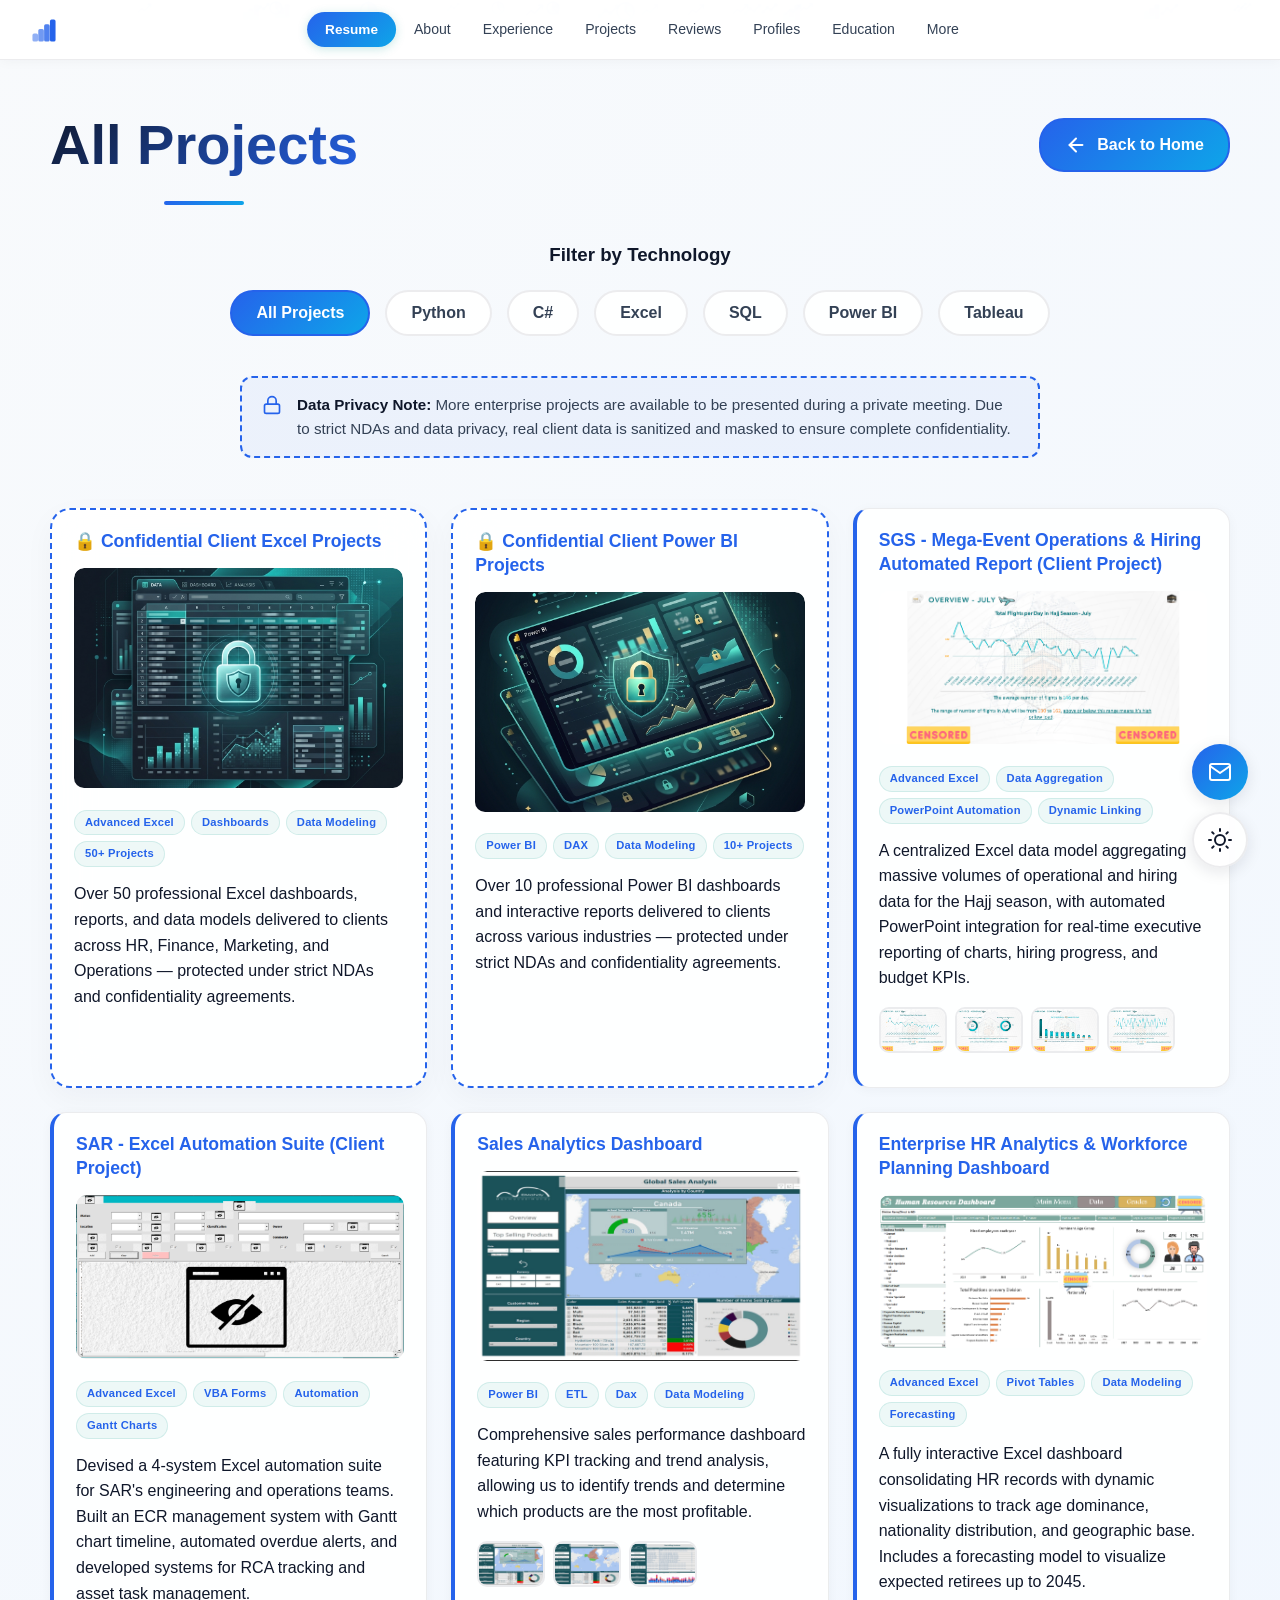
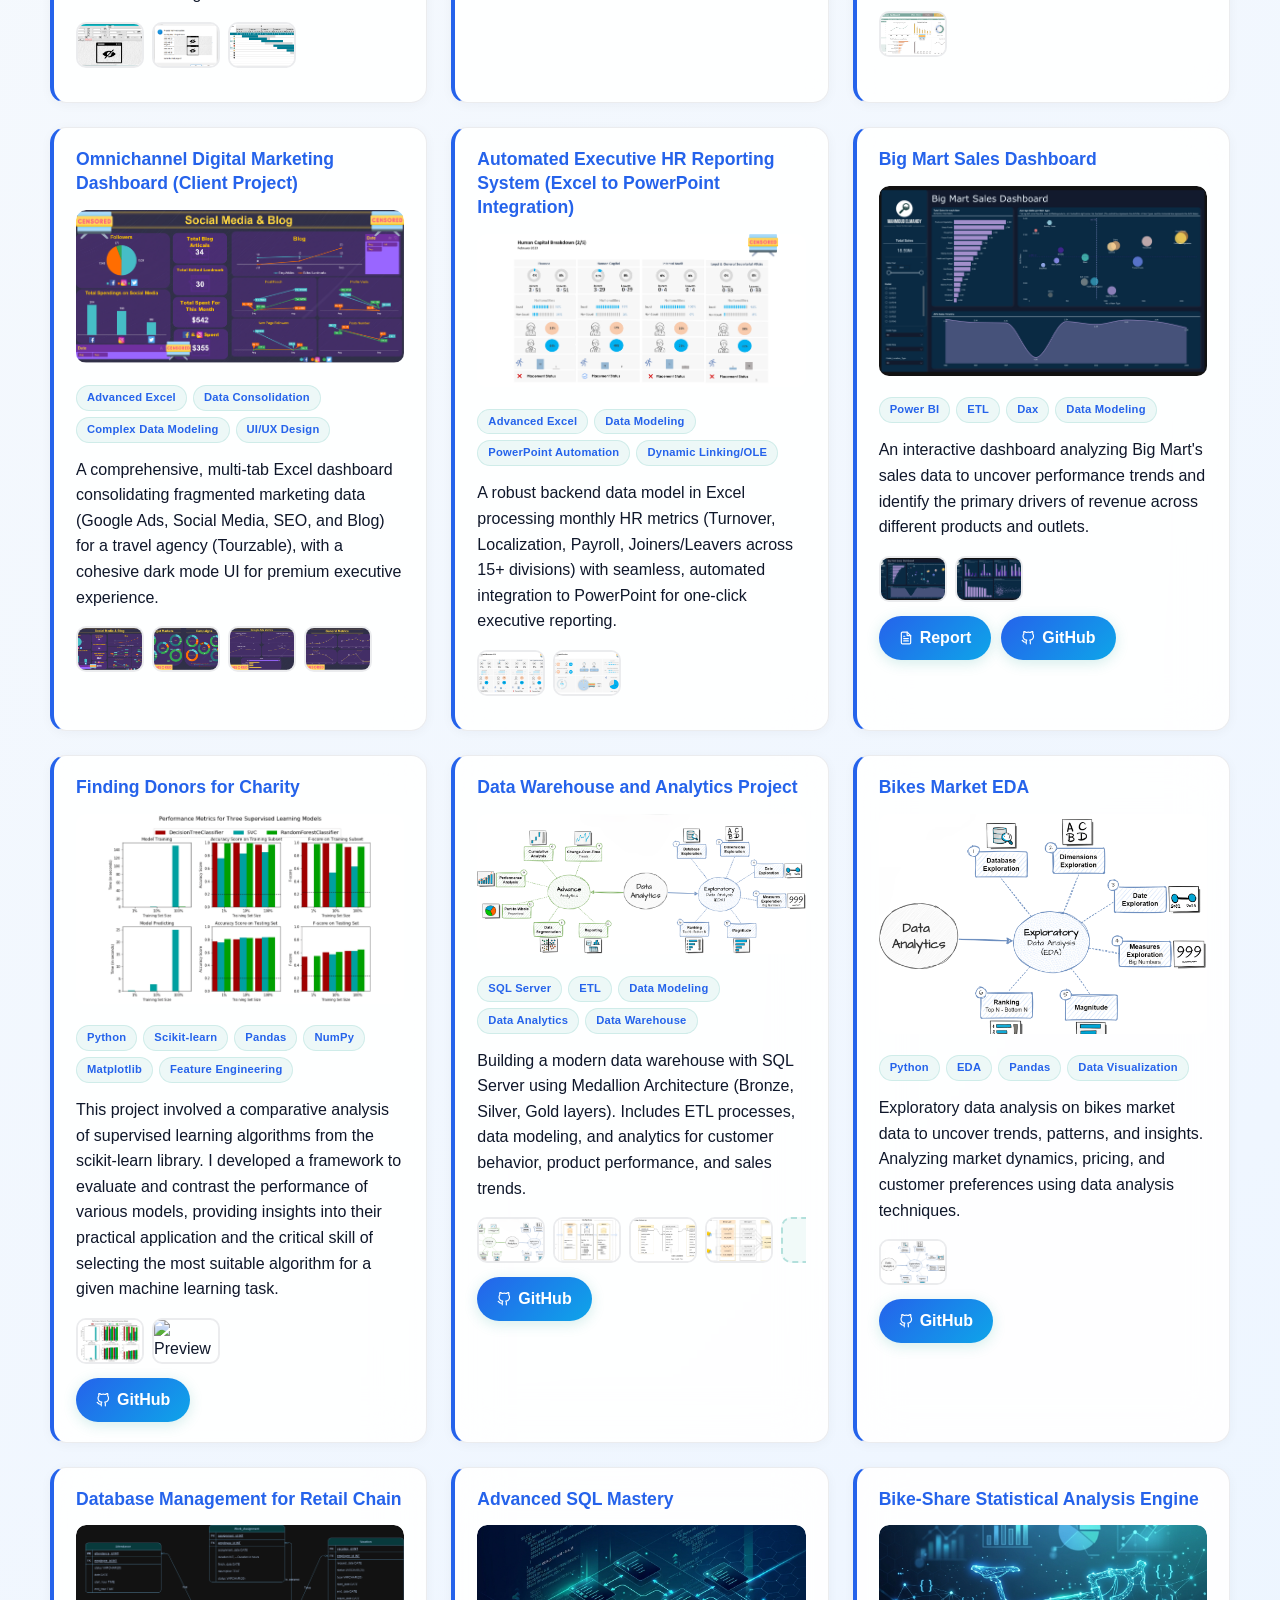
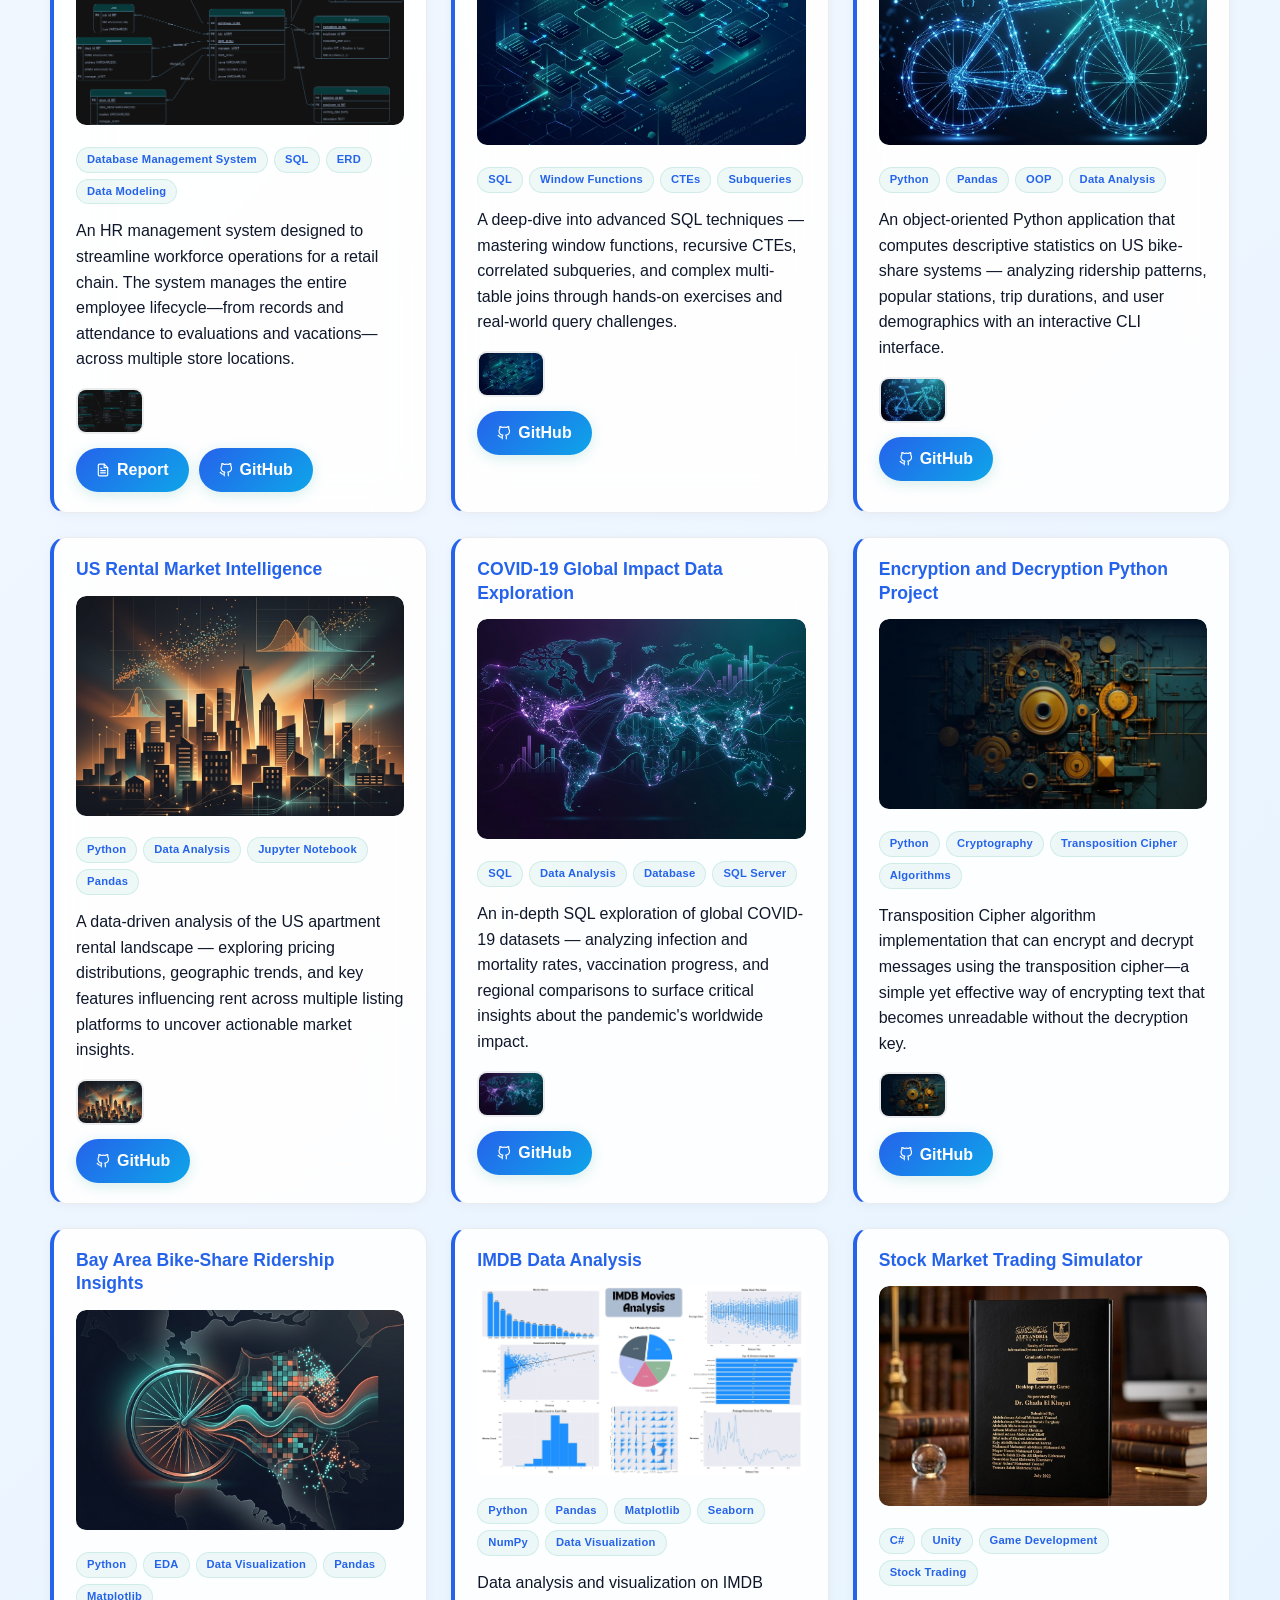
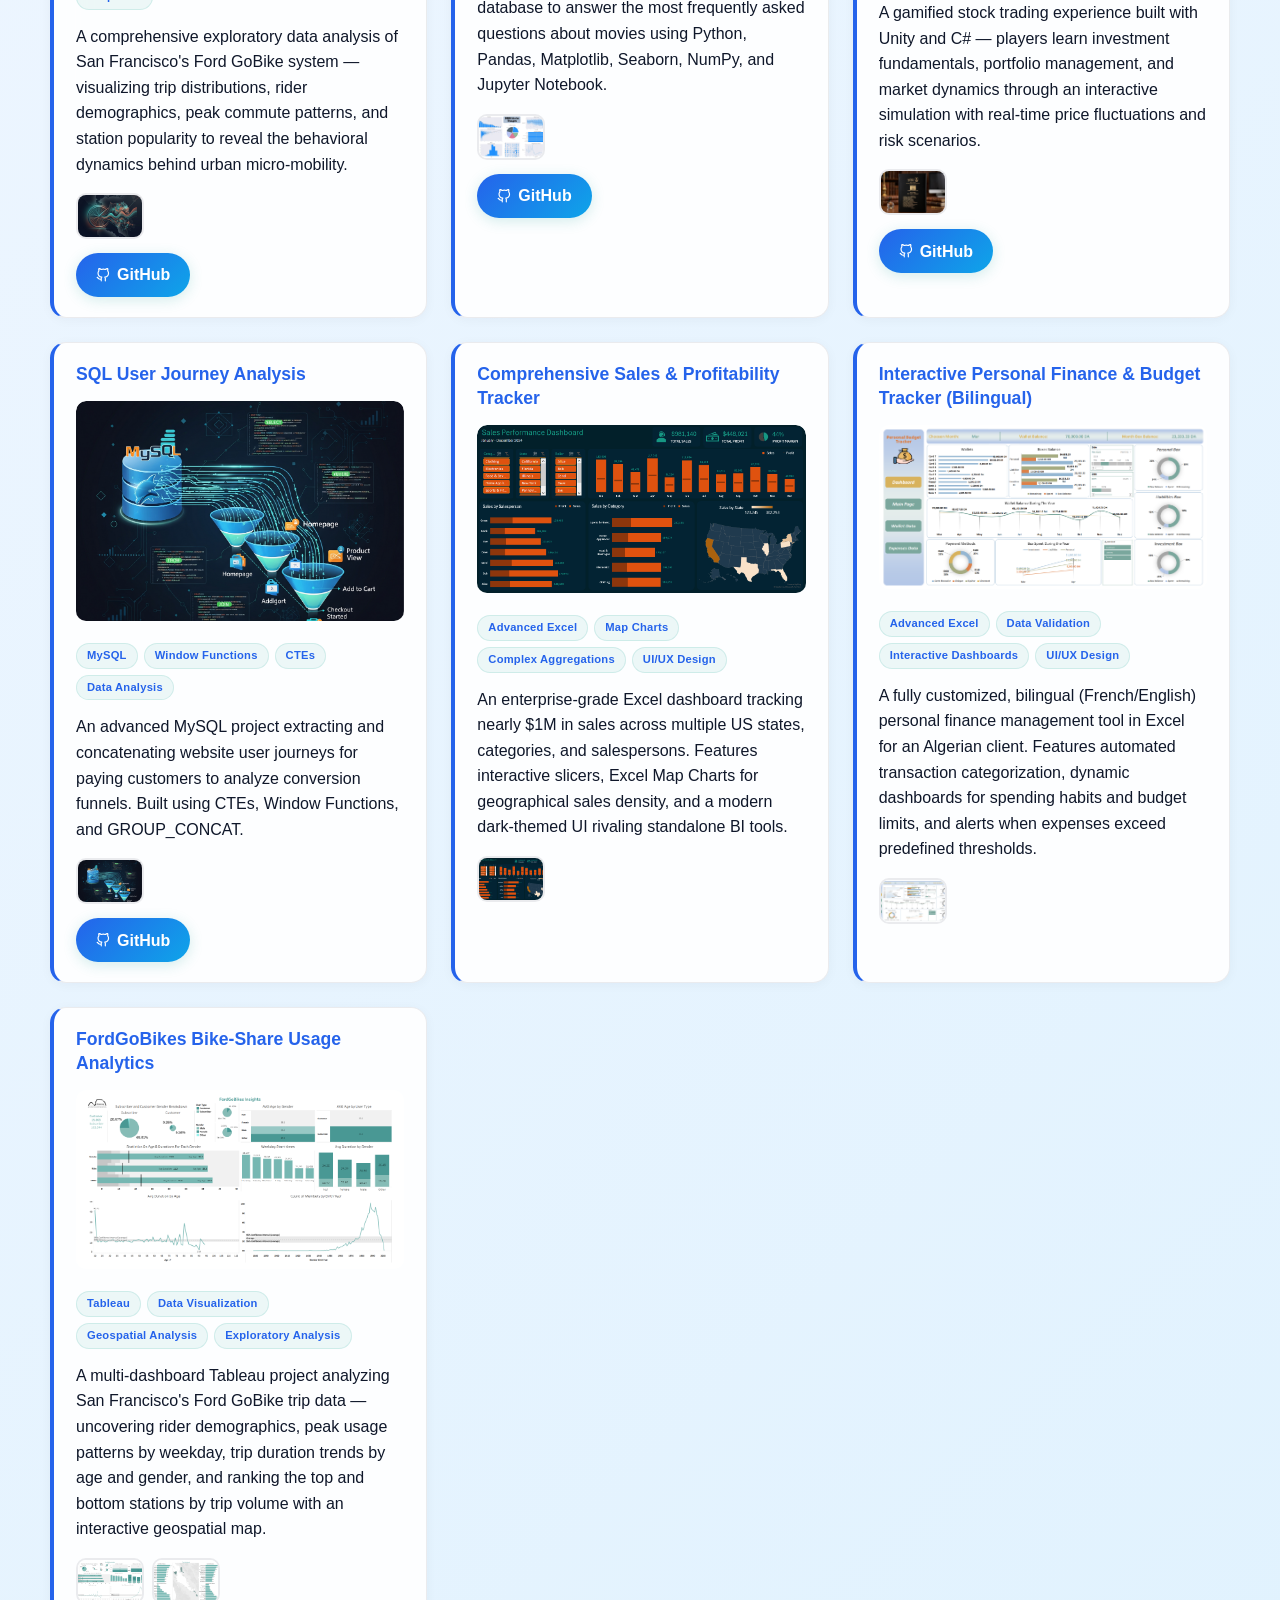
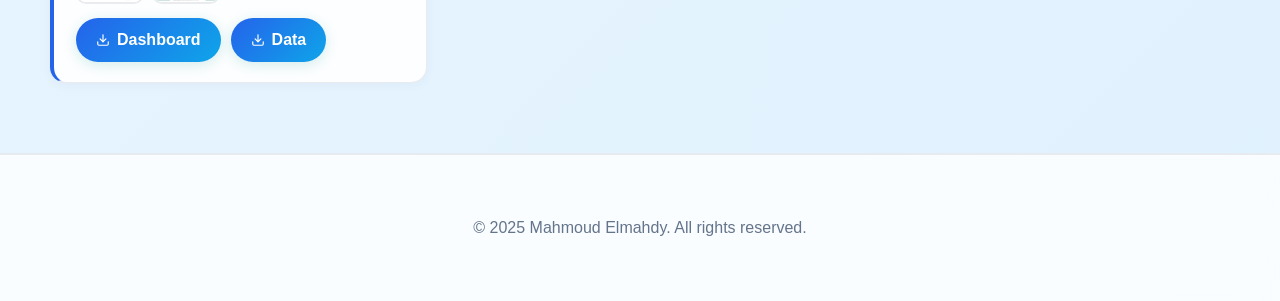
==== projects.html @ 6d510c14 "feat: implement floating analytics icons in background with updated styles and animations" ====
<!DOCTYPE html>
<html lang="en">
<head>
    <meta charset="UTF-8">
    <meta name="viewport" content="width=device-width, initial-scale=1.0">
    <link rel="icon" type="image/png" href="Assets/Images/Logo/tap-icon.png">
    <title>All Projects - Mahmoud Elmahdy</title>
    
    <!-- Open Graph / Social Media Meta Tags -->
    <meta property="og:title" content="All Projects - Mahmoud Elmahdy">
    <meta property="og:description" content="Explore the portfolio projects of Mahmoud Elmahdy, Data Analyst & BI Developer.">
    <meta property="og:image" content="https://raw.githubusercontent.com/MahmoudElMahdi/Mahmoud-Elmahdy/main/Assets/Images/Logo/1.png">
    <meta property="og:url" content="https://mahmoudelmahdi.github.io/Mahmoud-Elmahdy/projects.html">
    <meta property="og:type" content="website">
    
    <!-- Twitter Card Meta Tags -->
    <meta name="twitter:card" content="summary_large_image">
    <meta name="twitter:title" content="All Projects - Mahmoud Elmahdy">
    <meta name="twitter:description" content="Explore the portfolio projects of Mahmoud Elmahdy, Data Analyst & BI Developer.">
    <meta name="twitter:image" content="https://raw.githubusercontent.com/MahmoudElMahdi/Mahmoud-Elmahdy/main/Assets/Images/Logo/1.png">
    
    <!-- Google Analytics 4 -->
    <script async src="https://www.googletagmanager.com/gtag/js?id=G-3Q9YGJ4HZL"></script>
    <script>
        window.dataLayer = window.dataLayer || [];
        function gtag(){dataLayer.push(arguments);}
        gtag('js', new Date());
        gtag('config', 'G-3Q9YGJ4HZL', {
            'anonymize_ip': true, // Privacy-friendly: anonymizes IP addresses
            'cookie_flags': 'SameSite=None;Secure'
        });
        
        // Custom event tracking function
        function trackEvent(eventName, eventCategory, eventLabel, eventValue) {
            if (typeof gtag !== 'undefined') {
                gtag('event', eventName, {
                    'event_category': eventCategory,
                    'event_label': eventLabel,
                    'value': eventValue
                });
            }
        }
        
        // Track page views
        window.addEventListener('load', function() {
            trackEvent('page_view', 'engagement', window.location.pathname);
        });
    </script>
    <!-- All styles are copied from the main page to ensure consistency -->
    <style>
        :root {
            --bg-primary: #f8fafc;
            --bg-secondary: rgba(255, 255, 255, 0.95);
            --bg-tertiary: rgba(255, 255, 255, 0.8);
            --text-primary: #0f172a;
            --text-secondary: #334155;
            --text-muted: #64748b;
            --accent-primary: #2563eb;
            --accent-secondary: #0ea5e9;
            --accent-hover: #1d4ed8;
            --border-color: rgba(15, 23, 42, 0.08);
            --shadow-light: rgba(15, 23, 42, 0.04);
            --shadow-medium: rgba(15, 23, 42, 0.1);
            --bg-gradient: linear-gradient(135deg, #f8fafc 0%, #eff6ff 50%, #e0f2fe 100%);
            --card-bg: rgba(255, 255, 255, 0.9);
        }

        [data-theme="dark"] {
            --bg-primary: #0d1117;
            --bg-secondary: rgba(13, 17, 23, 0.95);
            --bg-tertiary: rgba(21, 32, 43, 0.9);
            --text-primary: #f0f6fc;
            --text-secondary: #c9d1d9;
            --text-muted: #8b949e;
            --accent-primary: #26a69a;
            --accent-secondary: #4dd0e1;
            --accent-hover: #80cbc4;
            --border-color: rgba(38, 166, 154, 0.2);
            --shadow-light: rgba(0, 0, 0, 0.3);
            --shadow-medium: rgba(38, 166, 154, 0.2);
            --bg-gradient: linear-gradient(135deg, #0d1117, #161b22, #21262d);
            --card-bg: rgba(21, 32, 43, 0.8);
        }

        * {
            margin: 0;
            padding: 0;
            box-sizing: border-box;
        }

        body {
            font-family: 'Inter', -apple-system, BlinkMacSystemFont, sans-serif;
            background: var(--bg-gradient);
            color: var(--text-primary);
            line-height: 1.6;
            overflow-x: hidden;
            transition: all 0.4s cubic-bezier(0.4, 0, 0.2, 1);
        }

        .bg-animation {
            position: fixed;
            top: 0;
            left: 0;
            width: 100%;
            height: 100%;
            z-index: -1;
            background: var(--bg-gradient);
            background-size: 400% 400%;
            animation: gradientShift 20s ease infinite;
            transition: all 0.3s ease;
        }

        @keyframes gradientShift {
            0%, 100% { background-position: 0% 50%; }
            25% { background-position: 100% 50%; }
            50% { background-position: 100% 100%; }
            75% { background-position: 0% 100%; }
        }

        /* Floating analytics icons */
        .particle {
            position: fixed;
            width: 18px;
            height: 18px;
            color: var(--accent-primary);
            background: none;
            animation: float 20s infinite linear;
            z-index: -1;
            opacity: 0.35;
            will-change: transform;
            pointer-events: none;
            display: flex;
            align-items: center;
            justify-content: center;
        }

        .particle svg {
            width: 100%;
            height: 100%;
            display: block;
        }

        @keyframes float {
            0% { transform: translateY(100vh); opacity: 0; }
            10% { opacity: 0.6; }
            90% { opacity: 0.6; }
            100% { transform: translateY(-100vh); opacity: 0; }
        }

        nav {
            position: fixed;
            top: 0;
            left: 0;
            width: 100vw;
            background: var(--bg-secondary);
            backdrop-filter: blur(20px);
            -webkit-backdrop-filter: blur(20px);
            z-index: 1000;
            box-shadow: 0 1px 12px var(--shadow-light);
            border-bottom: 1px solid var(--border-color);
            height: 60px;
        }

        .nav-container {
            display: flex;
            align-items: center;
            width: 100%;
            max-width: 1400px;
            margin: 0 auto;
            height: 100%;
            padding: 0 28px;
            box-sizing: border-box;
            position: relative;
        }

        /* Analytical logo */
        .nav-logo {
            display: flex;
            align-items: center;
            justify-content: center;
            flex-shrink: 0;
            text-decoration: none;
            transition: transform 0.3s ease;
            color: var(--accent-primary);
            width: 32px;
            height: 32px;
        }

        .nav-logo svg {
            width: 28px !important;
            height: 28px !important;
            max-width: 28px !important;
            max-height: 28px !important;
        }

        .nav-logo:hover {
            transform: scale(1.15);
        }

        /* Desktop nav links — absolutely centered on screen */
        .nav-links {
            position: absolute;
            left: 50%;
            transform: translateX(-50%);
            display: flex;
            flex-direction: row;
            align-items: center;
            gap: 4px;
            list-style: none;
            margin: 0;
            padding: 0;
        }

        .nav-links li {
            display: inline;
            list-style: none;
        }

        .nav-links a {
            display: inline-block;
            padding: 8px 14px;
            color: var(--text-secondary);
            text-decoration: none;
            font-size: 0.88rem;
            font-weight: 500;
            border-radius: 8px;
            transition: all 0.25s ease;
            white-space: nowrap;
        }

        .nav-links a:hover,
        .nav-links a.active {
            color: var(--accent-primary);
            background: rgba(38, 166, 154, 0.08);
        }

        .nav-resume-link {
            background: linear-gradient(135deg, var(--accent-primary), var(--accent-secondary)) !important;
            color: #fff !important;
            border-radius: 20px !important;
            padding: 7px 18px !important;
            font-weight: 600 !important;
            font-size: 0.85rem !important;
            box-shadow: 0 2px 10px rgba(38, 166, 154, 0.25);
            transition: all 0.3s cubic-bezier(.4,1.5,.5,1) !important;
        }

        .nav-resume-link:hover {
            transform: translateY(-2px) scale(1.05);
            box-shadow: 0 6px 20px rgba(38, 166, 154, 0.35) !important;
            background: linear-gradient(135deg, var(--accent-secondary), var(--accent-primary)) !important;
            color: #fff !important;
        }
            width: 16px !important;
            height: 16px !important;
            max-width: 16px !important;
            flex-shrink: 0;
        }

        .nav-theme-btn {
            background: var(--card-bg);
            border: 1px solid var(--border-color);
            border-radius: 50%;
            width: 36px;
            height: 36px;
            min-width: 36px;
            min-height: 36px;
            display: flex;
            align-items: center;
            justify-content: center;
            cursor: pointer;
            transition: all 0.3s ease;
            color: var(--text-secondary);
            flex-shrink: 0;
        }

        .nav-theme-btn:hover {
            background: var(--accent-primary);
            color: #fff;
            border-color: var(--accent-primary);
            transform: scale(1.1);
        }

        .nav-theme-btn svg {
            width: 18px !important;
            height: 18px !important;
            max-width: 18px !important;
        }

        /* Hamburger icon — hidden on desktop */
        .menu-icon {
            display: none;
            align-items: center;
            justify-content: center;
            font-size: 24px;
            cursor: pointer;
            z-index: 1101;
            color: var(--text-primary);
            padding: 6px;
            border-radius: 8px;
            transition: background 0.2s ease;
            flex-shrink: 0;
        }

        .menu-icon:hover {
            background: var(--accent-primary)10;
        }

        .nav-overlay {
            display: none;
            position: fixed;
            top: 0;
            left: 0;
            width: 100vw;
            height: 100vh;
            background: rgba(0,0,0,0.3);
            z-index: 1099;
            transition: opacity 0.3s;
        }

        .nav-overlay.active {
            display: block;
        }

        /* Mobile nav */
        @media (max-width: 900px) {
            .nav-container {
                padding: 0 16px;
                gap: 10px;
            }

            .menu-icon {
                display: flex;
                margin-left: auto;
            }

            .nav-links {
                position: fixed;
                top: 0;
                right: -100vw;
                width: 280px;
                height: 100dvh;
                background: var(--bg-secondary);
                backdrop-filter: blur(20px);
                -webkit-backdrop-filter: blur(20px);
                box-shadow: -4px 0 24px var(--shadow-medium);
                flex-direction: column;
                align-items: flex-start;
                padding: 80px 0 0 0;
                gap: 0;
                margin: 0;
                transform: none;
                left: auto;
                transition: right 0.35s cubic-bezier(0.77,0.2,0.05,1.0);
                z-index: 1100;
                overflow-y: auto;
                border-left: 1px solid var(--border-color);
            }

            .nav-links.active {
                right: 0;
            }

            .nav-links li {
                width: 100%;
            }

            .nav-links a {
                display: block;
                width: 100%;
                padding: 16px 28px;
                font-size: 1.05rem;
                font-weight: 600;
                border-radius: 0;
                border-bottom: 1px solid var(--border-color);
                color: var(--text-primary);
            }

            .nav-links a:hover {
                background: var(--accent-primary)10;
            }
        }
        .floating-theme-toggle {
            position: fixed;
            bottom: 32px;
            right: 32px;
            z-index: 1200;
            background: var(--card-bg);
            border: 2px solid var(--border-color);
            border-radius: 50%;
            width: 56px;
            height: 56px;
            display: flex;
            align-items: center;
            justify-content: center;
            font-size: 2rem;
            box-shadow: 0 4px 16px var(--shadow-medium);
            cursor: pointer;
            transition: background 0.2s, box-shadow 0.2s;
        }
        .floating-action-buttons {
            position: fixed;
            bottom: 32px;
            right: 32px;
            z-index: 1200;
            display: flex;
            flex-direction: column;
            gap: 12px;
        }

        .floating-btn {
            background: var(--card-bg);
            border: 2px solid var(--border-color);
            border-radius: 50%;
            width: 56px;
            height: 56px;
            display: flex;
            align-items: center;
            justify-content: center;
            font-size: 1.5rem;
            color: var(--text-primary);
            box-shadow: 0 4px 16px var(--shadow-medium);
            cursor: pointer;
            transition: all 0.3s ease;
        }

        .floating-btn:hover {
            background: var(--accent-primary);
            color: #fff;
            box-shadow: 0 8px 32px var(--shadow-medium);
            transform: translateY(-4px);
        }

        #scrollTopBtn {
            display: none; /* Hidden by default */
        }
        /* tech-tag styles defined in main card CSS below */
        /* Mobile responsive overrides handled in main card CSS below */
        .section {
            padding: 70px 50px;
            max-width: 1450px;
            margin: 0 auto;
            padding-top: 100px; /* Add padding to push content below fixed nav */
        }

        .section-title {
            font-size: 3.5rem;
            font-weight: 800;
            text-align: center;
            margin-bottom: 50px;
            background: linear-gradient(135deg, var(--text-primary), var(--accent-primary));
            -webkit-background-clip: text;
            -webkit-text-fill-color: transparent;
            background-clip: text;
            position: relative;
        }

        .section-title::after {
            content: '';
            position: absolute;
            bottom: -15px;
            left: 50%;
            transform: translateX(-50%);
            width: 80px;
            height: 4px;
            background: linear-gradient(135deg, var(--accent-primary), var(--accent-secondary));
            border-radius: 2px;
        }

        .projects-header {
            display: flex;
            flex-direction: row;
            align-items: center;
            justify-content: space-between;
            margin-bottom: 50px;
            flex-wrap: nowrap;
            gap: 12px;
        }

        .projects-btn {
            display: flex;
            align-items: center;
            justify-content: center;
            margin-left: 16px;
            padding: 12px 24px;
            background: linear-gradient(135deg, var(--accent-primary), var(--accent-secondary));
            color: #ffffff;
            text-decoration: none;
            border-radius: 25px;
            font-size: 1rem;
            font-weight: 600;
            transition: all 0.3s ease;
            box-shadow: 0 5px 15px var(--accent-primary)30;
            border: 2px solid var(--accent-primary);
        }
        .projects-btn:hover {
            transform: scale(1.08) translateY(-2px);
            box-shadow: 0 10px 25px var(--accent-primary)50;
        }
        .projects-btn svg {
            display: inline-block;
            vertical-align: middle;
            margin-right: 10px;
        }
        @media (max-width: 768px) {
            .projects-header {
                flex-direction: column;
                align-items: center;
                justify-content: center;
                gap: 35px;
                text-align: center;
            }
            .section-title {
                margin-bottom: 25px;
                font-size: 2rem;
            }
            .projects-btn {
                margin-left: 0;
                width: auto;
                max-width: 250px;
                padding: 10px 20px;
                font-size: 0.9rem;
            }
        }
        
        /* Project Filters */
        .project-filters {
            margin: 40px 0;
            text-align: center;
        }

        .filter-buttons {
            display: flex;
            justify-content: center;
            flex-wrap: wrap;
            gap: 15px;
            margin-top: 20px;
        }

        .filter-btn {
            padding: 12px 24px;
            background: var(--card-bg);
            border: 2px solid var(--border-color);
            border-radius: 25px;
            color: var(--text-secondary);
            font-size: 1rem;
            font-weight: 600;
            cursor: pointer;
            transition: all 0.4s cubic-bezier(0.4, 0, 0.2, 1);
            outline: none;
        }

        @media (max-width: 768px) {
            .filter-buttons {
                gap: 10px;
            }
            .filter-btn {
                padding: 8px 16px;
                font-size: 0.85rem;
                border-radius: 20px;
            }
        }

        .filter-btn:hover {
            border-color: var(--accent-primary);
            color: var(--accent-primary);
            transform: translateY(-2px);
            box-shadow: 0 5px 15px var(--accent-primary)20;
        }

        .filter-btn.active {
            background: linear-gradient(135deg, var(--accent-primary), var(--accent-secondary));
            border-color: var(--accent-primary);
            color: white;
            box-shadow: 0 5px 15px var(--accent-primary)40;
        }

        .project-card.hidden {
            display: none;
        }
        
        .projects-grid {
            display: grid;
            grid-template-columns: repeat(3, 1fr);
            gap: 24px;
            margin-top: 50px;
        }

        @media (max-width: 1100px) {
            .projects-grid {
                grid-template-columns: repeat(2, 1fr);
                gap: 20px;
            }
        }

        /* ═══════════════════════════════════════════════════════════
           DESKTOP PROJECT CARDS — Matching Mobile Expanded Style
           ═══════════════════════════════════════════════════════════ */
        .project-card {
            background: var(--card-bg);
            border-radius: 16px;
            overflow: hidden;
            transition: all 0.35s ease;
            border: 1px solid var(--border-color);
            border-left: 4px solid var(--accent-primary);
            backdrop-filter: blur(24px);
            position: relative;
            box-shadow: 0 2px 12px var(--shadow-light);
            display: flex;
            flex-direction: column;
            cursor: pointer;
            padding: 20px 22px;
        }

        .project-card::before {
            display: none;
        }

        .project-card:hover {
            transform: translateY(-4px);
            border-left-color: var(--accent-secondary);
            box-shadow: 0 8px 30px var(--shadow-medium);
        }

        body[data-theme="dark"] .project-card:hover {
            box-shadow:
                0 8px 30px rgba(0, 0, 0, 0.3),
                0 0 20px rgba(38, 166, 154, 0.06);
        }

        /* Title */
        .project-card > h3 {
            font-size: 1.1rem;
            font-weight: 700;
            margin: 0 0 14px 0;
            padding: 0;
            color: var(--accent-primary);
            line-height: 1.35;
        }

        /* Hide the arrow on desktop */
        .project-arrow-mobile {
            display: none;
        }

        .project-details-mobile {
            display: contents;
        }

        /* Image */
        .project-card .project-image {
            display: block;
            width: 100%;
            height: auto;
            overflow: hidden;
            border-radius: 10px;
            margin-bottom: 14px;
        }

        .project-card .project-image img {
            width: 100%;
            height: auto;
            max-height: 220px;
            object-fit: cover;
            border-radius: 10px;
            transition: transform 0.4s ease;
        }

        .project-card:hover .project-image img {
            transform: scale(1.03);
        }

        .project-card .project-image::after {
            display: none;
        }

        /* Content */
        .project-content {
            padding: 0;
            display: flex;
            flex-direction: column;
            flex-grow: 1;
        }

        .project-content h3 {
            font-size: 1.1rem;
            font-weight: 700;
            margin-bottom: 8px;
            color: var(--accent-primary);
            line-height: 1.35;
        }

        .project-tech {
            display: flex;
            flex-wrap: wrap;
            gap: 6px;
            margin-bottom: 14px;
        }

        .tech-tag {
            padding: 3px 10px;
            background: rgba(38, 166, 154, 0.08);
            border: 1px solid rgba(38, 166, 154, 0.15);
            border-radius: 20px;
            font-size: 0.7rem;
            color: var(--accent-primary);
            font-weight: 600;
            transition: all 0.3s ease;
            letter-spacing: 0.02em;
        }

        .tech-tag:hover {
            background: var(--accent-primary);
            color: white;
            border-color: var(--accent-primary);
            transform: translateY(-1px);
            box-shadow: 0 4px 12px rgba(38, 166, 154, 0.25);
        }

        .project-content p {
            color: var(--text-secondary);
            margin-bottom: 0;
            line-height: 1.65;
            font-size: 0.85rem;
            flex-grow: 1;
        }

        /* Card Bottom — thumbnails + buttons pinned to bottom */
        .card-bottom {
            margin-top: auto;
            padding-top: 16px;
        }

        /* Thumbnail Gallery */
        .project-thumbnails {
            display: flex;
            gap: 8px;
            margin-bottom: 14px;
            flex-wrap: nowrap;
            overflow: hidden;
        }

        .project-thumb {
            width: 68px;
            height: 46px;
            border-radius: 10px;
            object-fit: cover;
            border: 2px solid var(--border-color);
            transition: all 0.3s ease;
            flex-shrink: 0;
            cursor: pointer;
        }

        .project-thumb:hover {
            border-color: var(--accent-primary);
            transform: scale(1.1);
            box-shadow: 0 6px 16px var(--shadow-medium);
        }

        .thumb-more {
            width: 68px;
            height: 46px;
            border-radius: 10px;
            background: rgba(38, 166, 154, 0.06);
            border: 2px dashed rgba(38, 166, 154, 0.3);
            display: flex;
            align-items: center;
            justify-content: center;
            font-size: 0.8rem;
            font-weight: 700;
            color: var(--accent-primary);
            flex-shrink: 0;
            cursor: pointer;
            transition: all 0.3s ease;
        }

        .thumb-more:hover {
            background: rgba(38, 166, 154, 0.15);
            border-color: var(--accent-primary);
            transform: scale(1.05);
        }

        /* Action Buttons */
        .project-links {
            display: flex;
            gap: 10px;
            justify-content: flex-start;
            flex-wrap: wrap;
        }

        .project-links:empty {
            display: none;
        }

        .project-link {
            padding: 9px 20px;
            background: linear-gradient(135deg, var(--accent-primary), var(--accent-secondary));
            color: #ffffff;
            text-decoration: none;
            border-radius: 25px;
            font-size: 0.82rem;
            font-weight: 600;
            transition: all 0.3s cubic-bezier(.4,1.5,.5,1);
            box-shadow: 0 3px 14px rgba(38, 166, 154, 0.2);
            border: none;
            display: inline-flex;
            align-items: center;
            justify-content: center;
            gap: 7px;
        }

        .project-link:hover {
            background: linear-gradient(135deg, var(--accent-secondary), var(--accent-primary));
            color: #fff;
            box-shadow: 0 8px 24px rgba(38, 166, 154, 0.3);
            transform: translateY(-3px) scale(1.03);
        }

        .project-link svg {
            width: 14px !important;
            height: 14px !important;
            display: inline-block;
            vertical-align: middle;
            flex-shrink: 0 !important;
        }

        @media (max-width: 768px) {
            .project-card .project-image {
                display: block;
                height: auto;
                max-height: 200px;
            }
            .project-content {
                padding: 0;
            }
            .project-content h3 {
                font-size: 1.1rem;
            }
            .project-content p {
                font-size: 0.84rem;
            }
            .project-thumb {
                width: 56px;
                height: 38px;
                flex-shrink: 1;
                min-width: 0;
            }
            .thumb-more {
                width: 56px;
                height: 38px;
                font-size: 0.75rem;
                flex-shrink: 1;
                min-width: 0;
            }
        }
        
        footer {
            text-align: center;
            padding: 60px;
            border-top: 2px solid var(--border-color);
            color: var(--text-muted);
            background: var(--bg-tertiary);
            backdrop-filter: blur(20px);
        }

        /* Image Gallery Modal Styles */
        .modal {
            display: none;
            position: fixed;
            z-index: 2000;
            left: 0;
            top: 0;
            width: 100%;
            height: 100%;
            background-color: rgba(0, 0, 0, 0.8);
            backdrop-filter: blur(8px);
            justify-content: center;
            align-items: center;
        }

        .modal-content {
            position: relative;
            margin: auto;
            padding: 30px;
            width: 90%;
            max-width: 900px;
            background-color: rgba(30, 30, 30, 0.7);
            border-radius: 20px;
            display: flex;
            flex-direction: column;
            justify-content: center;
            align-items: center;
            box-shadow: 0 25px 50px rgba(0, 0, 0, 0.3);
            border: 1px solid rgba(255, 255, 255, 0.1);
            z-index: 2002;
        }

        .modal-image {
            max-width: 100%;
            max-height: 70vh;
            object-fit: contain;
            border-radius: 10px;
            box-shadow: 0 10px 30px rgba(0, 0, 0, 0.3);
            margin: 0 auto;
            display: block;
        }

        .nav-btn {
            position: absolute;
            top: 50%;
            transform: translateY(-50%);
            background: rgba(255, 255, 255, 0.2);
            color: white;
            border: none;
            width: 50px;
            height: 50px;
            font-size: 24px;
            cursor: pointer;
            border-radius: 50%;
            transition: all 0.3s ease;
            z-index: 2001;
            display: flex;
            align-items: center;
            justify-content: center;
            backdrop-filter: blur(5px);
            border: 1px solid rgba(255, 255, 255, 0.1);
        }

        .nav-btn:hover {
            background: var(--accent-primary);
            transform: translateY(-50%) scale(1.1);
        }

        .prev { left: -70px; }
        .next { right: -70px; }

        .close {
            position: absolute;
            top: -20px;
            right: -20px;
            background: rgba(255, 255, 255, 0.2);
            color: white;
            border: none;
            width: 40px;
            height: 40px;
            font-size: 24px;
            cursor: pointer;
            border-radius: 50%;
            transition: all 0.3s ease;
            display: flex;
            align-items: center;
            justify-content: center;
            z-index: 2002;
        }

        .close:hover {
            background: var(--accent-primary);
            transform: scale(1.1);
        }

        .thumbnails-container {
            margin-top: 20px;
            width: 100%;
            overflow-x: auto;
            padding: 10px 0;
        }

        .thumbnails {
            display: flex;
            gap: 10px;
            justify-content: center;
            flex-wrap: wrap;
            max-width: 100%;
        }

        .thumbnail {
            width: 60px;
            height: 60px;
            object-fit: cover;
            border-radius: 8px;
            cursor: pointer;
            opacity: 0.6;
            transition: all 0.3s ease;
            border: 2px solid transparent;
        }

        .thumbnail:hover,
        .thumbnail.active {
            opacity: 1;
            border-color: var(--accent-primary);
            transform: scale(1.1);
        }

        .image-counter {
            position: absolute;
            bottom: -40px;
            left: 50%;
            transform: translateX(-50%);
            background: rgba(0, 0, 0, 0.5);
            color: white;
            padding: 5px 15px;
            border-radius: 20px;
            font-size: 14px;
        }

        .project-link, .projects-btn, .filter-btn {
            min-height: 44px;
            min-width: 44px;
            font-size: 1rem;
        }

        [data-theme="dark"] .floating-theme-toggle svg {
            stroke: #fff !important;
            fill: none !important;
            stroke-width: 2 !important;
            stroke-linecap: round !important;
            stroke-linejoin: round !important;
        }

        .nav-overlay {
            display: none;
            position: fixed;
            top: 0;
            left: 0;
            width: 100vw;
            height: 100vh;
            background: rgba(0,0,0,0.25);
            z-index: 1099;
            transition: opacity 0.3s;
        }

        .nav-links.active ~ .nav-overlay,
        .nav-overlay.active {
            display: block;
        }

        /* Confidential Projects Card */
        .confidential-card {
            background: var(--card-bg);
            border-radius: 20px;
            overflow: hidden;
            transition: all 0.5s cubic-bezier(0.2, 0.8, 0.2, 1);
            border: 2px dashed var(--accent-primary);
            backdrop-filter: blur(20px);
            position: relative;
            box-shadow: 0 10px 30px var(--shadow-light);
            display: flex;
            flex-direction: column;
            height: 100%;
            cursor: default;
        }

        .confidential-card:hover {
            transform: translateY(-12px);
            box-shadow: 0 30px 60px rgba(0, 188, 212, 0.15), 0 15px 25px var(--shadow-medium);
            border-color: var(--accent-primary);
        }

        .confidential-image {
            width: 100%;
            height: 280px;
            background: linear-gradient(135deg, #1a1a2e, #16213e, #0f3460);
            display: flex;
            flex-direction: column;
            align-items: center;
            justify-content: center;
            position: relative;
            overflow: hidden;
        }

        [data-theme="dark"] .confidential-image {
            background: linear-gradient(135deg, #0a0f1a, #0d1b2a, #1b2838);
        }

        .confidential-image::before {
            content: '';
            position: absolute;
            top: -50%;
            left: -50%;
            width: 200%;
            height: 200%;
            background: repeating-linear-gradient(
                45deg,
                transparent,
                transparent 20px,
                rgba(255,255,255,0.02) 20px,
                rgba(255,255,255,0.02) 40px
            );
            animation: patternShift 20s linear infinite;
        }

        @keyframes patternShift {
            0% { transform: translateX(0) translateY(0); }
            100% { transform: translateX(40px) translateY(40px); }
        }

        .confidential-lock {
            position: relative;
            z-index: 2;
            display: flex;
            flex-direction: column;
            align-items: center;
            gap: 16px;
        }

        .lock-icon-wrapper {
            width: 80px;
            height: 80px;
            border-radius: 50%;
            background: rgba(255, 255, 255, 0.08);
            border: 2px solid rgba(255, 255, 255, 0.15);
            display: flex;
            align-items: center;
            justify-content: center;
            backdrop-filter: blur(10px);
            animation: lockPulse 3s ease-in-out infinite;
        }

        @keyframes lockPulse {
            0%, 100% { box-shadow: 0 0 20px rgba(38, 166, 154, 0.2); }
            50% { box-shadow: 0 0 40px rgba(38, 166, 154, 0.4); }
        }

        .lock-icon-wrapper svg {
            width: 36px;
            height: 36px;
            color: rgba(255, 255, 255, 0.85);
            stroke: rgba(255, 255, 255, 0.85);
        }

        .confidential-counter {
            font-size: 2.8rem;
            font-weight: 900;
            background: linear-gradient(135deg, var(--accent-primary), var(--accent-secondary));
            -webkit-background-clip: text;
            -webkit-text-fill-color: transparent;
            background-clip: text;
            line-height: 1;
        }

        .confidential-label {
            font-size: 0.85rem;
            color: rgba(255, 255, 255, 0.5);
            text-transform: uppercase;
            letter-spacing: 3px;
            font-weight: 600;
        }

        .confidential-content {
            padding: 25px 30px;
            display: flex;
            flex-direction: column;
            flex-grow: 1;
        }

        .confidential-content h3 {
            font-size: 1.5rem;
            font-weight: 700;
            margin-bottom: 14px;
            color: var(--accent-primary);
        }

        .confidential-content p {
            color: var(--text-secondary);
            margin-bottom: 20px;
            line-height: 1.7;
            font-size: 1.05rem;
        }

        .confidential-badge {
            display: inline-flex;
            align-items: center;
            gap: 8px;
            padding: 8px 18px;
            background: var(--accent-primary)12;
            border: 1px solid var(--accent-primary)30;
            border-radius: 25px;
            color: var(--accent-primary);
            font-size: 0.85rem;
            font-weight: 600;
            margin-top: auto;
            width: fit-content;
        }

        .confidential-badge svg {
            width: 16px;
            height: 16px;
        }

        @media (max-width: 768px) {
            .confidential-image {
                height: 180px !important;
            }
            .lock-icon-wrapper {
                width: 60px;
                height: 60px;
            }
            .lock-icon-wrapper svg {
                width: 28px;
                height: 28px;
            }
            .confidential-counter {
                font-size: 2rem;
            }
        }

        @media (max-width: 768px) {
            .projects-grid {
                grid-template-columns: 1fr !important;
                gap: 0;
                width: 100%;
            }
            .project-card.hidden {
                display: none !important;
            }

            /* ═══════════════════════════════════════════
               MOBILE — Premium Accordion Project Cards  
               ═══════════════════════════════════════════ */
            .project-card {
                display: grid !important;
                grid-template-columns: 1fr auto !important;
                padding: 16px 18px !important;
                gap: 0 !important;
                cursor: pointer !important;
                background: var(--card-bg) !important;
                border-radius: 16px !important;
                margin-bottom: 8px !important;
                align-items: center !important;
                border-left: 4px solid var(--accent-primary) !important;
                box-shadow: 0 2px 12px var(--shadow-light) !important;
                transition: all 0.35s ease !important;
                min-width: 0;
                width: 100%;
                box-sizing: border-box;
            }

            .project-card::before {
                display: none !important;
            }

            .project-card.is-expanded {
                border-left-color: var(--accent-secondary) !important;
                box-shadow: 0 6px 24px var(--shadow-medium) !important;
                background: var(--bg-secondary) !important;
            }
            
            /* Specific fix for confidential cards on mobile */
            .project-card.confidential-card {
                border-style: dashed !important;
                padding: 16px 18px !important;
            }

            .project-card h3 {
                grid-column: 1 / 2 !important;
                font-size: 1rem !important;
                font-weight: 700 !important;
                margin: 0 !important;
                padding: 0 !important;
                color: var(--text-primary) !important;
                line-height: 1.4 !important;
                white-space: normal;
                overflow: visible;
                text-overflow: clip;
                padding-right: 15px !important;
            }

            .project-card.is-expanded h3 {
                color: var(--accent-primary) !important;
            }

            .project-content {
                display: none !important;
            }

            .project-card.is-expanded .project-content {
                display: block !important;
                grid-column: 1 / span 2;
                margin-top: 0px;
                padding: 0 !important;
            }

            .project-arrow-mobile {
                display: flex !important;
                grid-column: 2 / 3 !important;
                color: var(--accent-primary);
                transition: all 0.4s cubic-bezier(0.4, 0, 0.2, 1);
                background: rgba(38, 166, 154, 0.08);
                padding: 7px;
                border-radius: 50%;
                margin-left: auto;
            }

            .project-card.is-expanded .project-arrow-mobile {
                transform: rotate(180deg);
                background: var(--accent-primary);
                color: white;
                box-shadow: 0 2px 8px rgba(38, 166, 154, 0.35);
            }

            .project-details-mobile {
                grid-column: 1 / 3 !important;
                display: none !important;
            }

            .project-card.is-expanded .project-details-mobile {
                display: block !important;
                padding-top: 16px;
                border-top: 1px solid var(--border-color);
                margin-top: 14px;
            }

            .project-details-inner {
                min-height: 0;
            }

            .project-card .project-image {
                display: block !important;
                margin-bottom: 14px !important;
                border-radius: 12px !important;
                overflow: hidden !important;
                height: auto !important;
            }

            .project-card .project-image img {
                border-radius: 12px !important;
                width: 100% !important;
                height: auto !important;
                max-height: 200px !important;
                object-fit: cover !important;
            }

            .project-card .project-image::after {
                display: none !important;
            }

            .project-card .project-content p {
                font-size: 0.88rem !important;
                line-height: 1.6 !important;
                margin-bottom: 12px !important;
                color: var(--text-secondary) !important;
            }

            /* Elements inside the expanded drawer */
            .project-details-inner p,
            .project-details-inner .project-tech,
            .project-details-inner .card-bottom {
                display: flex !important;
                flex-direction: column;
            }
            
            .project-details-inner p {
                display: block !important;
                margin-bottom: 12px;
                color: var(--text-secondary) !important;
            }

            .project-details-inner .project-tech {
                flex-direction: row;
                margin-bottom: 14px;
                gap: 6px;
                display: flex !important;
            }

            .project-details-inner .project-links {
                display: flex !important;
                flex-direction: row !important;
                flex-wrap: wrap;
                gap: 8px !important;
                justify-content: flex-start !important;
                margin-top: 14px;
            }

            .project-details-inner .project-link {
                padding: 8px 18px !important;
                font-size: 0.78rem !important;
                min-height: auto !important;
                border-radius: 20px !important;
            }

            .section {
                padding: 80px 12px 30px;
            }
            .section-title {
                font-size: 2rem;
                margin-bottom: 40px;
            }
            .modal-content {
                padding: 10px;
                max-width: 98vw;
            }
            .modal-image {
                max-height: 45vh;
            }
            .nav-btn {
                width: 36px;
                height: 36px;
                font-size: 18px;
                top: 60%;
            }
            .close {
                width: 32px;
                height: 32px;
                font-size: 18px;
                top: -10px;
                right: -10px;
            }
        }

        .privacy-notice {
            max-width: 800px;
            margin: 20px auto 40px;
            padding: 15px 20px;
            background: rgba(37, 99, 235, 0.05);
            border: 2px dashed var(--accent-primary);
            border-radius: 12px;
            display: flex;
            align-items: flex-start;
            gap: 15px;
            color: var(--text-secondary);
            font-size: 0.95rem;
            line-height: 1.6;
            transition: all 0.3s ease;
        }

        body[data-theme="dark"] .privacy-notice {
            background: rgba(38, 166, 154, 0.1);
        }

        .privacy-notice svg {
            color: var(--accent-primary);
            flex-shrink: 0;
            margin-top: 2px;
        }
        
        .privacy-notice strong {
            color: var(--text-primary);
        }
    </style>
</head>
<body>
    <div class="bg-animation"></div>
    <script>
        // Floating analytics icons (bar, line, pie, trend)
        const analyticsIcons = [
            '<svg viewBox="0 0 24 24" fill="none" stroke="currentColor" stroke-width="1.8" stroke-linecap="round" stroke-linejoin="round"><rect x="3" y="14" width="4" height="7" rx="0.5" fill="currentColor" opacity="0.5"/><rect x="9" y="10" width="4" height="11" rx="0.5" fill="currentColor" opacity="0.65"/><rect x="15" y="6" width="4" height="15" rx="0.5" fill="currentColor" opacity="0.8"/></svg>',
            '<svg viewBox="0 0 24 24" fill="none" stroke="currentColor" stroke-width="1.8" stroke-linecap="round" stroke-linejoin="round"><polyline points="3 17 9 11 14 14 21 7"/><circle cx="3" cy="17" r="1.5" fill="currentColor"/><circle cx="9" cy="11" r="1.5" fill="currentColor"/><circle cx="14" cy="14" r="1.5" fill="currentColor"/><circle cx="21" cy="7" r="1.5" fill="currentColor"/></svg>',
            '<svg viewBox="0 0 24 24" fill="none" stroke="currentColor" stroke-width="1.8"><circle cx="12" cy="12" r="9"/><path d="M12 3v9l6.5 6.5" stroke="currentColor" stroke-linecap="round"/><path d="M12 3a9 9 0 0 1 9 9H12V3z" fill="currentColor" opacity="0.55"/></svg>',
            '<svg viewBox="0 0 24 24" fill="none" stroke="currentColor" stroke-width="1.8" stroke-linecap="round" stroke-linejoin="round"><path d="M3 17l5-5 4 3 9-9"/><path d="M17 6h4v4" stroke="currentColor"/></svg>'
        ];
        for (let i = 0; i < 25; i++) {
            const particle = document.createElement('div');
            particle.className = 'particle';
            particle.innerHTML = analyticsIcons[Math.floor(Math.random() * analyticsIcons.length)];
            const size = 14 + Math.floor(Math.random() * 10);
            particle.style.width = size + 'px';
            particle.style.height = size + 'px';
            particle.style.left = Math.random() * 100 + 'vw';
            particle.style.animationDelay = Math.random() * 20 + 's';
            particle.style.animationDuration = (18 + Math.random() * 8) + 's';
            particle.style.opacity = (0.22 + Math.random() * 0.2).toString();
            document.body.appendChild(particle);
        }
    </script>

    <nav id="navbar">
        <div class="nav-container">
            <a href="index.html#home" class="nav-logo" title="Home">
                <svg viewBox="0 0 24 24" fill="none" stroke="currentColor" stroke-width="1.8" stroke-linecap="round" stroke-linejoin="round">
                    <rect x="3" y="16" width="3" height="5" rx="0.5" fill="currentColor" opacity="0.5"/>
                    <rect x="8" y="12" width="3" height="9" rx="0.5" fill="currentColor" opacity="0.65"/>
                    <rect x="13" y="8" width="3" height="13" rx="0.5" fill="currentColor" opacity="0.8"/>
                    <rect x="18" y="4" width="3" height="17" rx="0.5" fill="currentColor" opacity="1"/>
                </svg>
            </a>
            <ul class="nav-links" id="navLinks">
                <li><a href="resume.html" class="nav-resume-link">Resume</a></li>
                <li><a href="index.html#about">About</a></li>
                <li><a href="index.html#experience">Experience</a></li>
                <li><a href="index.html#projects">Projects</a></li>
                <li><a href="index.html#reviews">Reviews</a></li>
                <li><a href="index.html#profiles">Profiles</a></li>
                <li><a href="index.html#education">Education</a></li>
                <li><a href="index.html#books-languages">More</a></li>
            </ul>
            <!-- Removed nav-actions -->
            <div class="menu-icon" id="menuIcon">&#9776;</div>
            <div id="navOverlay" class="nav-overlay"></div>
        </div>
    </nav>
    <div class="floating-action-buttons">
        <a href="index.html#contact" class="floating-btn" style="background: linear-gradient(135deg, var(--accent-primary), var(--accent-secondary)); color: #fff; border: none;" title="Contact Me">
            <svg width="24" height="24" viewBox="0 0 24 24" fill="none" stroke="currentColor" stroke-width="2" stroke-linecap="round" stroke-linejoin="round"><path d="M4 4h16c1.1 0 2 .9 2 2v12c0 1.1-.9 2-2 2H4c-1.1 0-2-.9-2-2V6c0-1.1.9-2 2-2z"/><polyline points="22,6 12,13 2,6"/></svg>
        </a>
        <button class="floating-btn" onclick="toggleTheme()" title="Toggle Theme">
            <svg id="theme-svg" width="24" height="24" viewBox="0 0 24 24" fill="none" stroke="currentColor" stroke-width="2" stroke-linecap="round" stroke-linejoin="round"><circle cx="12" cy="12" r="5"/><path d="M12 1v2M12 21v2M4.22 4.22l1.42 1.42M18.36 18.36l1.42 1.42M1 12h2M21 12h2M4.22 19.78l1.42-1.42M18.36 5.64l1.42-1.42"/></svg>
        </button>
        <button class="floating-btn" id="scrollTopBtn" title="Go to top">
            <svg width="24" height="24" viewBox="0 0 24 24" fill="none" stroke="currentColor" stroke-width="2" stroke-linecap="round" stroke-linejoin="round"><path d="M12 19V5M5 12l7-7 7 7"/></svg>
        </button>
    </div>

    <section id="all-projects" class="section">
        <div class="projects-header">
            <h2 class="section-title" style="margin-bottom: 0;">All Projects</h2>
            <a href="index.html" class="projects-btn">
                <svg width="22" height="22" viewBox="0 0 24 24" fill="none" stroke="currentColor" stroke-width="2.2" stroke-linecap="round" stroke-linejoin="round" style="margin-right:10px;"><path d="M19 12H5"></path><path d="M12 19l-7-7 7-7"></path></svg>
                Back to Home
            </a>
        </div>
        
        <!-- Project Filters -->
        <div class="project-filters">
            <h3 style="text-align: center; margin-bottom: 20px; color: var(--text-primary);">Filter by Technology</h3>
            <div class="filter-buttons">
                <button class="filter-btn active" data-filter="all">All Projects</button>
                <button class="filter-btn" data-filter="python">Python</button>
                <button class="filter-btn" data-filter="csharp">C#</button>
                <button class="filter-btn" data-filter="excel">Excel</button>
                <button class="filter-btn" data-filter="sql">SQL</button>
                <button class="filter-btn" data-filter="power bi">Power BI</button>
                <button class="filter-btn" data-filter="tableau">Tableau</button>
            </div>
        </div>
        
        <div class="privacy-notice fade-in">
            <svg width="20" height="20" viewBox="0 0 24 24" fill="none" stroke="currentColor" stroke-width="2" stroke-linecap="round" stroke-linejoin="round"><rect x="3" y="11" width="18" height="11" rx="2" ry="2"></rect><path d="M7 11V7a5 5 0 0 1 10 0v4"></path></svg>
            <span><strong>Data Privacy Note:</strong> More enterprise projects are available to be presented during a private meeting. Due to strict NDAs and data privacy, real client data is sanitized and masked to ensure complete confidentiality.</span>
        </div>

        <div class="projects-grid">
            <!-- Confidential Excel Client Projects -->
            <div class="project-card confidential-card fade-in" data-tech="excel" style="cursor: default;" onclick="">
                <div class="project-image"><img src="Assets/Images/Projects/confidential-excel.png" alt="Confidential Excel Projects"></div>
                <div class="project-content">
                    <h3>🔒 Confidential Client Excel Projects</h3>
                    <div class="project-tech">
                        <span class="tech-tag">Advanced Excel</span>
                        <span class="tech-tag">Dashboards</span>
                        <span class="tech-tag">Data Modeling</span>
                        <span class="tech-tag">50+ Projects</span>
                    </div>
                    <p>Over 50 professional Excel dashboards, reports, and data models delivered to clients across HR, Finance, Marketing, and Operations — protected under strict NDAs and confidentiality agreements.</p>
                    <div class="project-links">
                    </div>
                </div>
            </div>

            <!-- Confidential Power BI Client Projects -->
            <div class="project-card confidential-card" data-tech="power bi" style="cursor: default;" onclick="">
                <div class="project-image"><img src="Assets/Images/Projects/confidential-powerbi.png" alt="Confidential Power BI Projects"></div>
                <div class="project-content">
                    <h3>🔒 Confidential Client Power BI Projects</h3>
                    <div class="project-tech">
                        <span class="tech-tag">Power BI</span>
                        <span class="tech-tag">DAX</span>
                        <span class="tech-tag">Data Modeling</span>
                        <span class="tech-tag">10+ Projects</span>
                    </div>
                    <p>Over 10 professional Power BI dashboards and interactive reports delivered to clients across various industries — protected under strict NDAs and confidentiality agreements.</p>
                    <div class="project-links">
                    </div>
                </div>
            </div>

            <!-- Mega-Event Operations & Hiring Automated Report (Hajj Season) -->
            <div class="project-card fade-in" onclick="openGallery('project_hajj')" data-project="project_hajj" data-images="Assets/Images/Projects/Mega-Event Operations & Hiring Automated Report (Hajj Season)/1.png,Assets/Images/Projects/Mega-Event Operations & Hiring Automated Report (Hajj Season)/2.png,Assets/Images/Projects/Mega-Event Operations & Hiring Automated Report (Hajj Season)/3.png,Assets/Images/Projects/Mega-Event Operations & Hiring Automated Report (Hajj Season)/4.png" data-tech="excel">
                <div class="project-image">
                    <img src="Assets/Images/Projects/Mega-Event Operations & Hiring Automated Report (Hajj Season)/1.png" alt="Mega-Event Operations & Hiring Automated Report" onerror="this.onerror=null;this.src='https://placehold.co/400x280/00bcd4/FFFFFF?text=Hajj+Operations+Report';">
                </div>
                <div class="project-content">
                    <h3>SGS - Mega-Event Operations & Hiring Automated Report (Client Project)</h3>
                    <p>A centralized Excel data model aggregating massive volumes of operational and hiring data for the Hajj season, with automated PowerPoint integration for real-time executive reporting of charts, hiring progress, and budget KPIs.</p>
                    <div class="project-tech">
                        <span class="tech-tag">Advanced Excel</span>
                        <span class="tech-tag">Data Aggregation</span>
                        <span class="tech-tag">PowerPoint Automation</span>
                        <span class="tech-tag">Dynamic Linking</span>
                    </div>
                    <div class="project-links">
                    </div>
                </div>
            </div>

            <!-- Project 4 - SAR -->
            <div class="project-card fade-in" onclick="openGallery('project_sar')" data-project="project_sar" data-images="Assets/Images/Projects/SAR - Excel Automation Suite/SAR-Entry-Form-Censored.png,Assets/Images/Projects/SAR - Excel Automation Suite/SAR-Alert-Censored.png,Assets/Images/Projects/SAR - Excel Automation Suite/SAR-Gantt-Chart.png" data-tech="excel">
                <div class="project-image">
                    <img src="Assets/Images/Projects/SAR - Excel Automation Suite/SAR-Entry-Form-Censored.png" alt="SAR Excel Automation Suite">
                </div>
                <div class="project-content">
                    <h3>SAR - Excel Automation Suite (Client Project)</h3>
                    <p>Devised a 4-system Excel automation suite for SAR's engineering and operations teams. Built an ECR management system with Gantt chart timeline, automated overdue alerts, and developed systems for RCA tracking and asset task management.</p>
                    <div class="project-tech">
                        <span class="tech-tag">Advanced Excel</span>
                        <span class="tech-tag">VBA Forms</span>
                        <span class="tech-tag">Automation</span>
                        <span class="tech-tag">Gantt Charts</span>
                    </div>
                    <div class="project-links">
                    </div>
                </div>
            </div>

            <!-- Project 1 -->
            <div class="project-card fade-in" onclick="openGallery('project1')" data-project="project1" data-images="Assets/Images/Projects/Sales Analytics Dashboard/1.jpg,Assets/Images/Projects/Sales Analytics Dashboard/2.png,Assets/Images/Projects/Sales Analytics Dashboard/3.png" data-tech="power bi">
                <div class="project-image">
                    <img src="Assets/Images/Projects/Sales Analytics Dashboard/1.jpg" alt="Sales Analytics Dashboard" onerror="this.onerror=null;this.src='https://placehold.co/400x280/00bcd4/FFFFFF?text=Project+1';">
                </div>
                <div class="project-content">
                    <h3>Sales Analytics Dashboard</h3>
                    <p>Comprehensive sales performance dashboard featuring KPI tracking and trend analysis, allowing us to identify trends and determine which products are the most profitable.</p>
                    <div class="project-tech">
                        <span class="tech-tag">Power BI</span>
                        <span class="tech-tag">ETL</span>
                        <span class="tech-tag">Dax</span>
                        <span class="tech-tag">Data Modeling</span>
                    </div>
                    <div class="project-links">
                    </div>
                </div>
            </div>

            <!-- Enterprise HR Analytics & Workforce Planning Dashboard -->
            <div class="project-card fade-in" onclick="openGallery('project_hr_analytics')" data-project="project_hr_analytics" data-images="Assets/Images/Projects/Enterprise HR Analytics & Workforce Planning Dashboard/1.png" data-tech="excel">
                <div class="project-image">
                    <img src="Assets/Images/Projects/Enterprise HR Analytics & Workforce Planning Dashboard/1.png" alt="Enterprise HR Analytics & Workforce Planning Dashboard" onerror="this.onerror=null;this.src='https://placehold.co/400x280/00bcd4/FFFFFF?text=HR+Analytics+Dashboard';">
                </div>
                <div class="project-content">
                    <h3>Enterprise HR Analytics & Workforce Planning Dashboard</h3>
                    <p>A fully interactive Excel dashboard consolidating HR records with dynamic visualizations to track age dominance, nationality distribution, and geographic base. Includes a forecasting model to visualize expected retirees up to 2045.</p>
                    <div class="project-tech">
                        <span class="tech-tag">Advanced Excel</span>
                        <span class="tech-tag">Pivot Tables</span>
                        <span class="tech-tag">Data Modeling</span>
                        <span class="tech-tag">Forecasting</span>
                    </div>
                    <div class="project-links">
                    </div>
                </div>
            </div>

            <!-- Omnichannel Digital Marketing & Paid Ads Dashboard -->
            <div class="project-card fade-in" onclick="openGallery('project_omnichannel')" data-project="project_omnichannel" data-images="Assets/Images/Projects/Omnichannel Digital Marketing & Paid Ads Dashboard (Travel & Tourism)/1.png,Assets/Images/Projects/Omnichannel Digital Marketing & Paid Ads Dashboard (Travel & Tourism)/2.png,Assets/Images/Projects/Omnichannel Digital Marketing & Paid Ads Dashboard (Travel & Tourism)/3.png,Assets/Images/Projects/Omnichannel Digital Marketing & Paid Ads Dashboard (Travel & Tourism)/4.png" data-tech="excel">
                <div class="project-image">
                    <img src="Assets/Images/Projects/Omnichannel Digital Marketing & Paid Ads Dashboard (Travel & Tourism)/1.png" alt="Omnichannel Digital Marketing & Paid Ads Dashboard" onerror="this.onerror=null;this.src='https://placehold.co/400x280/00bcd4/FFFFFF?text=Marketing+Dashboard';">
                </div>
                <div class="project-content">
                    <h3>Omnichannel Digital Marketing Dashboard (Client Project)</h3>
                    <p>A comprehensive, multi-tab Excel dashboard consolidating fragmented marketing data (Google Ads, Social Media, SEO, and Blog) for a travel agency (Tourzable), with a cohesive dark mode UI for premium executive experience.</p>
                    <div class="project-tech">
                        <span class="tech-tag">Advanced Excel</span>
                        <span class="tech-tag">Data Consolidation</span>
                        <span class="tech-tag">Complex Data Modeling</span>
                        <span class="tech-tag">UI/UX Design</span>
                    </div>
                    <div class="project-links">
                    </div>
                </div>
            </div>

            <!-- Automated Executive HR Reporting System -->
            <div class="project-card fade-in" onclick="openGallery('project_hr_reporting')" data-project="project_hr_reporting" data-images="Assets/Images/Projects/Automated Executive HR Reporting System (Excel to PowerPoint Integration)/1.png,Assets/Images/Projects/Automated Executive HR Reporting System (Excel to PowerPoint Integration)/2.png" data-tech="excel">
                <div class="project-image">
                    <img src="Assets/Images/Projects/Automated Executive HR Reporting System (Excel to PowerPoint Integration)/1.png" alt="Automated Executive HR Reporting System" onerror="this.onerror=null;this.src='https://placehold.co/400x280/00bcd4/FFFFFF?text=HR+Reporting+System';">
                </div>
                <div class="project-content">
                    <h3>Automated Executive HR Reporting System (Excel to PowerPoint Integration)</h3>
                    <p>A robust backend data model in Excel processing monthly HR metrics (Turnover, Localization, Payroll, Joiners/Leavers across 15+ divisions) with seamless, automated integration to PowerPoint for one-click executive reporting.</p>
                    <div class="project-tech">
                        <span class="tech-tag">Advanced Excel</span>
                        <span class="tech-tag">Data Modeling</span>
                        <span class="tech-tag">PowerPoint Automation</span>
                        <span class="tech-tag">Dynamic Linking/OLE</span>
                    </div>
                    <div class="project-links">
                    </div>
                </div>
            </div>

            <!-- Project 2 -->
            <div class="project-card fade-in" onclick="openGallery('project2')" data-project="project2" data-images="Assets\Images\Projects\Big Mart Sales Dashboard\1.jpeg,Assets\Images\Projects\Big Mart Sales Dashboard\2.jpeg" data-tech="power bi">
                <div class="project-image">
                    <img src="Assets\Images\Projects\Big Mart Sales Dashboard\1.jpeg" alt="Customer Segmentation ML" onerror="this.onerror=null;this.src='https://placehold.co/400x280/00bcd4/FFFFFF?text=Project+2';">
                </div>
                <div class="project-content">
                    <h3>Big Mart Sales Dashboard</h3>
                    <p>An interactive dashboard analyzing Big Mart's sales data to uncover performance trends and identify the primary drivers of revenue across different products and outlets.</p>
                    <div class="project-tech">
                        <span class="tech-tag">Power BI</span>
                        <span class="tech-tag">ETL</span>
                        <span class="tech-tag">Dax</span>
                        <span class="tech-tag">Data Modeling</span>
                    </div>
                    <div class="project-links">
                        <a href="https://mavenanalytics.io/project/23470" class="project-link" onclick="event.stopPropagation()">
                            <svg width="24" height="24" viewBox="0 0 24 24" fill="none" stroke="currentColor" stroke-width="2" stroke-linecap="round" stroke-linejoin="round"><path d="M14 2H6a2 2 0 0 0-2 2v16a2 2 0 0 0 2 2h12a2 2 0 0 0 2-2V8z"></path><polyline points="14 2 14 8 20 8"></polyline><line x1="16" y1="13" x2="8" y2="13"></line><line x1="16" y1="17" x2="8" y2="17"></line><polyline points="10 9 9 9 8 9"></polyline></svg>
                            Report
                        </a>
                        <a href="https://github.com/MahmoudElMahdi/CognoRise-InfoTech-Internship-Projects/tree/main/Project%203%20-%20BIGMART%20SALES%20DATA" class="project-link" onclick="event.stopPropagation()">
                            <svg width="24" height="24" viewBox="0 0 24 24" fill="none" stroke="currentColor" stroke-width="2" stroke-linecap="round" stroke-linejoin="round"><path d="M9 19c-5 1.5-5-2.5-7-3m14 6v-3.87a3.37 3.37 0 0 0-.94-2.61c3.14-.35 6.44-1.54 6.44-7A5.44 5.44 0 0 0 20 4.77 5.07 5.07 0 0 0 19.91 1S18.73.65 16 2.48a13.38 13.38 0 0 0-7 0C6.27.65 5.09 1 5.09 1A5.07 5.07 0 0 0 5 4.77a5.44 5.44 0 0 0-1.5 3.78c0 5.42 3.3 6.61 6.44 7A3.37 3.37 0 0 0 9 18.13V22"></path></svg>
                            GitHub
                        </a>
                    </div>
                </div>
            </div>

            <!-- Project 3 -->
            <div class="project-card fade-in" onclick="openGallery('project3')" data-project="project3" data-images="Assets\Images\Projects\Finding Donors for Charity\1.png,Assets\Images\Projects\Finding Donors for Charity\2.PNG" data-tech="python">
                <div class="project-image">
                    <img src="Assets\Images\Projects\Finding Donors for Charity\1.png" alt="Financial Report Automation" onerror="this.onerror=null;this.src='https://placehold.co/400x280/00bcd4/FFFFFF?text=Project+3';">
                </div>
                <div class="project-content">
                    <h3>Finding Donors for Charity</h3>
                    <p>This project involved a comparative analysis of supervised learning algorithms from the scikit-learn library. I developed a framework to evaluate and contrast the performance of various models, providing insights into their practical application and the critical skill of selecting the most suitable algorithm for a given machine learning task.</p>
                    <div class="project-tech">
                        <span class="tech-tag">Python</span>
                        <span class="tech-tag">Scikit-learn</span>
                        <span class="tech-tag">Pandas</span>
                        <span class="tech-tag">NumPy</span>
                        <span class="tech-tag">Matplotlib</span>
                        <span class="tech-tag">Feature Engineering</span>
                    </div>
                    <div class="project-links">
                        <a href="https://github.com/MahmoudElMahdi/Finding-Donors-for-CharityML/tree/main" class="project-link" onclick="event.stopPropagation()">
                            <svg width="24" height="24" viewBox="0 0 24 24" fill="none" stroke="currentColor" stroke-width="2" stroke-linecap="round" stroke-linejoin="round"><path d="M9 19c-5 1.5-5-2.5-7-3m14 6v-3.87a3.37 3.37 0 0 0-.94-2.61c3.14-.35 6.44-1.54 6.44-7A5.44 5.44 0 0 0 20 4.77 5.07 5.07 0 0 0 19.91 1S18.73.65 16 2.48a13.38 13.38 0 0 0-7 0C6.27.65 5.09 1 5.09 1A5.07 5.07 0 0 0 5 4.77a5.44 5.44 0 0 0-1.5 3.78c0 5.42 3.3 6.61 6.44 7A3.37 3.37 0 0 0 9 18.13V22"></path></svg>
                            GitHub
                        </a>
                    </div>
                </div>
            </div>
            
            <!-- Project 4 -->
            <div class="project-card fade-in" onclick="openGallery('project4')" data-project="project4" data-images="Assets\Images\Projects\Data Warehouse\analytics_roadmap.png,Assets\Images\Projects\Data Warehouse\High Level Architecture.png,Assets\Images\Projects\Data Warehouse\data_model.drawio.png,Assets\Images\Projects\Data Warehouse\data_flow.drawio.png,Assets\Images\Projects\Data Warehouse\data_integration.drawio.png" data-tech="sql">
                <div class="project-image">
                    <img src="Assets\Images\Projects\Data Warehouse\analytics_roadmap.png" alt="SQL Data Warehouse Project" onerror="this.onerror=null;this.src='https://placehold.co/400x280/00bcd4/FFFFFF?text=Data+Warehouse+Project';">
                </div>
                <div class="project-content">
                    <h3>Data Warehouse and Analytics Project</h3>
                    <p>Building a modern data warehouse with SQL Server using Medallion Architecture (Bronze, Silver, Gold layers). Includes ETL processes, data modeling, and analytics for customer behavior, product performance, and sales trends.</p>
                    <div class="project-tech">
                        <span class="tech-tag">SQL Server</span>
                        <span class="tech-tag">ETL</span>
                        <span class="tech-tag">Data Modeling</span>
                        <span class="tech-tag">Data Analytics</span>
                        <span class="tech-tag">Data Warehouse</span>
                    </div>
                    <div class="project-links">
                        <a href="https://github.com/MahmoudElMahdi/sql-data-warehouse-project" class="project-link" onclick="event.stopPropagation()">
                            <svg width="24" height="24" viewBox="0 0 24 24" fill="none" stroke="currentColor" stroke-width="2" stroke-linecap="round" stroke-linejoin="round"><path d="M9 19c-5 1.5-5-2.5-7-3m14 6v-3.87a3.37 3.37 0 0 0-.94-2.61c3.14-.35 6.44-1.54 6.44-7A5.44 5.44 0 0 0 20 4.77 5.07 5.07 0 0 0 19.91 1S18.73.65 16 2.48a13.38 13.38 0 0 0-7 0C6.27.65 5.09 1 5.09 1A5.07 5.07 0 0 0 5 4.77a5.44 5.44 0 0 0-1.5 3.78c0 5.42 3.3 6.61 6.44 7A3.37 3.37 0 0 0 9 18.13V22"></path></svg>
                            GitHub
                        </a>
                    </div>
                </div>
            </div>            
            <!-- Project 5 -->
            <div class="project-card fade-in" onclick="openGallery('project5')" data-project="project5" data-images="Assets/Images/Projects/Bikes Market EDA/1.png" data-tech="python">
                <div class="project-image">
                    <img src="Assets/Images/Projects/Bikes Market EDA/1.png" alt="Bikes Market EDA">
                </div>
                <div class="project-content">
                    <h3>Bikes Market EDA</h3>
                    <p>Exploratory data analysis on bikes market data to uncover trends, patterns, and insights. Analyzing market dynamics, pricing, and customer preferences using data analysis techniques.</p>
                    <div class="project-tech">
                        <span class="tech-tag">Python</span>
                        <span class="tech-tag">EDA</span>
                        <span class="tech-tag">Pandas</span>
                        <span class="tech-tag">Data Visualization</span>
                    </div>
                    <div class="project-links">
                        <a href="#" class="project-link" onclick="event.stopPropagation()">
                            <svg width="24" height="24" viewBox="0 0 24 24" fill="none" stroke="currentColor" stroke-width="2" stroke-linecap="round" stroke-linejoin="round"><path d="M9 19c-5 1.5-5-2.5-7-3m14 6v-3.87a3.37 3.37 0 0 0-.94-2.61c3.14-.35 6.44-1.54 6.44-7A5.44 5.44 0 0 0 20 4.77 5.07 5.07 0 0 0 19.91 1S18.73.65 16 2.48a13.38 13.38 0 0 0-7 0C6.27.65 5.09 1 5.09 1A5.07 5.07 0 0 0 5 4.77a5.44 5.44 0 0 0-1.5 3.78c0 5.42 3.3 6.61 6.44 7A3.37 3.37 0 0 0 9 18.13V22"></path></svg>
                            GitHub
                        </a>
                    </div>
                </div>
            </div>

            <!-- Project 6 -->
            <div class="project-card" onclick="openGallery('project6')" data-project="project6" data-images="Assets\Images\Projects\Database Management for Retail Chain\1.png" data-tech="sql">
                <div class="project-image">
                    <img src="Assets\Images\Projects\Database Management for Retail Chain\1.png" alt="Database Management for Retail Chain">
                </div>
                <div class="project-content">
                    <h3>Database Management for Retail Chain</h3>
                    <p>An HR management system designed to streamline workforce operations for a retail chain. The system manages the entire employee lifecycle—from records and attendance to evaluations and vacations—across multiple store locations.</p>
                    <div class="project-tech">
                        <span class="tech-tag">Database Management System</span>
                        <span class="tech-tag">SQL</span>
                        <span class="tech-tag">ERD</span>
                        <span class="tech-tag">Data Modeling</span>
                    </div>
                    <div class="project-links">
                        <a href="https://drive.google.com/file/d/1US4g05ezFYxUl_E78qC-cIEd4PPSp1rn/view?usp=sharing" class="project-link" onclick="event.stopPropagation()">
                            <svg width="24" height="24" viewBox="0 0 24 24" fill="none" stroke="currentColor" stroke-width="2" stroke-linecap="round" stroke-linejoin="round"><path d="M14 2H6a2 2 0 0 0-2 2v16a2 2 0 0 0 2 2h12a2 2 0 0 0 2-2V8z"></path><polyline points="14 2 14 8 20 8"></polyline><line x1="16" y1="13" x2="8" y2="13"></line><line x1="16" y1="17" x2="8" y2="17"></line><polyline points="10 9 9 9 8 9"></polyline></svg>
                            Report
                        </a>
                        <a href="https://github.com/MahmoudElMahdi/HR-Database-by-SQL" class="project-link" onclick="event.stopPropagation()">
                            <svg width="24" height="24" viewBox="0 0 24 24" fill="none" stroke="currentColor" stroke-width="2" stroke-linecap="round" stroke-linejoin="round"><path d="M9 19c-5 1.5-5-2.5-7-3m14 6v-3.87a3.37 3.37 0 0 0-.94-2.61c3.14-.35 6.44-1.54 6.44-7A5.44 5.44 0 0 0 20 4.77 5.07 5.07 0 0 0 19.91 1S18.73.65 16 2.48a13.38 13.38 0 0 0-7 0C6.27.65 5.09 1 5.09 1A5.07 5.07 0 0 0 5 4.77a5.44 5.44 0 0 0-1.5 3.78c0 5.42 3.3 6.61 6.44 7A3.37 3.37 0 0 0 9 18.13V22"></path></svg>
                            GitHub
                        </a>
                    </div>
                </div>
            </div>

            <!-- Project 7 -->
            <div class="project-card" onclick="openGallery('project7')" data-project="project7" data-images="Assets/Images/Projects/Advanced SQL Practice/cover.png" data-tech="sql">
                <div class="project-image">
                    <img src="Assets/Images/Projects/Advanced SQL Practice/cover.png" alt="Advanced SQL Mastery" onerror="this.onerror=null;this.src='https://placehold.co/400x280/336791/FFFFFF?text=SQL+Mastery';">
                </div>
                <div class="project-content">
                    <h3>Advanced SQL Mastery</h3>
                    <p>A deep-dive into advanced SQL techniques — mastering window functions, recursive CTEs, correlated subqueries, and complex multi-table joins through hands-on exercises and real-world query challenges.</p>
                    <div class="project-tech">
                        <span class="tech-tag">SQL</span>
                        <span class="tech-tag">Window Functions</span>
                        <span class="tech-tag">CTEs</span>
                        <span class="tech-tag">Subqueries</span>
                    </div>
                    <div class="project-links">
                        <a href="https://github.com/MahmoudElMahdi/Advanced-SQL-practice" class="project-link" onclick="event.stopPropagation()">
                            <svg width="24" height="24" viewBox="0 0 24 24" fill="none" stroke="currentColor" stroke-width="2" stroke-linecap="round" stroke-linejoin="round"><path d="M9 19c-5 1.5-5-2.5-7-3m14 6v-3.87a3.37 3.37 0 0 0-.94-2.61c3.14-.35 6.44-1.54 6.44-7A5.44 5.44 0 0 0 20 4.77 5.07 5.07 0 0 0 19.91 1S18.73.65 16 2.48a13.38 13.38 0 0 0-7 0C6.27.65 5.09 1 5.09 1A5.07 5.07 0 0 0 5 4.77a5.44 5.44 0 0 0-1.5 3.78c0 5.42 3.3 6.61 6.44 7A3.37 3.37 0 0 0 9 18.13V22"></path></svg>
                            GitHub
                        </a>
                    </div>
                </div>
            </div>

            <!-- Project 8 -->
            <div class="project-card" onclick="openGallery('project8')" data-project="project8" data-images="Assets/Images/Projects/Bike Share Python Project/cover.png" data-tech="python">
                <div class="project-image">
                    <img src="Assets/Images/Projects/Bike Share Python Project/cover.png" alt="Bike-Share Statistical Analysis Engine" onerror="this.onerror=null;this.src='https://placehold.co/400x280/1565C0/FFFFFF?text=Bike-Share+Analytics';">
                </div>
                <div class="project-content">
                    <h3>Bike-Share Statistical Analysis Engine</h3>
                    <p>An object-oriented Python application that computes descriptive statistics on US bike-share systems — analyzing ridership patterns, popular stations, trip durations, and user demographics with an interactive CLI interface.</p>
                    <div class="project-tech">
                        <span class="tech-tag">Python</span>
                        <span class="tech-tag">Pandas</span>
                        <span class="tech-tag">OOP</span>
                        <span class="tech-tag">Data Analysis</span>
                    </div>
                    <div class="project-links">
                        <a href="https://github.com/MahmoudElMahdi/Bike-Share-Python-Project-OOP-" class="project-link" onclick="event.stopPropagation()">
                            <svg width="24" height="24" viewBox="0 0 24 24" fill="none" stroke="currentColor" stroke-width="2" stroke-linecap="round" stroke-linejoin="round"><path d="M9 19c-5 1.5-5-2.5-7-3m14 6v-3.87a3.37 3.37 0 0 0-.94-2.61c3.14-.35 6.44-1.54 6.44-7A5.44 5.44 0 0 0 20 4.77 5.07 5.07 0 0 0 19.91 1S18.73.65 16 2.48a13.38 13.38 0 0 0-7 0C6.27.65 5.09 1 5.09 1A5.07 5.07 0 0 0 5 4.77a5.44 5.44 0 0 0-1.5 3.78c0 5.42 3.3 6.61 6.44 7A3.37 3.37 0 0 0 9 18.13V22"></path></svg>
                            GitHub
                        </a>
                    </div>
                </div>
            </div>

            <!-- Project 9 -->
            <div class="project-card" onclick="openGallery('project9')" data-project="project9" data-images="Assets/Images/Projects/Apartment for Rent Analysis/cover.png" data-tech="python">
                <div class="project-image">
                    <img src="Assets/Images/Projects/Apartment for Rent Analysis/cover.png" alt="US Rental Market Intelligence" onerror="this.onerror=null;this.src='https://placehold.co/400x280/E65100/FFFFFF?text=Rental+Market';">
                </div>
                <div class="project-content">
                    <h3>US Rental Market Intelligence</h3>
                    <p>A data-driven analysis of the US apartment rental landscape — exploring pricing distributions, geographic trends, and key features influencing rent across multiple listing platforms to uncover actionable market insights.</p>
                    <div class="project-tech">
                        <span class="tech-tag">Python</span>
                        <span class="tech-tag">Data Analysis</span>
                        <span class="tech-tag">Jupyter Notebook</span>
                        <span class="tech-tag">Pandas</span>
                    </div>
                    <div class="project-links">
                        <a href="https://github.com/MahmoudElMahdi/Apartment-for-Rent" class="project-link" onclick="event.stopPropagation()">
                            <svg width="24" height="24" viewBox="0 0 24 24" fill="none" stroke="currentColor" stroke-width="2" stroke-linecap="round" stroke-linejoin="round"><path d="M9 19c-5 1.5-5-2.5-7-3m14 6v-3.87a3.37 3.37 0 0 0-.94-2.61c3.14-.35 6.44-1.54 6.44-7A5.44 5.44 0 0 0 20 4.77 5.07 5.07 0 0 0 19.91 1S18.73.65 16 2.48a13.38 13.38 0 0 0-7 0C6.27.65 5.09 1 5.09 1A5.07 5.07 0 0 0 5 4.77a5.44 5.44 0 0 0-1.5 3.78c0 5.42 3.3 6.61 6.44 7A3.37 3.37 0 0 0 9 18.13V22"></path></svg>
                            GitHub
                        </a>
                    </div>
                </div>
            </div>

            <!-- Project 10 -->
            <div class="project-card" onclick="openGallery('project10')" data-project="project10" data-images="Assets/Images/Projects/Covid-19 SQL Project/cover.png" data-tech="sql">
                <div class="project-image">
                    <img src="Assets/Images/Projects/Covid-19 SQL Project/cover.png" alt="COVID-19 Global Impact Data Exploration" onerror="this.onerror=null;this.src='https://placehold.co/400x280/4A148C/FFFFFF?text=COVID-19+Analysis';">
                </div>
                <div class="project-content">
                    <h3>COVID-19 Global Impact Data Exploration</h3>
                    <p>An in-depth SQL exploration of global COVID-19 datasets — analyzing infection and mortality rates, vaccination progress, and regional comparisons to surface critical insights about the pandemic's worldwide impact.</p>
                    <div class="project-tech">
                        <span class="tech-tag">SQL</span>
                        <span class="tech-tag">Data Analysis</span>
                        <span class="tech-tag">Database</span>
                        <span class="tech-tag">SQL Server</span>
                    </div>
                    <div class="project-links">
                        <a href="https://github.com/MahmoudElMahdi/Covid-19-SQL-Project" class="project-link" onclick="event.stopPropagation()">
                            <svg width="24" height="24" viewBox="0 0 24 24" fill="none" stroke="currentColor" stroke-width="2" stroke-linecap="round" stroke-linejoin="round"><path d="M9 19c-5 1.5-5-2.5-7-3m14 6v-3.87a3.37 3.37 0 0 0-.94-2.61c3.14-.35 6.44-1.54 6.44-7A5.44 5.44 0 0 0 20 4.77 5.07 5.07 0 0 0 19.91 1S18.73.65 16 2.48a13.38 13.38 0 0 0-7 0C6.27.65 5.09 1 5.09 1A5.07 5.07 0 0 0 5 4.77a5.44 5.44 0 0 0-1.5 3.78c0 5.42 3.3 6.61 6.44 7A3.37 3.37 0 0 0 9 18.13V22"></path></svg>
                            GitHub
                        </a>
                    </div>
                </div>
            </div>

            <!-- Project 11 -->
            <div class="project-card" onclick="openGallery('project11')" data-project="project11" data-images="Assets\Images\Projects\Encryption and Decryption Project\1.jpg" data-tech="python">
                <div class="project-image">
                    <img src="Assets\Images\Projects\Encryption and Decryption Project\1.jpg" alt="Encryption and Decryption Project">
                </div>
                <div class="project-content">
                    <h3>Encryption and Decryption Python Project</h3>
                    <p>Transposition Cipher algorithm implementation that can encrypt and decrypt messages using the transposition cipher—a simple yet effective way of encrypting text that becomes unreadable without the decryption key.</p>
                    <div class="project-tech">
                        <span class="tech-tag">Python</span>
                        <span class="tech-tag">Cryptography</span>
                        <span class="tech-tag">Transposition Cipher</span>
                        <span class="tech-tag">Algorithms</span>
                    </div>
                    <div class="project-links">
                        <a href="https://github.com/MahmoudElMahdi/Encryption-and-Decryption-Python-Project" class="project-link" onclick="event.stopPropagation()">
                            <svg width="24" height="24" viewBox="0 0 24 24" fill="none" stroke="currentColor" stroke-width="2" stroke-linecap="round" stroke-linejoin="round"><path d="M9 19c-5 1.5-5-2.5-7-3m14 6v-3.87a3.37 3.37 0 0 0-.94-2.61c3.14-.35 6.44-1.54 6.44-7A5.44 5.44 0 0 0 20 4.77 5.07 5.07 0 0 0 19.91 1S18.73.65 16 2.48a13.38 13.38 0 0 0-7 0C6.27.65 5.09 1 5.09 1A5.07 5.07 0 0 0 5 4.77a5.44 5.44 0 0 0-1.5 3.78c0 5.42 3.3 6.61 6.44 7A3.37 3.37 0 0 0 9 18.13V22"></path></svg>
                            GitHub
                        </a>
                    </div>
                </div>
            </div>

            <!-- Project 12 -->
            <div class="project-card" onclick="openGallery('project12')" data-project="project12" data-images="Assets/Images/Projects/Ford GoBike EDA/cover.png" data-tech="python">
                <div class="project-image">
                    <img src="Assets/Images/Projects/Ford GoBike EDA/cover.png" alt="Bay Area Bike-Share Ridership Insights" onerror="this.onerror=null;this.src='https://placehold.co/400x280/0D47A1/FFFFFF?text=Bike-Share+EDA';">
                </div>
                <div class="project-content">
                    <h3>Bay Area Bike-Share Ridership Insights</h3>
                    <p>A comprehensive exploratory data analysis of San Francisco's Ford GoBike system — visualizing trip distributions, rider demographics, peak commute patterns, and station popularity to reveal the behavioral dynamics behind urban micro-mobility.</p>
                    <div class="project-tech">
                        <span class="tech-tag">Python</span>
                        <span class="tech-tag">EDA</span>
                        <span class="tech-tag">Data Visualization</span>
                        <span class="tech-tag">Pandas</span>
                        <span class="tech-tag">Matplotlib</span>
                    </div>
                    <div class="project-links">
                        <a href="https://github.com/MahmoudElMahdi/Ford-GoBike-Exploratory-Data-Analysis" class="project-link" onclick="event.stopPropagation()">
                            <svg width="24" height="24" viewBox="0 0 24 24" fill="none" stroke="currentColor" stroke-width="2" stroke-linecap="round" stroke-linejoin="round"><path d="M9 19c-5 1.5-5-2.5-7-3m14 6v-3.87a3.37 3.37 0 0 0-.94-2.61c3.14-.35 6.44-1.54 6.44-7A5.44 5.44 0 0 0 20 4.77 5.07 5.07 0 0 0 19.91 1S18.73.65 16 2.48a13.38 13.38 0 0 0-7 0C6.27.65 5.09 1 5.09 1A5.07 5.07 0 0 0 5 4.77a5.44 5.44 0 0 0-1.5 3.78c0 5.42 3.3 6.61 6.44 7A3.37 3.37 0 0 0 9 18.13V22"></path></svg>
                            GitHub
                        </a>
                    </div>
                </div>
            </div>

            <!-- Project 13 -->
            <div class="project-card" onclick="openGallery('project13')" data-project="project13" data-images="Assets\Images\Projects\IMDB Data Analysis\12.jpg" data-tech="python">
                <div class="project-image">
                    <img src="Assets\Images\Projects\IMDB Data Analysis\12.jpg" alt="IMDB Data Analysis">
                </div>
                <div class="project-content">
                    <h3>IMDB Data Analysis</h3>
                    <p>Data analysis and visualization on IMDB database to answer the most frequently asked questions about movies using Python, Pandas, Matplotlib, Seaborn, NumPy, and Jupyter Notebook.</p>
                    <div class="project-tech">
                        <span class="tech-tag">Python</span>
                        <span class="tech-tag">Pandas</span>
                        <span class="tech-tag">Matplotlib</span>
                        <span class="tech-tag">Seaborn</span>
                        <span class="tech-tag">NumPy</span>
                        <span class="tech-tag">Data Visualization</span>
                    </div>
                    <div class="project-links">
                        <a href="https://github.com/MahmoudElMahdi/IMDB-DA" class="project-link" onclick="event.stopPropagation()">
                            <svg width="24" height="24" viewBox="0 0 24 24" fill="none" stroke="currentColor" stroke-width="2" stroke-linecap="round" stroke-linejoin="round"><path d="M9 19c-5 1.5-5-2.5-7-3m14 6v-3.87a3.37 3.37 0 0 0-.94-2.61c3.14-.35 6.44-1.54 6.44-7A5.44 5.44 0 0 0 20 4.77 5.07 5.07 0 0 0 19.91 1S18.73.65 16 2.48a13.38 13.38 0 0 0-7 0C6.27.65 5.09 1 5.09 1A5.07 5.07 0 0 0 5 4.77a5.44 5.44 0 0 0-1.5 3.78c0 5.42 3.3 6.61 6.44 7A3.37 3.37 0 0 0 9 18.13V22"></path></svg>
                            GitHub
                        </a>
                    </div>
                </div>
            </div>

            <!-- Project 14 -->
            <div class="project-card" onclick="openGallery('project14')" data-project="project14" data-images="Assets/Images/Projects/Stock Exchange Game/1776704578434.jpg" data-tech="csharp unity">
                <div class="project-image">
                    <img src="Assets/Images/Projects/Stock Exchange Game/1776704578434.jpg" alt="Stock Market Trading Simulator" onerror="this.onerror=null;this.src='https://placehold.co/400x280/1B5E20/FFFFFF?text=Stock+Simulator';">
                </div>
                <div class="project-content">
                    <h3>Stock Market Trading Simulator</h3>
                    <p>A gamified stock trading experience built with Unity and C# — players learn investment fundamentals, portfolio management, and market dynamics through an interactive simulation with real-time price fluctuations and risk scenarios.</p>
                    <div class="project-tech">
                        <span class="tech-tag">C#</span>
                        <span class="tech-tag">Unity</span>
                        <span class="tech-tag">Game Development</span>
                        <span class="tech-tag">Stock Trading</span>
                    </div>
                    <div class="project-links">
                        <a href="https://github.com/MahmoudElMahdi/StockExchange-Game" class="project-link" onclick="event.stopPropagation()">
                            <svg width="24" height="24" viewBox="0 0 24 24" fill="none" stroke="currentColor" stroke-width="2" stroke-linecap="round" stroke-linejoin="round"><path d="M9 19c-5 1.5-5-2.5-7-3m14 6v-3.87a3.37 3.37 0 0 0-.94-2.61c3.14-.35 6.44-1.54 6.44-7A5.44 5.44 0 0 0 20 4.77 5.07 5.07 0 0 0 19.91 1S18.73.65 16 2.48a13.38 13.38 0 0 0-7 0C6.27.65 5.09 1 5.09 1A5.07 5.07 0 0 0 5 4.77a5.44 5.44 0 0 0-1.5 3.78c0 5.42 3.3 6.61 6.44 7A3.37 3.37 0 0 0 9 18.13V22"></path></svg>
                            GitHub
                        </a>
                    </div>
                </div>
            </div>

            <!-- Project 15 -->
            <div class="project-card" onclick="openGallery('project15')" data-project="project15" data-images="Assets/Images/Projects/SQL-User-Journey-Analysis/SQL-User-Journey-Analysis.png" data-tech="sql">
                <div class="project-image">
                    <img src="Assets/Images/Projects/SQL-User-Journey-Analysis/SQL-User-Journey-Analysis.png" alt="SQL User Journey Analysis">
                </div>
                <div class="project-content">
                    <h3>SQL User Journey Analysis</h3>
                    <p>An advanced MySQL project extracting and concatenating website user journeys for paying customers to analyze conversion funnels. Built using CTEs, Window Functions, and GROUP_CONCAT.</p>
                    <div class="project-tech">
                        <span class="tech-tag">MySQL</span>
                        <span class="tech-tag">Window Functions</span>
                        <span class="tech-tag">CTEs</span>
                        <span class="tech-tag">Data Analysis</span>
                    </div>
                    <div class="project-links">
                        <a href="https://github.com/MahmoudElMahdi/SQL-User-Journey-Analysis" class="project-link" onclick="event.stopPropagation()">
                            <svg width="24" height="24" viewBox="0 0 24 24" fill="none" stroke="currentColor" stroke-width="2" stroke-linecap="round" stroke-linejoin="round"><path d="M9 19c-5 1.5-5-2.5-7-3m14 6v-3.87a3.37 3.37 0 0 0-.94-2.61c3.14-.35 6.44-1.54 6.44-7A5.44 5.44 0 0 0 20 4.77 5.07 5.07 0 0 0 19.91 1S18.73.65 16 2.48a13.38 13.38 0 0 0-7 0C6.27.65 5.09 1 5.09 1A5.07 5.07 0 0 0 5 4.77a5.44 5.44 0 0 0-1.5 3.78c0 5.42 3.3 6.61 6.44 7A3.37 3.37 0 0 0 9 18.13V22"></path></svg>
                            GitHub
                        </a>
                    </div>
                </div>
            </div>

            <!-- Comprehensive Sales & Profitability Tracker -->
            <div class="project-card" onclick="openGallery('project_sales_tracker')" data-project="project_sales_tracker" data-images="Assets/Images/Projects/Comprehensive Sales & Profitability Tracker/1.PNG" data-tech="excel">
                <div class="project-image">
                    <img src="Assets/Images/Projects/Comprehensive Sales & Profitability Tracker/1.PNG" alt="Comprehensive Sales & Profitability Tracker" onerror="this.onerror=null;this.src='https://placehold.co/400x280/00bcd4/FFFFFF?text=Sales+Tracker';">
                </div>
                <div class="project-content">
                    <h3>Comprehensive Sales & Profitability Tracker</h3>
                    <p>An enterprise-grade Excel dashboard tracking nearly $1M in sales across multiple US states, categories, and salespersons. Features interactive slicers, Excel Map Charts for geographical sales density, and a modern dark-themed UI rivaling standalone BI tools.</p>
                    <div class="project-tech">
                        <span class="tech-tag">Advanced Excel</span>
                        <span class="tech-tag">Map Charts</span>
                        <span class="tech-tag">Complex Aggregations</span>
                        <span class="tech-tag">UI/UX Design</span>
                    </div>
                    <div class="project-links">
                    </div>
                </div>
            </div>

            <!-- Interactive Personal Finance & Budget Tracker (Bilingual) -->
            <div class="project-card" onclick="openGallery('project_finance_tracker')" data-project="project_finance_tracker" data-images="Assets/Images/Projects/Interactive Personal Finance & Budget Tracker (Bilingual)/1.png" data-tech="excel">
                <div class="project-image">
                    <img src="Assets/Images/Projects/Interactive Personal Finance & Budget Tracker (Bilingual)/1.png" alt="Interactive Personal Finance & Budget Tracker" onerror="this.onerror=null;this.src='https://placehold.co/400x280/00bcd4/FFFFFF?text=Finance+Tracker';">
                </div>
                <div class="project-content">
                    <h3>Interactive Personal Finance & Budget Tracker (Bilingual)</h3>
                    <p>A fully customized, bilingual (French/English) personal finance management tool in Excel for an Algerian client. Features automated transaction categorization, dynamic dashboards for spending habits and budget limits, and alerts when expenses exceed predefined thresholds.</p>
                    <div class="project-tech">
                        <span class="tech-tag">Advanced Excel</span>
                        <span class="tech-tag">Data Validation</span>
                        <span class="tech-tag">Interactive Dashboards</span>
                        <span class="tech-tag">UI/UX Design</span>
                    </div>
                    <div class="project-links">
                    </div>
                </div>
            </div>

            <!-- FordGoBikes Bike-Share Usage Analytics (Tableau) -->
            <div class="project-card" onclick="openGallery('project_fordgobikes_tableau')" data-project="project_fordgobikes_tableau" data-images="Assets/Images/Projects/FordGoBikes Tableau Project/dashboard-1.png,Assets/Images/Projects/FordGoBikes Tableau Project/dashboard-2.png" data-tech="tableau">
                <div class="project-image">
                    <img src="Assets/Images/Projects/FordGoBikes Tableau Project/dashboard-1.png" alt="FordGoBikes Bike-Share Usage Analytics Dashboard" onerror="this.onerror=null;this.src='https://placehold.co/400x280/00bcd4/FFFFFF?text=FordGoBikes+Tableau';">
                </div>
                <div class="project-content">
                    <h3>FordGoBikes Bike-Share Usage Analytics</h3>
                    <p>A multi-dashboard Tableau project analyzing San Francisco's Ford GoBike trip data — uncovering rider demographics, peak usage patterns by weekday, trip duration trends by age and gender, and ranking the top and bottom stations by trip volume with an interactive geospatial map.</p>
                    <div class="project-tech">
                        <span class="tech-tag">Tableau</span>
                        <span class="tech-tag">Data Visualization</span>
                        <span class="tech-tag">Geospatial Analysis</span>
                        <span class="tech-tag">Exploratory Analysis</span>
                    </div>
                    <div class="project-links">
                        <a href="https://github.com/MahmoudElMahdi/Ford-GoBike-Exploratory-Data-Analysis/tree/main/Tableau_Version" class="project-link" onclick="event.stopPropagation()">
                            <svg width="24" height="24" viewBox="0 0 24 24" fill="none" stroke="currentColor" stroke-width="2" stroke-linecap="round" stroke-linejoin="round"><path d="M21 15v4a2 2 0 0 1-2 2H5a2 2 0 0 1-2-2v-4"/><polyline points="7 10 12 15 17 10"/><line x1="12" y1="15" x2="12" y2="3"/></svg>
                            Dashboard
                        </a>
                        <a href="https://github.com/MahmoudElMahdi/Ford-GoBike-Exploratory-Data-Analysis/blob/main/201902-fordgobike-tripdata.rar" class="project-link" onclick="event.stopPropagation()">
                            <svg width="24" height="24" viewBox="0 0 24 24" fill="none" stroke="currentColor" stroke-width="2" stroke-linecap="round" stroke-linejoin="round"><path d="M21 15v4a2 2 0 0 1-2 2H5a2 2 0 0 1-2-2v-4"/><polyline points="7 10 12 15 17 10"/><line x1="12" y1="15" x2="12" y2="3"/></svg>
                            Data
                        </a>
                    </div>
                </div>
            </div>

        </div>
    </section>

    <footer>
        <p>&copy; 2025 Mahmoud Elmahdy. All rights reserved.</p>
    </footer>

    <!-- Image Gallery Modal -->
    <div id="imageModal" class="modal">
        <div class="modal-content">
            <span class="close" onclick="closeGallery()">&times;</span>
            <img id="modalImage" class="modal-image" alt="Gallery Image">
            <div class="image-counter" id="imageCounter">1 / 1</div>
            <div class="thumbnails-container">
                <div id="thumbnails" class="thumbnails"></div>
            </div>
            <button class="nav-btn prev" onclick="prevImage()">&#10094;</button>
            <button class="nav-btn next" onclick="nextImage()">&#10095;</button>
        </div>
    </div>

    <script>
        // Dark mode functionality
        function toggleTheme() {
            const body = document.body;
            const themeIcon = document.getElementById('theme-icon');
            const themeSvg = document.getElementById('theme-svg');
            const currentTheme = body.getAttribute('data-theme');
            if (currentTheme === 'dark') {
                body.removeAttribute('data-theme');
                // Sun icon
                themeSvg.innerHTML = '<circle cx="12" cy="12" r="5"/><path d="M12 1v2M12 21v2M4.22 4.22l1.42 1.42M18.36 18.36l1.42 1.42M1 12h2M21 12h2M4.22 19.78l1.42-1.42M18.36 5.64l1.42-1.42"/>';
                localStorage.setItem('theme', 'light');
            } else {
                body.setAttribute('data-theme', 'dark');
                // Moon icon
                themeSvg.innerHTML = '<path d="M21 12.79A9 9 0 1 1 11.21 3a7 7 0 0 0 9.79 9.79z"/>';
                localStorage.setItem('theme', 'dark');
            }
        }

        // Set correct icon on load
        document.addEventListener('DOMContentLoaded', function() {
            const savedTheme = localStorage.getItem('theme');
            const themeSvg = document.getElementById('theme-svg');
            if (savedTheme === 'dark') {
                document.body.setAttribute('data-theme', 'dark');
                themeSvg.innerHTML = '<path d="M21 12.79A9 9 0 1 1 11.21 3a7 7 0 0 0 9.79 9.79z"/>';
            } else {
                themeSvg.innerHTML = '<circle cx="12" cy="12" r="5"/><path d="M12 1v2M12 21v2M4.22 4.22l1.42 1.42M18.36 18.36l1.42 1.42M1 12h2M21 12h2M4.22 19.78l1.42-1.42M18.36 5.64l1.42-1.42"/>';
            }
        });

        // Scroll to top button functionality
        const scrollTopBtn = document.getElementById('scrollTopBtn');

        window.onscroll = function() {
            if (document.body.scrollTop > 100 || document.documentElement.scrollTop > 100) {
                scrollTopBtn.style.display = "flex";
            } else {
                scrollTopBtn.style.display = "none";
            }
        };

        scrollTopBtn.addEventListener('click', () => {
            window.scrollTo({top: 0, behavior: 'smooth'});
        });

        // Nav open/close logic for all screens
        function handleProjectClick(card, event, projectId) {
            // Only handle as accordion on mobile (screen width <= 768px)
            if (window.innerWidth <= 768) {
                // Check if the click was on an image or link
                if (event.target.closest('.project-thumb') || 
                    event.target.closest('.thumb-more') || 
                    event.target.closest('.project-link')) {
                    return; // Let the original event handle it
                }
                
                event.preventDefault();
                event.stopPropagation();
                
                const isExpanded = card.classList.contains('is-expanded');
                
                // Close other cards
                document.querySelectorAll('.project-card.is-expanded').forEach(otherCard => {
                    if (otherCard !== card) {
                        otherCard.classList.remove('is-expanded');
                    }
                });
                
                // Toggle current card
                card.classList.toggle('is-expanded');
            } else {
                // On desktop, clicking the card opens the gallery
                openGallery(projectId);
            }
        }

        const menuIcon = document.getElementById('menuIcon');
        const navLinks = document.getElementById('navLinks');
        const navOverlay = document.getElementById('navOverlay');
        menuIcon.addEventListener('click', () => {
            navLinks.classList.toggle('active');
            if (navLinks.classList.contains('active')) {
                navOverlay.classList.add('active');
            } else {
                navOverlay.classList.remove('active');
            }
        });
        // Close nav when clicking a link
        document.querySelectorAll('.nav-links a').forEach(link => {
            link.addEventListener('click', () => {
                navLinks.classList.remove('active');
                navOverlay.classList.remove('active');
            });
        });
        // Close nav on resize if desktop
        window.addEventListener('resize', () => {
            if (window.innerWidth > 1024) {
                navLinks.classList.remove('active');
                navOverlay.classList.remove('active');
            }
        });
        // Close nav when clicking outside nav (on overlay)
        navOverlay.addEventListener('click', (e) => {
            if (!navLinks.contains(e.target)) {
                navLinks.classList.remove('active');
                navOverlay.classList.remove('active');
            }
        });
        // Enhanced smooth scrolling
        document.querySelectorAll('a[href^="#"]').forEach(anchor => {
            anchor.addEventListener('click', function (e) {
                e.preventDefault();
                const target = document.querySelector(this.getAttribute('href'));
                if (target) {
                    target.scrollIntoView({
                        behavior: 'smooth',
                        block: 'start'
                    });
                }
            });
        });
        // Enhanced navigation background on scroll
        window.addEventListener('scroll', () => {
            const navbar = document.getElementById('navbar');
            if (window.scrollY > 100) {
                navbar.classList.add('scrolled');
            } else {
                navbar.classList.remove('scrolled');
            }
        });

        // Image Gallery Modal Functions
        let currentImageIndex = 0;
        let currentImages = [];

        function openGallery(projectId) {
            const projectCard = document.querySelector(`[data-project="${projectId}"]`);
            if (!projectCard) return;
            const imagesData = projectCard.getAttribute('data-images');
            currentImages = imagesData.split(',');
            currentImageIndex = 0;
            
            const modal = document.getElementById('imageModal');
            const modalImage = document.getElementById('modalImage');
            
            modalImage.src = currentImages[currentImageIndex];
            updateCounter();
            updateThumbnails();
            modal.style.display = 'flex';
            document.body.style.overflow = 'hidden';
        }

        function closeGallery() {
            const modal = document.getElementById('imageModal');
            modal.style.display = 'none';
            document.body.style.overflow = 'auto';
        }

        function nextImage() {
            currentImageIndex = (currentImageIndex + 1) % currentImages.length;
            document.getElementById('modalImage').src = currentImages[currentImageIndex];
            updateCounter();
            updateThumbnails();
        }

        function prevImage() {
            currentImageIndex = (currentImageIndex - 1 + currentImages.length) % currentImages.length;
            document.getElementById('modalImage').src = currentImages[currentImageIndex];
            updateCounter();
            updateThumbnails();
        }

        function goToImage(index) {
            currentImageIndex = index;
            document.getElementById('modalImage').src = currentImages[currentImageIndex];
            updateCounter();
            updateThumbnails();
        }

        function updateCounter() {
            const counter = document.getElementById('imageCounter');
            counter.textContent = `${currentImageIndex + 1} / ${currentImages.length}`;
        }

        function updateThumbnails() {
            const thumbnailsContainer = document.getElementById('thumbnails');
            thumbnailsContainer.innerHTML = '';
            
            currentImages.forEach((image, index) => {
                const thumbnail = document.createElement('img');
                thumbnail.src = image;
                thumbnail.className = `thumbnail ${index === currentImageIndex ? 'active' : ''}`;
                thumbnail.onclick = () => goToImage(index);
                thumbnailsContainer.appendChild(thumbnail);
            });
        }

        // Keyboard navigation
        document.addEventListener('keydown', function(e) {
            const modal = document.getElementById('imageModal');
            if (modal.style.display === 'flex') {
                if (e.key === 'ArrowRight') nextImage();
                if (e.key === 'ArrowLeft') prevImage();
                if (e.key === 'Escape') closeGallery();
            }
        });

        // Project Filtering Functionality
        document.addEventListener('DOMContentLoaded', function() {
            const filterButtons = document.querySelectorAll('.filter-btn');
            const allCards = document.querySelectorAll('.project-card');
            const projectCards = document.querySelectorAll('.project-card:not(.confidential-card)');
            const confidentialCards = document.querySelectorAll('.confidential-card');
            const allProjectsButton = document.querySelector('.filter-btn[data-filter="all"]');

            // ===== Card Setup: Thumbnails, Reorder, Button Handling =====
            allCards.forEach(card => {
                const content = card.querySelector('.project-content');
                if (!content) return;

                const h3 = content.querySelector('h3');
                const techDiv = content.querySelector('.project-tech');
                const p = content.querySelector('p');
                const linksDiv = content.querySelector('.project-links');

                // For confidential cards, h3 might be different structure
                if (card.classList.contains('confidential-card')) {
                    // Handle confidential card specific reordering if needed
                }

                // Build thumbnail gallery (only for normal cards)
                let cardBottom = card.querySelector('.card-bottom');
                if (!cardBottom && !card.classList.contains('confidential-card')) {
                    cardBottom = document.createElement('div');
                    cardBottom.className = 'card-bottom';
                    
                    const imagesData = card.getAttribute('data-images');
                    if (imagesData) {
                        const images = imagesData.split(',').filter(s => s.trim());
                        if (images.length > 0) {
                            const thumbContainer = document.createElement('div');
                            thumbContainer.className = 'project-thumbnails';
                            const maxShow = 4;
                            const showImages = images.slice(0, maxShow);
                            
                            showImages.forEach((imgSrc, idx) => {
                                const thumb = document.createElement('img');
                                thumb.className = 'project-thumb';
                                thumb.src = imgSrc.trim();
                                thumb.alt = `Preview ${idx + 1}`;
                                thumb.onclick = (e) => {
                                    e.stopPropagation();
                                    openGallery(card.getAttribute('data-project'));
                                    goToImage(idx);
                                };
                                thumbContainer.appendChild(thumb);
                            });

                            if (images.length > maxShow) {
                                const moreBtn = document.createElement('div');
                                moreBtn.className = 'thumb-more';
                                moreBtn.textContent = `+${images.length - maxShow}`;
                                moreBtn.onclick = (e) => {
                                    e.stopPropagation();
                                    openGallery(card.getAttribute('data-project'));
                                };
                                thumbContainer.appendChild(moreBtn);
                            }
                            cardBottom.appendChild(thumbContainer);
                        }
                    }
                }

                if (linksDiv && cardBottom) {
                    const links = linksDiv.querySelectorAll('a');
                    if (links.length === 0) {
                        linksDiv.style.display = 'none';
                    }
                    cardBottom.appendChild(linksDiv);
                }

                // Create mobile arrow
                const arrowMobile = document.createElement('div');
                arrowMobile.className = 'project-arrow-mobile';
                arrowMobile.innerHTML = '<svg width="18" height="18" viewBox="0 0 24 24" fill="none" stroke="currentColor" stroke-width="2.5" stroke-linecap="round" stroke-linejoin="round"><polyline points="6 9 12 15 18 9"></polyline></svg>';
                card.appendChild(arrowMobile);

                // Create mobile details wrapper
                const detailsMobile = document.createElement('div');
                detailsMobile.className = 'project-details-mobile';
                const detailsInner = document.createElement('div');
                detailsInner.className = 'project-details-inner';
                detailsMobile.appendChild(detailsInner);
                
                // Move elements into drawer
                const img = card.querySelector('.project-image') || card.querySelector('.confidential-image');
                if (img) detailsInner.appendChild(img);
                if (techDiv) detailsInner.appendChild(techDiv);
                if (p) detailsInner.appendChild(p);
                if (cardBottom) detailsInner.appendChild(cardBottom);
                
                // Move h3 to be a direct child of project-card for grid layout
                if (h3) card.insertBefore(h3, arrowMobile);
                
                // Append drawer directly to card (sibling of h3 and arrow)
                card.appendChild(detailsMobile);

                // Hide original content container as it's now mostly empty/redundant
                if (content) content.style.display = 'none';

                // Remove inline onclick and add unified handler
                card.removeAttribute('onclick');
                card.addEventListener('click', (e) => handleProjectClick(card, e, card.getAttribute('data-project')));
            });

            // ===== Filtering =====
            function filterProjects(filterValue) {
                projectCards.forEach(card => {
                    const cardTech = card.getAttribute('data-tech') || '';
                    if (filterValue === 'all' || cardTech.toLowerCase().includes(filterValue.toLowerCase())) {
                        card.style.display = 'flex';
                        card.classList.remove('hidden');
                    } else {
                        card.style.display = 'none';
                        card.classList.add('hidden');
                    }
                });

                // Filter confidential cards — only show in "All Projects" and their specific tech
                confidentialCards.forEach(card => {
                    const cardTech = card.getAttribute('data-tech') || '';
                    if (filterValue === 'all' || cardTech.toLowerCase() === filterValue.toLowerCase()) {
                        card.style.display = 'flex';
                        card.classList.remove('hidden');
                    } else {
                        card.style.display = 'none';
                        card.classList.add('hidden');
                    }
                });

                // Update active button
                filterButtons.forEach(btn => {
                    if (btn.getAttribute('data-filter').toLowerCase() === filterValue.toLowerCase()) {
                        btn.classList.add('active');
                    } else {
                        btn.classList.remove('active');
                    }
                });
            }

            filterButtons.forEach(button => {
                button.addEventListener('click', function() {
                    const filterValue = this.getAttribute('data-filter');
                    filterProjects(filterValue);
                });
            });

            allProjectsButton.addEventListener('click', function() {
                filterProjects('all');
            });

            // Filter based on URL parameter
            const urlParams = new URLSearchParams(window.location.search);
            const skill = urlParams.get('skill');
            if (skill) {
                filterProjects(skill.toLowerCase());
            } else {
                // Show all projects by default if no skill is specified
                filterProjects('all');
            }

            // Add click event to modal background to close when clicking outside content
            const modal = document.getElementById('imageModal');
            if (modal) {
                modal.addEventListener('click', (e) => {
                    if (e.target === modal) {
                        closeGallery();
                    }
                });
            }

            // Intersection Observer for fade-in animations
            const fadeObserver = new IntersectionObserver((entries) => {
                entries.forEach(entry => {
                    if (entry.isIntersecting) {
                        entry.target.classList.add('visible');
                        fadeObserver.unobserve(entry.target);
                    }
                });
            }, { threshold: 0.1 });

            document.querySelectorAll('.fade-in').forEach(el => {
                fadeObserver.observe(el);
            });
        });
    </script>

</body>
</html>
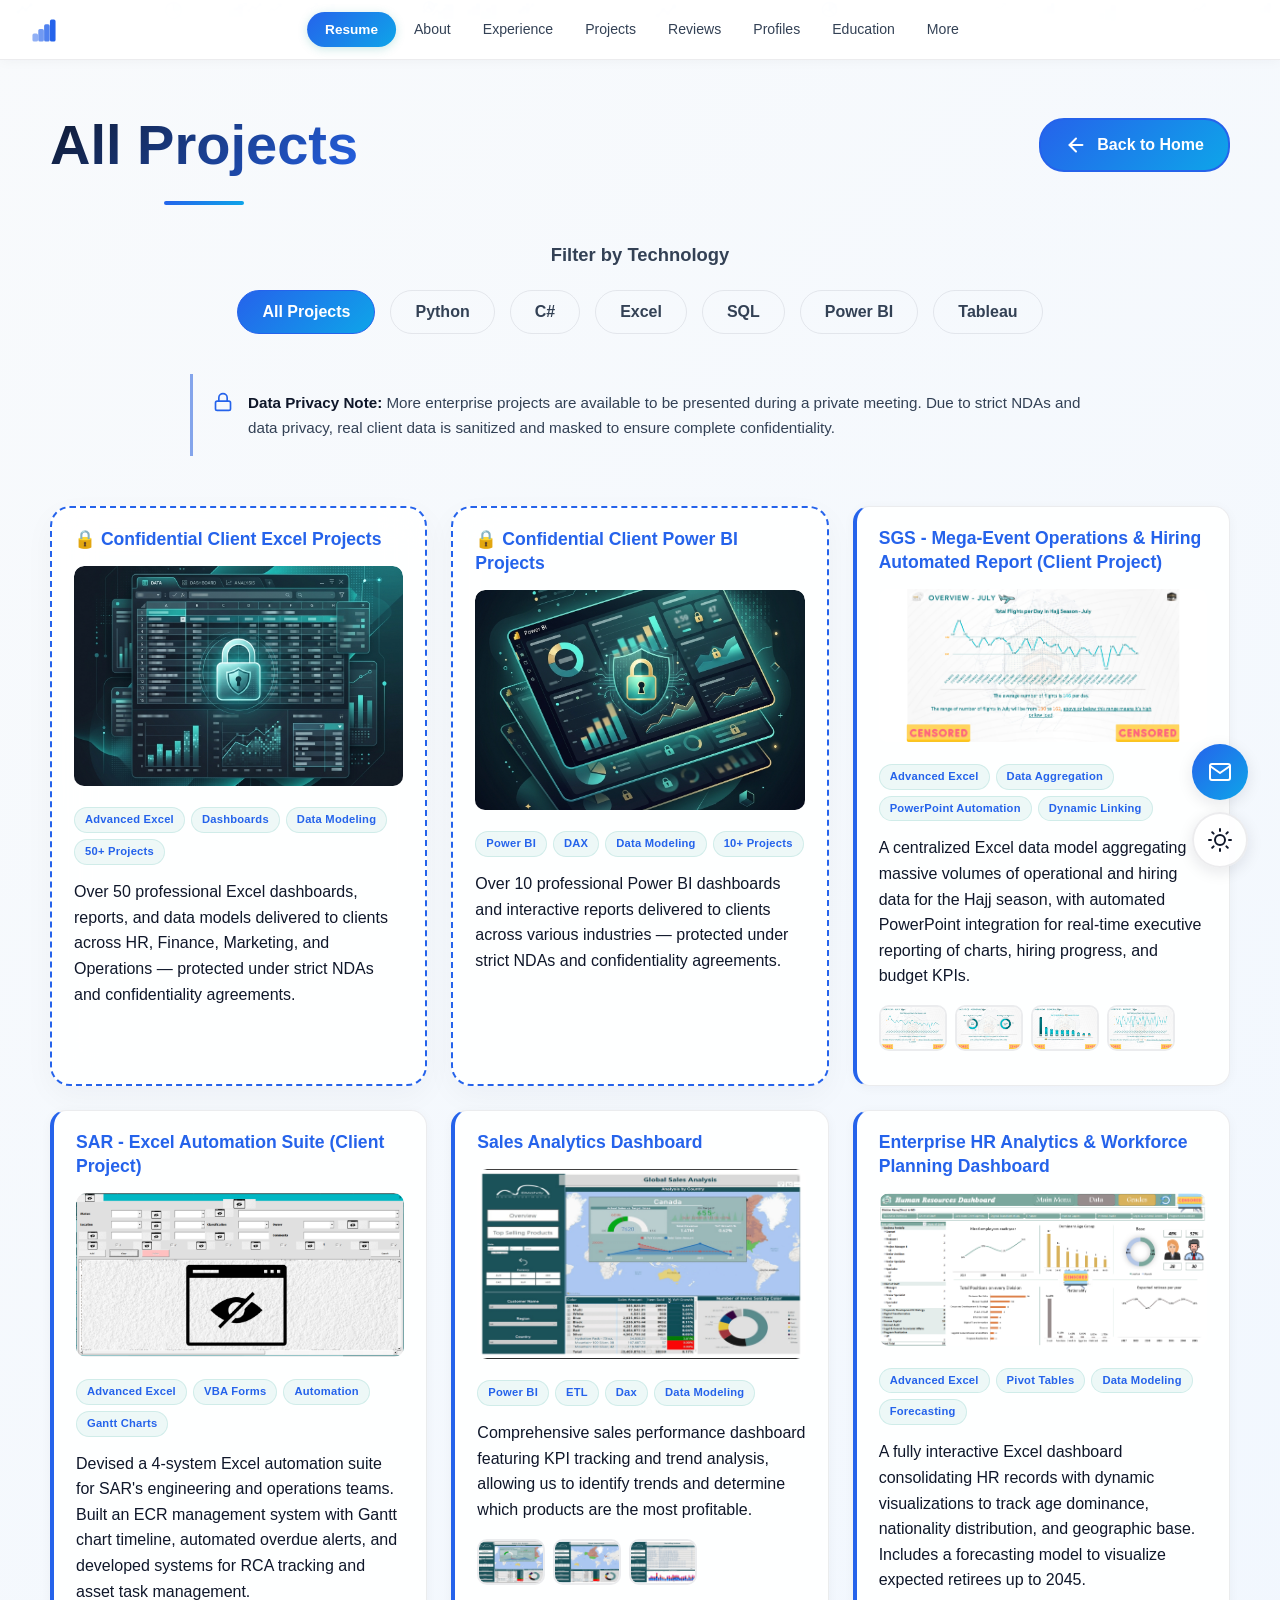
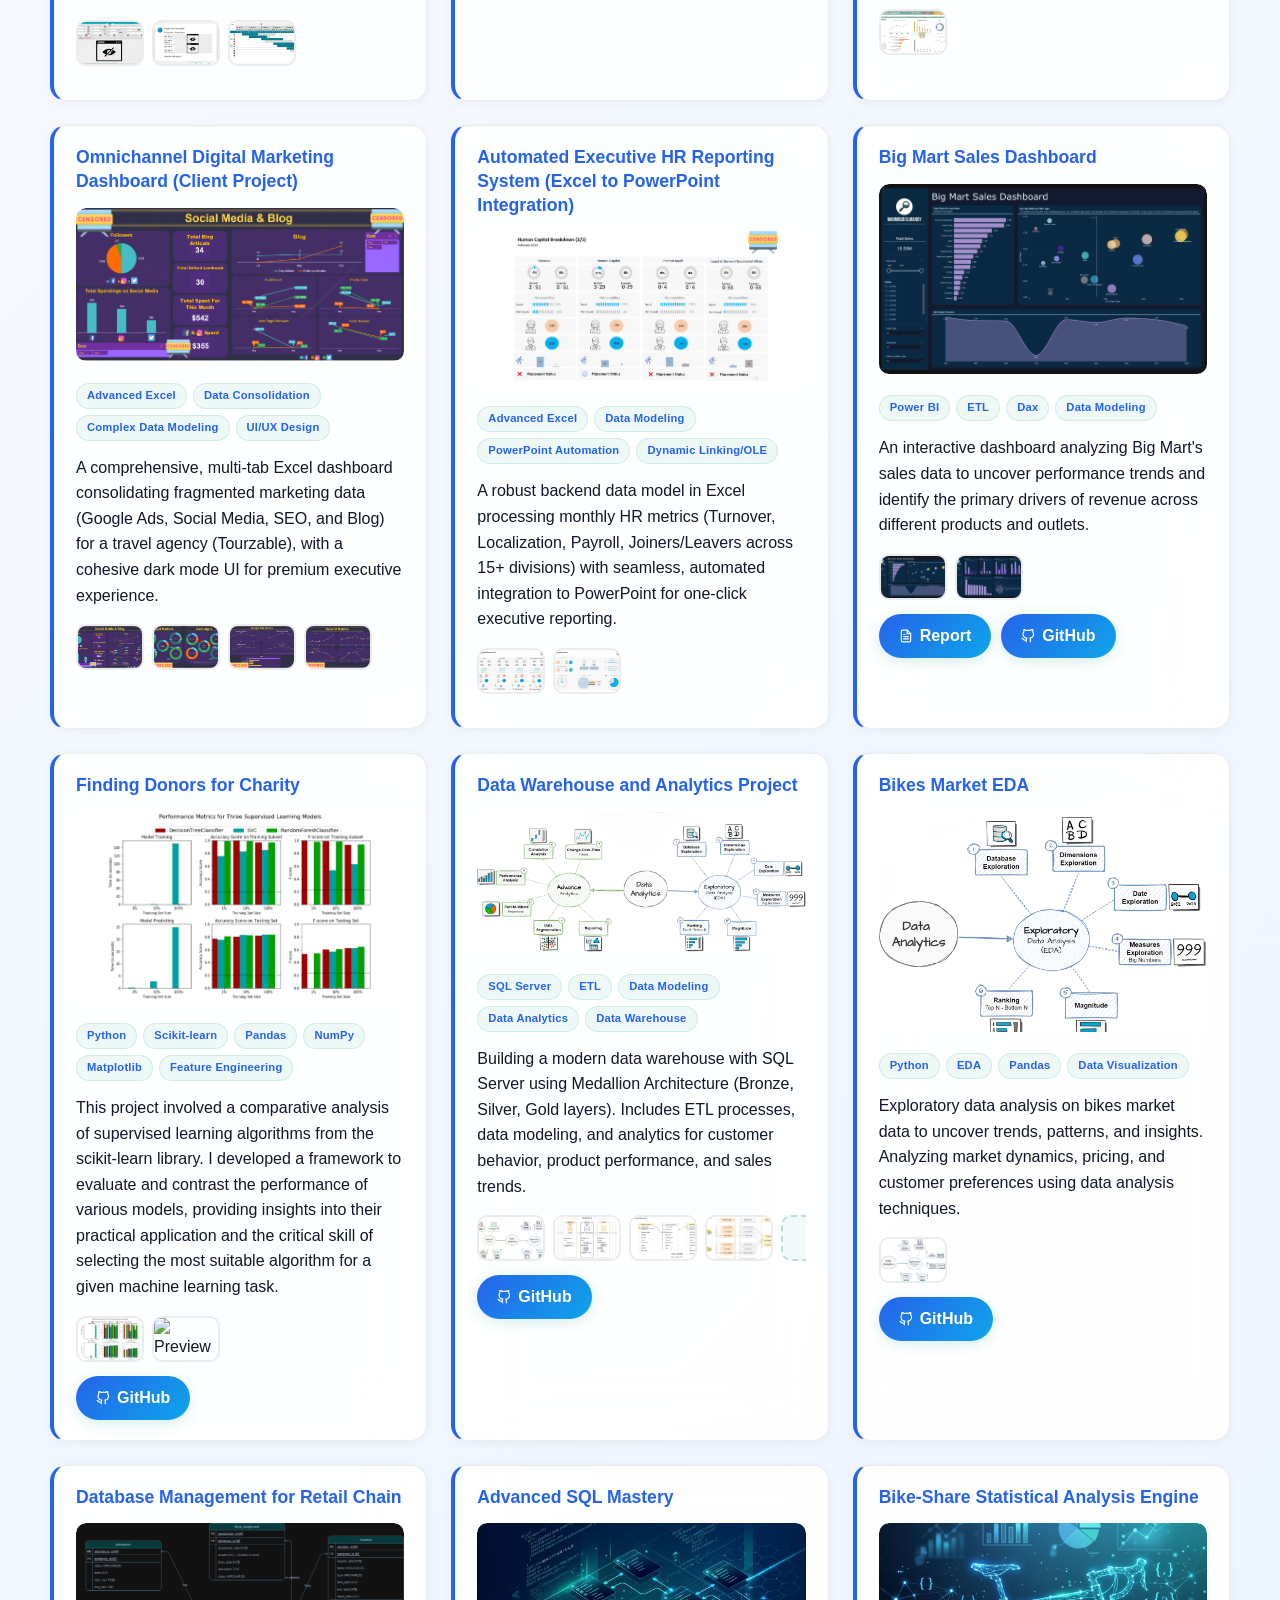
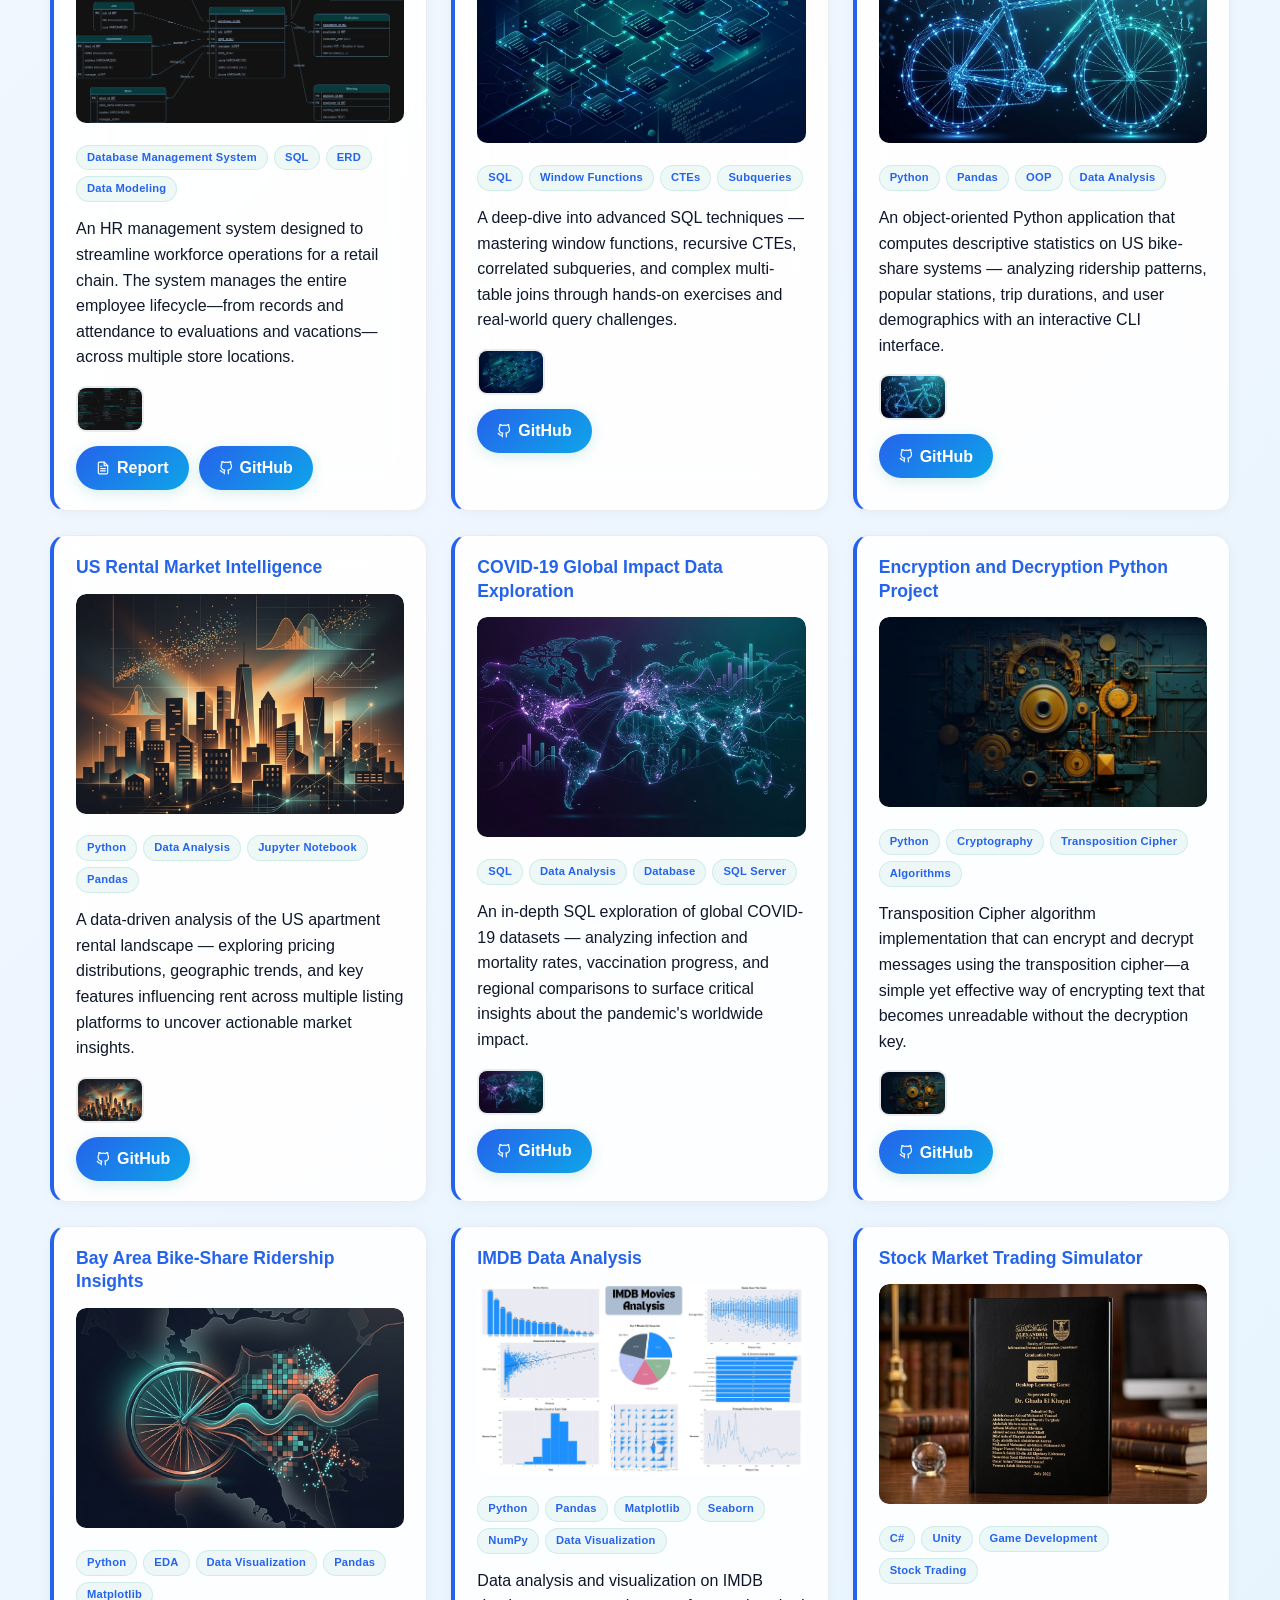
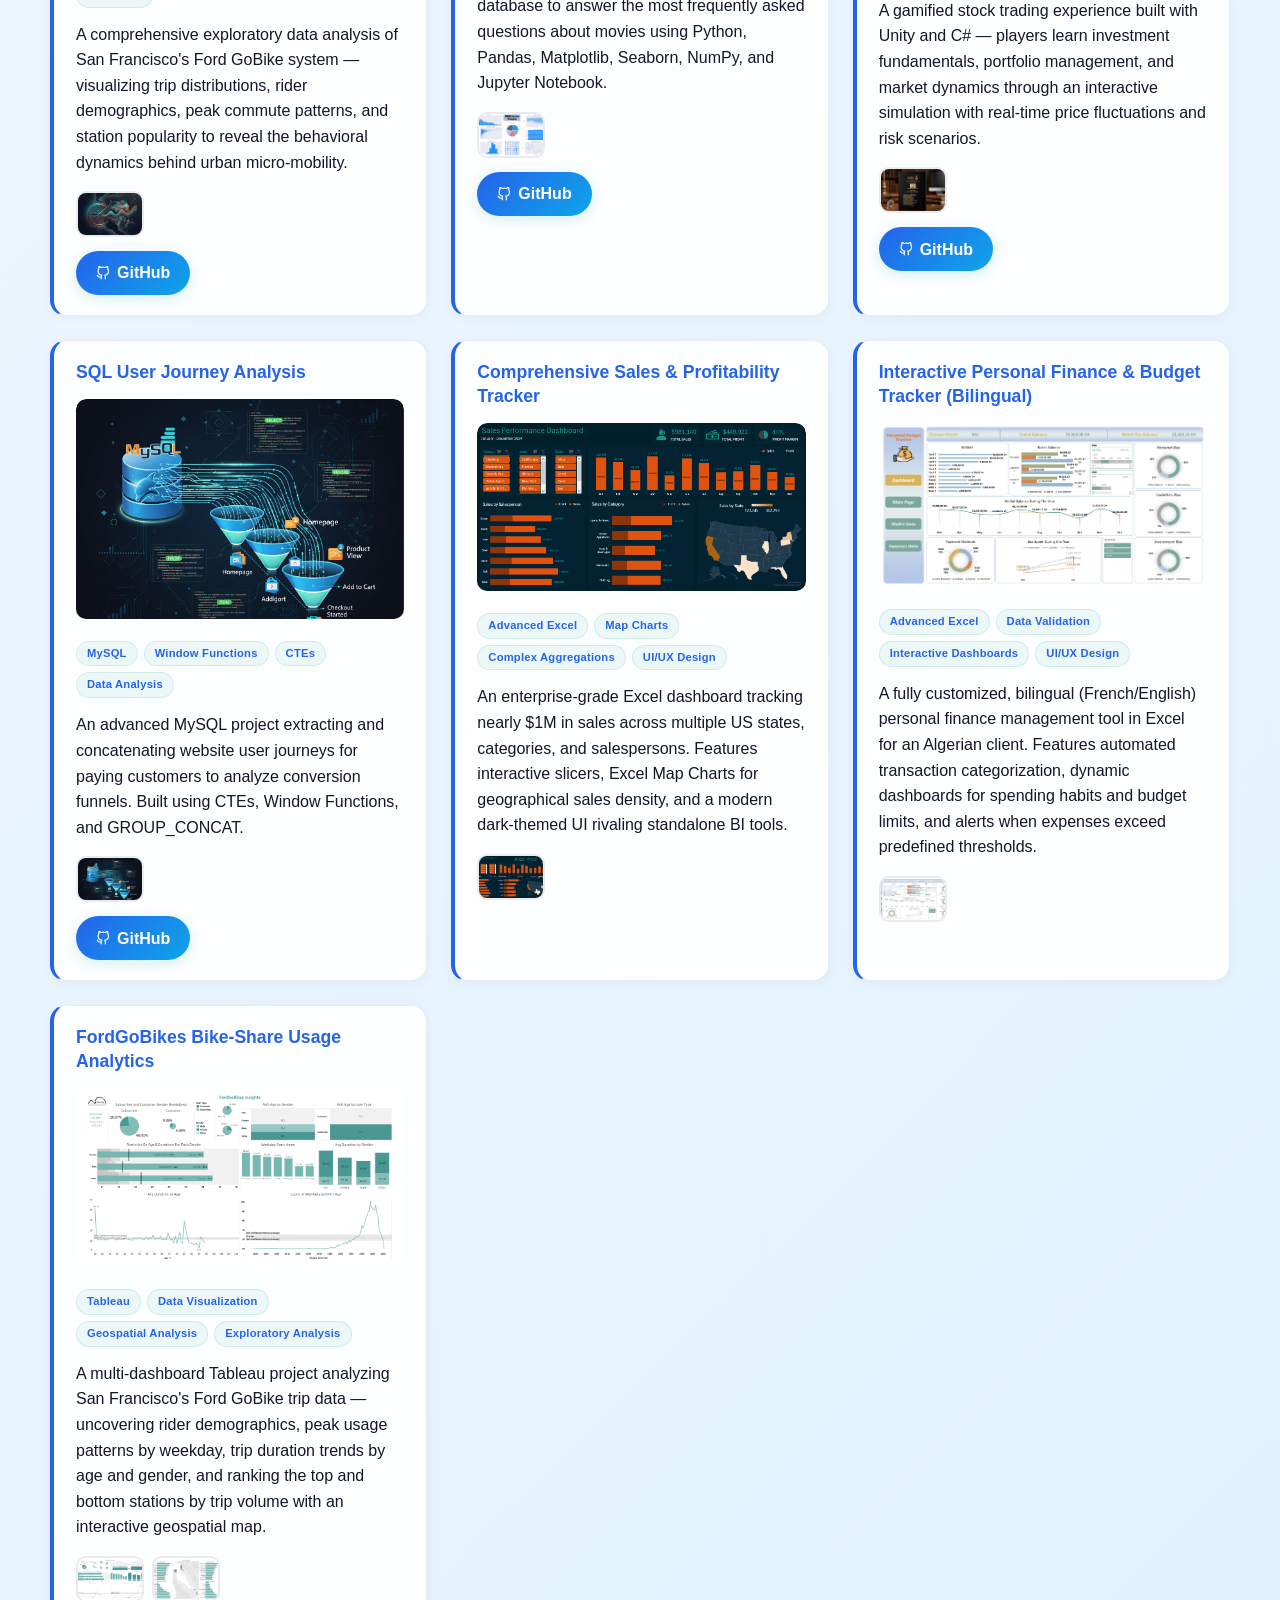
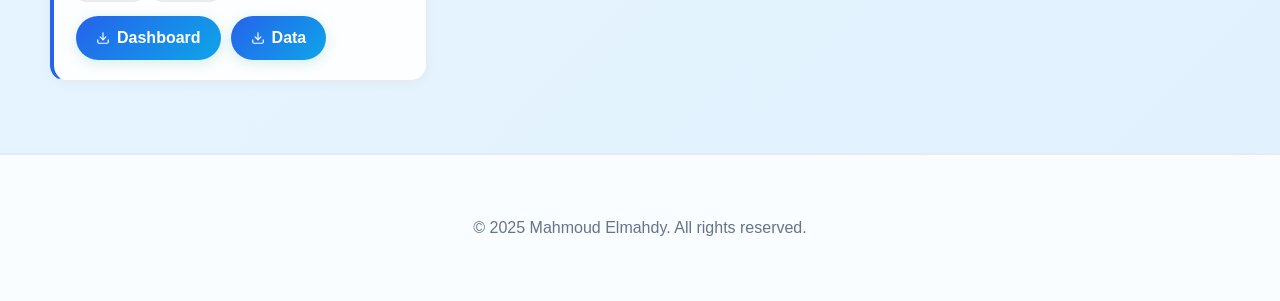
==== commit 79ed74b7: "style: enhance animations and layout adjustments across index and projects pages for improved visual" ====
--- a/projects.html
+++ b/projects.html
@@ -124,7 +124,7 @@
             height: 18px;
             color: var(--accent-primary);
             background: none;
-            animation: float 20s infinite linear;
+            animation: float 50s infinite linear;
             z-index: -1;
             opacity: 0.35;
             will-change: transform;
@@ -437,10 +437,28 @@
         /* tech-tag styles defined in main card CSS below */
         /* Mobile responsive overrides handled in main card CSS below */
         .section {
-            padding: 70px 50px;
+            padding: 72px 50px;
             max-width: 1450px;
             margin: 0 auto;
-            padding-top: 100px; /* Add padding to push content below fixed nav */
+            padding-top: 100px;
+        }
+
+        .section-flow {
+            background: transparent;
+            border: none;
+            box-shadow: none;
+            backdrop-filter: none;
+            padding: 0;
+            margin: 0;
+        }
+
+        .section-intro {
+            text-align: center;
+            color: var(--text-secondary);
+            font-size: 1.15rem;
+            margin: 0 auto 28px;
+            max-width: 720px;
+            line-height: 1.65;
         }
 
         .section-title {
@@ -525,8 +543,15 @@
         
         /* Project Filters */
         .project-filters {
-            margin: 40px 0;
+            margin: 48px 0 40px;
             text-align: center;
+        }
+
+        .project-filters h3 {
+            font-size: 1.15rem;
+            font-weight: 600;
+            color: var(--text-secondary);
+            margin-bottom: 20px;
         }
 
         .filter-buttons {
@@ -539,14 +564,14 @@
 
         .filter-btn {
             padding: 12px 24px;
-            background: var(--card-bg);
-            border: 2px solid var(--border-color);
+            background: transparent;
+            border: 1px solid var(--border-color);
             border-radius: 25px;
             color: var(--text-secondary);
             font-size: 1rem;
             font-weight: 600;
             cursor: pointer;
-            transition: all 0.4s cubic-bezier(0.4, 0, 0.2, 1);
+            transition: all 0.3s ease;
             outline: none;
         }
 
@@ -562,10 +587,11 @@
         }
 
         .filter-btn:hover {
-            border-color: var(--accent-primary);
+            border-color: color-mix(in srgb, var(--accent-primary) 40%, var(--border-color));
             color: var(--accent-primary);
-            transform: translateY(-2px);
-            box-shadow: 0 5px 15px var(--accent-primary)20;
+            background: color-mix(in srgb, var(--accent-primary) 8%, transparent);
+            transform: none;
+            box-shadow: none;
         }
 
         .filter-btn.active {
@@ -1379,7 +1405,7 @@
             }
 
             .section {
-                padding: 80px 12px 30px;
+                padding: 88px 20px 48px;
             }
             .section-title {
                 font-size: 2rem;
@@ -1408,23 +1434,28 @@
         }
 
         .privacy-notice {
-            max-width: 800px;
-            margin: 20px auto 40px;
-            padding: 15px 20px;
-            background: rgba(37, 99, 235, 0.05);
-            border: 2px dashed var(--accent-primary);
-            border-radius: 12px;
+            max-width: 900px;
+            margin: 0 auto 40px;
+            padding: 16px 0 16px 20px;
+            background: transparent;
+            border: none;
+            border-left: 3px solid color-mix(in srgb, var(--accent-primary) 50%, var(--border-color));
+            border-radius: 0;
             display: flex;
             align-items: flex-start;
             gap: 15px;
             color: var(--text-secondary);
             font-size: 0.95rem;
-            line-height: 1.6;
-            transition: all 0.3s ease;
+            line-height: 1.65;
+            transition: border-color 0.3s ease;
+        }
+
+        .privacy-notice:hover {
+            border-left-color: var(--accent-primary);
         }
 
         body[data-theme="dark"] .privacy-notice {
-            background: rgba(38, 166, 154, 0.1);
+            background: transparent;
         }
 
         .privacy-notice svg {
@@ -1456,8 +1487,8 @@
             particle.style.width = size + 'px';
             particle.style.height = size + 'px';
             particle.style.left = Math.random() * 100 + 'vw';
-            particle.style.animationDelay = Math.random() * 20 + 's';
-            particle.style.animationDuration = (18 + Math.random() * 8) + 's';
+            particle.style.animationDelay = Math.random() * 50 + 's';
+            particle.style.animationDuration = (42 + Math.random() * 28) + 's';
             particle.style.opacity = (0.22 + Math.random() * 0.2).toString();
             document.body.appendChild(particle);
         }
@@ -1500,7 +1531,7 @@
         </button>
     </div>
 
-    <section id="all-projects" class="section">
+    <section id="all-projects" class="section fade-in">
         <div class="projects-header">
             <h2 class="section-title" style="margin-bottom: 0;">All Projects</h2>
             <a href="index.html" class="projects-btn">
@@ -1511,7 +1542,7 @@
         
         <!-- Project Filters -->
         <div class="project-filters">
-            <h3 style="text-align: center; margin-bottom: 20px; color: var(--text-primary);">Filter by Technology</h3>
+            <h3 class="section-intro" style="margin-bottom: 20px;">Filter by Technology</h3>
             <div class="filter-buttons">
                 <button class="filter-btn active" data-filter="all">All Projects</button>
                 <button class="filter-btn" data-filter="python">Python</button>
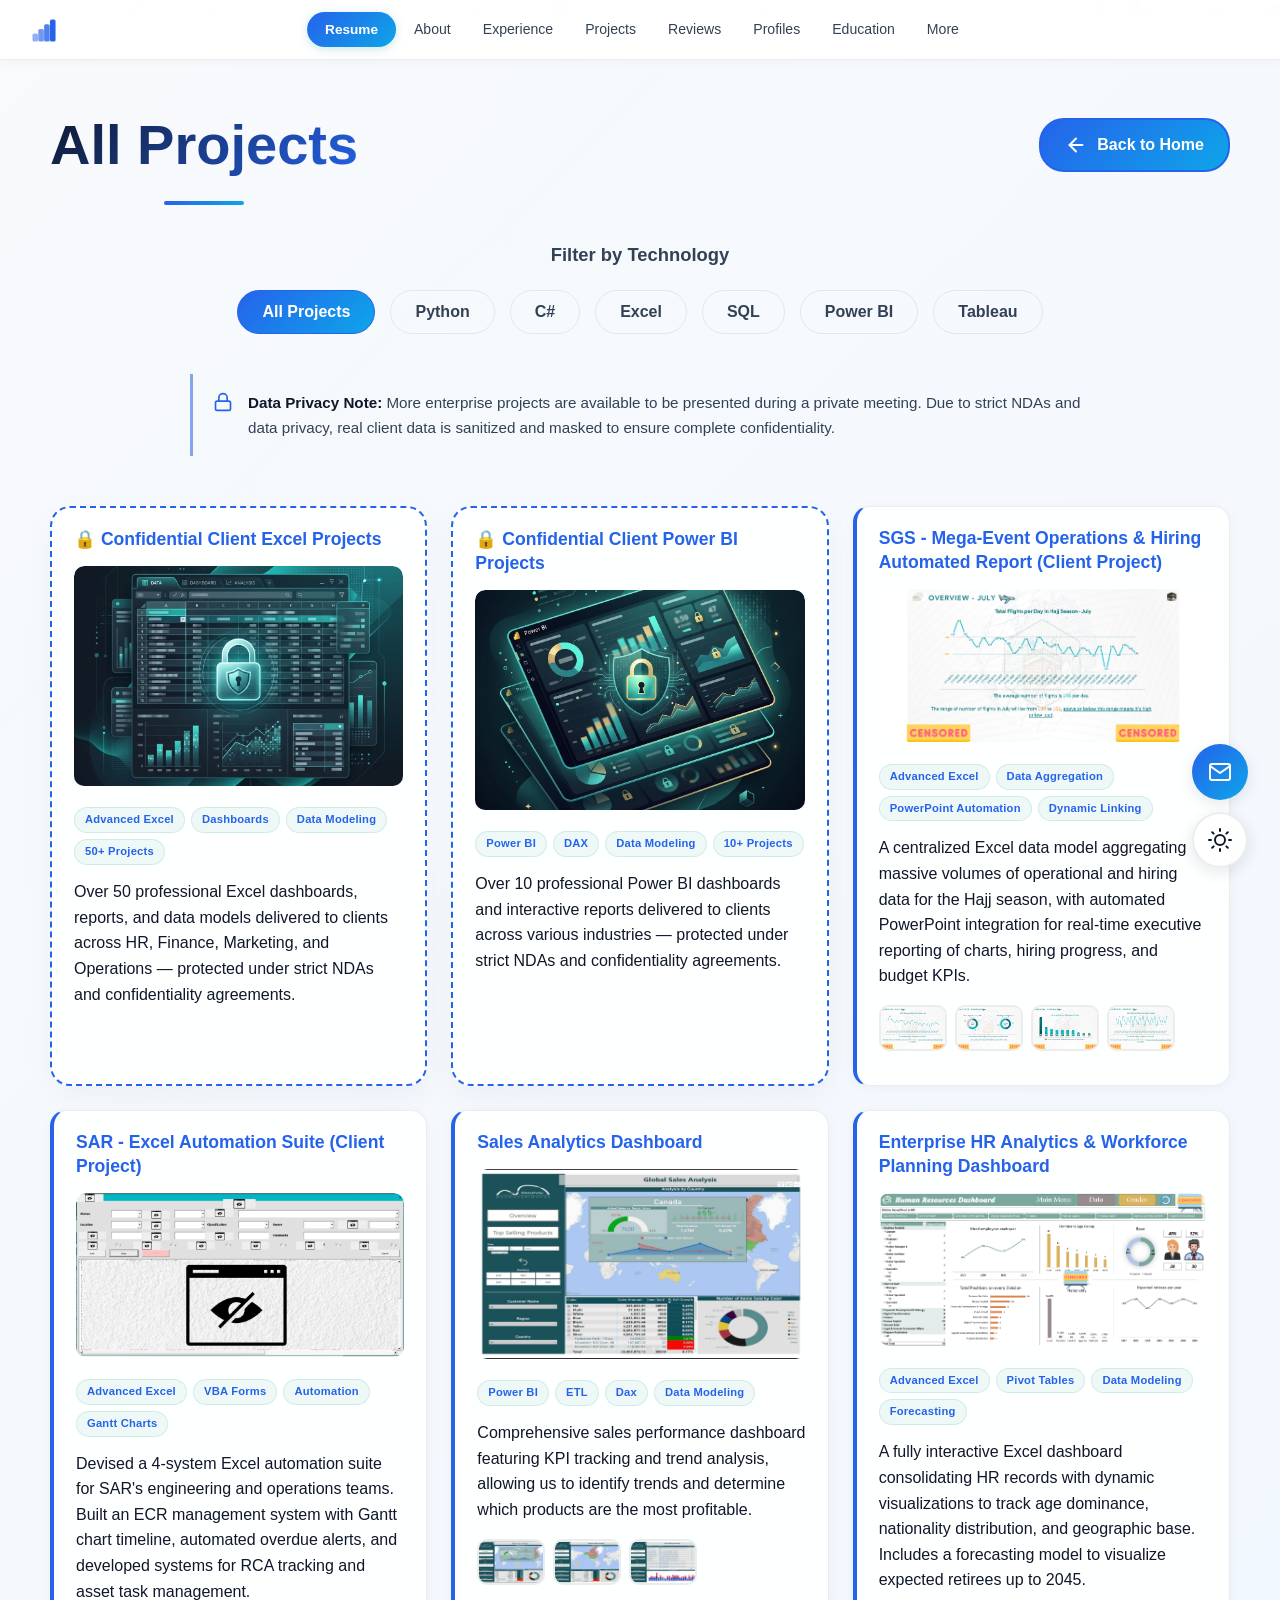
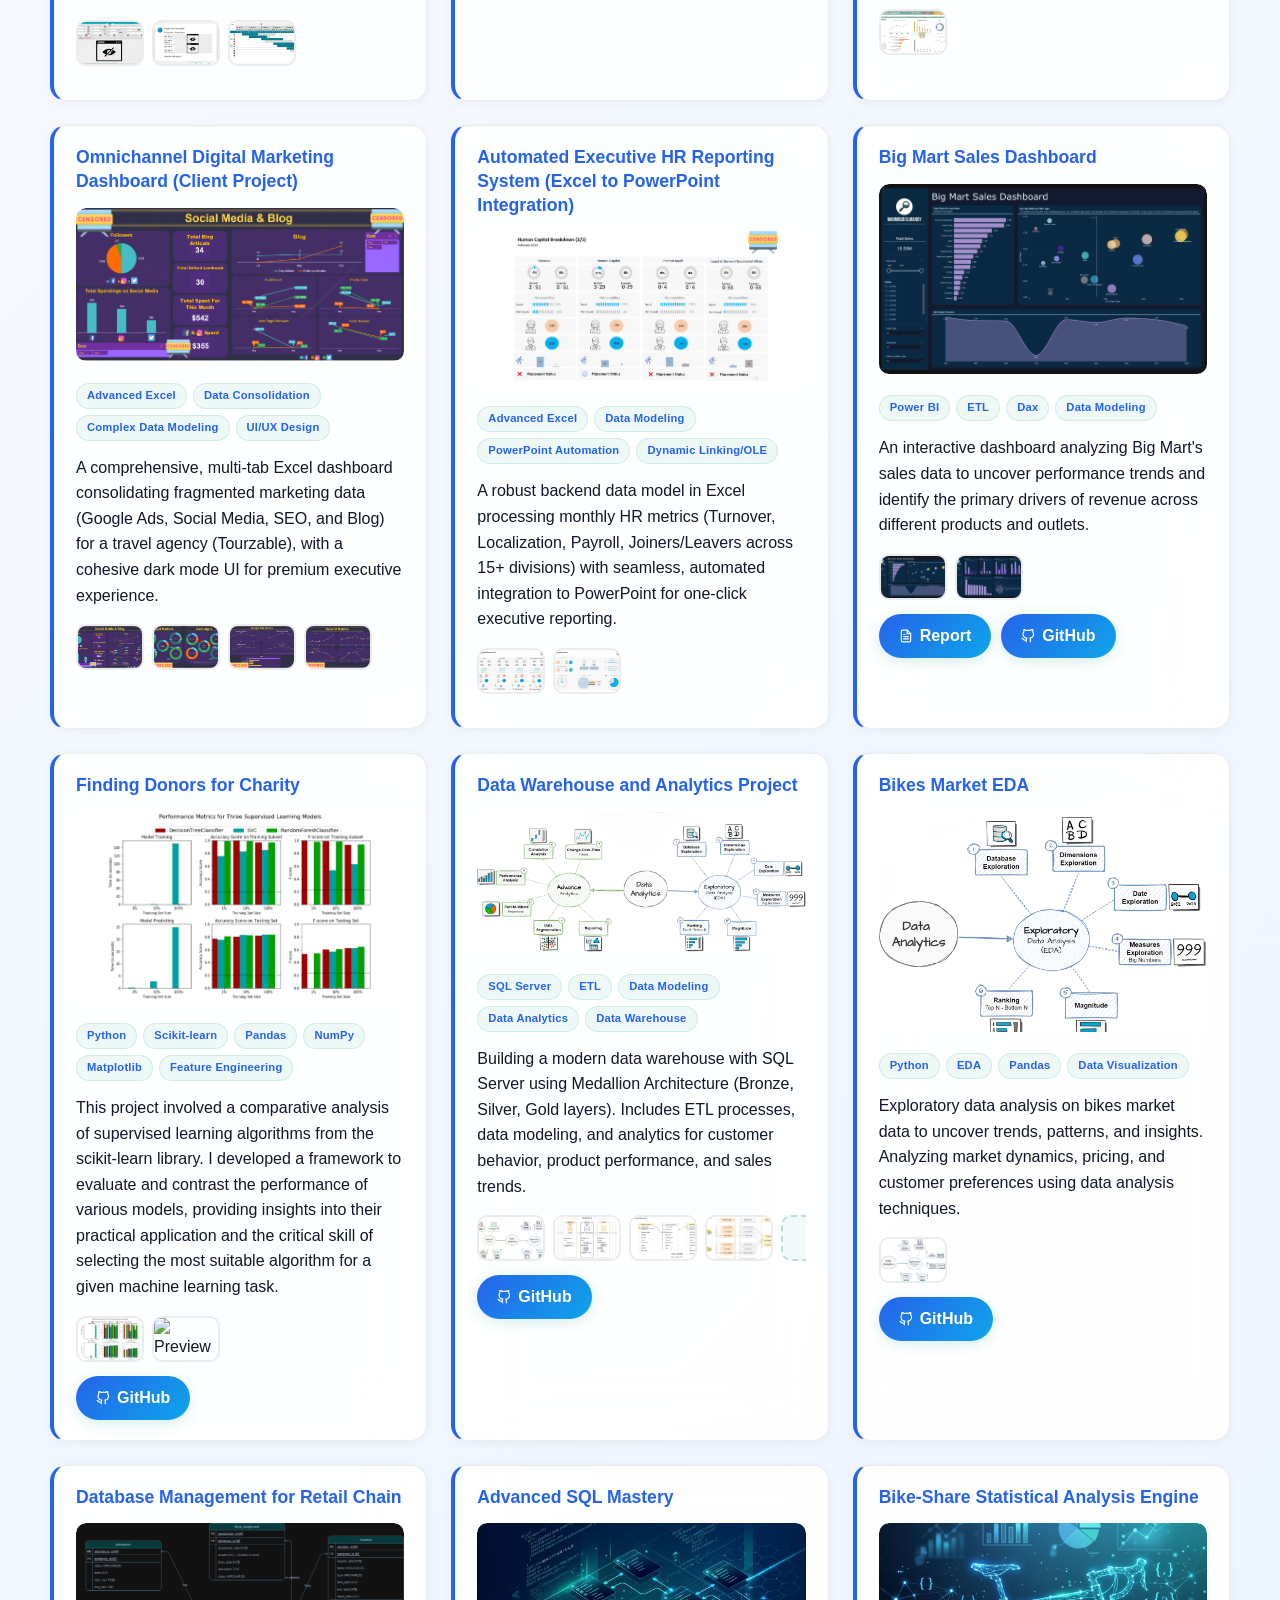
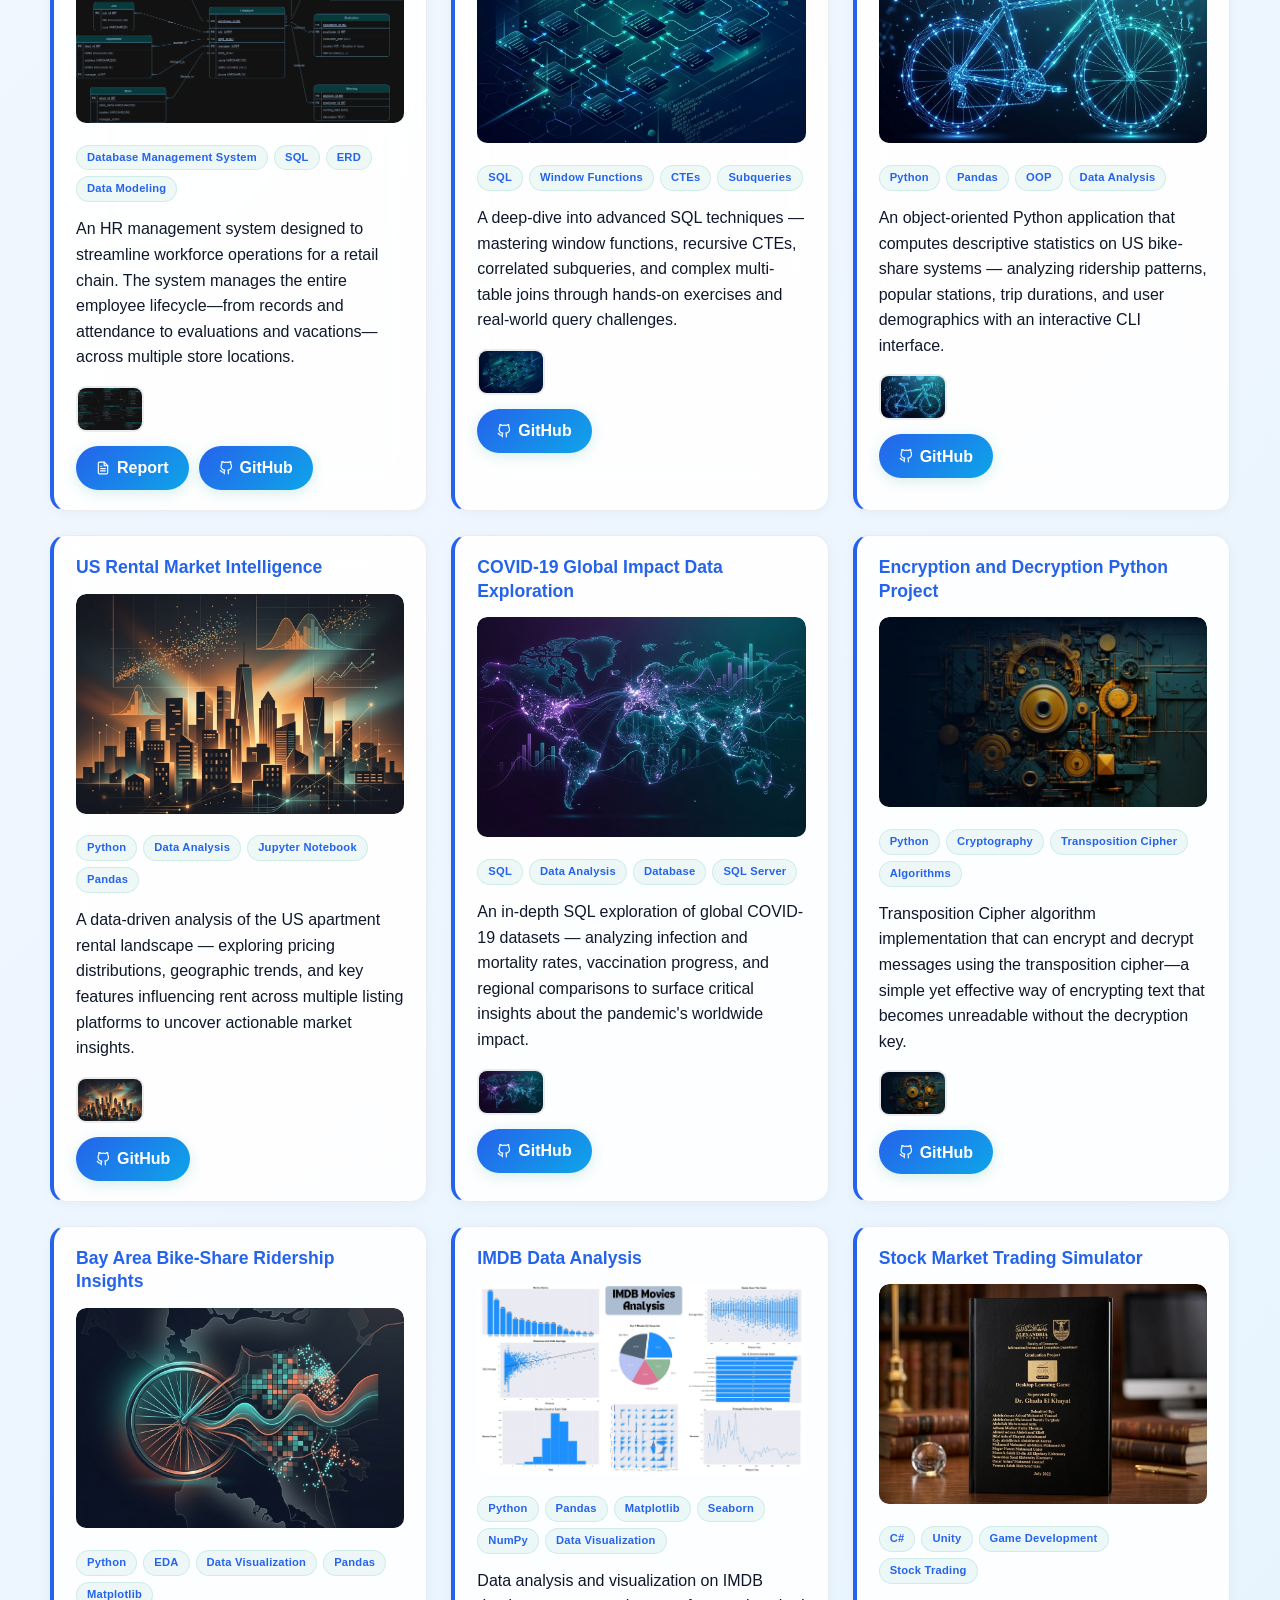
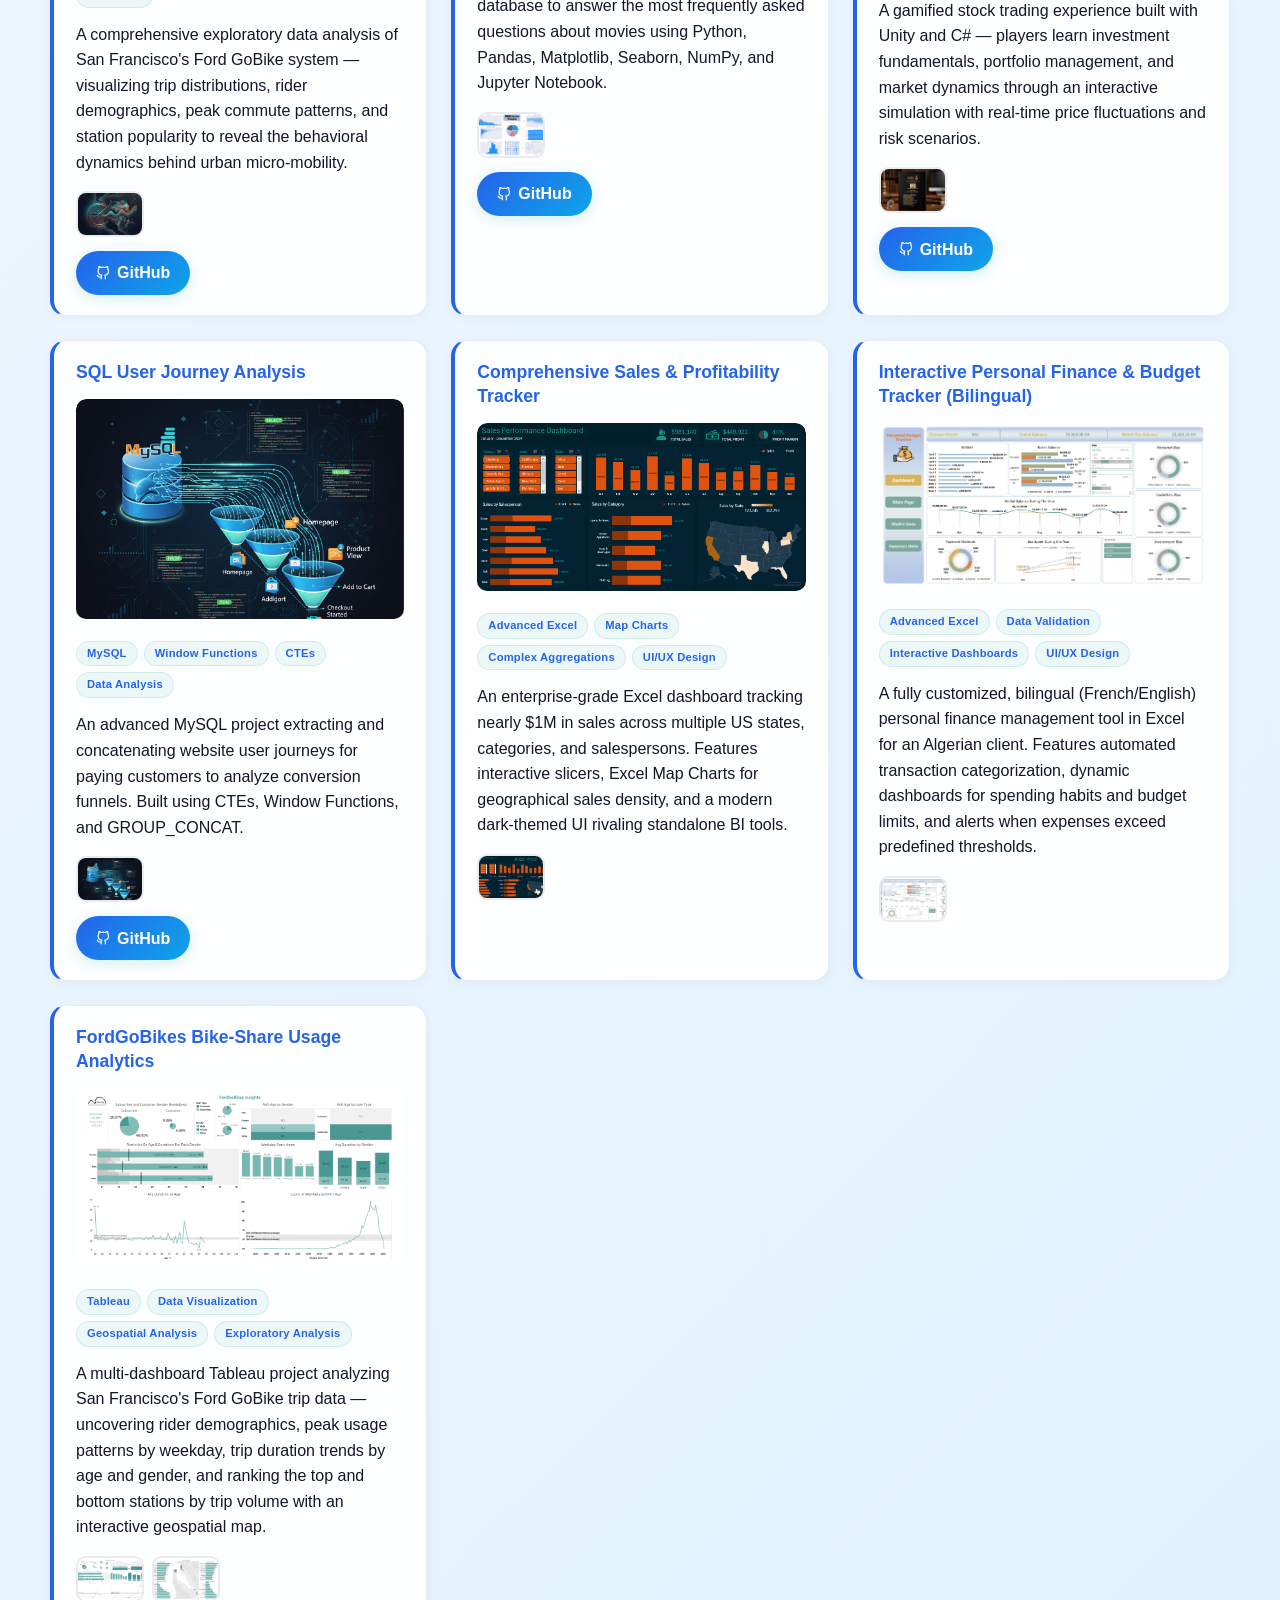
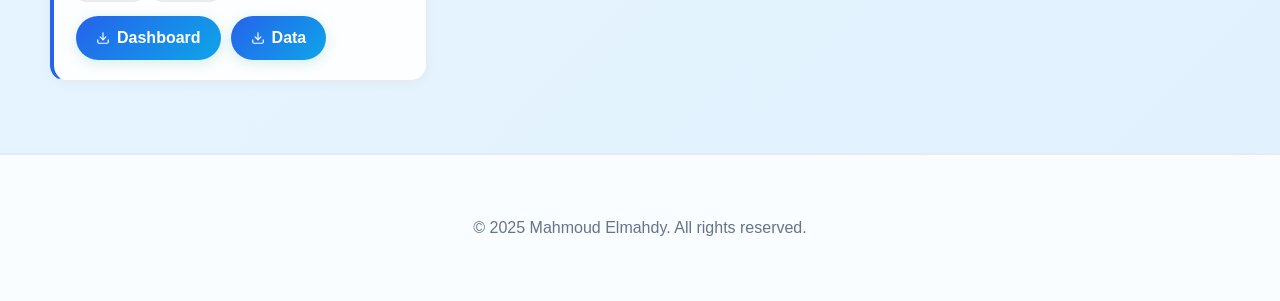
==== commit 4ef11e69: "style: remove unnecessary width and height properties from icon styles for cleaner layout" ====
--- a/projects.html
+++ b/projects.html
@@ -251,11 +251,6 @@
             background: linear-gradient(135deg, var(--accent-secondary), var(--accent-primary)) !important;
             color: #fff !important;
         }
-            width: 16px !important;
-            height: 16px !important;
-            max-width: 16px !important;
-            flex-shrink: 0;
-        }
 
         .nav-theme-btn {
             background: var(--card-bg);
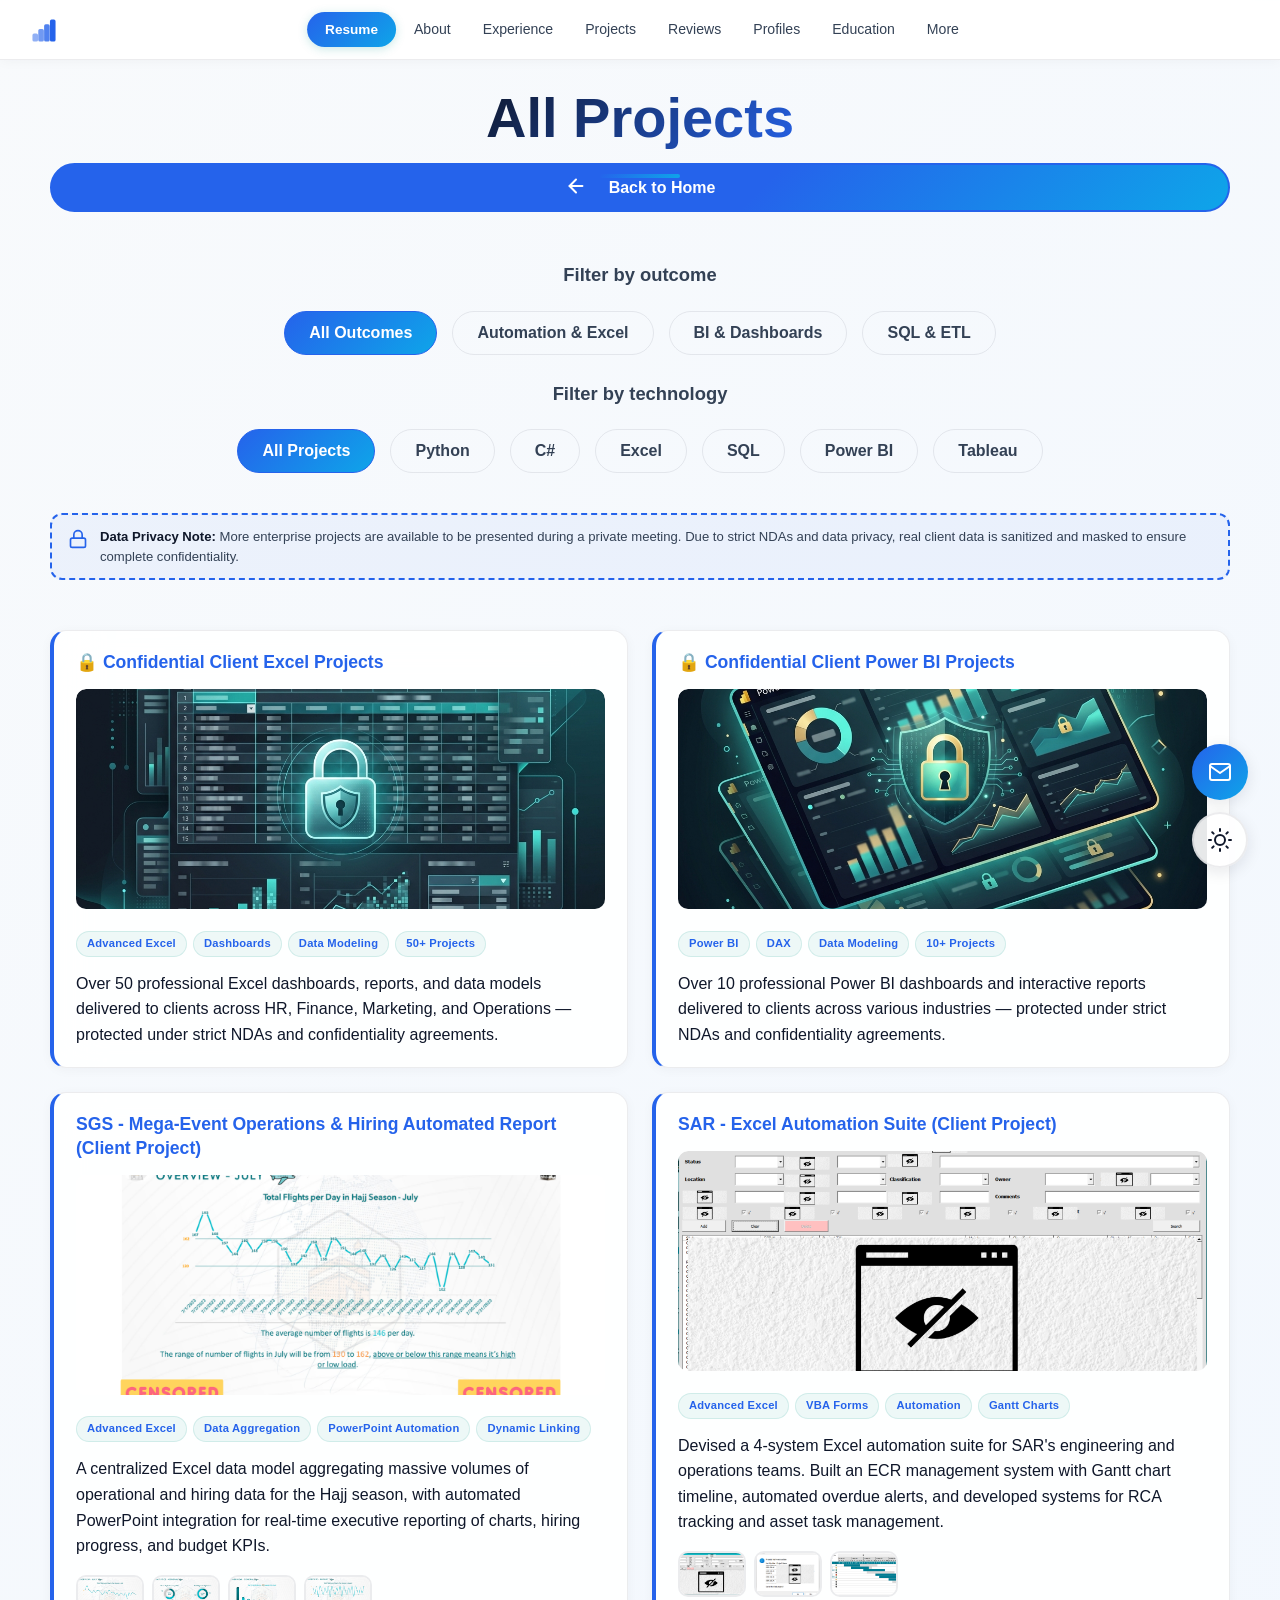
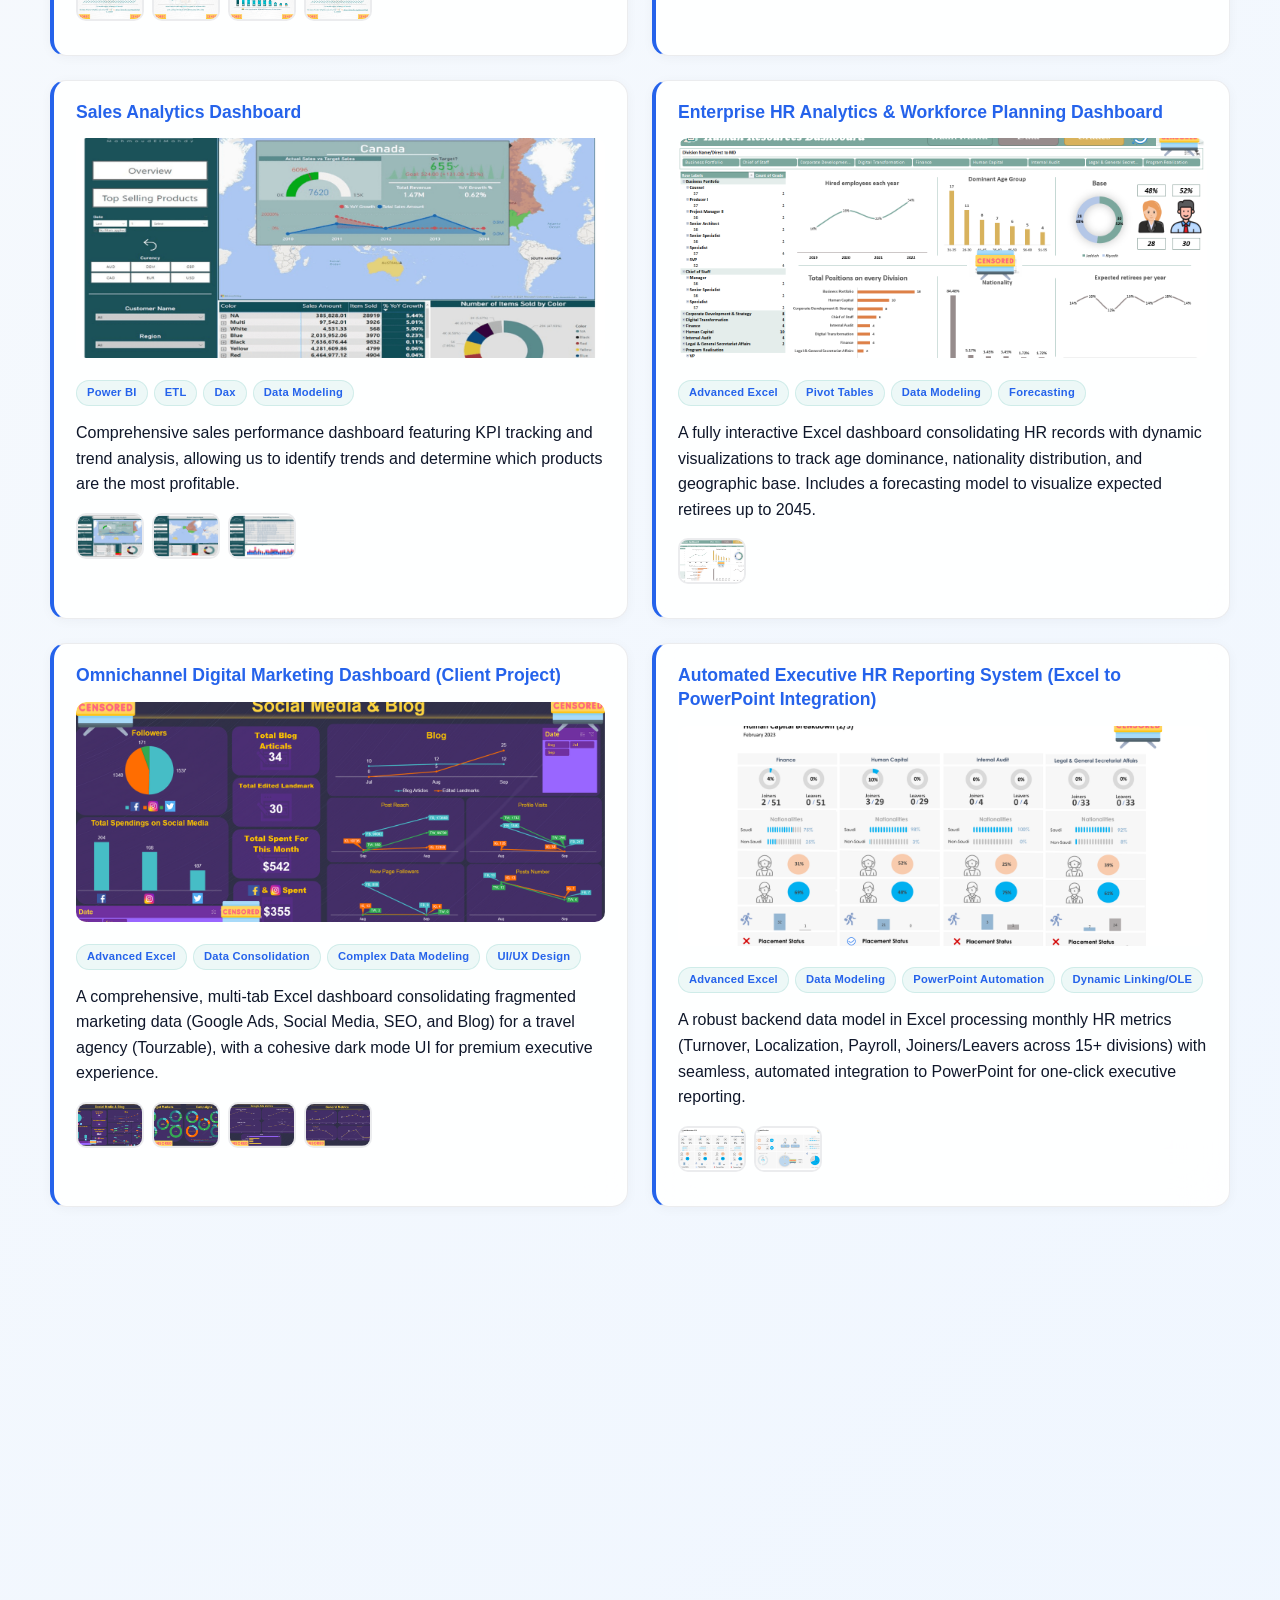
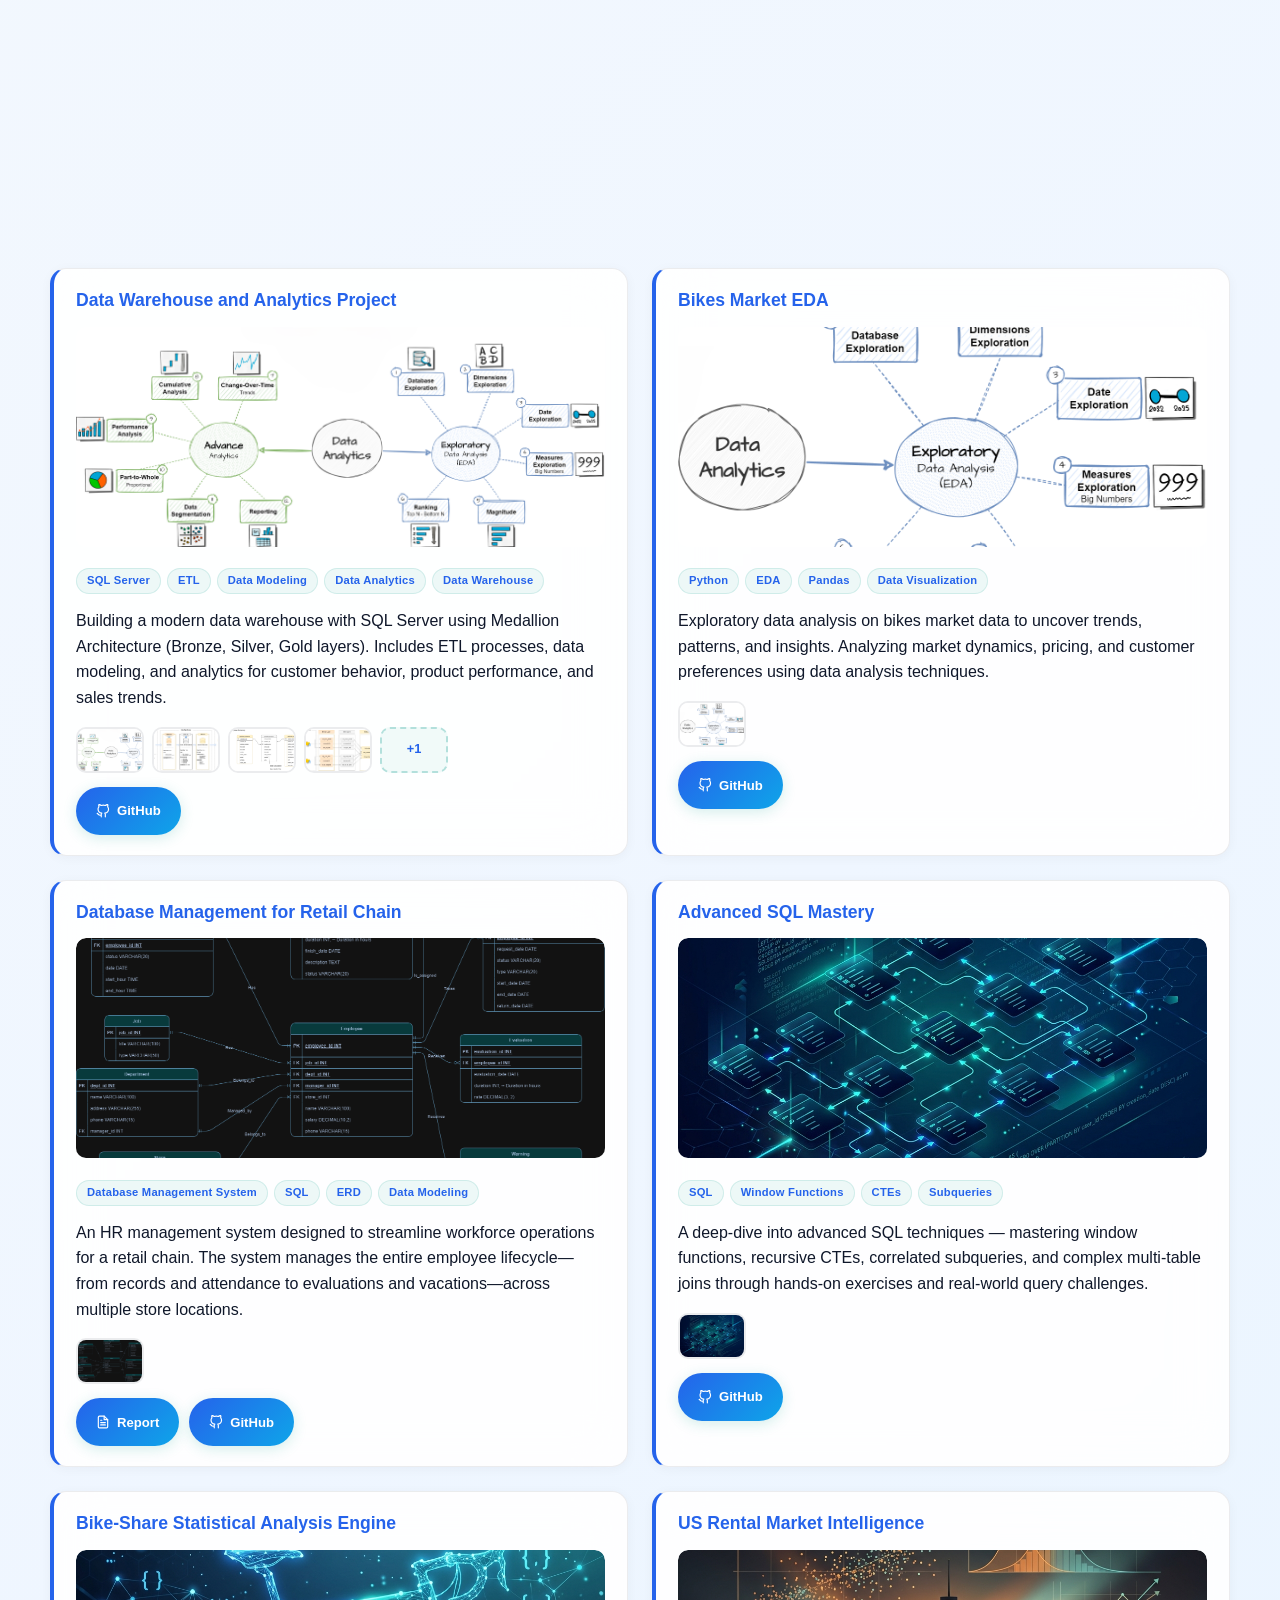
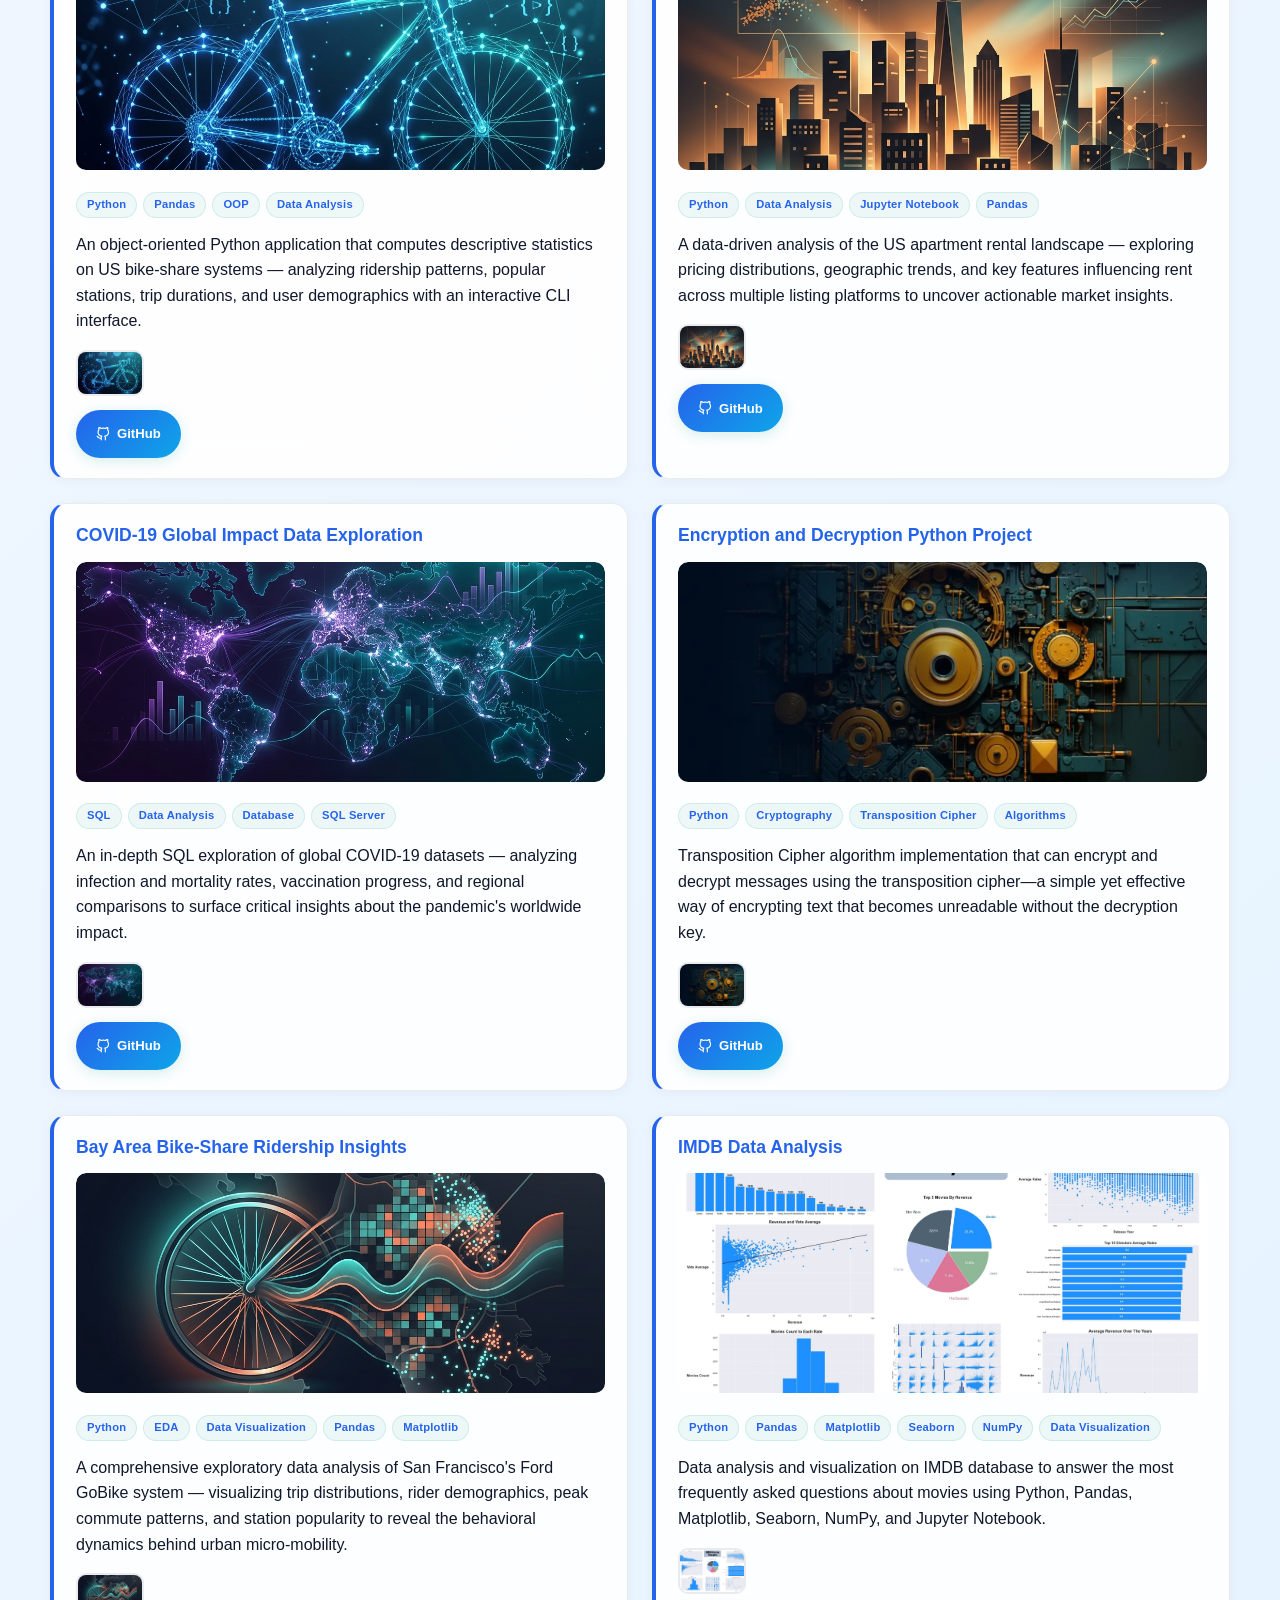
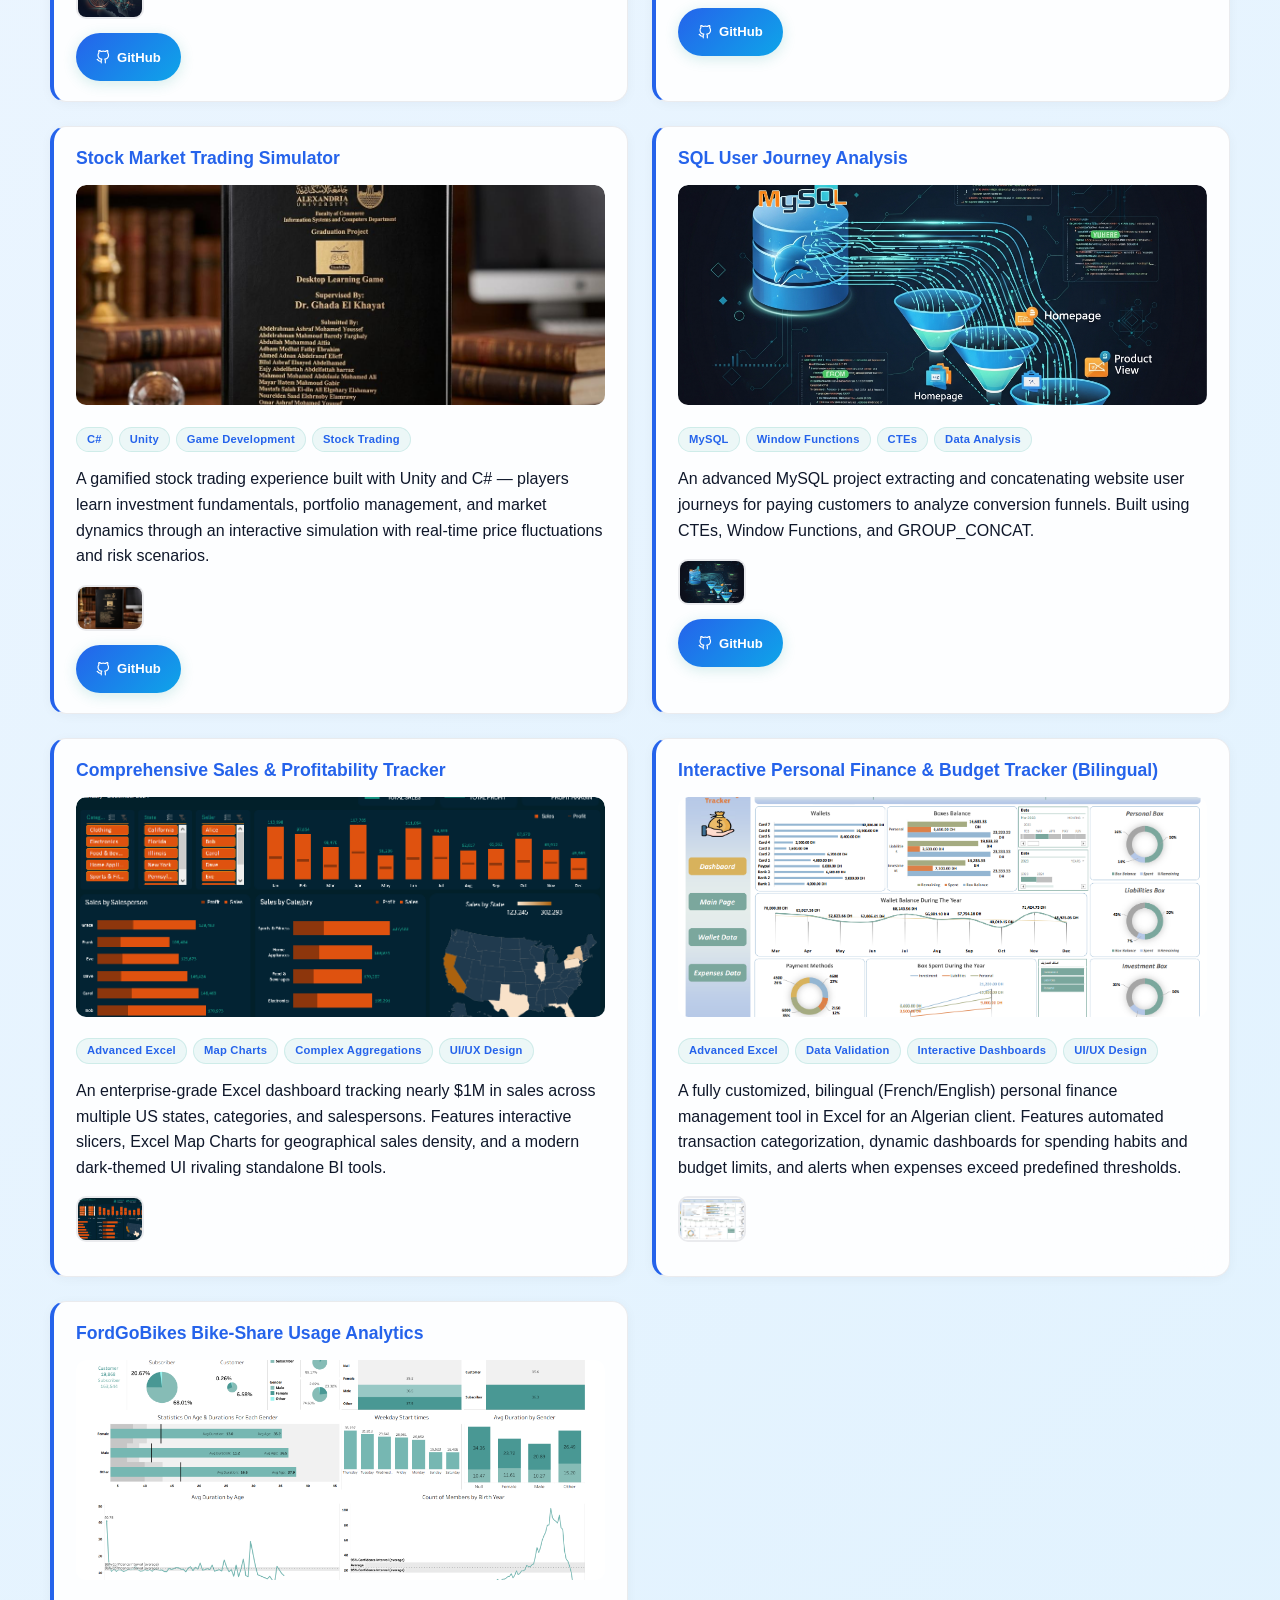
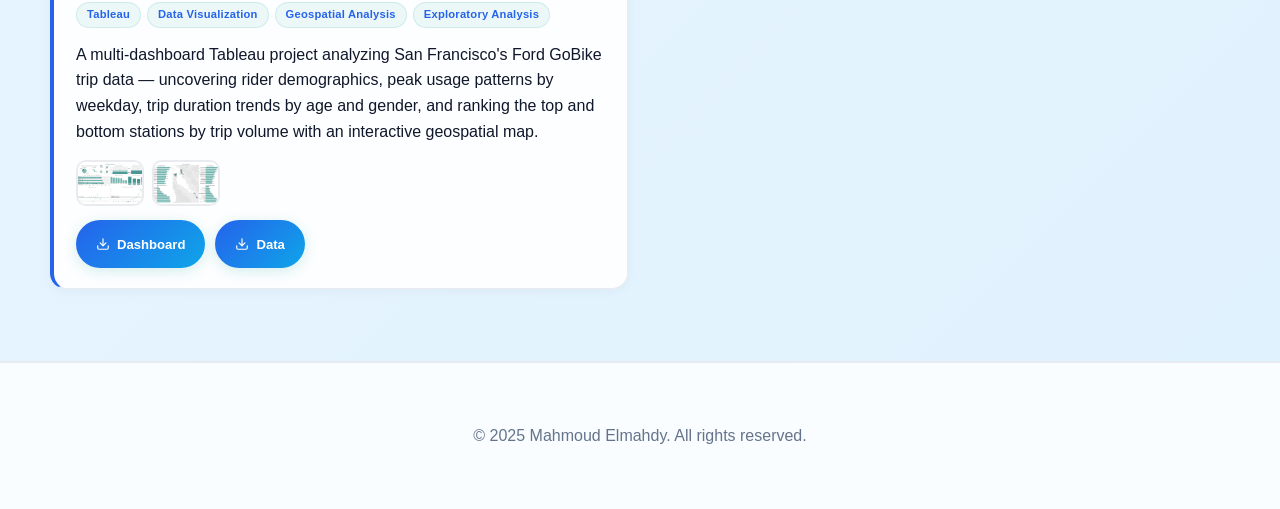
==== commit dad8420b: "refactor: centralize global styles and scripts into shared resource files" ====
--- a/projects.html
+++ b/projects.html
@@ -1,4 +1,4 @@
-<!DOCTYPE html>
+﻿<!DOCTYPE html>
 <html lang="en">
 <head>
     <meta charset="UTF-8">
@@ -47,1447 +47,10 @@
         });
     </script>
     <!-- All styles are copied from the main page to ensure consistency -->
-    <style>
-        :root {
-            --bg-primary: #f8fafc;
-            --bg-secondary: rgba(255, 255, 255, 0.95);
-            --bg-tertiary: rgba(255, 255, 255, 0.8);
-            --text-primary: #0f172a;
-            --text-secondary: #334155;
-            --text-muted: #64748b;
-            --accent-primary: #2563eb;
-            --accent-secondary: #0ea5e9;
-            --accent-hover: #1d4ed8;
-            --border-color: rgba(15, 23, 42, 0.08);
-            --shadow-light: rgba(15, 23, 42, 0.04);
-            --shadow-medium: rgba(15, 23, 42, 0.1);
-            --bg-gradient: linear-gradient(135deg, #f8fafc 0%, #eff6ff 50%, #e0f2fe 100%);
-            --card-bg: rgba(255, 255, 255, 0.9);
-        }
-
-        [data-theme="dark"] {
-            --bg-primary: #0d1117;
-            --bg-secondary: rgba(13, 17, 23, 0.95);
-            --bg-tertiary: rgba(21, 32, 43, 0.9);
-            --text-primary: #f0f6fc;
-            --text-secondary: #c9d1d9;
-            --text-muted: #8b949e;
-            --accent-primary: #26a69a;
-            --accent-secondary: #4dd0e1;
-            --accent-hover: #80cbc4;
-            --border-color: rgba(38, 166, 154, 0.2);
-            --shadow-light: rgba(0, 0, 0, 0.3);
-            --shadow-medium: rgba(38, 166, 154, 0.2);
-            --bg-gradient: linear-gradient(135deg, #0d1117, #161b22, #21262d);
-            --card-bg: rgba(21, 32, 43, 0.8);
-        }
-
-        * {
-            margin: 0;
-            padding: 0;
-            box-sizing: border-box;
-        }
-
-        body {
-            font-family: 'Inter', -apple-system, BlinkMacSystemFont, sans-serif;
-            background: var(--bg-gradient);
-            color: var(--text-primary);
-            line-height: 1.6;
-            overflow-x: hidden;
-            transition: all 0.4s cubic-bezier(0.4, 0, 0.2, 1);
-        }
-
-        .bg-animation {
-            position: fixed;
-            top: 0;
-            left: 0;
-            width: 100%;
-            height: 100%;
-            z-index: -1;
-            background: var(--bg-gradient);
-            background-size: 400% 400%;
-            animation: gradientShift 20s ease infinite;
-            transition: all 0.3s ease;
-        }
-
-        @keyframes gradientShift {
-            0%, 100% { background-position: 0% 50%; }
-            25% { background-position: 100% 50%; }
-            50% { background-position: 100% 100%; }
-            75% { background-position: 0% 100%; }
-        }
-
-        /* Floating analytics icons */
-        .particle {
-            position: fixed;
-            width: 18px;
-            height: 18px;
-            color: var(--accent-primary);
-            background: none;
-            animation: float 50s infinite linear;
-            z-index: -1;
-            opacity: 0.35;
-            will-change: transform;
-            pointer-events: none;
-            display: flex;
-            align-items: center;
-            justify-content: center;
-        }
-
-        .particle svg {
-            width: 100%;
-            height: 100%;
-            display: block;
-        }
-
-        @keyframes float {
-            0% { transform: translateY(100vh); opacity: 0; }
-            10% { opacity: 0.6; }
-            90% { opacity: 0.6; }
-            100% { transform: translateY(-100vh); opacity: 0; }
-        }
-
-        nav {
-            position: fixed;
-            top: 0;
-            left: 0;
-            width: 100vw;
-            background: var(--bg-secondary);
-            backdrop-filter: blur(20px);
-            -webkit-backdrop-filter: blur(20px);
-            z-index: 1000;
-            box-shadow: 0 1px 12px var(--shadow-light);
-            border-bottom: 1px solid var(--border-color);
-            height: 60px;
-        }
-
-        .nav-container {
-            display: flex;
-            align-items: center;
-            width: 100%;
-            max-width: 1400px;
-            margin: 0 auto;
-            height: 100%;
-            padding: 0 28px;
-            box-sizing: border-box;
-            position: relative;
-        }
-
-        /* Analytical logo */
-        .nav-logo {
-            display: flex;
-            align-items: center;
-            justify-content: center;
-            flex-shrink: 0;
-            text-decoration: none;
-            transition: transform 0.3s ease;
-            color: var(--accent-primary);
-            width: 32px;
-            height: 32px;
-        }
-
-        .nav-logo svg {
-            width: 28px !important;
-            height: 28px !important;
-            max-width: 28px !important;
-            max-height: 28px !important;
-        }
-
-        .nav-logo:hover {
-            transform: scale(1.15);
-        }
-
-        /* Desktop nav links — absolutely centered on screen */
-        .nav-links {
-            position: absolute;
-            left: 50%;
-            transform: translateX(-50%);
-            display: flex;
-            flex-direction: row;
-            align-items: center;
-            gap: 4px;
-            list-style: none;
-            margin: 0;
-            padding: 0;
-        }
-
-        .nav-links li {
-            display: inline;
-            list-style: none;
-        }
-
-        .nav-links a {
-            display: inline-block;
-            padding: 8px 14px;
-            color: var(--text-secondary);
-            text-decoration: none;
-            font-size: 0.88rem;
-            font-weight: 500;
-            border-radius: 8px;
-            transition: all 0.25s ease;
-            white-space: nowrap;
-        }
-
-        .nav-links a:hover,
-        .nav-links a.active {
-            color: var(--accent-primary);
-            background: rgba(38, 166, 154, 0.08);
-        }
-
-        .nav-resume-link {
-            background: linear-gradient(135deg, var(--accent-primary), var(--accent-secondary)) !important;
-            color: #fff !important;
-            border-radius: 20px !important;
-            padding: 7px 18px !important;
-            font-weight: 600 !important;
-            font-size: 0.85rem !important;
-            box-shadow: 0 2px 10px rgba(38, 166, 154, 0.25);
-            transition: all 0.3s cubic-bezier(.4,1.5,.5,1) !important;
-        }
-
-        .nav-resume-link:hover {
-            transform: translateY(-2px) scale(1.05);
-            box-shadow: 0 6px 20px rgba(38, 166, 154, 0.35) !important;
-            background: linear-gradient(135deg, var(--accent-secondary), var(--accent-primary)) !important;
-            color: #fff !important;
-        }
-
-        .nav-theme-btn {
-            background: var(--card-bg);
-            border: 1px solid var(--border-color);
-            border-radius: 50%;
-            width: 36px;
-            height: 36px;
-            min-width: 36px;
-            min-height: 36px;
-            display: flex;
-            align-items: center;
-            justify-content: center;
-            cursor: pointer;
-            transition: all 0.3s ease;
-            color: var(--text-secondary);
-            flex-shrink: 0;
-        }
-
-        .nav-theme-btn:hover {
-            background: var(--accent-primary);
-            color: #fff;
-            border-color: var(--accent-primary);
-            transform: scale(1.1);
-        }
-
-        .nav-theme-btn svg {
-            width: 18px !important;
-            height: 18px !important;
-            max-width: 18px !important;
-        }
-
-        /* Hamburger icon — hidden on desktop */
-        .menu-icon {
-            display: none;
-            align-items: center;
-            justify-content: center;
-            font-size: 24px;
-            cursor: pointer;
-            z-index: 1101;
-            color: var(--text-primary);
-            padding: 6px;
-            border-radius: 8px;
-            transition: background 0.2s ease;
-            flex-shrink: 0;
-        }
-
-        .menu-icon:hover {
-            background: var(--accent-primary)10;
-        }
-
-        .nav-overlay {
-            display: none;
-            position: fixed;
-            top: 0;
-            left: 0;
-            width: 100vw;
-            height: 100vh;
-            background: rgba(0,0,0,0.3);
-            z-index: 1099;
-            transition: opacity 0.3s;
-        }
-
-        .nav-overlay.active {
-            display: block;
-        }
-
-        /* Mobile nav */
-        @media (max-width: 900px) {
-            .nav-container {
-                padding: 0 16px;
-                gap: 10px;
-            }
-
-            .menu-icon {
-                display: flex;
-                margin-left: auto;
-            }
-
-            .nav-links {
-                position: fixed;
-                top: 0;
-                right: -100vw;
-                width: 280px;
-                height: 100dvh;
-                background: var(--bg-secondary);
-                backdrop-filter: blur(20px);
-                -webkit-backdrop-filter: blur(20px);
-                box-shadow: -4px 0 24px var(--shadow-medium);
-                flex-direction: column;
-                align-items: flex-start;
-                padding: 80px 0 0 0;
-                gap: 0;
-                margin: 0;
-                transform: none;
-                left: auto;
-                transition: right 0.35s cubic-bezier(0.77,0.2,0.05,1.0);
-                z-index: 1100;
-                overflow-y: auto;
-                border-left: 1px solid var(--border-color);
-            }
-
-            .nav-links.active {
-                right: 0;
-            }
-
-            .nav-links li {
-                width: 100%;
-            }
-
-            .nav-links a {
-                display: block;
-                width: 100%;
-                padding: 16px 28px;
-                font-size: 1.05rem;
-                font-weight: 600;
-                border-radius: 0;
-                border-bottom: 1px solid var(--border-color);
-                color: var(--text-primary);
-            }
-
-            .nav-links a:hover {
-                background: var(--accent-primary)10;
-            }
-        }
-        .floating-theme-toggle {
-            position: fixed;
-            bottom: 32px;
-            right: 32px;
-            z-index: 1200;
-            background: var(--card-bg);
-            border: 2px solid var(--border-color);
-            border-radius: 50%;
-            width: 56px;
-            height: 56px;
-            display: flex;
-            align-items: center;
-            justify-content: center;
-            font-size: 2rem;
-            box-shadow: 0 4px 16px var(--shadow-medium);
-            cursor: pointer;
-            transition: background 0.2s, box-shadow 0.2s;
-        }
-        .floating-action-buttons {
-            position: fixed;
-            bottom: 32px;
-            right: 32px;
-            z-index: 1200;
-            display: flex;
-            flex-direction: column;
-            gap: 12px;
-        }
-
-        .floating-btn {
-            background: var(--card-bg);
-            border: 2px solid var(--border-color);
-            border-radius: 50%;
-            width: 56px;
-            height: 56px;
-            display: flex;
-            align-items: center;
-            justify-content: center;
-            font-size: 1.5rem;
-            color: var(--text-primary);
-            box-shadow: 0 4px 16px var(--shadow-medium);
-            cursor: pointer;
-            transition: all 0.3s ease;
-        }
-
-        .floating-btn:hover {
-            background: var(--accent-primary);
-            color: #fff;
-            box-shadow: 0 8px 32px var(--shadow-medium);
-            transform: translateY(-4px);
-        }
-
-        #scrollTopBtn {
-            display: none; /* Hidden by default */
-        }
-        /* tech-tag styles defined in main card CSS below */
-        /* Mobile responsive overrides handled in main card CSS below */
-        .section {
-            padding: 72px 50px;
-            max-width: 1450px;
-            margin: 0 auto;
-            padding-top: 100px;
-        }
-
-        .section-flow {
-            background: transparent;
-            border: none;
-            box-shadow: none;
-            backdrop-filter: none;
-            padding: 0;
-            margin: 0;
-        }
-
-        .section-intro {
-            text-align: center;
-            color: var(--text-secondary);
-            font-size: 1.15rem;
-            margin: 0 auto 28px;
-            max-width: 720px;
-            line-height: 1.65;
-        }
-
-        .section-title {
-            font-size: 3.5rem;
-            font-weight: 800;
-            text-align: center;
-            margin-bottom: 50px;
-            background: linear-gradient(135deg, var(--text-primary), var(--accent-primary));
-            -webkit-background-clip: text;
-            -webkit-text-fill-color: transparent;
-            background-clip: text;
-            position: relative;
-        }
-
-        .section-title::after {
-            content: '';
-            position: absolute;
-            bottom: -15px;
-            left: 50%;
-            transform: translateX(-50%);
-            width: 80px;
-            height: 4px;
-            background: linear-gradient(135deg, var(--accent-primary), var(--accent-secondary));
-            border-radius: 2px;
-        }
-
-        .projects-header {
-            display: flex;
-            flex-direction: row;
-            align-items: center;
-            justify-content: space-between;
-            margin-bottom: 50px;
-            flex-wrap: nowrap;
-            gap: 12px;
-        }
-
-        .projects-btn {
-            display: flex;
-            align-items: center;
-            justify-content: center;
-            margin-left: 16px;
-            padding: 12px 24px;
-            background: linear-gradient(135deg, var(--accent-primary), var(--accent-secondary));
-            color: #ffffff;
-            text-decoration: none;
-            border-radius: 25px;
-            font-size: 1rem;
-            font-weight: 600;
-            transition: all 0.3s ease;
-            box-shadow: 0 5px 15px var(--accent-primary)30;
-            border: 2px solid var(--accent-primary);
-        }
-        .projects-btn:hover {
-            transform: scale(1.08) translateY(-2px);
-            box-shadow: 0 10px 25px var(--accent-primary)50;
-        }
-        .projects-btn svg {
-            display: inline-block;
-            vertical-align: middle;
-            margin-right: 10px;
-        }
-        @media (max-width: 768px) {
-            .projects-header {
-                flex-direction: column;
-                align-items: center;
-                justify-content: center;
-                gap: 35px;
-                text-align: center;
-            }
-            .section-title {
-                margin-bottom: 25px;
-                font-size: 2rem;
-            }
-            .projects-btn {
-                margin-left: 0;
-                width: auto;
-                max-width: 250px;
-                padding: 10px 20px;
-                font-size: 0.9rem;
-            }
-        }
-        
-        /* Project Filters */
-        .project-filters {
-            margin: 48px 0 40px;
-            text-align: center;
-        }
-
-        .project-filters h3 {
-            font-size: 1.15rem;
-            font-weight: 600;
-            color: var(--text-secondary);
-            margin-bottom: 20px;
-        }
-
-        .filter-buttons {
-            display: flex;
-            justify-content: center;
-            flex-wrap: wrap;
-            gap: 15px;
-            margin-top: 20px;
-        }
-
-        .filter-btn {
-            padding: 12px 24px;
-            background: transparent;
-            border: 1px solid var(--border-color);
-            border-radius: 25px;
-            color: var(--text-secondary);
-            font-size: 1rem;
-            font-weight: 600;
-            cursor: pointer;
-            transition: all 0.3s ease;
-            outline: none;
-        }
-
-        @media (max-width: 768px) {
-            .filter-buttons {
-                gap: 10px;
-            }
-            .filter-btn {
-                padding: 8px 16px;
-                font-size: 0.85rem;
-                border-radius: 20px;
-            }
-        }
-
-        .filter-btn:hover {
-            border-color: color-mix(in srgb, var(--accent-primary) 40%, var(--border-color));
-            color: var(--accent-primary);
-            background: color-mix(in srgb, var(--accent-primary) 8%, transparent);
-            transform: none;
-            box-shadow: none;
-        }
-
-        .filter-btn.active {
-            background: linear-gradient(135deg, var(--accent-primary), var(--accent-secondary));
-            border-color: var(--accent-primary);
-            color: white;
-            box-shadow: 0 5px 15px var(--accent-primary)40;
-        }
-
-        .project-card.hidden {
-            display: none;
-        }
-        
-        .projects-grid {
-            display: grid;
-            grid-template-columns: repeat(3, 1fr);
-            gap: 24px;
-            margin-top: 50px;
-        }
-
-        @media (max-width: 1100px) {
-            .projects-grid {
-                grid-template-columns: repeat(2, 1fr);
-                gap: 20px;
-            }
-        }
-
-        /* ═══════════════════════════════════════════════════════════
-           DESKTOP PROJECT CARDS — Matching Mobile Expanded Style
-           ═══════════════════════════════════════════════════════════ */
-        .project-card {
-            background: var(--card-bg);
-            border-radius: 16px;
-            overflow: hidden;
-            transition: all 0.35s ease;
-            border: 1px solid var(--border-color);
-            border-left: 4px solid var(--accent-primary);
-            backdrop-filter: blur(24px);
-            position: relative;
-            box-shadow: 0 2px 12px var(--shadow-light);
-            display: flex;
-            flex-direction: column;
-            cursor: pointer;
-            padding: 20px 22px;
-        }
-
-        .project-card::before {
-            display: none;
-        }
-
-        .project-card:hover {
-            transform: translateY(-4px);
-            border-left-color: var(--accent-secondary);
-            box-shadow: 0 8px 30px var(--shadow-medium);
-        }
-
-        body[data-theme="dark"] .project-card:hover {
-            box-shadow:
-                0 8px 30px rgba(0, 0, 0, 0.3),
-                0 0 20px rgba(38, 166, 154, 0.06);
-        }
-
-        /* Title */
-        .project-card > h3 {
-            font-size: 1.1rem;
-            font-weight: 700;
-            margin: 0 0 14px 0;
-            padding: 0;
-            color: var(--accent-primary);
-            line-height: 1.35;
-        }
-
-        /* Hide the arrow on desktop */
-        .project-arrow-mobile {
-            display: none;
-        }
-
-        .project-details-mobile {
-            display: contents;
-        }
-
-        /* Image */
-        .project-card .project-image {
-            display: block;
-            width: 100%;
-            height: auto;
-            overflow: hidden;
-            border-radius: 10px;
-            margin-bottom: 14px;
-        }
-
-        .project-card .project-image img {
-            width: 100%;
-            height: auto;
-            max-height: 220px;
-            object-fit: cover;
-            border-radius: 10px;
-            transition: transform 0.4s ease;
-        }
-
-        .project-card:hover .project-image img {
-            transform: scale(1.03);
-        }
-
-        .project-card .project-image::after {
-            display: none;
-        }
-
-        /* Content */
-        .project-content {
-            padding: 0;
-            display: flex;
-            flex-direction: column;
-            flex-grow: 1;
-        }
-
-        .project-content h3 {
-            font-size: 1.1rem;
-            font-weight: 700;
-            margin-bottom: 8px;
-            color: var(--accent-primary);
-            line-height: 1.35;
-        }
-
-        .project-tech {
-            display: flex;
-            flex-wrap: wrap;
-            gap: 6px;
-            margin-bottom: 14px;
-        }
-
-        .tech-tag {
-            padding: 3px 10px;
-            background: rgba(38, 166, 154, 0.08);
-            border: 1px solid rgba(38, 166, 154, 0.15);
-            border-radius: 20px;
-            font-size: 0.7rem;
-            color: var(--accent-primary);
-            font-weight: 600;
-            transition: all 0.3s ease;
-            letter-spacing: 0.02em;
-        }
-
-        .tech-tag:hover {
-            background: var(--accent-primary);
-            color: white;
-            border-color: var(--accent-primary);
-            transform: translateY(-1px);
-            box-shadow: 0 4px 12px rgba(38, 166, 154, 0.25);
-        }
-
-        .project-content p {
-            color: var(--text-secondary);
-            margin-bottom: 0;
-            line-height: 1.65;
-            font-size: 0.85rem;
-            flex-grow: 1;
-        }
-
-        /* Card Bottom — thumbnails + buttons pinned to bottom */
-        .card-bottom {
-            margin-top: auto;
-            padding-top: 16px;
-        }
-
-        /* Thumbnail Gallery */
-        .project-thumbnails {
-            display: flex;
-            gap: 8px;
-            margin-bottom: 14px;
-            flex-wrap: nowrap;
-            overflow: hidden;
-        }
-
-        .project-thumb {
-            width: 68px;
-            height: 46px;
-            border-radius: 10px;
-            object-fit: cover;
-            border: 2px solid var(--border-color);
-            transition: all 0.3s ease;
-            flex-shrink: 0;
-            cursor: pointer;
-        }
-
-        .project-thumb:hover {
-            border-color: var(--accent-primary);
-            transform: scale(1.1);
-            box-shadow: 0 6px 16px var(--shadow-medium);
-        }
-
-        .thumb-more {
-            width: 68px;
-            height: 46px;
-            border-radius: 10px;
-            background: rgba(38, 166, 154, 0.06);
-            border: 2px dashed rgba(38, 166, 154, 0.3);
-            display: flex;
-            align-items: center;
-            justify-content: center;
-            font-size: 0.8rem;
-            font-weight: 700;
-            color: var(--accent-primary);
-            flex-shrink: 0;
-            cursor: pointer;
-            transition: all 0.3s ease;
-        }
-
-        .thumb-more:hover {
-            background: rgba(38, 166, 154, 0.15);
-            border-color: var(--accent-primary);
-            transform: scale(1.05);
-        }
-
-        /* Action Buttons */
-        .project-links {
-            display: flex;
-            gap: 10px;
-            justify-content: flex-start;
-            flex-wrap: wrap;
-        }
-
-        .project-links:empty {
-            display: none;
-        }
-
-        .project-link {
-            padding: 9px 20px;
-            background: linear-gradient(135deg, var(--accent-primary), var(--accent-secondary));
-            color: #ffffff;
-            text-decoration: none;
-            border-radius: 25px;
-            font-size: 0.82rem;
-            font-weight: 600;
-            transition: all 0.3s cubic-bezier(.4,1.5,.5,1);
-            box-shadow: 0 3px 14px rgba(38, 166, 154, 0.2);
-            border: none;
-            display: inline-flex;
-            align-items: center;
-            justify-content: center;
-            gap: 7px;
-        }
-
-        .project-link:hover {
-            background: linear-gradient(135deg, var(--accent-secondary), var(--accent-primary));
-            color: #fff;
-            box-shadow: 0 8px 24px rgba(38, 166, 154, 0.3);
-            transform: translateY(-3px) scale(1.03);
-        }
-
-        .project-link svg {
-            width: 14px !important;
-            height: 14px !important;
-            display: inline-block;
-            vertical-align: middle;
-            flex-shrink: 0 !important;
-        }
-
-        @media (max-width: 768px) {
-            .project-card .project-image {
-                display: block;
-                height: auto;
-                max-height: 200px;
-            }
-            .project-content {
-                padding: 0;
-            }
-            .project-content h3 {
-                font-size: 1.1rem;
-            }
-            .project-content p {
-                font-size: 0.84rem;
-            }
-            .project-thumb {
-                width: 56px;
-                height: 38px;
-                flex-shrink: 1;
-                min-width: 0;
-            }
-            .thumb-more {
-                width: 56px;
-                height: 38px;
-                font-size: 0.75rem;
-                flex-shrink: 1;
-                min-width: 0;
-            }
-        }
-        
-        footer {
-            text-align: center;
-            padding: 60px;
-            border-top: 2px solid var(--border-color);
-            color: var(--text-muted);
-            background: var(--bg-tertiary);
-            backdrop-filter: blur(20px);
-        }
-
-        /* Image Gallery Modal Styles */
-        .modal {
-            display: none;
-            position: fixed;
-            z-index: 2000;
-            left: 0;
-            top: 0;
-            width: 100%;
-            height: 100%;
-            background-color: rgba(0, 0, 0, 0.8);
-            backdrop-filter: blur(8px);
-            justify-content: center;
-            align-items: center;
-        }
-
-        .modal-content {
-            position: relative;
-            margin: auto;
-            padding: 30px;
-            width: 90%;
-            max-width: 900px;
-            background-color: rgba(30, 30, 30, 0.7);
-            border-radius: 20px;
-            display: flex;
-            flex-direction: column;
-            justify-content: center;
-            align-items: center;
-            box-shadow: 0 25px 50px rgba(0, 0, 0, 0.3);
-            border: 1px solid rgba(255, 255, 255, 0.1);
-            z-index: 2002;
-        }
-
-        .modal-image {
-            max-width: 100%;
-            max-height: 70vh;
-            object-fit: contain;
-            border-radius: 10px;
-            box-shadow: 0 10px 30px rgba(0, 0, 0, 0.3);
-            margin: 0 auto;
-            display: block;
-        }
-
-        .nav-btn {
-            position: absolute;
-            top: 50%;
-            transform: translateY(-50%);
-            background: rgba(255, 255, 255, 0.2);
-            color: white;
-            border: none;
-            width: 50px;
-            height: 50px;
-            font-size: 24px;
-            cursor: pointer;
-            border-radius: 50%;
-            transition: all 0.3s ease;
-            z-index: 2001;
-            display: flex;
-            align-items: center;
-            justify-content: center;
-            backdrop-filter: blur(5px);
-            border: 1px solid rgba(255, 255, 255, 0.1);
-        }
-
-        .nav-btn:hover {
-            background: var(--accent-primary);
-            transform: translateY(-50%) scale(1.1);
-        }
-
-        .prev { left: -70px; }
-        .next { right: -70px; }
-
-        .close {
-            position: absolute;
-            top: -20px;
-            right: -20px;
-            background: rgba(255, 255, 255, 0.2);
-            color: white;
-            border: none;
-            width: 40px;
-            height: 40px;
-            font-size: 24px;
-            cursor: pointer;
-            border-radius: 50%;
-            transition: all 0.3s ease;
-            display: flex;
-            align-items: center;
-            justify-content: center;
-            z-index: 2002;
-        }
-
-        .close:hover {
-            background: var(--accent-primary);
-            transform: scale(1.1);
-        }
-
-        .thumbnails-container {
-            margin-top: 20px;
-            width: 100%;
-            overflow-x: auto;
-            padding: 10px 0;
-        }
-
-        .thumbnails {
-            display: flex;
-            gap: 10px;
-            justify-content: center;
-            flex-wrap: wrap;
-            max-width: 100%;
-        }
-
-        .thumbnail {
-            width: 60px;
-            height: 60px;
-            object-fit: cover;
-            border-radius: 8px;
-            cursor: pointer;
-            opacity: 0.6;
-            transition: all 0.3s ease;
-            border: 2px solid transparent;
-        }
-
-        .thumbnail:hover,
-        .thumbnail.active {
-            opacity: 1;
-            border-color: var(--accent-primary);
-            transform: scale(1.1);
-        }
-
-        .image-counter {
-            position: absolute;
-            bottom: -40px;
-            left: 50%;
-            transform: translateX(-50%);
-            background: rgba(0, 0, 0, 0.5);
-            color: white;
-            padding: 5px 15px;
-            border-radius: 20px;
-            font-size: 14px;
-        }
-
-        .project-link, .projects-btn, .filter-btn {
-            min-height: 44px;
-            min-width: 44px;
-            font-size: 1rem;
-        }
-
-        [data-theme="dark"] .floating-theme-toggle svg {
-            stroke: #fff !important;
-            fill: none !important;
-            stroke-width: 2 !important;
-            stroke-linecap: round !important;
-            stroke-linejoin: round !important;
-        }
-
-        .nav-overlay {
-            display: none;
-            position: fixed;
-            top: 0;
-            left: 0;
-            width: 100vw;
-            height: 100vh;
-            background: rgba(0,0,0,0.25);
-            z-index: 1099;
-            transition: opacity 0.3s;
-        }
-
-        .nav-links.active ~ .nav-overlay,
-        .nav-overlay.active {
-            display: block;
-        }
-
-        /* Confidential Projects Card */
-        .confidential-card {
-            background: var(--card-bg);
-            border-radius: 20px;
-            overflow: hidden;
-            transition: all 0.5s cubic-bezier(0.2, 0.8, 0.2, 1);
-            border: 2px dashed var(--accent-primary);
-            backdrop-filter: blur(20px);
-            position: relative;
-            box-shadow: 0 10px 30px var(--shadow-light);
-            display: flex;
-            flex-direction: column;
-            height: 100%;
-            cursor: default;
-        }
-
-        .confidential-card:hover {
-            transform: translateY(-12px);
-            box-shadow: 0 30px 60px rgba(0, 188, 212, 0.15), 0 15px 25px var(--shadow-medium);
-            border-color: var(--accent-primary);
-        }
-
-        .confidential-image {
-            width: 100%;
-            height: 280px;
-            background: linear-gradient(135deg, #1a1a2e, #16213e, #0f3460);
-            display: flex;
-            flex-direction: column;
-            align-items: center;
-            justify-content: center;
-            position: relative;
-            overflow: hidden;
-        }
-
-        [data-theme="dark"] .confidential-image {
-            background: linear-gradient(135deg, #0a0f1a, #0d1b2a, #1b2838);
-        }
-
-        .confidential-image::before {
-            content: '';
-            position: absolute;
-            top: -50%;
-            left: -50%;
-            width: 200%;
-            height: 200%;
-            background: repeating-linear-gradient(
-                45deg,
-                transparent,
-                transparent 20px,
-                rgba(255,255,255,0.02) 20px,
-                rgba(255,255,255,0.02) 40px
-            );
-            animation: patternShift 20s linear infinite;
-        }
-
-        @keyframes patternShift {
-            0% { transform: translateX(0) translateY(0); }
-            100% { transform: translateX(40px) translateY(40px); }
-        }
-
-        .confidential-lock {
-            position: relative;
-            z-index: 2;
-            display: flex;
-            flex-direction: column;
-            align-items: center;
-            gap: 16px;
-        }
-
-        .lock-icon-wrapper {
-            width: 80px;
-            height: 80px;
-            border-radius: 50%;
-            background: rgba(255, 255, 255, 0.08);
-            border: 2px solid rgba(255, 255, 255, 0.15);
-            display: flex;
-            align-items: center;
-            justify-content: center;
-            backdrop-filter: blur(10px);
-            animation: lockPulse 3s ease-in-out infinite;
-        }
-
-        @keyframes lockPulse {
-            0%, 100% { box-shadow: 0 0 20px rgba(38, 166, 154, 0.2); }
-            50% { box-shadow: 0 0 40px rgba(38, 166, 154, 0.4); }
-        }
-
-        .lock-icon-wrapper svg {
-            width: 36px;
-            height: 36px;
-            color: rgba(255, 255, 255, 0.85);
-            stroke: rgba(255, 255, 255, 0.85);
-        }
-
-        .confidential-counter {
-            font-size: 2.8rem;
-            font-weight: 900;
-            background: linear-gradient(135deg, var(--accent-primary), var(--accent-secondary));
-            -webkit-background-clip: text;
-            -webkit-text-fill-color: transparent;
-            background-clip: text;
-            line-height: 1;
-        }
-
-        .confidential-label {
-            font-size: 0.85rem;
-            color: rgba(255, 255, 255, 0.5);
-            text-transform: uppercase;
-            letter-spacing: 3px;
-            font-weight: 600;
-        }
-
-        .confidential-content {
-            padding: 25px 30px;
-            display: flex;
-            flex-direction: column;
-            flex-grow: 1;
-        }
-
-        .confidential-content h3 {
-            font-size: 1.5rem;
-            font-weight: 700;
-            margin-bottom: 14px;
-            color: var(--accent-primary);
-        }
-
-        .confidential-content p {
-            color: var(--text-secondary);
-            margin-bottom: 20px;
-            line-height: 1.7;
-            font-size: 1.05rem;
-        }
-
-        .confidential-badge {
-            display: inline-flex;
-            align-items: center;
-            gap: 8px;
-            padding: 8px 18px;
-            background: var(--accent-primary)12;
-            border: 1px solid var(--accent-primary)30;
-            border-radius: 25px;
-            color: var(--accent-primary);
-            font-size: 0.85rem;
-            font-weight: 600;
-            margin-top: auto;
-            width: fit-content;
-        }
-
-        .confidential-badge svg {
-            width: 16px;
-            height: 16px;
-        }
-
-        @media (max-width: 768px) {
-            .confidential-image {
-                height: 180px !important;
-            }
-            .lock-icon-wrapper {
-                width: 60px;
-                height: 60px;
-            }
-            .lock-icon-wrapper svg {
-                width: 28px;
-                height: 28px;
-            }
-            .confidential-counter {
-                font-size: 2rem;
-            }
-        }
-
-        @media (max-width: 768px) {
-            .projects-grid {
-                grid-template-columns: 1fr !important;
-                gap: 0;
-                width: 100%;
-            }
-            .project-card.hidden {
-                display: none !important;
-            }
-
-            /* ═══════════════════════════════════════════
-               MOBILE — Premium Accordion Project Cards  
-               ═══════════════════════════════════════════ */
-            .project-card {
-                display: grid !important;
-                grid-template-columns: 1fr auto !important;
-                padding: 16px 18px !important;
-                gap: 0 !important;
-                cursor: pointer !important;
-                background: var(--card-bg) !important;
-                border-radius: 16px !important;
-                margin-bottom: 8px !important;
-                align-items: center !important;
-                border-left: 4px solid var(--accent-primary) !important;
-                box-shadow: 0 2px 12px var(--shadow-light) !important;
-                transition: all 0.35s ease !important;
-                min-width: 0;
-                width: 100%;
-                box-sizing: border-box;
-            }
-
-            .project-card::before {
-                display: none !important;
-            }
-
-            .project-card.is-expanded {
-                border-left-color: var(--accent-secondary) !important;
-                box-shadow: 0 6px 24px var(--shadow-medium) !important;
-                background: var(--bg-secondary) !important;
-            }
-            
-            /* Specific fix for confidential cards on mobile */
-            .project-card.confidential-card {
-                border-style: dashed !important;
-                padding: 16px 18px !important;
-            }
-
-            .project-card h3 {
-                grid-column: 1 / 2 !important;
-                font-size: 1rem !important;
-                font-weight: 700 !important;
-                margin: 0 !important;
-                padding: 0 !important;
-                color: var(--text-primary) !important;
-                line-height: 1.4 !important;
-                white-space: normal;
-                overflow: visible;
-                text-overflow: clip;
-                padding-right: 15px !important;
-            }
-
-            .project-card.is-expanded h3 {
-                color: var(--accent-primary) !important;
-            }
-
-            .project-content {
-                display: none !important;
-            }
-
-            .project-card.is-expanded .project-content {
-                display: block !important;
-                grid-column: 1 / span 2;
-                margin-top: 0px;
-                padding: 0 !important;
-            }
-
-            .project-arrow-mobile {
-                display: flex !important;
-                grid-column: 2 / 3 !important;
-                color: var(--accent-primary);
-                transition: all 0.4s cubic-bezier(0.4, 0, 0.2, 1);
-                background: rgba(38, 166, 154, 0.08);
-                padding: 7px;
-                border-radius: 50%;
-                margin-left: auto;
-            }
-
-            .project-card.is-expanded .project-arrow-mobile {
-                transform: rotate(180deg);
-                background: var(--accent-primary);
-                color: white;
-                box-shadow: 0 2px 8px rgba(38, 166, 154, 0.35);
-            }
-
-            .project-details-mobile {
-                grid-column: 1 / 3 !important;
-                display: none !important;
-            }
-
-            .project-card.is-expanded .project-details-mobile {
-                display: block !important;
-                padding-top: 16px;
-                border-top: 1px solid var(--border-color);
-                margin-top: 14px;
-            }
-
-            .project-details-inner {
-                min-height: 0;
-            }
-
-            .project-card .project-image {
-                display: block !important;
-                margin-bottom: 14px !important;
-                border-radius: 12px !important;
-                overflow: hidden !important;
-                height: auto !important;
-            }
-
-            .project-card .project-image img {
-                border-radius: 12px !important;
-                width: 100% !important;
-                height: auto !important;
-                max-height: 200px !important;
-                object-fit: cover !important;
-            }
-
-            .project-card .project-image::after {
-                display: none !important;
-            }
-
-            .project-card .project-content p {
-                font-size: 0.88rem !important;
-                line-height: 1.6 !important;
-                margin-bottom: 12px !important;
-                color: var(--text-secondary) !important;
-            }
-
-            /* Elements inside the expanded drawer */
-            .project-details-inner p,
-            .project-details-inner .project-tech,
-            .project-details-inner .card-bottom {
-                display: flex !important;
-                flex-direction: column;
-            }
-            
-            .project-details-inner p {
-                display: block !important;
-                margin-bottom: 12px;
-                color: var(--text-secondary) !important;
-            }
-
-            .project-details-inner .project-tech {
-                flex-direction: row;
-                margin-bottom: 14px;
-                gap: 6px;
-                display: flex !important;
-            }
-
-            .project-details-inner .project-links {
-                display: flex !important;
-                flex-direction: row !important;
-                flex-wrap: wrap;
-                gap: 8px !important;
-                justify-content: flex-start !important;
-                margin-top: 14px;
-            }
-
-            .project-details-inner .project-link {
-                padding: 8px 18px !important;
-                font-size: 0.78rem !important;
-                min-height: auto !important;
-                border-radius: 20px !important;
-            }
-
-            .section {
-                padding: 88px 20px 48px;
-            }
-            .section-title {
-                font-size: 2rem;
-                margin-bottom: 40px;
-            }
-            .modal-content {
-                padding: 10px;
-                max-width: 98vw;
-            }
-            .modal-image {
-                max-height: 45vh;
-            }
-            .nav-btn {
-                width: 36px;
-                height: 36px;
-                font-size: 18px;
-                top: 60%;
-            }
-            .close {
-                width: 32px;
-                height: 32px;
-                font-size: 18px;
-                top: -10px;
-                right: -10px;
-            }
-        }
-
-        .privacy-notice {
-            max-width: 900px;
-            margin: 0 auto 40px;
-            padding: 16px 0 16px 20px;
-            background: transparent;
-            border: none;
-            border-left: 3px solid color-mix(in srgb, var(--accent-primary) 50%, var(--border-color));
-            border-radius: 0;
-            display: flex;
-            align-items: flex-start;
-            gap: 15px;
-            color: var(--text-secondary);
-            font-size: 0.95rem;
-            line-height: 1.65;
-            transition: border-color 0.3s ease;
-        }
-
-        .privacy-notice:hover {
-            border-left-color: var(--accent-primary);
-        }
-
-        body[data-theme="dark"] .privacy-notice {
-            background: transparent;
-        }
-
-        .privacy-notice svg {
-            color: var(--accent-primary);
-            flex-shrink: 0;
-            margin-top: 2px;
-        }
-        
-        .privacy-notice strong {
-            color: var(--text-primary);
-        }
-    </style>
+    <link rel="stylesheet" href="styles.css">
 </head>
 <body>
     <div class="bg-animation"></div>
-    <script>
-        // Floating analytics icons (bar, line, pie, trend)
-        const analyticsIcons = [
-            '<svg viewBox="0 0 24 24" fill="none" stroke="currentColor" stroke-width="1.8" stroke-linecap="round" stroke-linejoin="round"><rect x="3" y="14" width="4" height="7" rx="0.5" fill="currentColor" opacity="0.5"/><rect x="9" y="10" width="4" height="11" rx="0.5" fill="currentColor" opacity="0.65"/><rect x="15" y="6" width="4" height="15" rx="0.5" fill="currentColor" opacity="0.8"/></svg>',
-            '<svg viewBox="0 0 24 24" fill="none" stroke="currentColor" stroke-width="1.8" stroke-linecap="round" stroke-linejoin="round"><polyline points="3 17 9 11 14 14 21 7"/><circle cx="3" cy="17" r="1.5" fill="currentColor"/><circle cx="9" cy="11" r="1.5" fill="currentColor"/><circle cx="14" cy="14" r="1.5" fill="currentColor"/><circle cx="21" cy="7" r="1.5" fill="currentColor"/></svg>',
-            '<svg viewBox="0 0 24 24" fill="none" stroke="currentColor" stroke-width="1.8"><circle cx="12" cy="12" r="9"/><path d="M12 3v9l6.5 6.5" stroke="currentColor" stroke-linecap="round"/><path d="M12 3a9 9 0 0 1 9 9H12V3z" fill="currentColor" opacity="0.55"/></svg>',
-            '<svg viewBox="0 0 24 24" fill="none" stroke="currentColor" stroke-width="1.8" stroke-linecap="round" stroke-linejoin="round"><path d="M3 17l5-5 4 3 9-9"/><path d="M17 6h4v4" stroke="currentColor"/></svg>'
-        ];
-        for (let i = 0; i < 25; i++) {
-            const particle = document.createElement('div');
-            particle.className = 'particle';
-            particle.innerHTML = analyticsIcons[Math.floor(Math.random() * analyticsIcons.length)];
-            const size = 14 + Math.floor(Math.random() * 10);
-            particle.style.width = size + 'px';
-            particle.style.height = size + 'px';
-            particle.style.left = Math.random() * 100 + 'vw';
-            particle.style.animationDelay = Math.random() * 50 + 's';
-            particle.style.animationDuration = (42 + Math.random() * 28) + 's';
-            particle.style.opacity = (0.22 + Math.random() * 0.2).toString();
-            document.body.appendChild(particle);
-        }
-    </script>
 
     <nav id="navbar">
         <div class="nav-container">
@@ -1537,15 +100,22 @@
         
         <!-- Project Filters -->
         <div class="project-filters">
-            <h3 class="section-intro" style="margin-bottom: 20px;">Filter by Technology</h3>
+            <h3 class="section-intro" style="margin-bottom: 12px;">Filter by outcome</h3>
+            <div class="filter-buttons" style="margin-bottom: 24px;">
+                <button class="filter-btn filter-btn-outcome active" data-outcome="all">All Outcomes</button>
+                <button class="filter-btn filter-btn-outcome" data-outcome="automation">Automation &amp; Excel</button>
+                <button class="filter-btn filter-btn-outcome" data-outcome="bi">BI &amp; Dashboards</button>
+                <button class="filter-btn filter-btn-outcome" data-outcome="sql-etl">SQL &amp; ETL</button>
+            </div>
+            <h3 class="section-intro" style="margin-bottom: 20px;">Filter by technology</h3>
             <div class="filter-buttons">
-                <button class="filter-btn active" data-filter="all">All Projects</button>
-                <button class="filter-btn" data-filter="python">Python</button>
-                <button class="filter-btn" data-filter="csharp">C#</button>
-                <button class="filter-btn" data-filter="excel">Excel</button>
-                <button class="filter-btn" data-filter="sql">SQL</button>
-                <button class="filter-btn" data-filter="power bi">Power BI</button>
-                <button class="filter-btn" data-filter="tableau">Tableau</button>
+                <button class="filter-btn filter-btn-tech active" data-filter="all">All Projects</button>
+                <button class="filter-btn filter-btn-tech" data-filter="python">Python</button>
+                <button class="filter-btn filter-btn-tech" data-filter="csharp">C#</button>
+                <button class="filter-btn filter-btn-tech" data-filter="excel">Excel</button>
+                <button class="filter-btn filter-btn-tech" data-filter="sql">SQL</button>
+                <button class="filter-btn filter-btn-tech" data-filter="power bi">Power BI</button>
+                <button class="filter-btn filter-btn-tech" data-filter="tableau">Tableau</button>
             </div>
         </div>
         
@@ -2124,404 +694,8 @@
         </div>
     </div>
 
-    <script>
-        // Dark mode functionality
-        function toggleTheme() {
-            const body = document.body;
-            const themeIcon = document.getElementById('theme-icon');
-            const themeSvg = document.getElementById('theme-svg');
-            const currentTheme = body.getAttribute('data-theme');
-            if (currentTheme === 'dark') {
-                body.removeAttribute('data-theme');
-                // Sun icon
-                themeSvg.innerHTML = '<circle cx="12" cy="12" r="5"/><path d="M12 1v2M12 21v2M4.22 4.22l1.42 1.42M18.36 18.36l1.42 1.42M1 12h2M21 12h2M4.22 19.78l1.42-1.42M18.36 5.64l1.42-1.42"/>';
-                localStorage.setItem('theme', 'light');
-            } else {
-                body.setAttribute('data-theme', 'dark');
-                // Moon icon
-                themeSvg.innerHTML = '<path d="M21 12.79A9 9 0 1 1 11.21 3a7 7 0 0 0 9.79 9.79z"/>';
-                localStorage.setItem('theme', 'dark');
-            }
-        }
-
-        // Set correct icon on load
-        document.addEventListener('DOMContentLoaded', function() {
-            const savedTheme = localStorage.getItem('theme');
-            const themeSvg = document.getElementById('theme-svg');
-            if (savedTheme === 'dark') {
-                document.body.setAttribute('data-theme', 'dark');
-                themeSvg.innerHTML = '<path d="M21 12.79A9 9 0 1 1 11.21 3a7 7 0 0 0 9.79 9.79z"/>';
-            } else {
-                themeSvg.innerHTML = '<circle cx="12" cy="12" r="5"/><path d="M12 1v2M12 21v2M4.22 4.22l1.42 1.42M18.36 18.36l1.42 1.42M1 12h2M21 12h2M4.22 19.78l1.42-1.42M18.36 5.64l1.42-1.42"/>';
-            }
-        });
-
-        // Scroll to top button functionality
-        const scrollTopBtn = document.getElementById('scrollTopBtn');
-
-        window.onscroll = function() {
-            if (document.body.scrollTop > 100 || document.documentElement.scrollTop > 100) {
-                scrollTopBtn.style.display = "flex";
-            } else {
-                scrollTopBtn.style.display = "none";
-            }
-        };
-
-        scrollTopBtn.addEventListener('click', () => {
-            window.scrollTo({top: 0, behavior: 'smooth'});
-        });
-
-        // Nav open/close logic for all screens
-        function handleProjectClick(card, event, projectId) {
-            // Only handle as accordion on mobile (screen width <= 768px)
-            if (window.innerWidth <= 768) {
-                // Check if the click was on an image or link
-                if (event.target.closest('.project-thumb') || 
-                    event.target.closest('.thumb-more') || 
-                    event.target.closest('.project-link')) {
-                    return; // Let the original event handle it
-                }
-                
-                event.preventDefault();
-                event.stopPropagation();
-                
-                const isExpanded = card.classList.contains('is-expanded');
-                
-                // Close other cards
-                document.querySelectorAll('.project-card.is-expanded').forEach(otherCard => {
-                    if (otherCard !== card) {
-                        otherCard.classList.remove('is-expanded');
-                    }
-                });
-                
-                // Toggle current card
-                card.classList.toggle('is-expanded');
-            } else {
-                // On desktop, clicking the card opens the gallery
-                openGallery(projectId);
-            }
-        }
-
-        const menuIcon = document.getElementById('menuIcon');
-        const navLinks = document.getElementById('navLinks');
-        const navOverlay = document.getElementById('navOverlay');
-        menuIcon.addEventListener('click', () => {
-            navLinks.classList.toggle('active');
-            if (navLinks.classList.contains('active')) {
-                navOverlay.classList.add('active');
-            } else {
-                navOverlay.classList.remove('active');
-            }
-        });
-        // Close nav when clicking a link
-        document.querySelectorAll('.nav-links a').forEach(link => {
-            link.addEventListener('click', () => {
-                navLinks.classList.remove('active');
-                navOverlay.classList.remove('active');
-            });
-        });
-        // Close nav on resize if desktop
-        window.addEventListener('resize', () => {
-            if (window.innerWidth > 1024) {
-                navLinks.classList.remove('active');
-                navOverlay.classList.remove('active');
-            }
-        });
-        // Close nav when clicking outside nav (on overlay)
-        navOverlay.addEventListener('click', (e) => {
-            if (!navLinks.contains(e.target)) {
-                navLinks.classList.remove('active');
-                navOverlay.classList.remove('active');
-            }
-        });
-        // Enhanced smooth scrolling
-        document.querySelectorAll('a[href^="#"]').forEach(anchor => {
-            anchor.addEventListener('click', function (e) {
-                e.preventDefault();
-                const target = document.querySelector(this.getAttribute('href'));
-                if (target) {
-                    target.scrollIntoView({
-                        behavior: 'smooth',
-                        block: 'start'
-                    });
-                }
-            });
-        });
-        // Enhanced navigation background on scroll
-        window.addEventListener('scroll', () => {
-            const navbar = document.getElementById('navbar');
-            if (window.scrollY > 100) {
-                navbar.classList.add('scrolled');
-            } else {
-                navbar.classList.remove('scrolled');
-            }
-        });
-
-        // Image Gallery Modal Functions
-        let currentImageIndex = 0;
-        let currentImages = [];
-
-        function openGallery(projectId) {
-            const projectCard = document.querySelector(`[data-project="${projectId}"]`);
-            if (!projectCard) return;
-            const imagesData = projectCard.getAttribute('data-images');
-            currentImages = imagesData.split(',');
-            currentImageIndex = 0;
-            
-            const modal = document.getElementById('imageModal');
-            const modalImage = document.getElementById('modalImage');
-            
-            modalImage.src = currentImages[currentImageIndex];
-            updateCounter();
-            updateThumbnails();
-            modal.style.display = 'flex';
-            document.body.style.overflow = 'hidden';
-        }
-
-        function closeGallery() {
-            const modal = document.getElementById('imageModal');
-            modal.style.display = 'none';
-            document.body.style.overflow = 'auto';
-        }
-
-        function nextImage() {
-            currentImageIndex = (currentImageIndex + 1) % currentImages.length;
-            document.getElementById('modalImage').src = currentImages[currentImageIndex];
-            updateCounter();
-            updateThumbnails();
-        }
-
-        function prevImage() {
-            currentImageIndex = (currentImageIndex - 1 + currentImages.length) % currentImages.length;
-            document.getElementById('modalImage').src = currentImages[currentImageIndex];
-            updateCounter();
-            updateThumbnails();
-        }
-
-        function goToImage(index) {
-            currentImageIndex = index;
-            document.getElementById('modalImage').src = currentImages[currentImageIndex];
-            updateCounter();
-            updateThumbnails();
-        }
-
-        function updateCounter() {
-            const counter = document.getElementById('imageCounter');
-            counter.textContent = `${currentImageIndex + 1} / ${currentImages.length}`;
-        }
-
-        function updateThumbnails() {
-            const thumbnailsContainer = document.getElementById('thumbnails');
-            thumbnailsContainer.innerHTML = '';
-            
-            currentImages.forEach((image, index) => {
-                const thumbnail = document.createElement('img');
-                thumbnail.src = image;
-                thumbnail.className = `thumbnail ${index === currentImageIndex ? 'active' : ''}`;
-                thumbnail.onclick = () => goToImage(index);
-                thumbnailsContainer.appendChild(thumbnail);
-            });
-        }
-
-        // Keyboard navigation
-        document.addEventListener('keydown', function(e) {
-            const modal = document.getElementById('imageModal');
-            if (modal.style.display === 'flex') {
-                if (e.key === 'ArrowRight') nextImage();
-                if (e.key === 'ArrowLeft') prevImage();
-                if (e.key === 'Escape') closeGallery();
-            }
-        });
-
-        // Project Filtering Functionality
-        document.addEventListener('DOMContentLoaded', function() {
-            const filterButtons = document.querySelectorAll('.filter-btn');
-            const allCards = document.querySelectorAll('.project-card');
-            const projectCards = document.querySelectorAll('.project-card:not(.confidential-card)');
-            const confidentialCards = document.querySelectorAll('.confidential-card');
-            const allProjectsButton = document.querySelector('.filter-btn[data-filter="all"]');
-
-            // ===== Card Setup: Thumbnails, Reorder, Button Handling =====
-            allCards.forEach(card => {
-                const content = card.querySelector('.project-content');
-                if (!content) return;
-
-                const h3 = content.querySelector('h3');
-                const techDiv = content.querySelector('.project-tech');
-                const p = content.querySelector('p');
-                const linksDiv = content.querySelector('.project-links');
-
-                // For confidential cards, h3 might be different structure
-                if (card.classList.contains('confidential-card')) {
-                    // Handle confidential card specific reordering if needed
-                }
-
-                // Build thumbnail gallery (only for normal cards)
-                let cardBottom = card.querySelector('.card-bottom');
-                if (!cardBottom && !card.classList.contains('confidential-card')) {
-                    cardBottom = document.createElement('div');
-                    cardBottom.className = 'card-bottom';
-                    
-                    const imagesData = card.getAttribute('data-images');
-                    if (imagesData) {
-                        const images = imagesData.split(',').filter(s => s.trim());
-                        if (images.length > 0) {
-                            const thumbContainer = document.createElement('div');
-                            thumbContainer.className = 'project-thumbnails';
-                            const maxShow = 4;
-                            const showImages = images.slice(0, maxShow);
-                            
-                            showImages.forEach((imgSrc, idx) => {
-                                const thumb = document.createElement('img');
-                                thumb.className = 'project-thumb';
-                                thumb.src = imgSrc.trim();
-                                thumb.alt = `Preview ${idx + 1}`;
-                                thumb.onclick = (e) => {
-                                    e.stopPropagation();
-                                    openGallery(card.getAttribute('data-project'));
-                                    goToImage(idx);
-                                };
-                                thumbContainer.appendChild(thumb);
-                            });
-
-                            if (images.length > maxShow) {
-                                const moreBtn = document.createElement('div');
-                                moreBtn.className = 'thumb-more';
-                                moreBtn.textContent = `+${images.length - maxShow}`;
-                                moreBtn.onclick = (e) => {
-                                    e.stopPropagation();
-                                    openGallery(card.getAttribute('data-project'));
-                                };
-                                thumbContainer.appendChild(moreBtn);
-                            }
-                            cardBottom.appendChild(thumbContainer);
-                        }
-                    }
-                }
-
-                if (linksDiv && cardBottom) {
-                    const links = linksDiv.querySelectorAll('a');
-                    if (links.length === 0) {
-                        linksDiv.style.display = 'none';
-                    }
-                    cardBottom.appendChild(linksDiv);
-                }
-
-                // Create mobile arrow
-                const arrowMobile = document.createElement('div');
-                arrowMobile.className = 'project-arrow-mobile';
-                arrowMobile.innerHTML = '<svg width="18" height="18" viewBox="0 0 24 24" fill="none" stroke="currentColor" stroke-width="2.5" stroke-linecap="round" stroke-linejoin="round"><polyline points="6 9 12 15 18 9"></polyline></svg>';
-                card.appendChild(arrowMobile);
-
-                // Create mobile details wrapper
-                const detailsMobile = document.createElement('div');
-                detailsMobile.className = 'project-details-mobile';
-                const detailsInner = document.createElement('div');
-                detailsInner.className = 'project-details-inner';
-                detailsMobile.appendChild(detailsInner);
-                
-                // Move elements into drawer
-                const img = card.querySelector('.project-image') || card.querySelector('.confidential-image');
-                if (img) detailsInner.appendChild(img);
-                if (techDiv) detailsInner.appendChild(techDiv);
-                if (p) detailsInner.appendChild(p);
-                if (cardBottom) detailsInner.appendChild(cardBottom);
-                
-                // Move h3 to be a direct child of project-card for grid layout
-                if (h3) card.insertBefore(h3, arrowMobile);
-                
-                // Append drawer directly to card (sibling of h3 and arrow)
-                card.appendChild(detailsMobile);
-
-                // Hide original content container as it's now mostly empty/redundant
-                if (content) content.style.display = 'none';
-
-                // Remove inline onclick and add unified handler
-                card.removeAttribute('onclick');
-                card.addEventListener('click', (e) => handleProjectClick(card, e, card.getAttribute('data-project')));
-            });
-
-            // ===== Filtering =====
-            function filterProjects(filterValue) {
-                projectCards.forEach(card => {
-                    const cardTech = card.getAttribute('data-tech') || '';
-                    if (filterValue === 'all' || cardTech.toLowerCase().includes(filterValue.toLowerCase())) {
-                        card.style.display = 'flex';
-                        card.classList.remove('hidden');
-                    } else {
-                        card.style.display = 'none';
-                        card.classList.add('hidden');
-                    }
-                });
-
-                // Filter confidential cards — only show in "All Projects" and their specific tech
-                confidentialCards.forEach(card => {
-                    const cardTech = card.getAttribute('data-tech') || '';
-                    if (filterValue === 'all' || cardTech.toLowerCase() === filterValue.toLowerCase()) {
-                        card.style.display = 'flex';
-                        card.classList.remove('hidden');
-                    } else {
-                        card.style.display = 'none';
-                        card.classList.add('hidden');
-                    }
-                });
-
-                // Update active button
-                filterButtons.forEach(btn => {
-                    if (btn.getAttribute('data-filter').toLowerCase() === filterValue.toLowerCase()) {
-                        btn.classList.add('active');
-                    } else {
-                        btn.classList.remove('active');
-                    }
-                });
-            }
-
-            filterButtons.forEach(button => {
-                button.addEventListener('click', function() {
-                    const filterValue = this.getAttribute('data-filter');
-                    filterProjects(filterValue);
-                });
-            });
-
-            allProjectsButton.addEventListener('click', function() {
-                filterProjects('all');
-            });
-
-            // Filter based on URL parameter
-            const urlParams = new URLSearchParams(window.location.search);
-            const skill = urlParams.get('skill');
-            if (skill) {
-                filterProjects(skill.toLowerCase());
-            } else {
-                // Show all projects by default if no skill is specified
-                filterProjects('all');
-            }
-
-            // Add click event to modal background to close when clicking outside content
-            const modal = document.getElementById('imageModal');
-            if (modal) {
-                modal.addEventListener('click', (e) => {
-                    if (e.target === modal) {
-                        closeGallery();
-                    }
-                });
-            }
-
-            // Intersection Observer for fade-in animations
-            const fadeObserver = new IntersectionObserver((entries) => {
-                entries.forEach(entry => {
-                    if (entry.isIntersecting) {
-                        entry.target.classList.add('visible');
-                        fadeObserver.unobserve(entry.target);
-                    }
-                });
-            }, { threshold: 0.1 });
-
-            document.querySelectorAll('.fade-in').forEach(el => {
-                fadeObserver.observe(el);
-            });
-        });
-    </script>
+    <script src="projects.js" defer></script>
 
 </body>
 </html>
+
--- a/styles.css
+++ b/styles.css
@@ -0,0 +1,3912 @@
+        :root {
+            --bg-primary: #f8fafc;
+            --bg-secondary: rgba(255, 255, 255, 0.95);
+            --bg-tertiary: rgba(255, 255, 255, 0.8);
+            --text-primary: #0f172a;
+            --text-secondary: #334155;
+            --text-muted: #64748b;
+            --accent-primary: #2563eb;
+            --accent-secondary: #0ea5e9;
+            --accent-hover: #1d4ed8;
+            --border-color: rgba(15, 23, 42, 0.08);
+            --shadow-light: rgba(15, 23, 42, 0.04);
+            --shadow-medium: rgba(15, 23, 42, 0.1);
+            --bg-gradient: linear-gradient(135deg, #f8fafc 0%, #eff6ff 50%, #e0f2fe 100%);
+            --card-bg: rgba(255, 255, 255, 0.9);
+        }
+
+        [data-theme="dark"] {
+            --bg-primary: #0d1117;
+            --bg-secondary: rgba(13, 17, 23, 0.95);
+            --bg-tertiary: rgba(21, 32, 43, 0.9);
+            --text-primary: #f0f6fc;
+            --text-secondary: #c9d1d9;
+            --text-muted: #8b949e;
+            --accent-primary: #26a69a;
+            --accent-secondary: #4dd0e1;
+            --accent-hover: #80cbc4;
+            --border-color: rgba(38, 166, 154, 0.2);
+            --shadow-light: rgba(0, 0, 0, 0.3);
+            --shadow-medium: rgba(38, 166, 154, 0.2);
+            --bg-gradient: linear-gradient(135deg, #0d1117, #161b22, #21262d);
+            --card-bg: rgba(21, 32, 43, 0.8);
+        }
+
+        * {
+            margin: 0;
+            padding: 0;
+            box-sizing: border-box;
+        }
+
+        body {
+            font-family: 'Inter', -apple-system, BlinkMacSystemFont, sans-serif;
+            background: var(--bg-gradient);
+            color: var(--text-primary);
+            line-height: 1.6;
+            overflow-x: hidden;
+            transition: background-color 0.4s cubic-bezier(0.4, 0, 0.2, 1), color 0.4s cubic-bezier(0.4, 0, 0.2, 1);
+            width: 100%;
+            max-width: 100vw;
+        }
+
+        html {
+            overflow-x: hidden;
+            width: 100%;
+            max-width: 100vw;
+        }
+
+        * {
+            max-width: 100%;
+        }
+
+        /* Enhanced animated background */
+        .bg-animation {
+            position: fixed;
+            top: 0;
+            left: 0;
+            width: 100%;
+            height: 100%;
+            z-index: -1;
+            background: var(--bg-gradient);
+            background-size: 400% 400%;
+            animation: gradientShift 20s ease infinite;
+            transition: all 0.3s ease;
+        }
+
+        @keyframes gradientShift {
+
+            0%,
+            100% {
+                background-position: 0% 50%;
+            }
+
+            25% {
+                background-position: 100% 50%;
+            }
+
+            50% {
+                background-position: 100% 100%;
+            }
+
+            75% {
+                background-position: 0% 100%;
+            }
+        }
+
+        /* Floating analytics icons */
+        .particle {
+            position: fixed;
+            width: 18px;
+            height: 18px;
+            color: var(--accent-primary);
+            background: none;
+            animation: float 50s infinite linear;
+            z-index: -1;
+            opacity: 0.35;
+            will-change: transform;
+            pointer-events: none;
+            display: flex;
+            align-items: center;
+            justify-content: center;
+        }
+
+        .particle svg {
+            width: 100%;
+            height: 100%;
+            display: block;
+        }
+
+        @keyframes float {
+            0% {
+                transform: translateY(100vh);
+                opacity: 0;
+            }
+
+            10% {
+                opacity: 0.6;
+            }
+
+            90% {
+                opacity: 0.6;
+            }
+
+            100% {
+                transform: translateY(-100vh);
+                opacity: 0;
+            }
+        }
+
+        /* Enhanced Navigation */
+        nav {
+            position: fixed;
+            top: 0;
+            left: 0;
+            width: 100vw;
+            background: var(--bg-secondary);
+            backdrop-filter: blur(20px);
+            -webkit-backdrop-filter: blur(20px);
+            z-index: 1000;
+            box-shadow: 0 1px 12px var(--shadow-light);
+            border-bottom: 1px solid var(--border-color);
+            height: 60px;
+        }
+
+        .nav-container {
+            display: flex;
+            align-items: center;
+            width: 100%;
+            max-width: 1400px;
+            margin: 0 auto;
+            height: 100%;
+            padding: 0 28px;
+            box-sizing: border-box;
+            position: relative;
+        }
+
+        /* Analytical logo */
+        .nav-logo {
+            display: flex;
+            align-items: center;
+            justify-content: center;
+            flex-shrink: 0;
+            text-decoration: none;
+            transition: transform 0.3s ease;
+            color: var(--accent-primary);
+            width: 32px;
+            height: 32px;
+        }
+
+        .nav-logo svg {
+            width: 28px !important;
+            height: 28px !important;
+            max-width: 28px !important;
+            max-height: 28px !important;
+        }
+
+        .nav-logo:hover {
+            transform: scale(1.15);
+        }
+
+        /* Desktop nav links — absolutely centered on screen */
+        .nav-links {
+            position: absolute;
+            left: 50%;
+            transform: translateX(-50%);
+            display: flex;
+            flex-direction: row;
+            align-items: center;
+            gap: 4px;
+            list-style: none;
+            margin: 0;
+            padding: 0;
+        }
+
+        .nav-links li {
+            display: inline;
+            list-style: none;
+        }
+
+        .nav-links a {
+            display: inline-block;
+            padding: 8px 14px;
+            color: var(--text-secondary);
+            text-decoration: none;
+            font-size: 0.88rem;
+            font-weight: 500;
+            border-radius: 8px;
+            transition: all 0.25s ease;
+            white-space: nowrap;
+        }
+
+        .nav-links a:hover,
+        .nav-links a.active {
+            color: var(--accent-primary);
+            background: rgba(38, 166, 154, 0.08);
+        }
+
+        .nav-resume-link {
+            background: linear-gradient(135deg, var(--accent-primary), var(--accent-secondary)) !important;
+            color: #fff !important;
+            border-radius: 20px !important;
+            padding: 7px 18px !important;
+            font-weight: 600 !important;
+            font-size: 0.85rem !important;
+            box-shadow: 0 2px 10px rgba(38, 166, 154, 0.25);
+            transition: all 0.3s cubic-bezier(.4, 1.5, .5, 1) !important;
+        }
+
+        .nav-resume-link:hover {
+            transform: translateY(-2px) scale(1.05);
+            box-shadow: 0 6px 20px rgba(38, 166, 154, 0.35) !important;
+            background: linear-gradient(135deg, var(--accent-secondary), var(--accent-primary)) !important;
+            color: #fff !important;
+        }
+
+        /* Nav right actions */
+        .nav-actions {
+            display: flex;
+            align-items: center;
+            gap: 10px;
+            flex-shrink: 0;
+            margin-left: auto;
+        }
+
+        .nav-contact-btn,
+        .nav-resume-btn {
+            display: inline-flex;
+            align-items: center;
+            justify-content: center;
+            background: linear-gradient(135deg, var(--accent-primary), var(--accent-secondary));
+            color: #fff;
+            text-decoration: none;
+            border-radius: 50%;
+            width: 36px;
+            height: 36px;
+            min-width: 36px;
+            min-height: 36px;
+            transition: all 0.3s cubic-bezier(.4, 1.5, .5, 1);
+            box-shadow: 0 2px 10px rgba(38, 166, 154, 0.25);
+        }
+
+        .nav-contact-btn:hover,
+        .nav-resume-btn:hover {
+            transform: translateY(-2px) scale(1.08);
+            box-shadow: 0 6px 20px rgba(38, 166, 154, 0.35);
+        }
+
+        .nav-contact-btn svg,
+        .nav-resume-btn svg {
+            width: 16px !important;
+            height: 16px !important;
+            max-width: 16px !important;
+            flex-shrink: 0;
+        }
+
+        .nav-theme-btn {
+            background: var(--card-bg);
+            border: 1px solid var(--border-color);
+            border-radius: 50%;
+            width: 36px;
+            height: 36px;
+            min-width: 36px;
+            min-height: 36px;
+            display: flex;
+            align-items: center;
+            justify-content: center;
+            cursor: pointer;
+            transition: all 0.3s ease;
+            color: var(--text-secondary);
+            flex-shrink: 0;
+        }
+
+        .nav-theme-btn:hover {
+            background: var(--accent-primary);
+            color: #fff;
+            border-color: var(--accent-primary);
+            transform: scale(1.1);
+        }
+
+        .nav-theme-btn svg {
+            width: 18px !important;
+            height: 18px !important;
+            max-width: 18px !important;
+        }
+
+        /* Hamburger icon — hidden on desktop */
+        .menu-icon {
+            display: none;
+            align-items: center;
+            justify-content: center;
+            font-size: 24px;
+            cursor: pointer;
+            z-index: 1101;
+            color: var(--text-primary);
+            padding: 6px;
+            border-radius: 8px;
+            transition: background 0.2s ease;
+            flex-shrink: 0;
+        }
+
+        .menu-icon:hover {
+            background: var(--accent-primary)10;
+        }
+
+        .nav-overlay {
+            display: none;
+            position: fixed;
+            top: 0;
+            left: 0;
+            width: 100vw;
+            height: 100vh;
+            background: rgba(0, 0, 0, 0.3);
+            z-index: 1099;
+            transition: opacity 0.3s;
+        }
+
+        .nav-overlay.active {
+            display: block;
+        }
+
+        /* Mobile nav */
+        @media (max-width: 900px) {
+            .nav-container {
+                padding: 0 16px;
+                gap: 10px;
+            }
+
+            .menu-icon {
+                display: flex;
+                margin-left: 0;
+            }
+
+            .nav-actions {
+                margin-left: auto;
+            }
+
+            .nav-links {
+                position: fixed;
+                top: 0;
+                right: -100vw;
+                width: 280px;
+                height: 100dvh;
+                background: var(--bg-secondary);
+                backdrop-filter: blur(20px);
+                -webkit-backdrop-filter: blur(20px);
+                box-shadow: -4px 0 24px var(--shadow-medium);
+                flex-direction: column;
+                align-items: flex-start;
+                padding: 80px 0 0 0;
+                gap: 0;
+                margin: 0;
+                transform: none;
+                left: auto;
+                transition: right 0.35s cubic-bezier(0.77, 0.2, 0.05, 1.0);
+                z-index: 1100;
+                overflow-y: auto;
+                border-left: 1px solid var(--border-color);
+            }
+
+            .nav-links.active {
+                right: 0;
+            }
+
+            .nav-links li {
+                width: 100%;
+            }
+
+            .nav-links a {
+                display: block;
+                width: 100%;
+                padding: 16px 28px;
+                font-size: 1.05rem;
+                font-weight: 600;
+                border-radius: 0;
+                border-bottom: 1px solid var(--border-color);
+                color: var(--text-primary);
+            }
+
+            .nav-links a:hover {
+                background: var(--accent-primary)10;
+            }
+        }
+
+        .floating-action-buttons {
+            position: fixed;
+            bottom: 32px;
+            right: 32px;
+            z-index: 1200;
+            display: flex;
+            flex-direction: column;
+            gap: 12px;
+        }
+
+        .floating-btn {
+            background: var(--card-bg);
+            border: 2px solid var(--border-color);
+            border-radius: 50%;
+            width: 56px;
+            height: 56px;
+            display: flex;
+            align-items: center;
+            justify-content: center;
+            font-size: 1.5rem;
+            color: var(--text-primary);
+            box-shadow: 0 4px 16px var(--shadow-medium);
+            cursor: pointer;
+            transition: all 0.3s ease;
+            text-decoration: none;
+        }
+
+        .floating-btn:hover {
+            background: var(--accent-primary);
+            color: #fff;
+            box-shadow: 0 8px 32px var(--shadow-medium);
+            transform: translateY(-4px);
+        }
+
+        #scrollTopBtn {
+            display: none;
+        }
+
+        /* Skill category icon style */
+        .skill-category .icon-bg {
+            display: flex;
+            align-items: center;
+            justify-content: center;
+            width: 44px;
+            height: 44px;
+            border-radius: 50%;
+            background: color-mix(in srgb, var(--accent-primary) 8%, transparent);
+            border: 1px solid var(--border-color);
+            margin-right: 12px;
+            box-shadow: none;
+        }
+
+        .skill-category .icon-bg svg {
+            width: 28px;
+            height: 28px;
+        }
+
+        /* Enhanced Hero Section */
+        .hero {
+            min-height: 100dvh;
+            display: flex;
+            align-items: flex-start;
+            justify-content: center;
+            text-align: center;
+            position: relative;
+            padding-top: 5vh;
+            background: radial-gradient(circle at 30% 30%, var(--accent-primary)10, transparent 50%),
+                radial-gradient(circle at 70% 70%, var(--accent-secondary)10, transparent 50%);
+        }
+
+        
+        #home.hero.hiring-hero {
+            min-height: 100dvh;
+            padding: 100px 5% 40px;
+            border-top: none;
+            display: flex;
+            align-items: center;
+            justify-content: center;
+        }
+
+        .hero-container {
+            display: flex;
+            flex-direction: column;
+            align-items: center;
+            max-width: 1200px;
+            width: 100%;
+        }
+
+        /* Top row: Name/Role left + Picture right */
+        .hero-intro-row {
+            display: flex;
+            align-items: center;
+            justify-content: space-between;
+            width: 100%;
+            gap: 40px;
+            margin-bottom: 30px;
+        }
+
+        .hero-intro-text {
+            flex: 1;
+            text-align: left;
+        }
+
+        .hero-intro-text h1 {
+            font-size: 3.5rem;
+            margin: 0 0 10px;
+        }
+
+        .hero-right {
+            flex-shrink: 0;
+            display: flex;
+            justify-content: center;
+            align-items: center;
+        }
+
+        .hero-image-wrapper {
+            position: relative;
+            width: 220px;
+            height: 220px;
+            border-radius: 50%;
+            padding: 4px;
+            background: linear-gradient(135deg, var(--accent-primary), var(--accent-secondary));
+            box-shadow: 0 10px 30px rgba(0, 0, 0, 0.1);
+        }
+
+        .hero-profile-img {
+            width: 100%;
+            height: 100%;
+            border-radius: 50%;
+            display: block;
+            object-fit: cover;
+        }
+
+        /* Full-width description */
+        .hero-description {
+            width: 100%;
+            text-align: center;
+            font-size: 1.15rem;
+            line-height: 1.7;
+            color: var(--text-secondary);
+            margin: 0 0 30px;
+            max-width: 900px;
+        }
+
+        /* Stats centered */
+        .hero-stats {
+            display: flex;
+            gap: 15px;
+            margin: 0 0 25px;
+            justify-content: center;
+        }
+
+        /* Scroll indicator — in document flow, not absolute */
+        .scroll-indicator {
+            position: relative;
+            display: flex;
+            flex-direction: column;
+            align-items: center;
+            text-decoration: none;
+            color: var(--text-secondary);
+            animation: bounce 2s infinite;
+            margin-top: 30px;
+        }
+
+        .scroll-indicator .mouse {
+            width: 30px;
+            height: 45px;
+            border: 2px solid var(--accent-primary);
+            border-radius: 20px;
+            position: relative;
+        }
+
+        .scroll-indicator .wheel {
+            width: 4px;
+            height: 8px;
+            background-color: var(--accent-primary);
+            border-radius: 2px;
+            position: absolute;
+            top: 6px;
+            left: 50%;
+            transform: translateX(-50%);
+            animation: scrollWheel 2s infinite;
+        }
+
+        .scroll-indicator .arrow-down {
+            width: 12px;
+            height: 12px;
+            border-right: 2px solid var(--accent-primary);
+            border-bottom: 2px solid var(--accent-primary);
+            transform: rotate(45deg);
+            margin-top: 10px;
+        }
+
+        @keyframes scrollWheel {
+            0% { top: 6px; opacity: 1; }
+            100% { top: 20px; opacity: 0; }
+        }
+
+        @keyframes bounce {
+            0%, 20%, 50%, 80%, 100% { transform: translateY(0); }
+            40% { transform: translateY(-10px); }
+            60% { transform: translateY(-5px); }
+        }
+
+        @media (max-width: 992px) {
+            .hero-intro-row {
+                flex-direction: column;
+                text-align: center;
+                gap: 25px;
+            }
+            .hero-intro-text {
+                text-align: center;
+                order: 2;
+            }
+            .hero-right {
+                order: 1;
+            }
+            .hero-intro-text h1 {
+                font-size: 2.8rem;
+            }
+            .hero-image-wrapper {
+                width: 180px;
+                height: 180px;
+            }
+            .hero-stats {
+                flex-wrap: wrap;
+                justify-content: center;
+            }
+            .hero-meta-row {
+                justify-content: center;
+            }
+        }
+
+
+
+        .open-to-work-badge {
+            display: inline-block;
+            padding: 8px 18px;
+            margin-bottom: 22px;
+            border-radius: 50px;
+            font-size: 0.88rem;
+            font-weight: 600;
+            color: var(--accent-primary);
+            background: color-mix(in srgb, var(--accent-primary) 12%, transparent);
+            border: 1px solid color-mix(in srgb, var(--accent-primary) 35%, var(--border-color));
+            animation: fadeInUp 1s ease 0.1s both;
+        }
+
+        .hero-cta-row {
+            display: flex;
+            flex-wrap: wrap;
+            gap: 12px;
+            justify-content: center;
+            margin-top: 8px;
+        }
+
+        .hero-cta-row .cta-button,
+        .hero-cta-row .cta-button-outline {
+            animation: fadeInUp 1.2s ease 0.9s both;
+        }
+
+        .cta-button-outline {
+            display: inline-flex;
+            align-items: center;
+            justify-content: center;
+            padding: 10px 24px;
+            border-radius: 50px;
+            font-weight: 600;
+            font-size: 0.95rem;
+            text-decoration: none;
+            color: var(--accent-primary);
+            border: 2px solid color-mix(in srgb, var(--accent-primary) 45%, var(--border-color));
+            background: transparent;
+            transition: all 0.3s ease;
+        }
+
+        .cta-button-outline:hover {
+            background: color-mix(in srgb, var(--accent-primary) 10%, transparent);
+            transform: translateY(-2px);
+        }
+
+        .hero-meta-row {
+            display: flex;
+            flex-wrap: wrap;
+            gap: 10px;
+            justify-content: center;
+            margin: 28px auto 24px;
+            max-width: 720px;
+        }
+
+        .hero-meta-pill {
+            padding: 6px 14px;
+            border-radius: 50px;
+            font-size: 0.82rem;
+            font-weight: 600;
+            color: var(--text-secondary);
+            background: color-mix(in srgb, var(--accent-primary) 6%, transparent);
+            border: 1px solid var(--border-color);
+        }
+
+        .hero-cert-row {
+            display: flex;
+            flex-wrap: wrap;
+            gap: 8px;
+            justify-content: center;
+            margin-top: 8px;
+        }
+
+        .hero-cert-link {
+            font-size: 0.8rem;
+            font-weight: 600;
+            color: var(--text-secondary);
+            text-decoration: none;
+            padding: 5px 12px;
+            border-radius: 8px;
+            border: 1px solid var(--border-color);
+            transition: color 0.2s ease, border-color 0.2s ease;
+        }
+
+        .hero-cert-link:hover {
+            color: var(--accent-primary);
+            border-color: var(--accent-primary);
+        }
+
+        .project-impact-badge {
+            display: inline-block;
+            margin-bottom: 12px;
+            padding: 5px 12px;
+            border-radius: 50px;
+            font-size: 0.75rem;
+            font-weight: 700;
+            color: var(--accent-primary);
+            background: color-mix(in srgb, var(--accent-primary) 12%, transparent);
+            border: 1px solid color-mix(in srgb, var(--accent-primary) 30%, var(--border-color));
+        }
+
+        .project-case-study {
+            list-style: none;
+            padding: 0;
+            margin: 0 0 14px;
+            font-size: 0.82rem;
+            line-height: 1.55;
+            color: var(--text-secondary);
+        }
+
+        .project-case-study li {
+            margin-bottom: 6px;
+        }
+
+        .project-case-study strong {
+            color: var(--text-primary);
+        }
+
+        .testimonial-quotes {
+            display: grid;
+            grid-template-columns: repeat(3, 1fr);
+            gap: 20px;
+            margin-bottom: 36px;
+        }
+
+        .testimonial-quote {
+            padding: 20px;
+            border-left: 3px solid var(--accent-primary);
+            background: color-mix(in srgb, var(--accent-primary) 5%, transparent);
+            border-radius: 0 12px 12px 0;
+        }
+
+        .testimonial-quote p {
+            font-size: 0.95rem;
+            line-height: 1.6;
+            color: var(--text-secondary);
+            font-style: italic;
+            margin: 0 0 12px;
+        }
+
+        .testimonial-quote cite {
+            font-size: 0.85rem;
+            font-weight: 600;
+            color: var(--accent-primary);
+            font-style: normal;
+        }
+
+        @media (max-width: 900px) {
+            .testimonial-quotes {
+                grid-template-columns: 1fr;
+            }
+
+            #home.hero.hiring-hero {
+                padding: 100px 20px 40px;
+            }
+        }
+
+        .hero-content {
+            max-width: 900px;
+            padding: 0 50px;
+            animation: fadeInUp 1.2s ease;
+            width: 100%;
+            box-sizing: border-box;
+        }
+
+        @keyframes fadeInUp {
+            from {
+                opacity: 0;
+                transform: translateY(60px);
+            }
+
+            to {
+                opacity: 1;
+                transform: translateY(0);
+            }
+        }
+
+        .hero h1 {
+            font-size: clamp(2.5rem, 7vw, 5.5rem);
+            font-weight: 900;
+            margin-bottom: 25px;
+            background: linear-gradient(135deg, var(--text-primary), var(--accent-primary), var(--accent-secondary));
+            -webkit-background-clip: text;
+            -webkit-text-fill-color: transparent;
+            background-clip: text;
+            animation: textGlow 3s ease-in-out infinite alternate;
+            text-shadow: 0 0 50px var(--accent-primary)30;
+            line-height: 1.1;
+            word-wrap: break-word;
+        }
+
+        @keyframes textGlow {
+            from {
+                filter: brightness(1) drop-shadow(0 0 20px var(--accent-primary)50);
+            }
+
+            to {
+                filter: brightness(1.2) drop-shadow(0 0 30px var(--accent-secondary)60);
+            }
+        }
+
+        .hero .subtitle {
+            font-size: 1.8rem;
+            color: var(--text-secondary);
+            margin-bottom: 35px;
+            animation: fadeInUp 1.2s ease 0.3s both;
+            font-weight: 600;
+        }
+
+        .hero .description {
+            font-size: 1.2rem;
+            color: var(--text-muted);
+            margin-bottom: 45px;
+            max-width: 600px;
+            margin-left: auto;
+            margin-right: auto;
+            animation: fadeInUp 1.2s ease 0.6s both;
+            line-height: 1.7;
+        }
+
+        .cta-button {
+            display: inline-flex;
+            align-items: center;
+            justify-content: center;
+            padding: 10px 24px;
+            background: linear-gradient(135deg, var(--accent-primary), var(--accent-secondary));
+            color: #ffffff;
+            text-decoration: none;
+            border-radius: 50px;
+            font-weight: 600;
+            font-size: 0.95rem;
+            transition: all 0.4s ease;
+            animation: fadeInUp 1.2s ease 0.9s both;
+            position: relative;
+            overflow: hidden;
+            box-shadow: 0 10px 30px var(--accent-primary)30;
+        }
+
+        .cta-button::before {
+            content: '';
+            position: absolute;
+            top: 0;
+            left: -100%;
+            width: 100%;
+            height: 100%;
+            background: linear-gradient(90deg, transparent, rgba(255, 255, 255, 0.4), transparent);
+            transition: left 0.6s ease;
+        }
+
+        .cta-button:hover::before {
+            left: 100%;
+        }
+
+        .cta-button:hover {
+            transform: translateY(-5px) scale(1.05);
+            box-shadow: 0 25px 50px var(--accent-primary)40;
+        }
+
+        /* Enhanced Sections */
+        .section {
+            padding: 72px 50px;
+            max-width: 1450px;
+            margin: 0 auto;
+        }
+
+        .section:not(#home) {
+            border-top: 1px solid color-mix(in srgb, var(--border-color) 70%, transparent);
+        }
+
+        #about.section {
+            border-top: none;
+        }
+
+        .section-flow {
+            background: transparent;
+            border: none;
+            box-shadow: none;
+            backdrop-filter: none;
+            padding: 0;
+            margin: 0;
+        }
+
+        .section-intro {
+            text-align: center;
+            color: var(--text-secondary);
+            font-size: 1.15rem;
+            margin: 0 auto 40px;
+            max-width: 720px;
+            line-height: 1.65;
+        }
+
+        .section-title {
+            font-size: 3.5rem;
+            font-weight: 800;
+            text-align: center;
+            width: fit-content;
+            margin: 0 auto 50px;
+            background: linear-gradient(135deg, var(--text-primary), var(--accent-primary));
+            -webkit-background-clip: text;
+            -webkit-text-fill-color: transparent;
+            background-clip: text;
+            position: relative;
+        }
+
+        .section-title:has(+ .section-intro) {
+            margin-bottom: 28px;
+        }
+
+        .section-title+.section-intro {
+            margin-top: 10px;
+        }
+
+        .section-title::after {
+            content: '';
+            position: absolute;
+            bottom: -15px;
+            left: 50%;
+            transform: translateX(-50%);
+            width: 80px;
+            height: 4px;
+            background: linear-gradient(135deg, var(--accent-primary), var(--accent-secondary));
+            border-radius: 2px;
+        }
+
+        /* About — content on page background */
+        .about {
+            background: transparent;
+            border: none;
+            border-radius: 0;
+            padding: 0;
+            margin: 0;
+            box-shadow: none;
+        }
+
+        .about-content {
+            display: grid;
+            grid-template-columns: 2fr 1fr;
+            gap: 80px;
+            align-items: flex-start;
+        }
+
+        .about-left {
+            display: flex;
+            flex-direction: column;
+            align-items: center;
+            gap: 30px;
+        }
+
+        .profile-picture {
+            width: 280px;
+            height: 280px;
+            border-radius: 50%;
+            display: flex;
+            align-items: center;
+            justify-content: center;
+            transition: all 0.3s ease;
+            position: relative;
+            overflow: hidden;
+        }
+
+        .profile-picture:hover {
+            transform: scale(1.05);
+        }
+
+
+
+        .profile-picture img {
+            width: 100%;
+            height: 100%;
+            object-fit: cover;
+            border-radius: 50%;
+        }
+
+        .stats-resume-row {
+            display: flex;
+            flex-direction: row;
+            gap: 20px;
+            margin: 30px 0;
+            align-items: center;
+            justify-content: space-between;
+        }
+
+        .quick-stats {
+            display: flex;
+            flex-direction: row;
+            flex-wrap: wrap;
+            gap: 15px;
+            justify-content: flex-start;
+            width: 100%;
+        }
+
+        .resume-section {
+            display: flex;
+            align-items: center;
+            justify-content: flex-end;
+            width: 25%;
+        }
+
+        .resume-btn {
+            position: relative;
+            overflow: hidden;
+            display: inline-flex;
+            align-items: center;
+            justify-content: center;
+            background: linear-gradient(135deg, var(--accent-primary), var(--accent-secondary));
+            color: white;
+            padding: 10px 24px;
+            font-size: 0.95rem;
+            border-radius: 50px;
+            font-weight: 600;
+            text-decoration: none;
+            transition: all 0.3s cubic-bezier(0.2, 0.8, 0.2, 1);
+            box-shadow: 0 4px 15px rgba(38, 166, 154, 0.2);
+            border: 1px solid rgba(255, 255, 255, 0.1);
+            width: fit-content;
+        }
+
+        .resume-btn:hover {
+            transform: translateY(-3px);
+            box-shadow: 0 8px 25px rgba(38, 166, 154, 0.4);
+            background: linear-gradient(135deg, var(--accent-secondary), var(--accent-primary));
+        }
+
+        .stat-item {
+            background: color-mix(in srgb, var(--accent-primary) 6%, transparent);
+            border-radius: 16px;
+            padding: 15px 20px;
+            border: 1px solid var(--border-color);
+            text-align: center;
+            transition: border-color 0.3s ease, background 0.3s ease;
+            flex: 1;
+            min-width: 100px;
+            max-width: none;
+            display: flex;
+            flex-direction: column;
+            justify-content: center;
+            align-items: center;
+        }
+
+        .stat-item:hover {
+            border-color: color-mix(in srgb, var(--accent-primary) 40%, var(--border-color));
+            background: color-mix(in srgb, var(--accent-primary) 10%, transparent);
+        }
+
+        .stat-number {
+            font-size: 2rem;
+            font-weight: 800;
+            color: var(--accent-primary);
+            display: block;
+        }
+
+        .stat-label {
+            font-size: 0.9rem;
+            color: var(--text-muted);
+            font-weight: 500;
+        }
+
+        .about-text h3 {
+            font-size: 2.5rem;
+            margin-bottom: 25px;
+            color: var(--accent-primary);
+            font-weight: 700;
+        }
+
+        .about-text p {
+            font-size: 1.2rem;
+            color: var(--text-secondary);
+            margin-bottom: 25px;
+            line-height: 1.7;
+        }
+
+        .skills-section {
+            margin-top: 40px;
+        }
+
+        .skills-grid {
+            display: flex;
+            flex-direction: column;
+            gap: 15px;
+            margin-top: 30px;
+        }
+
+        @media (max-width: 992px) {
+            .about-content {
+                grid-template-columns: 1fr;
+            }
+
+            .about-left {
+                grid-row: 1;
+                /* Move image to the top */
+            }
+        }
+
+        @media (max-width: 768px) {
+            .profiles-grid {
+                grid-template-columns: repeat(2, 1fr);
+            }
+
+            .about-text {
+                order: 2;
+            }
+
+            .about-image-container {
+                order: 1;
+                margin-bottom: 20px;
+            }
+
+
+            .project-buttons {
+                display: flex;
+                justify-content: space-between;
+                gap: 10px;
+            }
+
+            .project-buttons .btn {
+                flex: 1;
+            }
+
+        }
+
+        .skill-category {
+            background: transparent;
+            border-radius: 0;
+            padding: 18px 0;
+            border: none;
+            border-bottom: 1px solid var(--border-color);
+            transition: border-color 0.3s ease, background 0.3s ease;
+            display: flex;
+            flex-direction: row;
+            align-items: center;
+        }
+
+        .skill-category:hover {
+            background: color-mix(in srgb, var(--accent-primary) 5%, transparent);
+            border-bottom-color: color-mix(in srgb, var(--accent-primary) 35%, var(--border-color));
+        }
+
+        .skill-category h4 {
+            color: var(--text-primary);
+            font-size: 1.1rem;
+            margin-bottom: 0;
+            display: flex;
+            align-items: center;
+            gap: 12px;
+            font-weight: 700;
+            width: 240px;
+            min-width: 240px;
+            border-right: 2px solid var(--border-color);
+            padding-right: 20px;
+            margin-right: 20px;
+            transition: color 0.3s ease;
+        }
+
+        .skill-category:hover h4 {
+            color: var(--accent-primary);
+        }
+
+        .skills-badges {
+            display: flex;
+            flex-wrap: wrap;
+            gap: 10px;
+            flex: 1;
+        }
+
+        @media (max-width: 768px) {
+            .skill-category {
+                flex-direction: column;
+                align-items: flex-start;
+                padding: 20px;
+            }
+
+            .skill-category h4 {
+                width: 100%;
+                min-width: 100%;
+                border-right: none;
+                border-bottom: 2px solid var(--border-color);
+                padding-right: 0;
+                margin-right: 0;
+                padding-bottom: 15px;
+                margin-bottom: 15px;
+            }
+        }
+
+        .skill-badge {
+            display: inline-flex;
+            align-items: center;
+            background: color-mix(in srgb, var(--badge-color) 25%, var(--card-bg));
+            color: var(--text-primary) !important;
+            padding: 6px 16px;
+            border-radius: 50px;
+            font-size: 0.85rem;
+            font-weight: 600;
+            text-decoration: none;
+            letter-spacing: 0.3px;
+            box-shadow: 0 2px 8px var(--shadow-light);
+            transition: all 0.3s cubic-bezier(.4, 1.5, .5, 1);
+            border: 1px solid var(--border-color);
+            backdrop-filter: blur(10px);
+            -webkit-backdrop-filter: blur(10px);
+        }
+
+        body:not([data-theme="dark"]) .skill-badge {
+            box-shadow: 0 2px 5px rgba(0, 0, 0, 0.05);
+        }
+
+        .skill-badge:hover {
+            transform: translateY(-3px) scale(1.02);
+            box-shadow: 0 8px 20px var(--shadow-medium);
+            border-color: var(--badge-color, var(--accent-primary));
+            color: var(--badge-color, var(--accent-primary)) !important;
+            background: color-mix(in srgb, var(--badge-color) 40%, var(--card-bg));
+        }
+
+        .skill-badge svg {
+            width: 14px;
+            height: 14px;
+            margin-right: 6px;
+            transition: color 0.3s ease, fill 0.3s ease;
+        }
+
+        .skill-badge svg[fill="none"] {
+            stroke: currentColor;
+            stroke-width: 2;
+            stroke-linecap: round;
+            stroke-linejoin: round;
+        }
+
+        .skill-icon {
+            display: inline-block;
+            width: 14px;
+            height: 14px;
+            margin-right: 6px;
+            background-color: currentColor;
+            -webkit-mask-size: contain;
+            mask-size: contain;
+            -webkit-mask-repeat: no-repeat;
+            mask-repeat: no-repeat;
+            -webkit-mask-position: center;
+            mask-position: center;
+            transition: background-color 0.3s ease;
+        }
+
+        .icon-mysql {
+            -webkit-mask-image: url("https://cdn.jsdelivr.net/npm/simple-icons@v11/icons/mysql.svg");
+            mask-image: url("https://cdn.jsdelivr.net/npm/simple-icons@v11/icons/mysql.svg");
+        }
+
+        .icon-postgresql {
+            -webkit-mask-image: url("https://cdn.jsdelivr.net/npm/simple-icons@v11/icons/postgresql.svg");
+            mask-image: url("https://cdn.jsdelivr.net/npm/simple-icons@v11/icons/postgresql.svg");
+        }
+
+        .icon-scikitlearn {
+            -webkit-mask-image: url("https://cdn.jsdelivr.net/npm/simple-icons@v11/icons/scikitlearn.svg");
+            mask-image: url("https://cdn.jsdelivr.net/npm/simple-icons@v11/icons/scikitlearn.svg");
+        }
+
+        .icon-tensorflow {
+            -webkit-mask-image: url("https://cdn.jsdelivr.net/npm/simple-icons@v11/icons/tensorflow.svg");
+            mask-image: url("https://cdn.jsdelivr.net/npm/simple-icons@v11/icons/tensorflow.svg");
+        }
+
+        .icon-pandas {
+            -webkit-mask-image: url("https://cdn.jsdelivr.net/npm/simple-icons@v11/icons/pandas.svg");
+            mask-image: url("https://cdn.jsdelivr.net/npm/simple-icons@v11/icons/pandas.svg");
+        }
+
+        .icon-numpy {
+            -webkit-mask-image: url("https://cdn.jsdelivr.net/npm/simple-icons@v11/icons/numpy.svg");
+            mask-image: url("https://cdn.jsdelivr.net/npm/simple-icons@v11/icons/numpy.svg");
+        }
+
+        .icon-powerbi {
+            -webkit-mask-image: url("https://cdn.jsdelivr.net/npm/simple-icons@v11/icons/powerbi.svg");
+            mask-image: url("https://cdn.jsdelivr.net/npm/simple-icons@v11/icons/powerbi.svg");
+        }
+
+        .icon-tableau {
+            -webkit-mask-image: url("https://cdn.jsdelivr.net/npm/simple-icons@v11/icons/tableau.svg");
+            mask-image: url("https://cdn.jsdelivr.net/npm/simple-icons@v11/icons/tableau.svg");
+        }
+
+        .icon-excel {
+            -webkit-mask-image: url("https://cdn.jsdelivr.net/npm/simple-icons@v11/icons/microsoftexcel.svg");
+            mask-image: url("https://cdn.jsdelivr.net/npm/simple-icons@v11/icons/microsoftexcel.svg");
+        }
+
+        .icon-python {
+            -webkit-mask-image: url("https://cdn.jsdelivr.net/npm/simple-icons@v11/icons/python.svg");
+            mask-image: url("https://cdn.jsdelivr.net/npm/simple-icons@v11/icons/python.svg");
+        }
+
+        /* Enhanced Projects Section */
+        .projects-header {
+            text-align: center;
+            margin-bottom: 30px;
+        }
+
+        .projects-sub-header {
+            display: flex;
+            justify-content: space-between;
+            align-items: center;
+            gap: 20px;
+            margin-bottom: 30px;
+        }
+
+        .projects-buttons {
+            display: flex;
+            flex-direction: column;
+            gap: 10px;
+            flex-shrink: 0;
+        }
+
+        .projects-btn {
+            padding: 10px 24px;
+            background: linear-gradient(135deg, var(--accent-primary) 60%, var(--accent-secondary) 100%);
+            color: #ffffff;
+            text-decoration: none;
+            border-radius: 50px;
+            font-size: 0.95rem;
+            font-weight: 600;
+            transition: all 0.3s cubic-bezier(.4, 1.5, .5, 1);
+            box-shadow: 0 4px 24px 0 var(--shadow-medium), 0 1.5px 6px 0 var(--accent-primary)10;
+            border: 2px solid var(--accent-primary);
+            outline: 2px solid transparent;
+            outline-offset: 2px;
+            display: flex;
+            align-items: center;
+            justify-content: center;
+            gap: 12px;
+        }
+
+        .projects-btn:hover {
+            background: linear-gradient(135deg, var(--accent-secondary) 60%, var(--accent-primary) 100%);
+            color: #fff;
+            box-shadow: 0 8px 32px 0 var(--accent-primary)30, 0 2px 8px 0 var(--accent-secondary)20;
+            transform: translateY(-2px) scale(1.04);
+            outline: 2px solid var(--accent-primary);
+            outline-offset: 3px;
+        }
+
+        .projects-btn svg {
+            width: 28px;
+            height: 28px;
+            display: inline-block;
+            vertical-align: middle;
+            margin-right: 0;
+        }
+
+        .projects-grid {
+            display: grid;
+            grid-template-columns: repeat(2, 1fr);
+            gap: 24px;
+            margin-top: 50px;
+        }
+
+        /* 1100px breakpoint removed — desktop now defaults to 2-column grid */
+
+        @media (max-width: 768px) {
+            .projects-grid {
+                grid-template-columns: 1fr;
+                gap: 0;
+            }
+
+            .projects-header {
+                text-align: center;
+            }
+
+            .projects-sub-header {
+                flex-direction: column;
+                align-items: stretch;
+            }
+
+            .projects-buttons {
+                flex-direction: row !important;
+                justify-content: center;
+            }
+        }
+
+        /* Profiles Section */
+        .profiles-section {
+            background: transparent;
+            border: none;
+            border-radius: 0;
+            padding: 0;
+            margin: 0;
+            box-shadow: none;
+            display: flex;
+            flex-direction: column;
+            align-items: center;
+            justify-content: center;
+        }
+
+        .profiles-badges-container {
+            display: flex;
+            flex-wrap: wrap;
+            justify-content: center;
+            gap: 12px;
+            margin-top: 10px;
+        }
+
+        .profile-badge {
+            display: inline-flex;
+            align-items: center;
+            background: color-mix(in srgb, var(--badge-color, var(--text-primary)) 20%, var(--card-bg));
+            padding: 8px 20px;
+            border-radius: 50px;
+            text-decoration: none;
+            transition: all 0.3s cubic-bezier(.4, 1.5, .5, 1);
+            box-shadow: 0 4px 15px var(--shadow-light);
+            border: 1px solid var(--border-color);
+            backdrop-filter: blur(10px);
+            -webkit-backdrop-filter: blur(10px);
+        }
+
+        body:not([data-theme="dark"]) .profile-badge {
+            box-shadow: 0 2px 8px rgba(0, 0, 0, 0.05);
+        }
+
+        .profile-badge:hover {
+            transform: translateY(-3px) scale(1.02);
+            box-shadow: 0 8px 25px var(--shadow-medium);
+            border-color: var(--badge-color, var(--accent-primary));
+            background: color-mix(in srgb, var(--badge-color, var(--text-primary)) 35%, var(--card-bg));
+        }
+
+        .profile-badge svg {
+            width: 20px;
+            height: 20px;
+            margin-right: 10px;
+            fill: var(--text-primary);
+            transition: fill 0.3s ease;
+        }
+
+        .profile-badge img {
+            width: 20px;
+            height: 20px;
+            object-fit: cover;
+            border-radius: 4px;
+            margin-right: 10px;
+            background-color: transparent;
+            transition: transform 0.3s ease;
+        }
+
+        .badge-data365 img,
+        .badge-maven img {
+            border-radius: 50%;
+        }
+
+        .profile-badge span {
+            color: var(--text-primary);
+            font-size: 0.95rem;
+            font-weight: 600;
+            letter-spacing: 0.4px;
+            transition: color 0.3s ease;
+        }
+
+        /* Profile Hover Colors Unified */
+        .profile-badge:hover span {
+            color: var(--badge-color, var(--text-primary));
+        }
+
+        .profile-badge:hover svg {
+            fill: var(--badge-color, var(--text-primary));
+        }
+
+        .badge-linkedin {
+            --badge-color: #0077b5;
+        }
+
+        .badge-github {
+            --badge-color: #ffffff;
+        }
+
+        .badge-medium {
+            --badge-color: #ffffff;
+        }
+
+        body:not([data-theme="dark"]) .badge-github {
+            --badge-color: #181717;
+        }
+
+        body:not([data-theme="dark"]) .badge-medium {
+            --badge-color: #000000;
+        }
+
+        .badge-mostaql {
+            --badge-color: #2386c8;
+        }
+
+        .badge-khamsat {
+            --badge-color: #f36c21;
+        }
+
+        .badge-data365 {
+            --badge-color: #f7b731;
+        }
+
+        .badge-maven {
+            --badge-color: #004b87;
+        }
+
+        .badge-hackerrank {
+            --badge-color: #2ec866;
+        }
+
+        /* General mobile improvements */
+        @media (max-width: 768px) {
+            .section {
+                padding: 10px 8px;
+            }
+
+            .section-title {
+                font-size: 2.2rem;
+                margin-bottom: 55px;
+            }
+
+            .section-title:has(+ .section-intro) {
+                margin-bottom: 32px;
+            }
+
+            .section-title+.section-intro {
+                margin-top: 8px;
+            }
+
+            .review-card {
+                min-width: 0;
+                min-height: 0;
+                padding: 10px 5px;
+            }
+
+            .reviews-grid,
+            .courses-grid {
+                grid-template-columns: 1fr !important;
+                gap: 18px;
+            }
+
+            .review-image {
+                height: 180px !important;
+            }
+
+            .modal-content {
+                padding: 10px;
+                max-width: 98vw;
+            }
+
+            .modal-image {
+                max-height: 45vh;
+            }
+
+            .nav-btn {
+                width: 36px;
+                height: 36px;
+                font-size: 18px;
+                top: 60%;
+            }
+
+            .close {
+                width: 32px;
+                height: 32px;
+                font-size: 18px;
+                top: -10px;
+                right: -10px;
+            }
+        }
+
+        /* Improve tap targets for mobile */
+        .cta-button,
+        .projects-btn,
+        .project-link,
+        .contact-link,
+        .validate-btn,
+        .resume-btn {
+            min-height: 48px;
+            min-width: 48px;
+            font-size: 1rem;
+        }
+
+        /* Education Section */
+        .education-section {
+            background: transparent;
+            border: none;
+            border-radius: 0;
+            padding: 0;
+            margin: 0;
+            box-shadow: none;
+        }
+
+        .academic-row {
+            display: flex;
+            align-items: stretch;
+            gap: 40px;
+            margin-bottom: 50px;
+            justify-content: space-between;
+        }
+
+        .academic-intro {
+            flex: 1;
+            min-width: 300px;
+            display: flex;
+            flex-direction: column;
+            justify-content: center;
+        }
+
+        .academic-row .college-info {
+            flex: 1.5;
+            margin-bottom: 0;
+            width: 100%;
+            display: flex;
+        }
+
+        .academic-row .college-card {
+            height: 100%;
+        }
+
+        @media (max-width: 900px) {
+            .academic-row {
+                flex-direction: column;
+                text-align: center;
+                gap: 20px;
+            }
+
+            .academic-intro .education-title,
+            .academic-intro p {
+                text-align: center !important;
+            }
+        }
+
+        .education-item {
+            margin-bottom: 50px;
+        }
+
+        .education-title {
+            font-size: 1.8rem;
+            color: var(--text-primary);
+            margin-bottom: 30px;
+            text-align: center;
+            font-weight: 700;
+        }
+
+        .college-info {
+            display: flex;
+            justify-content: center;
+            margin-bottom: 30px;
+        }
+
+        .college-card {
+            background: color-mix(in srgb, var(--accent-primary) 5%, transparent);
+            border-radius: 16px;
+            padding: 20px;
+            border: 1px solid var(--border-color);
+            display: flex;
+            align-items: center;
+            gap: 20px;
+            max-width: 900px;
+            width: 100%;
+            transition: border-color 0.3s ease, background 0.3s ease;
+        }
+
+        .college-card:hover {
+            border-color: color-mix(in srgb, var(--accent-primary) 40%, var(--border-color));
+            background: color-mix(in srgb, var(--accent-primary) 9%, transparent);
+        }
+
+        .college-icon {
+            font-size: 2rem;
+            background: linear-gradient(135deg, var(--accent-primary), var(--accent-secondary));
+            border-radius: 50%;
+            width: 60px;
+            height: 60px;
+            flex-shrink: 0;
+            display: flex;
+            align-items: center;
+            justify-content: center;
+        }
+
+        .college-details {
+            flex-grow: 1;
+            display: grid;
+            grid-template-columns: 1fr auto;
+            grid-template-rows: auto auto;
+            column-gap: 20px;
+            row-gap: 5px;
+            align-items: center;
+        }
+
+        .college-details h4 {
+            grid-column: 1 / 2;
+            grid-row: 1 / 2;
+            color: var(--text-primary);
+            font-size: 1.15rem;
+            margin: 0;
+            line-height: 1.3;
+        }
+
+        .college-name {
+            grid-column: 1 / 2;
+            grid-row: 2 / 3;
+            color: var(--accent-primary);
+            font-weight: 600;
+            margin: 0;
+            font-size: 0.95rem;
+        }
+
+        .college-field {
+            grid-column: 2 / 3;
+            grid-row: 1 / 2;
+            color: var(--text-primary);
+            font-size: 0.95rem;
+            margin: 0;
+            text-align: right;
+            align-self: end;
+        }
+
+        .college-year {
+            grid-column: 2 / 3;
+            grid-row: 2 / 3;
+            color: var(--text-secondary);
+            font-size: 0.9rem;
+            margin: 0;
+            text-align: right;
+            align-self: start;
+        }
+
+        .courses-grid {
+            display: grid;
+            grid-template-columns: repeat(3, 1fr);
+            gap: 25px;
+            margin-top: 30px;
+        }
+
+        .course-card {
+            background: var(--card-bg);
+            border-radius: 16px;
+            overflow: hidden;
+            border: 2px solid var(--border-color);
+            transition: all 0.3s ease;
+            position: relative;
+            display: grid;
+            grid-template-columns: auto 1fr auto;
+            align-items: center;
+            padding: 15px;
+            gap: 10px 15px;
+        }
+
+        .course-card:hover {
+            transform: translateY(-5px);
+            box-shadow: 0 15px 30px var(--shadow-medium);
+            border-color: var(--accent-primary);
+        }
+
+        .course-image {
+            grid-column: 1 / 2;
+            grid-row: 2 / 3;
+            width: 50px;
+            height: 50px;
+            flex-shrink: 0;
+            border-radius: 8px;
+            overflow: hidden;
+            box-shadow: 0 4px 10px rgba(0, 0, 0, 0.1);
+        }
+
+        .course-image img {
+            width: 100%;
+            height: 100%;
+            object-fit: cover;
+        }
+
+        .ongoing-badge {
+            display: none;
+        }
+
+        .course-arrow-mobile,
+        .skills-arrow-mobile,
+        .experience-arrow-mobile,
+        .project-arrow-mobile {
+            display: none;
+        }
+
+        .course-details-mobile,
+        .skill-details-mobile,
+        .experience-details-mobile,
+        .project-details-mobile {
+            display: contents;
+        }
+
+        .course-content {
+            display: contents;
+        }
+
+        .course-content h4 {
+            grid-column: 1 / 4;
+            grid-row: 1 / 2;
+            color: var(--text-primary);
+            font-size: 1.05rem;
+            margin-bottom: 0;
+            line-height: 1.3;
+        }
+
+        .course-provider {
+            grid-column: 2 / 3;
+            grid-row: 2 / 3;
+            color: var(--accent-primary);
+            font-weight: 600;
+            margin-bottom: 0;
+            font-size: 0.9rem;
+        }
+
+        .course-date,
+        .course-progress {
+            display: none;
+        }
+
+        .validate-btn {
+            background: linear-gradient(135deg, var(--accent-primary), var(--accent-secondary));
+            color: white;
+            border: none;
+            padding: 10px 20px;
+            border-radius: 25px;
+            font-weight: 600;
+            cursor: pointer;
+            transition: all 0.3s ease;
+            font-size: 0.9rem;
+            white-space: nowrap;
+        }
+
+        .course-content .validate-btn {
+            grid-column: 3 / 4;
+            grid-row: 2 / 3;
+            align-self: center;
+            padding: 6px 12px;
+            font-size: 0.8rem;
+        }
+
+        .validate-btn:hover {
+            transform: translateY(-2px);
+            box-shadow: 0 10px 20px var(--accent-primary)30;
+        }
+
+        .progress-bar {
+            width: 100%;
+            height: 8px;
+            background: var(--border-color);
+            border-radius: 4px;
+            overflow: hidden;
+            margin-top: 10px;
+        }
+
+        .progress-fill {
+            height: 100%;
+            background: linear-gradient(135deg, var(--accent-primary), var(--accent-secondary));
+            border-radius: 4px;
+            transition: width 0.3s ease;
+        }
+
+        /* Books & Languages Section */
+        .books-languages-section {
+            background: transparent;
+            border: none;
+            border-radius: 0;
+            padding: 0;
+            margin: 0;
+            box-shadow: none;
+        }
+
+        .books-languages-grid {
+            display: grid;
+            grid-template-columns: 1fr 1fr;
+            gap: 40px;
+        }
+
+        .books-grid {
+            display: grid;
+            grid-template-columns: repeat(2, 1fr);
+            gap: 20px;
+            margin-top: 20px;
+        }
+
+        .book-card {
+            background: var(--card-bg);
+            border-radius: 12px;
+            padding: 15px;
+            text-align: left;
+            border: 2px solid var(--border-color);
+            transition: all 0.3s ease;
+            display: flex;
+            align-items: center;
+            gap: 15px;
+        }
+
+        .book-card:hover {
+            transform: translateY(-5px);
+            box-shadow: 0 10px 25px var(--shadow-medium);
+            border-color: var(--accent-primary);
+        }
+
+        .book-cover {
+            width: 65px;
+            height: 90px;
+            flex-shrink: 0;
+            margin: 0;
+            border-radius: 6px;
+            overflow: hidden;
+            box-shadow: 0 8px 15px var(--shadow-light);
+        }
+
+        .book-cover img {
+            width: 100%;
+            height: 100%;
+            object-fit: cover;
+        }
+
+        .book-info {
+            flex-grow: 1;
+        }
+
+        .book-info h4 {
+            color: var(--text-primary);
+            font-size: 0.95rem;
+            margin-bottom: 5px;
+            line-height: 1.2;
+        }
+
+        .book-author {
+            color: var(--text-secondary);
+            font-size: 0.85rem;
+            margin-bottom: 5px;
+        }
+
+        .book-rating {
+            font-size: 0.85rem;
+        }
+
+        .languages-categories {
+            margin-top: 20px;
+        }
+
+        .language-category {
+            margin-bottom: 25px;
+        }
+
+        .language-category h3 {
+            color: var(--text-primary);
+            font-size: 1.2rem;
+            margin-bottom: 15px;
+            text-align: center;
+        }
+
+        .language-items {
+            display: grid;
+            grid-template-columns: repeat(3, 1fr);
+            gap: 12px;
+        }
+
+        .language-item {
+            display: grid;
+            grid-template-columns: auto 1fr;
+            align-items: center;
+            align-content: center;
+            min-height: 124px;
+            gap: 5px 10px;
+            background: var(--card-bg);
+            padding: 15px 12px;
+            border-radius: 10px;
+            border: 1px solid var(--border-color);
+            transition: all 0.3s ease;
+        }
+
+        .language-item:hover {
+            transform: translateY(-5px);
+            border-color: var(--accent-primary);
+        }
+
+        .language-icon {
+            grid-column: 1 / 2;
+            grid-row: 1 / 2;
+            display: flex;
+            align-items: center;
+            justify-content: center;
+            width: 32px;
+            height: 24px;
+            margin: 0;
+            overflow: hidden;
+            border-radius: 2px;
+            box-shadow: 0 2px 4px rgba(0, 0, 0, 0.1);
+        }
+
+        .language-icon svg {
+            width: 100%;
+            height: 100%;
+            display: block;
+        }
+
+        .language-details {
+            display: contents;
+        }
+
+        .language-name {
+            grid-column: 2 / 3;
+            grid-row: 1 / 2;
+            color: var(--text-primary);
+            font-weight: 600;
+            margin: 0;
+            text-align: left;
+            align-self: center;
+        }
+
+        .proficiency-bar {
+            grid-column: 1 / 3;
+            grid-row: 2 / 3;
+            width: 100%;
+            height: 6px;
+            background: var(--border-color);
+            border-radius: 3px;
+            overflow: hidden;
+            margin-top: 5px;
+            margin-bottom: 2px;
+        }
+
+        .proficiency-fill {
+            height: 100%;
+            background: linear-gradient(135deg, var(--accent-primary), var(--accent-secondary));
+            border-radius: 3px;
+            transition: width 0.3s ease;
+        }
+
+        .proficiency-text {
+            grid-column: 1 / 3;
+            grid-row: 3 / 4;
+            color: var(--text-secondary);
+            font-size: 0.8rem;
+            text-align: right;
+        }
+
+        /* Responsive Design for New Sections */
+        @media (max-width: 900px) {
+            .section-title {
+                font-size: 1.8rem !important;
+                margin-bottom: 25px;
+            }
+
+            .academic-row {
+                flex-direction: column;
+                align-items: center;
+                text-align: center;
+                gap: 15px;
+                width: 100%;
+            }
+
+            .academic-intro {
+                width: 100%;
+                min-width: 0;
+                align-items: center;
+                text-align: center;
+            }
+
+            .academic-intro .education-title {
+                text-align: center !important;
+                font-size: 1.5rem !important;
+                margin-bottom: 10px !important;
+                width: 100%;
+            }
+
+            .academic-intro p {
+                text-align: center !important;
+                font-size: 1rem !important;
+                margin-bottom: 20px !important;
+                width: 100%;
+            }
+
+            .college-card {
+                flex-direction: column;
+                text-align: center;
+                padding: 25px;
+            }
+
+            .college-details {
+                display: flex;
+                flex-direction: column;
+                gap: 8px;
+                text-align: center;
+                margin-top: 15px;
+            }
+
+            .college-details h4,
+            .college-details .college-name,
+            .college-details .college-field,
+            .college-details .college-year {
+                text-align: center !important;
+                align-self: center !important;
+                margin: 0;
+                width: 100%;
+            }
+
+            .education-section {
+                padding: 30px 12px;
+            }
+
+            .education-item {
+                padding: 0;
+            }
+
+            .courses-grid {
+                grid-template-columns: 1fr;
+                gap: 20px;
+            }
+
+            .course-card {
+                display: grid !important;
+                grid-template-columns: 1fr auto !important;
+                padding: 18px 20px !important;
+                gap: 0 !important;
+                text-align: left !important;
+                cursor: pointer;
+                transition: background 0.3s ease, border-color 0.3s ease !important;
+                align-items: center !important;
+            }
+
+            .course-card.is-expanded {
+                background: var(--bg-tertiary);
+                border-color: var(--accent-primary)40;
+            }
+
+            .course-content {
+                display: contents !important;
+            }
+
+            .course-content h4 {
+                grid-column: 1 / 3 !important;
+                font-size: 1.05rem !important;
+                margin: 0 0 6px 0 !important;
+                color: var(--text-primary);
+                font-weight: 700 !important;
+                line-height: 1.3 !important;
+                padding-right: 0 !important;
+            }
+
+            .course-provider {
+                grid-column: 1 / 2 !important;
+                font-size: 0.9rem !important;
+                margin: 0 !important;
+                color: var(--accent-primary) !important;
+                font-weight: 600;
+                align-self: center;
+            }
+
+            .course-arrow-mobile {
+                display: flex !important;
+                grid-column: 2 / 3 !important;
+                grid-row: 2 / 3 !important;
+                color: var(--accent-primary);
+                transition: transform 0.4s cubic-bezier(0.4, 0, 0.2, 1);
+                background: var(--accent-primary)10;
+                padding: 6px;
+                border-radius: 50%;
+                margin-left: auto;
+                align-self: center;
+            }
+
+            .course-card.is-expanded .course-arrow-mobile {
+                transform: rotate(180deg);
+                background: var(--accent-primary);
+                color: white;
+            }
+
+            /* Smooth Expansion Wrapper */
+            .course-details-mobile {
+                grid-column: 1 / 3 !important;
+                display: block !important;
+                max-height: 0;
+                opacity: 0;
+                overflow: hidden;
+                visibility: hidden;
+                transition: all 0.4s cubic-bezier(0.4, 0, 0.2, 1);
+            }
+
+            .course-card.is-expanded .course-details-mobile {
+                max-height: 500px;
+                opacity: 1;
+                visibility: visible;
+                padding-top: 15px;
+            }
+
+            .course-image {
+                width: 100% !important;
+                height: auto !important;
+                border-radius: 10px;
+                box-shadow: 0 8px 20px rgba(0, 0, 0, 0.15);
+                margin-bottom: 15px !important;
+                display: block !important;
+            }
+
+            .course-content .validate-btn,
+            .course-progress {
+                display: flex !important;
+                align-items: center;
+                justify-content: center;
+                width: fit-content !important;
+                min-width: 200px;
+                margin: 0 auto 5px auto !important;
+                height: 44px !important;
+                padding: 10px 25px !important;
+            }
+
+            /* Technical Skills Expandable System */
+            .skill-category {
+                display: grid !important;
+                grid-template-columns: 1fr auto !important;
+                padding: 18px 20px !important;
+                gap: 0 !important;
+                cursor: pointer;
+                align-items: center !important;
+                border-radius: 16px !important;
+                background: var(--bg-secondary) !important;
+            }
+
+            .skill-category h4 {
+                grid-column: 1 / 2 !important;
+                font-size: 1.1rem !important;
+                margin: 0 !important;
+            }
+
+            .skills-arrow-mobile {
+                display: flex !important;
+                grid-column: 2 / 3 !important;
+                color: var(--accent-primary);
+                transition: transform 0.4s cubic-bezier(0.4, 0, 0.2, 1);
+                background: var(--accent-primary)10;
+                padding: 6px;
+                border-radius: 50%;
+                margin-left: auto;
+            }
+
+            .skill-category.is-expanded .skills-arrow-mobile {
+                transform: rotate(180deg);
+                background: var(--accent-primary);
+                color: white;
+            }
+
+            .skill-details-mobile {
+                grid-column: 1 / 3 !important;
+                display: block !important;
+                max-height: 0;
+                opacity: 0;
+                overflow: hidden;
+                visibility: hidden;
+                transition: all 0.4s cubic-bezier(0.4, 0, 0.2, 1);
+            }
+
+            .skill-category.is-expanded .skill-details-mobile {
+                max-height: 600px;
+                opacity: 1;
+                visibility: visible;
+                padding-top: 15px;
+            }
+
+            .skills-badges {
+                display: flex !important;
+                flex-wrap: wrap !important;
+                gap: 10px !important;
+                margin: 0 !important;
+            }
+
+            /* Experience Expandable System */
+            .experience-timeline::before,
+            .timeline-dot {
+                display: none !important;
+            }
+
+            .timeline-item {
+                padding-left: 0 !important;
+                margin-bottom: 25px !important;
+            }
+
+            .timeline-content {
+                display: grid !important;
+                grid-template-columns: 1fr auto !important;
+                padding: 18px 20px !important;
+                gap: 0 !important;
+                cursor: pointer;
+                align-items: center !important;
+                background: var(--bg-secondary) !important;
+                width: 100% !important;
+                border-radius: 20px !important;
+            }
+
+            .timeline-content h3 {
+                grid-column: 1 / 2 !important;
+                font-size: 1.15rem !important;
+                margin: 0 !important;
+            }
+
+            .timeline-period {
+                grid-column: 1 / 3 !important;
+                grid-row: 2 / 3 !important;
+                margin: 5px 0 0 0 !important;
+                font-size: 0.85rem !important;
+                opacity: 0.8;
+            }
+
+            .experience-arrow-mobile {
+                display: flex !important;
+                grid-column: 2 / 3 !important;
+                grid-row: 1 / 2 !important;
+                color: var(--accent-primary);
+                transition: transform 0.4s cubic-bezier(0.4, 0, 0.2, 1);
+                background: var(--accent-primary)10;
+                padding: 6px;
+                border-radius: 50%;
+                margin-left: auto;
+            }
+
+            .timeline-content.is-expanded .experience-arrow-mobile {
+                transform: rotate(180deg);
+                background: var(--accent-primary);
+                color: white;
+            }
+
+            .experience-details-mobile {
+                grid-column: 1 / 3 !important;
+                display: block !important;
+                max-height: 0;
+                opacity: 0;
+                overflow: hidden;
+                visibility: hidden;
+                transition: all 0.4s cubic-bezier(0.4, 0, 0.2, 1);
+            }
+
+            .timeline-content.is-expanded .experience-details-mobile {
+                max-height: 2000px;
+                opacity: 1;
+                visibility: visible;
+                padding-top: 15px;
+            }
+
+            .timeline-achievements {
+                margin: 0 !important;
+                padding-left: 15px !important;
+            }
+
+            .timeline-achievements li {
+                padding-left: 18px !important;
+                margin-bottom: 8px !important;
+                font-size: 0.9rem !important;
+            }
+
+            .timeline-achievements li::before {
+                top: 8px !important;
+                width: 5px !important;
+                height: 5px !important;
+            }
+
+            /* ═══════════════════════════════════════════
+               MOBILE — Premium Accordion Project Cards  
+               ═══════════════════════════════════════════ */
+            .project-card {
+                display: grid !important;
+                grid-template-columns: 1fr auto !important;
+                padding: 16px 18px !important;
+                gap: 0 !important;
+                cursor: pointer;
+                background: var(--card-bg) !important;
+                border-radius: 16px !important;
+                margin-bottom: 8px !important;
+                align-items: center !important;
+                border-left: 4px solid var(--accent-primary) !important;
+                box-shadow: 0 2px 12px var(--shadow-light) !important;
+                transition: all 0.35s ease !important;
+            }
+
+            .project-card::before {
+                display: none !important;
+            }
+
+            .project-card.is-expanded {
+                border-left-color: var(--accent-secondary) !important;
+                box-shadow: 0 6px 24px var(--shadow-medium) !important;
+                background: var(--bg-secondary) !important;
+            }
+
+            .project-card h3 {
+                grid-column: 1 / 2 !important;
+                font-size: 1rem !important;
+                font-weight: 700 !important;
+                margin: 0 !important;
+                padding: 0 !important;
+                color: var(--text-primary) !important;
+                line-height: 1.4 !important;
+            }
+
+            .project-card.is-expanded h3 {
+                color: var(--accent-primary) !important;
+            }
+
+            .project-arrow-mobile {
+                display: flex !important;
+                grid-column: 2 / 3 !important;
+                color: var(--accent-primary);
+                transition: all 0.4s cubic-bezier(0.4, 0, 0.2, 1);
+                background: rgba(38, 166, 154, 0.08);
+                padding: 7px;
+                border-radius: 50%;
+                margin-left: auto;
+            }
+
+            .project-card.is-expanded .project-arrow-mobile {
+                transform: rotate(180deg);
+                background: var(--accent-primary);
+                color: white;
+                box-shadow: 0 2px 8px rgba(38, 166, 154, 0.35);
+            }
+
+            .project-details-mobile {
+                grid-column: 1 / 3 !important;
+                display: none !important;
+            }
+
+            .project-card.is-expanded .project-details-mobile {
+                display: block !important;
+                padding-top: 16px;
+                border-top: 1px solid var(--border-color);
+                margin-top: 14px;
+            }
+
+            .project-card .project-image {
+                display: block !important;
+                margin-bottom: 14px !important;
+                border-radius: 12px !important;
+                overflow: hidden !important;
+                height: auto !important;
+            }
+
+            .project-card .project-image img {
+                border-radius: 12px !important;
+                width: 100% !important;
+                height: auto !important;
+                max-height: 200px !important;
+                object-fit: cover !important;
+            }
+
+            .project-card .project-image::after {
+                display: none !important;
+            }
+
+            .project-card .project-content {
+                padding: 0 !important;
+            }
+
+            .project-card .project-content p {
+                font-size: 0.88rem !important;
+                line-height: 1.6 !important;
+                margin-bottom: 12px !important;
+                color: var(--text-secondary) !important;
+            }
+
+            .project-details-inner .project-tech {
+                flex-direction: row;
+                margin-bottom: 14px;
+                gap: 6px;
+                display: flex !important;
+            }
+
+            .project-details-inner .project-links {
+                display: flex !important;
+                flex-direction: row !important;
+                flex-wrap: wrap;
+                gap: 8px !important;
+                justify-content: flex-start !important;
+            }
+
+            .project-card .project-link {
+                padding: 8px 18px !important;
+                font-size: 0.78rem !important;
+                min-height: auto !important;
+                border-radius: 20px !important;
+            }
+
+            .validation-btn {
+                width: 100%;
+            }
+
+            .books-grid {
+                grid-template-columns: 1fr;
+                gap: 30px;
+            }
+
+            .books-languages-grid {
+                grid-template-columns: 1fr;
+                gap: 40px;
+            }
+
+            .language-items {
+                grid-template-columns: 1fr;
+                gap: 20px;
+            }
+
+            .language-item {
+                min-height: auto;
+                padding: 20px;
+            }
+        }
+
+        .profile-icon.hackerrank {
+            background: linear-gradient(135deg, #2ec866, #00ea64);
+        }
+
+        .profile-name {
+            font-size: 1.4rem;
+            font-weight: 700;
+            color: var(--accent-primary);
+            margin-bottom: 10px;
+            word-break: break-word;
+            white-space: normal;
+            line-height: 1.1;
+        }
+
+        @media (max-width: 768px) {
+            .profiles-grid {
+                grid-template-columns: repeat(2, 1fr);
+                gap: 10px;
+                margin-top: 20px;
+            }
+
+            .profile-card {
+                min-width: 0;
+                min-height: 110px;
+                max-width: none;
+                max-height: none;
+                width: 100%;
+                height: 110px;
+                padding: 8px 4px;
+                display: flex;
+                flex-direction: column;
+                align-items: center;
+                justify-content: center;
+            }
+
+            .profile-name {
+                font-size: 1rem;
+                padding: 0 2px;
+                text-align: center;
+            }
+        }
+
+        /* .profile-description removed */
+
+        /* ═══════════════════════════════════════════════════════════
+           DESKTOP PROJECT CARDS — Matching Mobile Expanded Style
+           ═══════════════════════════════════════════════════════════ */
+        .project-card {
+            background: var(--card-bg);
+            border-radius: 16px;
+            overflow: hidden;
+            transition: all 0.35s ease;
+            border: 1px solid var(--border-color);
+            border-left: 4px solid var(--accent-primary);
+            backdrop-filter: blur(24px);
+            position: relative;
+            box-shadow: 0 2px 12px var(--shadow-light);
+            display: flex;
+            flex-direction: column;
+            cursor: pointer;
+            padding: 20px 22px;
+        }
+
+        .project-card::before {
+            display: none;
+        }
+
+        .project-card:hover {
+            transform: translateY(-4px);
+            border-left-color: var(--accent-secondary);
+            box-shadow: 0 8px 30px var(--shadow-medium);
+        }
+
+        body[data-theme="dark"] .project-card:hover {
+            box-shadow:
+                0 8px 30px rgba(0, 0, 0, 0.3),
+                0 0 20px rgba(38, 166, 154, 0.06);
+        }
+
+        /* Title */
+        .project-card>h3 {
+            font-size: 1.1rem;
+            font-weight: 700;
+            margin: 0 0 14px 0;
+            padding: 0;
+            color: var(--accent-primary);
+            line-height: 1.35;
+        }
+
+        /* Hide the arrow on desktop */
+        .project-arrow-mobile {
+            display: none;
+        }
+
+        /* Image */
+        .project-card .project-image {
+            display: block;
+            width: 100%;
+            height: auto;
+            overflow: hidden;
+            border-radius: 10px;
+            margin-bottom: 14px;
+        }
+
+        .project-card .project-image img {
+            width: 100%;
+            height: auto;
+            max-height: 220px;
+            object-fit: cover;
+            border-radius: 10px;
+            transition: transform 0.4s ease;
+        }
+
+        .project-card:hover .project-image img {
+            transform: scale(1.03);
+        }
+
+        .project-card .project-image::after {
+            display: none;
+        }
+
+        /* Content */
+        .project-content {
+            padding: 0;
+            display: flex;
+            flex-direction: column;
+            flex-grow: 1;
+        }
+
+        .project-content h3 {
+            font-size: 1.1rem;
+            font-weight: 700;
+            margin-bottom: 8px;
+            color: var(--accent-primary);
+            line-height: 1.35;
+        }
+
+        .project-tech {
+            display: flex;
+            flex-wrap: wrap;
+            gap: 6px;
+            margin-bottom: 14px;
+        }
+
+        .tech-tag {
+            padding: 3px 10px;
+            background: rgba(38, 166, 154, 0.08);
+            border: 1px solid rgba(38, 166, 154, 0.15);
+            border-radius: 20px;
+            font-size: 0.7rem;
+            color: var(--accent-primary);
+            font-weight: 600;
+            transition: all 0.3s ease;
+            letter-spacing: 0.02em;
+        }
+
+        .tech-tag:hover {
+            background: var(--accent-primary);
+            color: white;
+            border-color: var(--accent-primary);
+            transform: translateY(-1px);
+            box-shadow: 0 4px 12px rgba(38, 166, 154, 0.25);
+        }
+
+        .project-content p {
+            color: var(--text-secondary);
+            margin-bottom: 0;
+            line-height: 1.65;
+            font-size: 0.85rem;
+            flex-grow: 1;
+        }
+
+        /* Card Bottom — thumbnails + buttons pinned to bottom */
+        .card-bottom {
+            margin-top: auto;
+            padding-top: 16px;
+        }
+
+        /* Thumbnail Gallery */
+        .project-thumbnails {
+            display: flex;
+            gap: 8px;
+            margin-bottom: 14px;
+            flex-wrap: nowrap;
+            overflow: hidden;
+        }
+
+        .project-thumb {
+            width: 68px;
+            height: 46px;
+            border-radius: 10px;
+            object-fit: cover;
+            border: 2px solid var(--border-color);
+            transition: all 0.3s ease;
+            flex-shrink: 0;
+            cursor: pointer;
+        }
+
+        .project-thumb:hover {
+            border-color: var(--accent-primary);
+            transform: scale(1.1);
+            box-shadow: 0 6px 16px var(--shadow-medium);
+        }
+
+        .thumb-more {
+            width: 68px;
+            height: 46px;
+            border-radius: 10px;
+            background: rgba(38, 166, 154, 0.06);
+            border: 2px dashed rgba(38, 166, 154, 0.3);
+            display: flex;
+            align-items: center;
+            justify-content: center;
+            font-size: 0.8rem;
+            font-weight: 700;
+            color: var(--accent-primary);
+            flex-shrink: 0;
+            cursor: pointer;
+            transition: all 0.3s ease;
+        }
+
+        .thumb-more:hover {
+            background: rgba(38, 166, 154, 0.15);
+            border-color: var(--accent-primary);
+            transform: scale(1.05);
+        }
+
+        .project-links {
+            display: flex;
+            gap: 10px;
+            justify-content: flex-start;
+            flex-wrap: wrap;
+        }
+
+        .project-links:empty {
+            display: none;
+        }
+
+        .project-link {
+            padding: 9px 20px;
+            background: linear-gradient(135deg, var(--accent-primary), var(--accent-secondary));
+            color: #ffffff;
+            text-decoration: none;
+            border-radius: 25px;
+            font-size: 0.82rem;
+            font-weight: 600;
+            transition: all 0.3s cubic-bezier(.4, 1.5, .5, 1);
+            box-shadow: 0 3px 14px rgba(38, 166, 154, 0.2);
+            border: none;
+            display: inline-flex;
+            align-items: center;
+            justify-content: center;
+            gap: 7px;
+        }
+
+        .project-link:hover {
+            background: linear-gradient(135deg, var(--accent-secondary), var(--accent-primary));
+            color: #fff;
+            box-shadow: 0 8px 24px rgba(38, 166, 154, 0.3);
+            transform: translateY(-3px) scale(1.03);
+        }
+
+        .project-link svg {
+            width: 14px !important;
+            height: 14px !important;
+            display: inline-block;
+            vertical-align: middle;
+            flex-shrink: 0 !important;
+        }
+
+        @media (max-width: 768px) {
+            .project-card .project-image {
+                display: block;
+                height: auto;
+                max-height: 200px;
+            }
+
+            .project-content {
+                padding: 16px 18px 18px;
+            }
+
+            .project-content h3 {
+                font-size: 1.1rem;
+            }
+
+            .project-content p {
+                font-size: 0.84rem;
+            }
+
+            .project-thumb {
+                width: 56px;
+                height: 38px;
+                flex-shrink: 1;
+                min-width: 0;
+            }
+
+            .thumb-more {
+                width: 56px;
+                height: 38px;
+                font-size: 0.75rem;
+                flex-shrink: 1;
+                min-width: 0;
+            }
+        }
+
+        /* Enhanced Experience Timeline */
+        .experience-timeline {
+            position: relative;
+            max-width: 900px;
+            margin: 0 auto;
+        }
+
+        .experience-timeline::before {
+            content: '';
+            position: absolute;
+            left: 0;
+            top: 0;
+            bottom: 0;
+            width: 4px;
+            background: linear-gradient(180deg, var(--accent-primary), var(--accent-secondary));
+            border-radius: 2px;
+            box-shadow: 0 0 10px var(--accent-primary)50;
+        }
+
+        .timeline-item {
+            position: relative;
+            margin-bottom: 60px;
+            padding-left: 30px;
+        }
+
+        .timeline-dot {
+            position: absolute;
+            left: -10px;
+            top: 0;
+            width: 26px;
+            height: 26px;
+            background: linear-gradient(135deg, var(--accent-primary), var(--accent-secondary));
+            border-radius: 50%;
+            border: 5px solid var(--bg-primary);
+            box-shadow: 0 0 25px var(--accent-primary)70;
+            transition: all 0.3s ease;
+        }
+
+        .timeline-item:hover .timeline-dot {
+            transform: scale(1.2);
+            box-shadow: 0 0 35px var(--accent-primary)90;
+        }
+
+        .timeline-content {
+            background: transparent;
+            border-radius: 0;
+            padding: 4px 0 4px 28px;
+            border: none;
+            border-left: 3px solid color-mix(in srgb, var(--accent-primary) 45%, var(--border-color));
+            transition: border-color 0.3s ease;
+            box-shadow: none;
+        }
+
+        .timeline-content:hover {
+            border-left-color: var(--accent-primary);
+        }
+
+        .timeline-content h3 {
+            font-size: 1.8rem;
+            color: var(--accent-primary);
+            margin-bottom: 12px;
+            font-weight: 700;
+        }
+
+        .timeline-period {
+            color: var(--text-muted);
+            font-size: 1rem;
+            margin-bottom: 25px;
+            font-weight: 600;
+        }
+
+        .timeline-achievements {
+            list-style: none;
+            padding: 0;
+        }
+
+        .timeline-achievements li {
+            color: var(--text-secondary);
+            margin-bottom: 12px;
+            padding-left: 20px;
+            position: relative;
+            line-height: 1.6;
+            font-size: 1.05rem;
+        }
+
+        .timeline-achievements li:before {
+            content: "";
+            position: absolute;
+            left: 0;
+            top: 10px;
+            width: 6px;
+            height: 6px;
+            background: var(--accent-primary);
+            border-radius: 50%;
+            opacity: 0.8;
+            box-shadow: 0 0 8px var(--accent-primary)40;
+        }
+
+        /* Enhanced Contact Section */
+        .contact {
+            text-align: left;
+            background: transparent;
+            border: none;
+            border-radius: 0;
+            padding: 0;
+            margin: 0;
+            box-shadow: none;
+        }
+
+        .contact-grid {
+            display: grid;
+            grid-template-columns: 1fr 1fr;
+            gap: 40px;
+            align-items: stretch;
+        }
+
+        .contact:hover {
+            transform: none;
+            box-shadow: none;
+        }
+
+        .contact-links {
+            display: flex;
+            justify-content: flex-start;
+            gap: 10px;
+            margin-top: 20px;
+            flex-wrap: nowrap;
+        }
+
+        @media (max-width: 900px) {
+            .contact-grid {
+                grid-template-columns: 1fr;
+                gap: 30px;
+            }
+
+            .contact {
+                padding: 30px 20px;
+                text-align: center;
+            }
+
+            .contact-text-area .section-title,
+            .contact-text-area p {
+                text-align: center !important;
+            }
+
+            .contact-links {
+                justify-content: center !important;
+                flex-wrap: wrap;
+            }
+
+            .contact-link {
+                min-width: calc(50% - 10px) !important;
+                flex: auto !important;
+                padding: 0 10px !important;
+            }
+        }
+
+        .contact-link {
+            display: inline-flex;
+            align-items: center;
+            justify-content: center;
+            flex: 1;
+            min-width: 100px;
+            height: 48px;
+            padding: 0 20px;
+            font-size: 1rem;
+            font-weight: 600;
+            border-radius: 50px;
+            background: color-mix(in srgb, var(--badge-color, var(--text-primary)) 20%, var(--card-bg));
+            border: 1px solid var(--border-color);
+            color: var(--text-primary);
+            text-decoration: none;
+            transition: all 0.3s cubic-bezier(.4, 1.5, .5, 1);
+            backdrop-filter: blur(10px);
+            -webkit-backdrop-filter: blur(10px);
+            box-shadow: 0 4px 15px var(--shadow-light);
+            margin-bottom: 0;
+            box-sizing: border-box;
+            white-space: nowrap;
+        }
+
+        body:not([data-theme="dark"]) .contact-link {
+            box-shadow: 0 2px 8px rgba(0, 0, 0, 0.05);
+        }
+
+        .contact-link:hover {
+            transform: translateY(-3px) scale(1.02);
+            box-shadow: 0 8px 25px var(--shadow-medium);
+            border-color: var(--badge-color, var(--accent-primary));
+            background: color-mix(in srgb, var(--badge-color, var(--text-primary)) 35%, var(--card-bg));
+            color: var(--badge-color, var(--text-primary));
+        }
+
+        .contact-link:hover svg {
+            color: var(--badge-color, var(--text-primary));
+        }
+
+        .badge-email {
+            --badge-color: #EA4335;
+        }
+
+        @media (max-width: 600px) {
+            .contact-links {
+                flex-direction: column;
+                align-items: center;
+                gap: 16px;
+            }
+
+            .contact-link {
+                width: 100%;
+                min-width: 0;
+                justify-content: center;
+            }
+        }
+
+        /* Enhanced Footer */
+        footer {
+            text-align: center;
+            padding: 60px;
+            border-top: 2px solid var(--border-color);
+            color: var(--text-muted);
+            background: var(--bg-tertiary);
+            backdrop-filter: blur(20px);
+        }
+
+        /* Enhanced Responsive Design */
+        @media (max-width: 768px) {
+            nav {
+                padding: 15px 20px;
+            }
+
+            .nav-links {
+                gap: 30px;
+                font-size: 0.9rem;
+            }
+
+            .theme-toggle {
+                padding: 6px 10px;
+                font-size: 16px;
+            }
+
+            .hero-content {
+                padding: 0 20px;
+                display: flex;
+                flex-direction: column;
+                align-items: center;
+                justify-content: center;
+                text-align: center;
+                width: 100%;
+                max-width: 100vw;
+                margin: 0 auto;
+                box-sizing: border-box;
+                overflow: hidden;
+            }
+
+            .hero-content img {
+                max-width: 90%;
+                height: auto;
+                margin: 60px auto 0;
+                object-fit: contain;
+            }
+
+            .hero-content .subtitle,
+            .hero-content .description,
+            .hero-content .cta-button {
+                max-width: 100%;
+                word-wrap: break-word;
+                overflow-wrap: break-word;
+            }
+
+            .section {
+                padding: 64px 20px;
+            }
+
+            .about-content {
+                grid-template-columns: 1fr;
+                gap: 40px;
+                text-align: center;
+            }
+
+            .about-left {
+                order: 1;
+            }
+
+            .about-text {
+                order: 2;
+            }
+
+            .skills-grid {
+                grid-template-columns: 1fr;
+                gap: 20px;
+            }
+
+            .profile-picture {
+                width: 220px;
+                height: 220px;
+                font-size: 3rem;
+            }
+
+            .projects-grid {
+                grid-template-columns: 1fr;
+                gap: 40px;
+            }
+
+            .contact-links {
+                flex-direction: column;
+                align-items: center;
+                gap: 20px;
+            }
+        }
+
+        /* Enhanced scroll animations */
+        .fade-in {
+            opacity: 0;
+            transform: translateY(40px);
+            transition: all 0.8s ease;
+        }
+
+        .fade-in.visible {
+            opacity: 1;
+            transform: translateY(0);
+        }
+
+        /* Additional enhancements */
+        .pulse {
+            animation: pulse 2s infinite;
+        }
+
+        @keyframes pulse {
+            0% {
+                opacity: 1;
+            }
+
+            50% {
+                opacity: 0.7;
+            }
+
+            100% {
+                opacity: 1;
+            }
+        }
+
+        .glow {
+            box-shadow: 0 0 20px var(--accent-primary)30;
+        }
+
+        /* Image Gallery Modal */
+        .modal {
+            display: none;
+            position: fixed;
+            z-index: 2000;
+            left: 0;
+            top: 0;
+            width: 100%;
+            height: 100%;
+            background-color: rgba(0, 0, 0, 0.8);
+            backdrop-filter: blur(8px);
+            justify-content: center;
+            align-items: center;
+        }
+
+        .modal-content {
+            position: relative;
+            margin: auto;
+            padding: 30px;
+            width: 90%;
+            max-width: 900px;
+            background-color: rgba(30, 30, 30, 0.7);
+            border-radius: 20px;
+            display: flex;
+            flex-direction: column;
+            justify-content: center;
+            align-items: center;
+            box-shadow: 0 25px 50px rgba(0, 0, 0, 0.3);
+            border: 1px solid rgba(255, 255, 255, 0.1);
+        }
+
+        .modal-image {
+            max-width: 100%;
+            max-height: 70vh;
+            object-fit: contain;
+            border-radius: 10px;
+            box-shadow: 0 10px 30px rgba(0, 0, 0, 0.3);
+            margin: 0 auto;
+            display: block;
+        }
+
+        .nav-btn {
+            position: absolute;
+            top: 50%;
+            transform: translateY(-50%);
+            background: rgba(255, 255, 255, 0.2);
+            color: white;
+            border: none;
+            width: 50px;
+            height: 50px;
+            font-size: 24px;
+            cursor: pointer;
+            border-radius: 50%;
+            transition: all 0.3s ease;
+            z-index: 2001;
+            display: flex;
+            align-items: center;
+            justify-content: center;
+            backdrop-filter: blur(5px);
+            border: 1px solid rgba(255, 255, 255, 0.1);
+        }
+
+        .nav-btn:hover {
+            background: var(--accent-primary);
+            transform: translateY(-50%) scale(1.1);
+        }
+
+        .prev {
+            left: -70px;
+        }
+
+        .next {
+            right: -70px;
+        }
+
+        .close {
+            position: absolute;
+            top: -20px;
+            right: -20px;
+            background: rgba(255, 255, 255, 0.2);
+            color: white;
+            border: none;
+            width: 40px;
+            height: 40px;
+            font-size: 24px;
+            cursor: pointer;
+            border-radius: 50%;
+            transition: all 0.3s ease;
+            display: flex;
+            align-items: center;
+            justify-content: center;
+            backdrop-filter: blur(5px);
+            border: 1px solid rgba(255, 255, 255, 0.1);
+            z-index: 2002;
+        }
+
+        .close:hover {
+            background: var(--accent-primary);
+            transform: scale(1.1);
+        }
+
+        .thumbnails-container {
+            margin-top: 20px;
+            width: 100%;
+            overflow-x: auto;
+            padding: 10px 0;
+        }
+
+        .thumbnails {
+            display: flex;
+            gap: 10px;
+            justify-content: center;
+            flex-wrap: wrap;
+            max-width: 100%;
+        }
+
+        .thumbnail {
+            width: 60px;
+            height: 60px;
+            object-fit: cover;
+            border-radius: 8px;
+            cursor: pointer;
+            opacity: 0.6;
+            transition: all 0.3s ease;
+            border: 2px solid transparent;
+            box-shadow: 0 5px 15px rgba(0, 0, 0, 0.2);
+        }
+
+        .thumbnail:hover,
+        .thumbnail.active {
+            opacity: 1;
+            border-color: var(--accent-primary);
+            transform: scale(1.1);
+        }
+
+        .image-counter {
+            position: absolute;
+            bottom: -40px;
+            left: 50%;
+            transform: translateX(-50%);
+            background: rgba(0, 0, 0, 0.5);
+            color: white;
+            padding: 5px 15px;
+            border-radius: 20px;
+            font-size: 14px;
+            backdrop-filter: blur(5px);
+            border: 1px solid rgba(255, 255, 255, 0.1);
+        }
+
+        /* Reviews Section */
+        .reviews {
+            max-width: 1200px;
+            margin: 0 auto;
+            padding: 0 20px;
+        }
+
+        .reviews-grid {
+            display: grid;
+            grid-template-columns: repeat(2, 1fr);
+            gap: 24px;
+            margin-top: 40px;
+        }
+
+        .review-card {
+            background: var(--card-bg);
+            border-radius: 16px;
+            overflow: hidden;
+            transition: all 0.35s ease;
+            border: 1px solid var(--border-color);
+            border-left: 4px solid var(--accent-primary);
+            backdrop-filter: blur(24px);
+            box-shadow: 0 2px 12px var(--shadow-light);
+            display: flex;
+            flex-direction: column;
+            cursor: pointer;
+            padding: 20px 22px;
+        }
+
+        .review-card:hover {
+            transform: translateY(-4px);
+            border-left-color: var(--accent-secondary);
+            box-shadow: 0 8px 30px var(--shadow-medium);
+        }
+
+        body[data-theme="dark"] .review-card:hover {
+            box-shadow:
+                0 8px 30px rgba(0, 0, 0, 0.3),
+                0 0 20px rgba(38, 166, 154, 0.06);
+        }
+
+        /* Hide the old review image */
+        .review-card>.review-image {
+            display: none;
+        }
+
+        /* Hide the old review overlay */
+        .review-card>.review-overlay {
+            display: none;
+        }
+
+        .review-card-content h3 {
+            font-size: 1.1rem;
+            font-weight: 700;
+            margin-bottom: 8px;
+            color: var(--accent-primary);
+            line-height: 1.35;
+        }
+
+        .review-card-tags {
+            display: flex;
+            flex-wrap: wrap;
+            gap: 6px;
+            margin-bottom: 14px;
+        }
+
+        .review-tag {
+            padding: 3px 10px;
+            background: rgba(38, 166, 154, 0.08);
+            border: 1px solid rgba(38, 166, 154, 0.15);
+            border-radius: 20px;
+            font-size: 0.7rem;
+            color: var(--accent-primary);
+            font-weight: 600;
+            letter-spacing: 0.02em;
+        }
+
+        .review-card-content p {
+            color: var(--text-secondary);
+            margin-bottom: 0;
+            line-height: 1.65;
+            font-size: 0.85rem;
+            flex-grow: 1;
+        }
+
+        .review-card .card-bottom {
+            margin-top: auto;
+            padding-top: 16px;
+        }
+
+        .review-card .project-thumbnails {
+            display: flex;
+            gap: 8px;
+            margin-bottom: 0;
+            flex-wrap: nowrap;
+            overflow: hidden;
+        }
+
+        .review-card .project-thumb {
+            width: 68px;
+            height: 46px;
+            border-radius: 10px;
+            object-fit: cover;
+            border: 2px solid var(--border-color);
+            transition: all 0.3s ease;
+            flex-shrink: 0;
+            cursor: pointer;
+        }
+
+        .review-card .project-thumb:hover {
+            border-color: var(--accent-primary);
+            transform: scale(1.1);
+            box-shadow: 0 6px 16px var(--shadow-medium);
+        }
+
+        .review-card .thumb-more {
+            width: 68px;
+            height: 46px;
+            border-radius: 10px;
+            background: rgba(38, 166, 154, 0.06);
+            border: 2px dashed rgba(38, 166, 154, 0.3);
+            display: flex;
+            align-items: center;
+            justify-content: center;
+            font-size: 0.8rem;
+            font-weight: 700;
+            color: var(--accent-primary);
+            flex-shrink: 0;
+            cursor: pointer;
+            transition: all 0.3s ease;
+        }
+
+        .review-card .thumb-more:hover {
+            background: rgba(38, 166, 154, 0.15);
+            border-color: var(--accent-primary);
+            transform: scale(1.05);
+        }
+
+        /* Review Preview Image — matches project card image style */
+        .review-preview-image {
+            width: 100%;
+            overflow: hidden;
+            border-radius: 10px;
+            margin-bottom: 14px;
+        }
+
+        .review-preview-image img {
+            width: 100%;
+            height: auto;
+            object-fit: contain;
+            border-radius: 10px;
+            transition: transform 0.4s ease;
+        }
+
+        .review-card:hover .review-preview-image img {
+            transform: scale(1.03);
+        }
+
+        /* Removed duplicate Resume Button CSS to allow the top definitions to work properly */
+
+        .resume-btn::before {
+            content: '';
+            position: absolute;
+            top: 0;
+            left: -100%;
+            width: 100%;
+            height: 100%;
+            background: linear-gradient(90deg, transparent, rgba(255, 255, 255, 0.4), transparent);
+            transition: left 0.6s ease;
+        }
+
+        .resume-btn:hover::before {
+            left: 100%;
+        }
+
+        @media (max-width: 768px) {
+            .reviews-grid {
+                grid-template-columns: 1fr;
+                gap: 16px;
+            }
+
+            .review-card {
+                padding: 16px 18px;
+            }
+
+            .review-card .project-thumbnails {
+                gap: 4px;
+            }
+
+            .review-card .project-thumb {
+                width: 52px;
+                height: 36px;
+                flex-shrink: 1;
+                min-width: 0;
+            }
+
+            .review-card .thumb-more {
+                width: 52px;
+                height: 36px;
+                flex-shrink: 1;
+                min-width: 0;
+                font-size: 0.7rem;
+            }
+
+            .books-languages-grid {
+                grid-template-columns: 1fr;
+                gap: 30px;
+            }
+
+            .books-section,
+            .languages-section {
+                padding: 0;
+            }
+
+            /* Redundant mobile overrides removed for better consistency with the main responsive block */
+
+        }
+
+        /* Remove dark mode override for project buttons */
+        /* .projects-btn styles already use a gradient, so no override needed */
+        [data-theme="dark"] .projects-btn {
+            background: linear-gradient(135deg, var(--accent-primary), var(--accent-secondary));
+            color: #fff;
+        }
+
+        .project-buttons {
+            display: flex;
+            gap: 20px;
+        }
+
+        .projects-btn svg {
+            width: 22px;
+            height: 22px;
+            vertical-align: middle;
+            margin-right: 10px;
+            margin-bottom: 2px;
+        }
+
+        /* Enhance project buttons for mobile */
+        @media (max-width: 600px) {
+            .project-buttons {
+                flex-direction: row !important;
+                gap: 12px;
+                width: 100%;
+                justify-content: center;
+                margin-top: 25px;
+                /* Added space from title */
+            }
+
+            .projects-btn {
+                flex: 0 1 auto;
+                width: auto;
+                font-size: 0.8rem;
+                padding: 7px 14px;
+                justify-content: center;
+                align-items: center;
+                display: flex;
+                min-width: 0;
+            }
+
+            .projects-btn svg {
+                width: 18px;
+                height: 18px;
+                margin-right: 8px;
+            }
+        }
+
+        @media (max-width: 600px) {
+            .project-buttons .projects-btn {
+                padding: 10px 24px;
+            }
+        }
+
+        .contact-link svg {
+            width: 24px;
+            height: 24px;
+            min-width: 24px;
+            min-height: 24px;
+            margin-right: 12px !important;
+            vertical-align: middle;
+            display: inline-block;
+            color: var(--text-primary);
+            transition: all 0.3s cubic-bezier(.4, 1.5, .5, 1);
+        }
+
+        /* Articles & Posts Section */
+        .articles-grid {
+            display: grid;
+            grid-template-columns: repeat(auto-fit, minmax(320px, 1fr));
+            gap: 30px;
+            margin-top: 40px;
+        }
+
+        .article-card {
+            background: var(--card-bg);
+            border-radius: 15px;
+            overflow: hidden;
+            box-shadow: 0 4px 15px var(--shadow-light);
+            border: 1px solid var(--border-color);
+            transition: transform 0.3s ease, box-shadow 0.3s ease;
+            display: flex;
+            flex-direction: column;
+            height: 100%;
+        }
+
+        .article-card:hover {
+            transform: translateY(-5px);
+            box-shadow: 0 8px 25px var(--shadow-medium);
+        }
+
+        .article-header {
+            padding: 20px;
+            border-bottom: 1px solid var(--border-color);
+            display: flex;
+            align-items: center;
+            gap: 12px;
+            background: var(--bg-secondary);
+        }
+
+        .article-header h3 {
+            margin: 0;
+            font-size: 1.25rem;
+            color: var(--text-primary);
+        }
+
+        .article-header svg {
+            width: 24px;
+            height: 24px;
+            color: var(--accent-primary);
+        }
+
+        .iframe-container {
+            position: relative;
+            width: 100%;
+            height: 450px;
+            background: var(--bg-primary);
+            display: flex;
+            align-items: center;
+            justify-content: center;
+        }
+
+        .iframe-container iframe {
+            position: absolute;
+            top: 0;
+            left: 0;
+            width: 100%;
+            height: 100%;
+            border: none;
+            z-index: 2;
+        }
+
+        .iframe-placeholder {
+            text-align: center;
+            color: var(--text-secondary);
+            padding: 20px;
+            z-index: 1;
+        }
+
+        .iframe-placeholder svg {
+            width: 48px;
+            height: 48px;
+            margin-bottom: 10px;
+            opacity: 0.4;
+        }
+
+        .iframe-fallback {
+            position: absolute;
+            z-index: 1;
+            display: flex;
+            flex-direction: column;
+            align-items: center;
+            justify-content: center;
+            width: 100%;
+            height: 100%;
+            text-align: center;
+            padding: 20px;
+        }
+
+        .iframe-fallback p {
+            color: var(--text-secondary);
+            margin-bottom: 15px;
+            font-size: 0.95rem;
+        }
+
+        .trusted-by-section {
+            margin-top: 60px;
+            padding-top: 40px;
+            border-top: 1px solid var(--border-color);
+            text-align: center;
+        }
+
+        .trusted-by-title {
+            font-size: 1.2rem;
+            color: var(--text-secondary);
+            margin-bottom: 25px;
+            font-weight: 600;
+            text-transform: uppercase;
+            letter-spacing: 2px;
+        }
+
+        .companies-row {
+            display: flex;
+            justify-content: center;
+            align-items: center;
+            gap: 40px;
+            flex-wrap: wrap;
+        }
+
+        .company-logo {
+            font-size: 1.2rem;
+            font-weight: 700;
+            color: var(--text-secondary);
+            transition: all 0.3s ease;
+            cursor: default;
+            display: flex;
+            align-items: center;
+            justify-content: center;
+            gap: 10px;
+        }
+
+        .company-logo img {
+            height: 40px;
+            width: auto;
+            max-width: 140px;
+            filter: opacity(0.85);
+            transition: all 0.3s ease;
+            object-fit: contain;
+        }
+
+        body[data-theme="dark"] .company-logo img {
+            filter: opacity(0.9) brightness(1.1);
+            /* Slight brightness boost for dark mode visibility */
+        }
+
+        body[data-theme="dark"] .company-logo:hover img {
+            filter: opacity(1) brightness(1.2);
+            transform: translateY(-2px);
+        }
+
+        .company-logo:hover img {
+            filter: opacity(1) brightness(1);
+            transform: translateY(-2px);
+        }
+
+        .company-logo.other-entities {
+            font-size: 1.1rem;
+            color: var(--text-muted);
+            opacity: 0.6;
+            font-family: 'Tajawal', 'Cairo', sans-serif;
+        }
+
+        .company-logo.other-entities:hover {
+            opacity: 1;
+            color: var(--accent-primary);
+            transform: translateY(-2px);
+        }
+
+        .fallback-logo {
+            font-size: 1.2rem;
+            font-weight: 800;
+            opacity: 0.6;
+            transition: all 0.3s ease;
+        }
+
+        .company-logo:hover .fallback-logo {
+            opacity: 1;
+            color: var(--accent-primary);
+        }
+
+        .privacy-notice {
+            flex: 1;
+            margin: 0;
+            padding: 12px 16px;
+            background: rgba(37, 99, 235, 0.05);
+            border: 2px dashed var(--accent-primary);
+            border-radius: 12px;
+            display: flex;
+            align-items: flex-start;
+            gap: 12px;
+            color: var(--text-secondary);
+            font-size: 0.82rem;
+            line-height: 1.5;
+            transition: all 0.3s ease;
+        }
+
+        body[data-theme="dark"] .privacy-notice {
+            background: rgba(38, 166, 154, 0.1);
+        }
+
+        .privacy-notice svg {
+            color: var(--accent-primary);
+            flex-shrink: 0;
+            margin-top: 2px;
+        }
+
+        .privacy-notice strong {
+            color: var(--text-primary);
+        }
+
+        /* Project Filters */
+        .project-filters {
+            margin: 48px 0 40px;
+            text-align: center;
+        }
+
+        .project-filters h3 {
+            font-size: 1.15rem;
+            font-weight: 600;
+            color: var(--text-secondary);
+            margin-bottom: 20px;
+        }
+
+        .filter-buttons {
+            display: flex;
+            justify-content: center;
+            flex-wrap: wrap;
+            gap: 15px;
+            margin-top: 20px;
+        }
+
+        .filter-btn {
+            padding: 12px 24px;
+            background: transparent;
+            border: 1px solid var(--border-color);
+            border-radius: 25px;
+            color: var(--text-secondary);
+            font-size: 1rem;
+            font-weight: 600;
+            cursor: pointer;
+            transition: all 0.3s ease;
+            outline: none;
+        }
+
+        @media (max-width: 768px) {
+            .filter-buttons {
+                gap: 10px;
+            }
+
+            .filter-btn {
+                padding: 8px 16px;
+                font-size: 0.85rem;
+                border-radius: 20px;
+            }
+        }
+
+        .filter-btn:hover {
+            border-color: color-mix(in srgb, var(--accent-primary) 40%, var(--border-color));
+            color: var(--accent-primary);
+            background: color-mix(in srgb, var(--accent-primary) 8%, transparent);
+            transform: none;
+            box-shadow: none;
+        }
+
+        .filter-btn.active {
+            background: linear-gradient(135deg, var(--accent-primary), var(--accent-secondary));
+            border-color: var(--accent-primary);
+            color: white;
+            box-shadow: 0 5px 15px var(--accent-primary)40;
+        }
+
+        .project-card.hidden {
+            display: none;
+        }
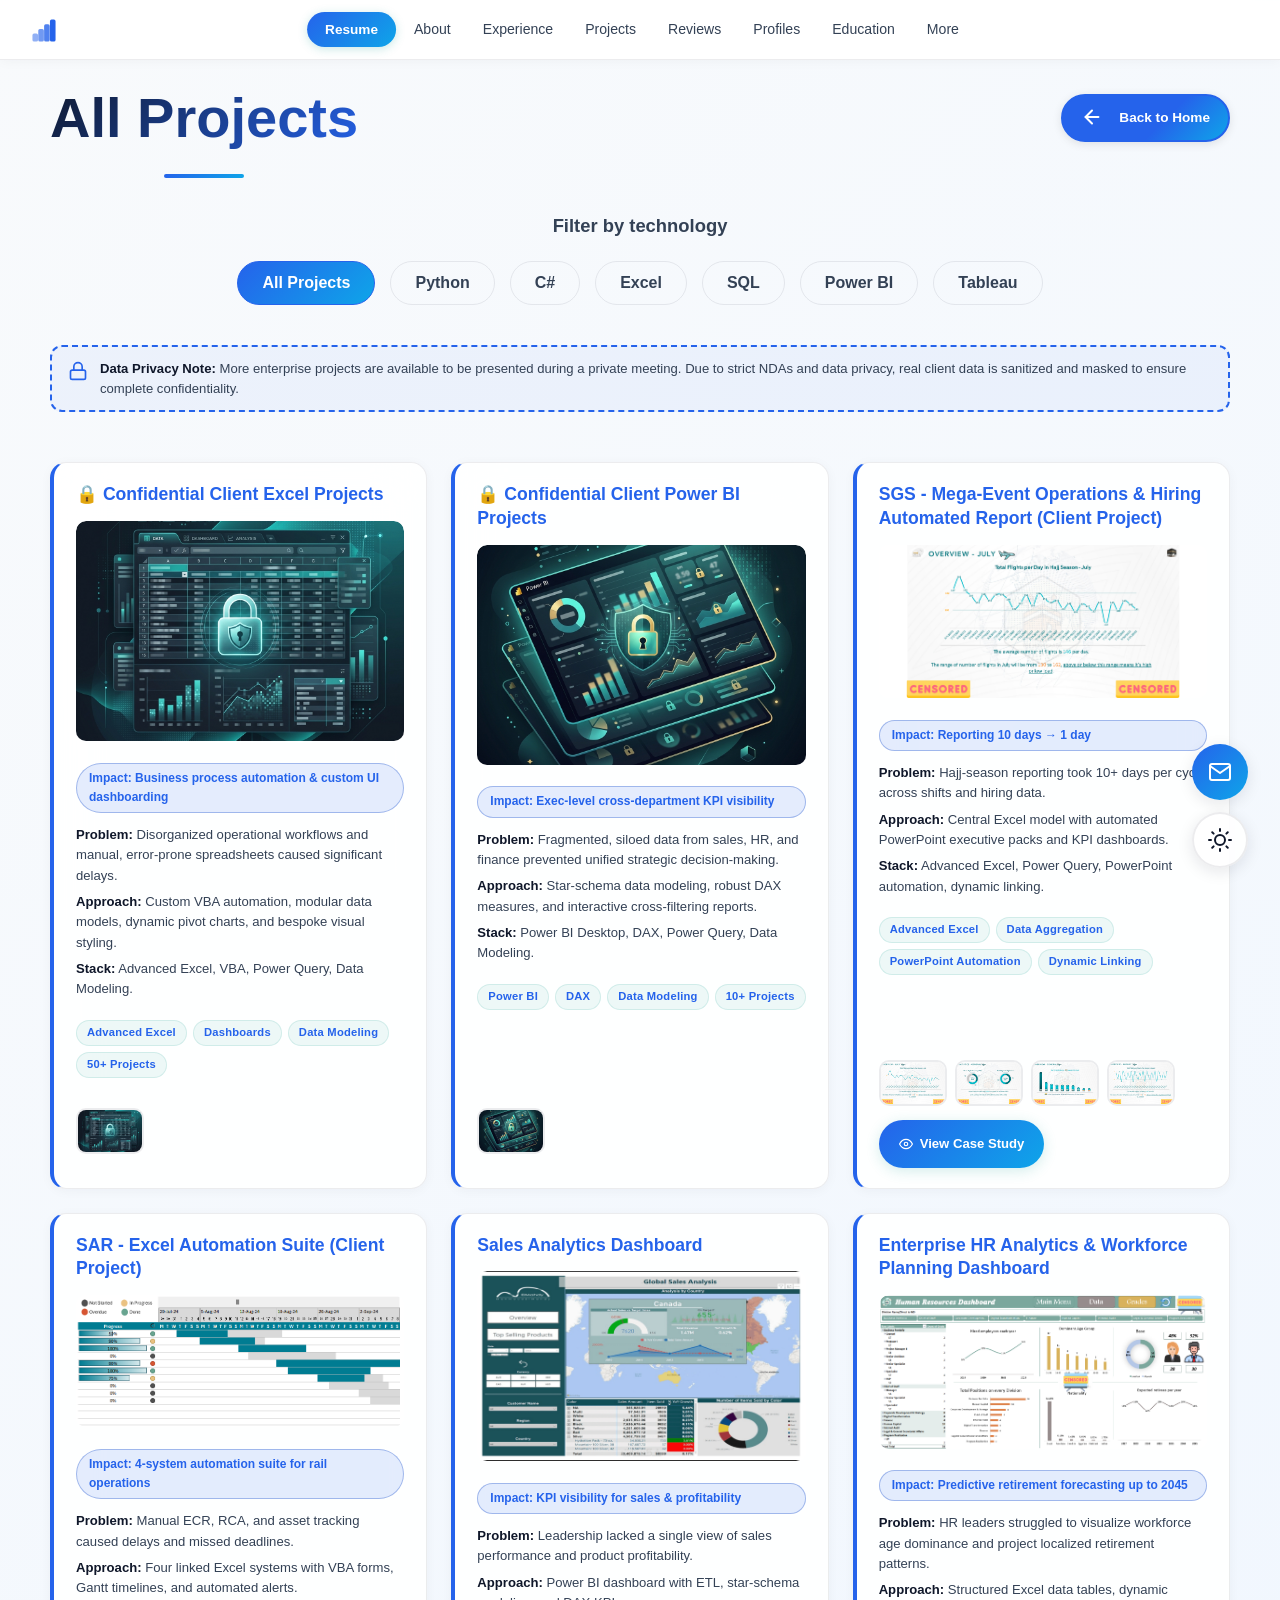
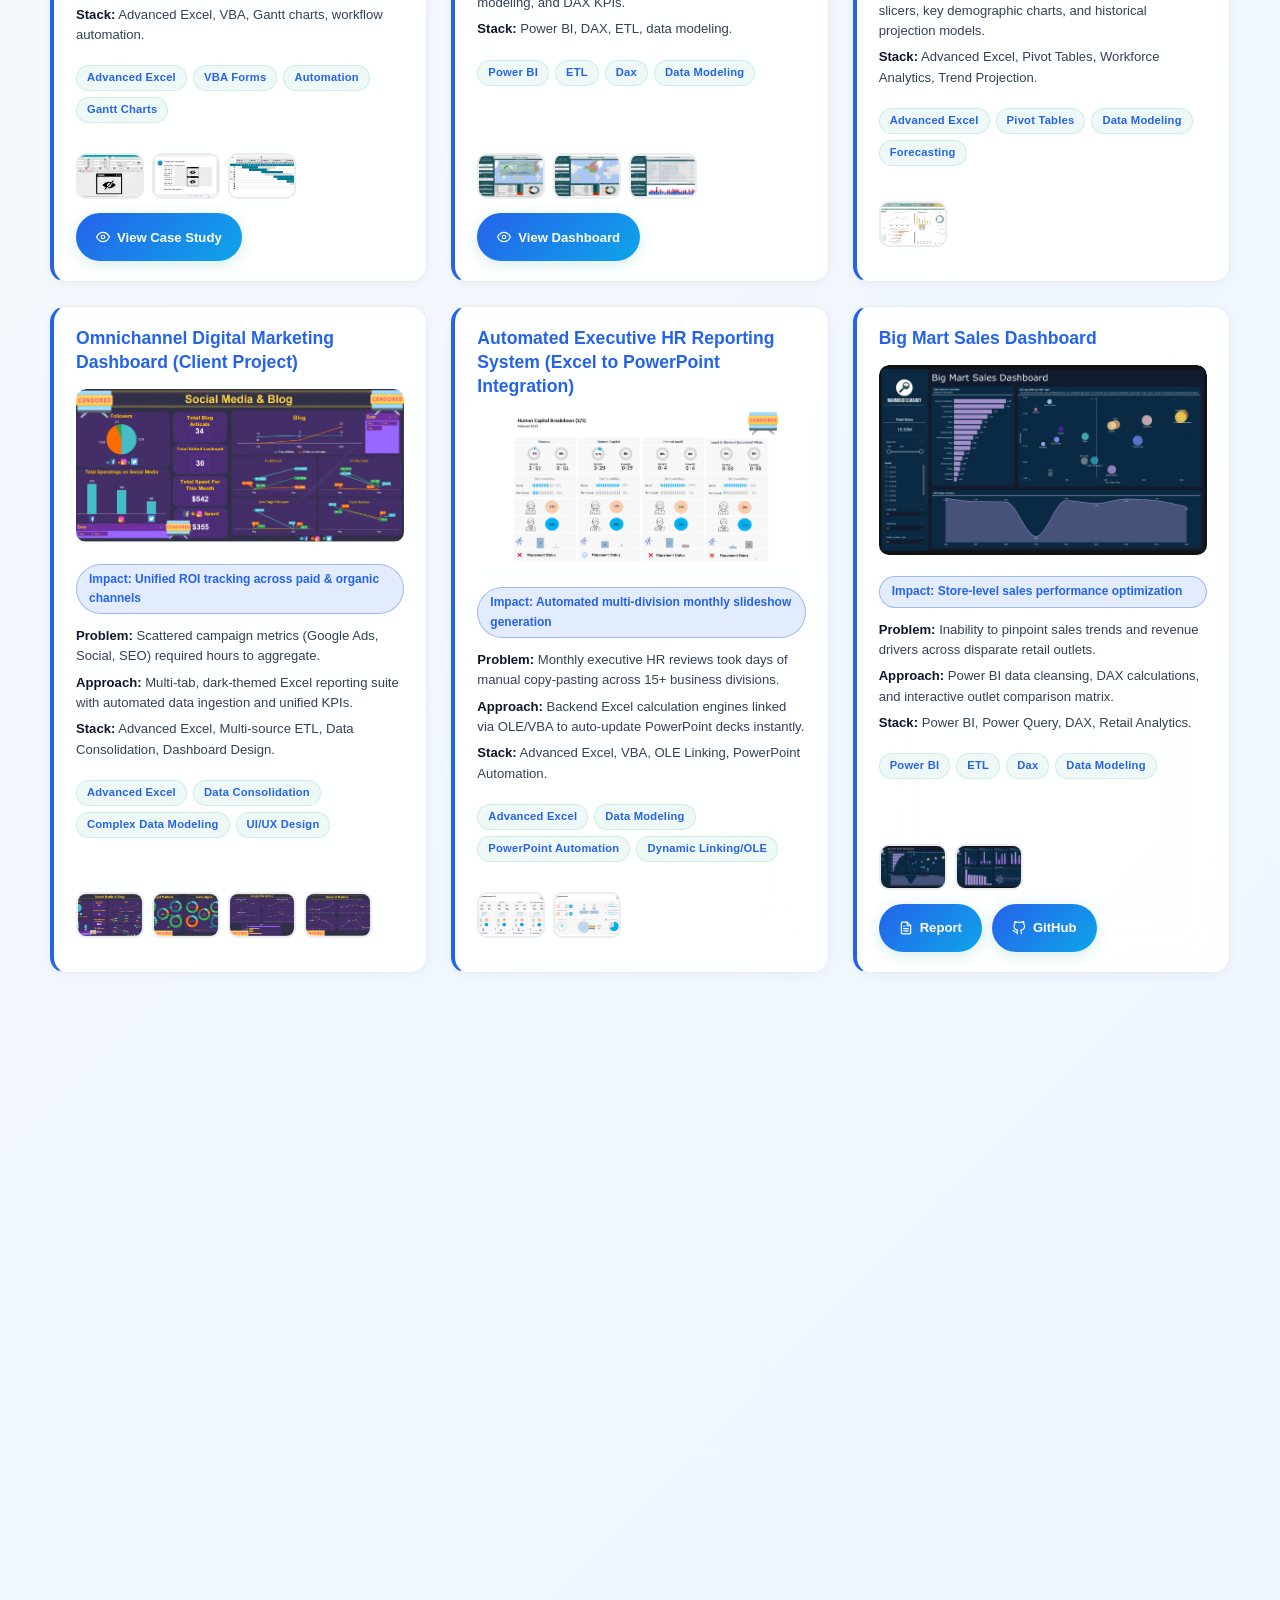
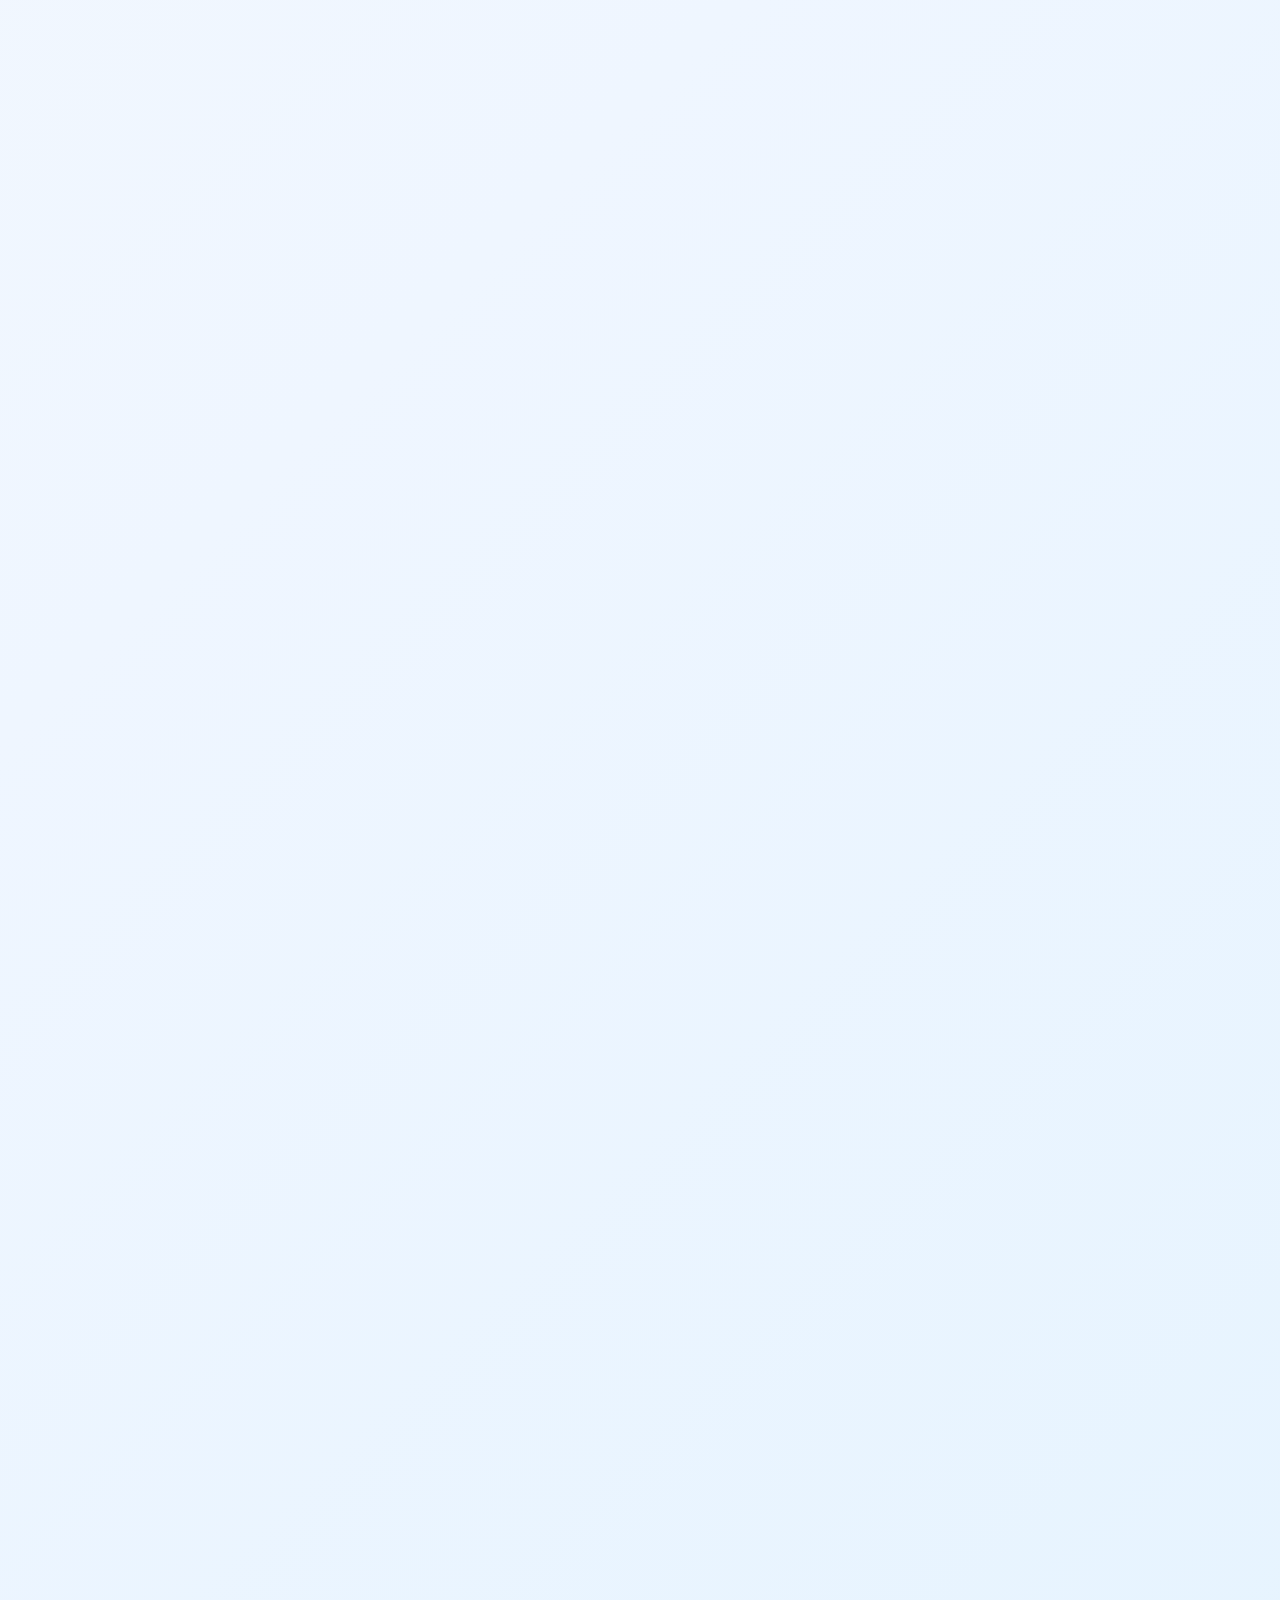
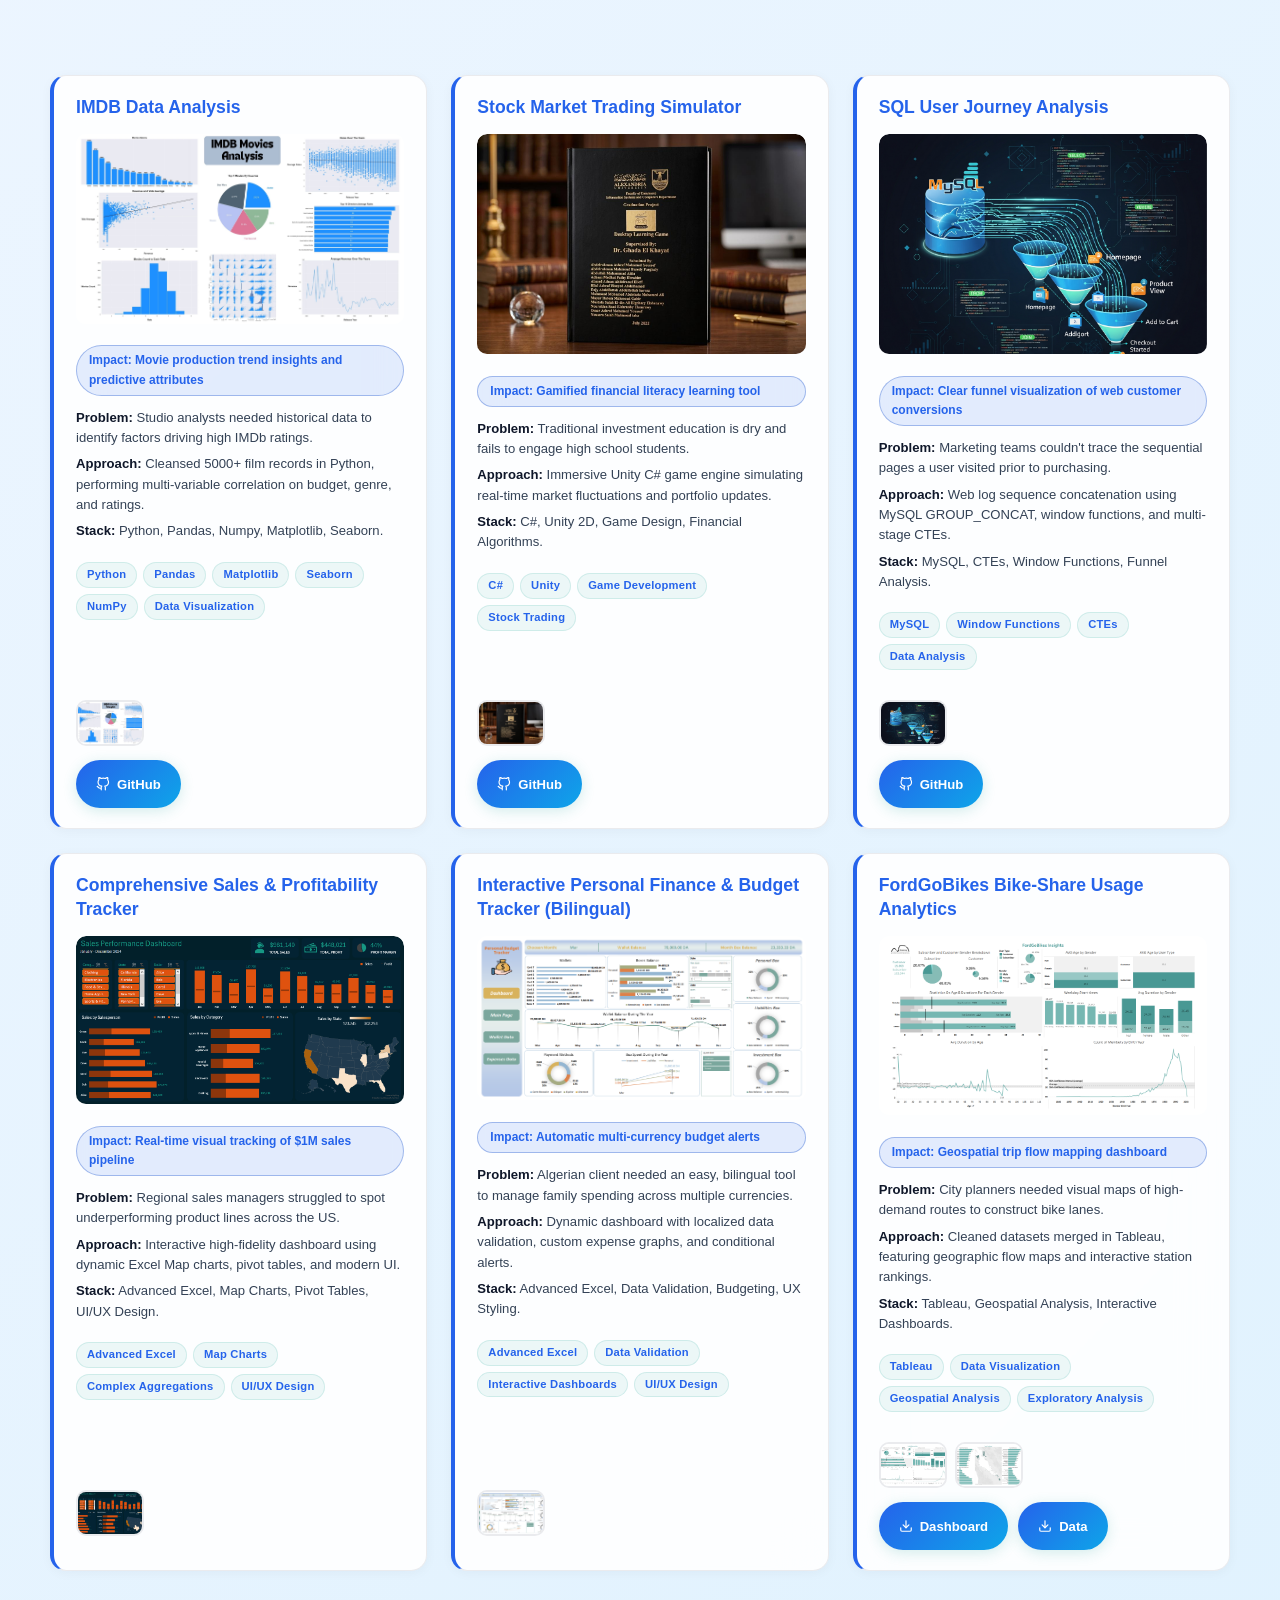
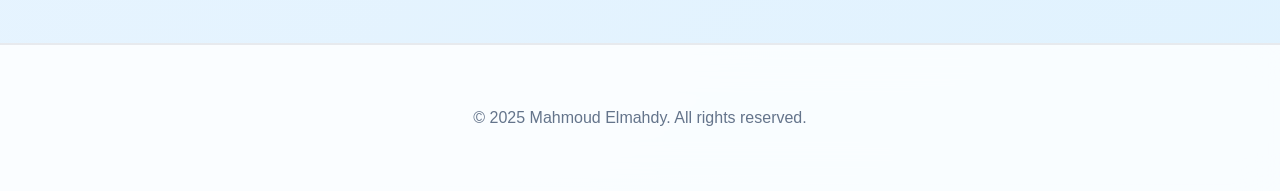
==== commit ce8c8b98: "refactor: reorganize experience section, delete deprecated text and scripts, and update grid styling" ====
--- a/projects.html
+++ b/projects.html
@@ -1,4 +1,4 @@
-﻿<!DOCTYPE html>
+<!DOCTYPE html>
 <html lang="en">
 <head>
     <meta charset="UTF-8">
@@ -90,23 +90,16 @@
     </div>
 
     <section id="all-projects" class="section fade-in">
-        <div class="projects-header">
-            <h2 class="section-title" style="margin-bottom: 0;">All Projects</h2>
-            <a href="index.html" class="projects-btn">
-                <svg width="22" height="22" viewBox="0 0 24 24" fill="none" stroke="currentColor" stroke-width="2.2" stroke-linecap="round" stroke-linejoin="round" style="margin-right:10px;"><path d="M19 12H5"></path><path d="M12 19l-7-7 7-7"></path></svg>
+        <div class="projects-header" style="display: flex; justify-content: space-between; align-items: center; width: 100%; text-align: left; margin-bottom: 35px; flex-wrap: wrap; gap: 15px;">
+            <h2 class="section-title" style="margin: 0; text-align: left;">All Projects</h2>
+            <a href="index.html" class="projects-btn" style="padding: 8px 18px; font-size: 0.85rem; font-weight: 600; border-radius: 30px; gap: 6px; margin: 0; box-shadow: 0 2px 10px rgba(0,0,0,0.1);">
+                <svg width="16" height="16" viewBox="0 0 24 24" fill="none" stroke="currentColor" stroke-width="2.2" stroke-linecap="round" stroke-linejoin="round"><path d="M19 12H5"></path><path d="M12 19l-7-7 7-7"></path></svg>
                 Back to Home
             </a>
         </div>
         
         <!-- Project Filters -->
         <div class="project-filters">
-            <h3 class="section-intro" style="margin-bottom: 12px;">Filter by outcome</h3>
-            <div class="filter-buttons" style="margin-bottom: 24px;">
-                <button class="filter-btn filter-btn-outcome active" data-outcome="all">All Outcomes</button>
-                <button class="filter-btn filter-btn-outcome" data-outcome="automation">Automation &amp; Excel</button>
-                <button class="filter-btn filter-btn-outcome" data-outcome="bi">BI &amp; Dashboards</button>
-                <button class="filter-btn filter-btn-outcome" data-outcome="sql-etl">SQL &amp; ETL</button>
-            </div>
             <h3 class="section-intro" style="margin-bottom: 20px;">Filter by technology</h3>
             <div class="filter-buttons">
                 <button class="filter-btn filter-btn-tech active" data-filter="all">All Projects</button>
@@ -124,551 +117,888 @@
             <span><strong>Data Privacy Note:</strong> More enterprise projects are available to be presented during a private meeting. Due to strict NDAs and data privacy, real client data is sanitized and masked to ensure complete confidentiality.</span>
         </div>
 
-        <div class="projects-grid">
+        <div class="projects-grid all-projects-grid">
             <!-- Confidential Excel Client Projects -->
-            <div class="project-card confidential-card fade-in" data-tech="excel" style="cursor: default;" onclick="">
-                <div class="project-image"><img src="Assets/Images/Projects/confidential-excel.png" alt="Confidential Excel Projects"></div>
-                <div class="project-content">
-                    <h3>🔒 Confidential Client Excel Projects</h3>
-                    <div class="project-tech">
-                        <span class="tech-tag">Advanced Excel</span>
-                        <span class="tech-tag">Dashboards</span>
-                        <span class="tech-tag">Data Modeling</span>
-                        <span class="tech-tag">50+ Projects</span>
-                    </div>
-                    <p>Over 50 professional Excel dashboards, reports, and data models delivered to clients across HR, Finance, Marketing, and Operations — protected under strict NDAs and confidentiality agreements.</p>
-                    <div class="project-links">
+            <div class="project-card confidential-card fade-in" onclick="handleProjectClick(this, event, 'confidential_excel')" data-project="confidential_excel" data-images="Assets/Images/Projects/confidential-excel.png" data-tech="excel">
+                <h3>🔒 Confidential Client Excel Projects</h3>
+                <div class="project-arrow-mobile">
+                    <svg width="18" height="18" viewBox="0 0 24 24" fill="none" stroke="currentColor" stroke-width="2.5" stroke-linecap="round" stroke-linejoin="round">
+                        <polyline points="6 9 12 15 18 9"></polyline>
+                    </svg>
+                </div>
+                <div class="project-details-mobile">
+                    <div class="project-image">
+                        <img src="Assets/Images/Projects/confidential-excel.png" alt="Confidential Excel Projects">
+                    </div>
+                    <div class="project-content">
+                        <span class="project-impact-badge">Impact: Business process automation &amp; custom UI dashboarding</span>
+                        <ul class="project-case-study">
+                            <li><strong>Problem:</strong> Disorganized operational workflows and manual, error-prone spreadsheets caused significant delays.</li>
+                            <li><strong>Approach:</strong> Custom VBA automation, modular data models, dynamic pivot charts, and bespoke visual styling.</li>
+                            <li><strong>Stack:</strong> Advanced Excel, VBA, Power Query, Data Modeling.</li>
+                        </ul>
+                        <div class="project-tech">
+                            <span class="tech-tag">Advanced Excel</span>
+                            <span class="tech-tag">Dashboards</span>
+                            <span class="tech-tag">Data Modeling</span>
+                            <span class="tech-tag">50+ Projects</span>
+                        </div>
+                        <div class="project-links">
+                        </div>
                     </div>
                 </div>
             </div>
 
             <!-- Confidential Power BI Client Projects -->
-            <div class="project-card confidential-card" data-tech="power bi" style="cursor: default;" onclick="">
-                <div class="project-image"><img src="Assets/Images/Projects/confidential-powerbi.png" alt="Confidential Power BI Projects"></div>
-                <div class="project-content">
-                    <h3>🔒 Confidential Client Power BI Projects</h3>
-                    <div class="project-tech">
-                        <span class="tech-tag">Power BI</span>
-                        <span class="tech-tag">DAX</span>
-                        <span class="tech-tag">Data Modeling</span>
-                        <span class="tech-tag">10+ Projects</span>
-                    </div>
-                    <p>Over 10 professional Power BI dashboards and interactive reports delivered to clients across various industries — protected under strict NDAs and confidentiality agreements.</p>
-                    <div class="project-links">
+            <div class="project-card confidential-card fade-in" onclick="handleProjectClick(this, event, 'confidential_powerbi')" data-project="confidential_powerbi" data-images="Assets/Images/Projects/confidential-powerbi.png" data-tech="power bi">
+                <h3>🔒 Confidential Client Power BI Projects</h3>
+                <div class="project-arrow-mobile">
+                    <svg width="18" height="18" viewBox="0 0 24 24" fill="none" stroke="currentColor" stroke-width="2.5" stroke-linecap="round" stroke-linejoin="round">
+                        <polyline points="6 9 12 15 18 9"></polyline>
+                    </svg>
+                </div>
+                <div class="project-details-mobile">
+                    <div class="project-image">
+                        <img src="Assets/Images/Projects/confidential-powerbi.png" alt="Confidential Power BI Projects">
+                    </div>
+                    <div class="project-content">
+                        <span class="project-impact-badge">Impact: Exec-level cross-department KPI visibility</span>
+                        <ul class="project-case-study">
+                            <li><strong>Problem:</strong> Fragmented, siloed data from sales, HR, and finance prevented unified strategic decision-making.</li>
+                            <li><strong>Approach:</strong> Star-schema data modeling, robust DAX measures, and interactive cross-filtering reports.</li>
+                            <li><strong>Stack:</strong> Power BI Desktop, DAX, Power Query, Data Modeling.</li>
+                        </ul>
+                        <div class="project-tech">
+                            <span class="tech-tag">Power BI</span>
+                            <span class="tech-tag">DAX</span>
+                            <span class="tech-tag">Data Modeling</span>
+                            <span class="tech-tag">10+ Projects</span>
+                        </div>
+                        <div class="project-links">
+                        </div>
                     </div>
                 </div>
             </div>
 
             <!-- Mega-Event Operations & Hiring Automated Report (Hajj Season) -->
-            <div class="project-card fade-in" onclick="openGallery('project_hajj')" data-project="project_hajj" data-images="Assets/Images/Projects/Mega-Event Operations & Hiring Automated Report (Hajj Season)/1.png,Assets/Images/Projects/Mega-Event Operations & Hiring Automated Report (Hajj Season)/2.png,Assets/Images/Projects/Mega-Event Operations & Hiring Automated Report (Hajj Season)/3.png,Assets/Images/Projects/Mega-Event Operations & Hiring Automated Report (Hajj Season)/4.png" data-tech="excel">
-                <div class="project-image">
-                    <img src="Assets/Images/Projects/Mega-Event Operations & Hiring Automated Report (Hajj Season)/1.png" alt="Mega-Event Operations & Hiring Automated Report" onerror="this.onerror=null;this.src='https://placehold.co/400x280/00bcd4/FFFFFF?text=Hajj+Operations+Report';">
-                </div>
-                <div class="project-content">
-                    <h3>SGS - Mega-Event Operations & Hiring Automated Report (Client Project)</h3>
-                    <p>A centralized Excel data model aggregating massive volumes of operational and hiring data for the Hajj season, with automated PowerPoint integration for real-time executive reporting of charts, hiring progress, and budget KPIs.</p>
-                    <div class="project-tech">
-                        <span class="tech-tag">Advanced Excel</span>
-                        <span class="tech-tag">Data Aggregation</span>
-                        <span class="tech-tag">PowerPoint Automation</span>
-                        <span class="tech-tag">Dynamic Linking</span>
-                    </div>
-                    <div class="project-links">
+            <div class="project-card fade-in" onclick="handleProjectClick(this, event, 'project_hajj')" data-project="project_hajj" data-images="Assets/Images/Projects/Mega-Event Operations & Hiring Automated Report (Hajj Season)/1.png,Assets/Images/Projects/Mega-Event Operations & Hiring Automated Report (Hajj Season)/2.png,Assets/Images/Projects/Mega-Event Operations & Hiring Automated Report (Hajj Season)/3.png,Assets/Images/Projects/Mega-Event Operations & Hiring Automated Report (Hajj Season)/4.png" data-tech="excel">
+                <h3>SGS - Mega-Event Operations &amp; Hiring Automated Report (Client Project)</h3>
+                <div class="project-arrow-mobile">
+                    <svg width="18" height="18" viewBox="0 0 24 24" fill="none" stroke="currentColor" stroke-width="2.5" stroke-linecap="round" stroke-linejoin="round">
+                        <polyline points="6 9 12 15 18 9"></polyline>
+                    </svg>
+                </div>
+                <div class="project-details-mobile">
+                    <div class="project-image" onclick="openGallery('project_hajj'); event.stopPropagation();">
+                        <img src="Assets/Images/Projects/Mega-Event Operations & Hiring Automated Report (Hajj Season)/1.png" alt="Mega-Event Operations & Hiring Automated Report" onerror="this.onerror=null;this.src='https://placehold.co/400x280/00bcd4/FFFFFF?text=Hajj+Operations+Report';">
+                    </div>
+                    <div class="project-content">
+                        <span class="project-impact-badge">Impact: Reporting 10 days → 1 day</span>
+                        <ul class="project-case-study">
+                            <li><strong>Problem:</strong> Hajj-season reporting took 10+ days per cycle across shifts and hiring data.</li>
+                            <li><strong>Approach:</strong> Central Excel model with automated PowerPoint executive packs and KPI dashboards.</li>
+                            <li><strong>Stack:</strong> Advanced Excel, Power Query, PowerPoint automation, dynamic linking.</li>
+                        </ul>
+                        <div class="project-tech">
+                            <span class="tech-tag">Advanced Excel</span>
+                            <span class="tech-tag">Data Aggregation</span>
+                            <span class="tech-tag">PowerPoint Automation</span>
+                            <span class="tech-tag">Dynamic Linking</span>
+                        </div>
+                        <div class="project-links">
+                            <a href="#" class="project-link" onclick="openGallery('project_hajj'); event.stopPropagation(); event.preventDefault();">
+                                <svg width="24" height="24" viewBox="0 0 24 24" fill="none" stroke="currentColor" stroke-width="2">
+                                    <path d="M1 12s4-8 11-8 11 8 11 8-4 8-11 8-11-8-11-8z" />
+                                    <circle cx="12" cy="12" r="3" />
+                                </svg>
+                                View Case Study
+                            </a>
+                        </div>
                     </div>
                 </div>
             </div>
 
             <!-- Project 4 - SAR -->
-            <div class="project-card fade-in" onclick="openGallery('project_sar')" data-project="project_sar" data-images="Assets/Images/Projects/SAR - Excel Automation Suite/SAR-Entry-Form-Censored.png,Assets/Images/Projects/SAR - Excel Automation Suite/SAR-Alert-Censored.png,Assets/Images/Projects/SAR - Excel Automation Suite/SAR-Gantt-Chart.png" data-tech="excel">
-                <div class="project-image">
-                    <img src="Assets/Images/Projects/SAR - Excel Automation Suite/SAR-Entry-Form-Censored.png" alt="SAR Excel Automation Suite">
-                </div>
-                <div class="project-content">
-                    <h3>SAR - Excel Automation Suite (Client Project)</h3>
-                    <p>Devised a 4-system Excel automation suite for SAR's engineering and operations teams. Built an ECR management system with Gantt chart timeline, automated overdue alerts, and developed systems for RCA tracking and asset task management.</p>
-                    <div class="project-tech">
-                        <span class="tech-tag">Advanced Excel</span>
-                        <span class="tech-tag">VBA Forms</span>
-                        <span class="tech-tag">Automation</span>
-                        <span class="tech-tag">Gantt Charts</span>
-                    </div>
-                    <div class="project-links">
-                    </div>
-                </div>
-            </div>
-
-            <!-- Project 1 -->
-            <div class="project-card fade-in" onclick="openGallery('project1')" data-project="project1" data-images="Assets/Images/Projects/Sales Analytics Dashboard/1.jpg,Assets/Images/Projects/Sales Analytics Dashboard/2.png,Assets/Images/Projects/Sales Analytics Dashboard/3.png" data-tech="power bi">
-                <div class="project-image">
-                    <img src="Assets/Images/Projects/Sales Analytics Dashboard/1.jpg" alt="Sales Analytics Dashboard" onerror="this.onerror=null;this.src='https://placehold.co/400x280/00bcd4/FFFFFF?text=Project+1';">
-                </div>
-                <div class="project-content">
-                    <h3>Sales Analytics Dashboard</h3>
-                    <p>Comprehensive sales performance dashboard featuring KPI tracking and trend analysis, allowing us to identify trends and determine which products are the most profitable.</p>
-                    <div class="project-tech">
-                        <span class="tech-tag">Power BI</span>
-                        <span class="tech-tag">ETL</span>
-                        <span class="tech-tag">Dax</span>
-                        <span class="tech-tag">Data Modeling</span>
-                    </div>
-                    <div class="project-links">
+            <div class="project-card fade-in" onclick="handleProjectClick(this, event, 'project_sar')" data-project="project_sar" data-images="Assets/Images/Projects/SAR - Excel Automation Suite/SAR-Entry-Form-Censored.png,Assets/Images/Projects/SAR - Excel Automation Suite/SAR-Alert-Censored.png,Assets/Images/Projects/SAR - Excel Automation Suite/SAR-Gantt-Chart.png" data-tech="excel">
+                <h3>SAR - Excel Automation Suite (Client Project)</h3>
+                <div class="project-arrow-mobile">
+                    <svg width="18" height="18" viewBox="0 0 24 24" fill="none" stroke="currentColor" stroke-width="2.5" stroke-linecap="round" stroke-linejoin="round">
+                        <polyline points="6 9 12 15 18 9"></polyline>
+                    </svg>
+                </div>
+                <div class="project-details-mobile">
+                    <div class="project-image" onclick="openGallery('project_sar'); event.stopPropagation();">
+                        <img src="Assets/Images/Projects/SAR - Excel Automation Suite/SAR-Gantt-Chart.png" alt="SAR Excel Automation Suite">
+                    </div>
+                    <div class="project-content">
+                        <span class="project-impact-badge">Impact: 4-system automation suite for rail operations</span>
+                        <ul class="project-case-study">
+                            <li><strong>Problem:</strong> Manual ECR, RCA, and asset tracking caused delays and missed deadlines.</li>
+                            <li><strong>Approach:</strong> Four linked Excel systems with VBA forms, Gantt timelines, and automated alerts.</li>
+                            <li><strong>Stack:</strong> Advanced Excel, VBA, Gantt charts, workflow automation.</li>
+                        </ul>
+                        <div class="project-tech">
+                            <span class="tech-tag">Advanced Excel</span>
+                            <span class="tech-tag">VBA Forms</span>
+                            <span class="tech-tag">Automation</span>
+                            <span class="tech-tag">Gantt Charts</span>
+                        </div>
+                        <div class="project-links">
+                            <a href="#" class="project-link" onclick="openGallery('project_sar'); event.stopPropagation(); event.preventDefault();">
+                                <svg width="24" height="24" viewBox="0 0 24 24" fill="none" stroke="currentColor" stroke-width="2">
+                                    <path d="M1 12s4-8 11-8 11 8 11 8-4 8-11 8-11-8-11-8z" />
+                                    <circle cx="12" cy="12" r="3" />
+                                </svg>
+                                View Case Study
+                            </a>
+                        </div>
+                    </div>
+                </div>
+            </div>
+
+            <!-- Project 1 - Sales Analytics -->
+            <div class="project-card fade-in" onclick="handleProjectClick(this, event, 'project1')" data-project="project1" data-images="Assets/Images/Projects/Sales Analytics Dashboard/1.jpg,Assets/Images/Projects/Sales Analytics Dashboard/2.png,Assets/Images/Projects/Sales Analytics Dashboard/3.png" data-tech="power bi">
+                <h3>Sales Analytics Dashboard</h3>
+                <div class="project-arrow-mobile">
+                    <svg width="18" height="18" viewBox="0 0 24 24" fill="none" stroke="currentColor" stroke-width="2.5" stroke-linecap="round" stroke-linejoin="round">
+                        <polyline points="6 9 12 15 18 9"></polyline>
+                    </svg>
+                </div>
+                <div class="project-details-mobile">
+                    <div class="project-image" onclick="openGallery('project1'); event.stopPropagation();">
+                        <img src="Assets/Images/Projects/Sales Analytics Dashboard/1.jpg" alt="Sales Analytics Dashboard" onerror="this.onerror=null;this.src='https://placehold.co/400x280/00bcd4/FFFFFF?text=Project+1';">
+                    </div>
+                    <div class="project-content">
+                        <span class="project-impact-badge">Impact: KPI visibility for sales &amp; profitability</span>
+                        <ul class="project-case-study">
+                            <li><strong>Problem:</strong> Leadership lacked a single view of sales performance and product profitability.</li>
+                            <li><strong>Approach:</strong> Power BI dashboard with ETL, star-schema modeling, and DAX KPIs.</li>
+                            <li><strong>Stack:</strong> Power BI, DAX, ETL, data modeling.</li>
+                        </ul>
+                        <div class="project-tech">
+                            <span class="tech-tag">Power BI</span>
+                            <span class="tech-tag">ETL</span>
+                            <span class="tech-tag">Dax</span>
+                            <span class="tech-tag">Data Modeling</span>
+                        </div>
+                        <div class="project-links">
+                            <a href="#" class="project-link" onclick="openGallery('project1'); event.stopPropagation(); event.preventDefault();">
+                                <svg width="24" height="24" viewBox="0 0 24 24" fill="none" stroke="currentColor" stroke-width="2">
+                                    <path d="M1 12s4-8 11-8 11 8 11 8-4 8-11 8-11-8-11-8z" />
+                                    <circle cx="12" cy="12" r="3" />
+                                </svg>
+                                View Dashboard
+                            </a>
+                        </div>
                     </div>
                 </div>
             </div>
 
             <!-- Enterprise HR Analytics & Workforce Planning Dashboard -->
-            <div class="project-card fade-in" onclick="openGallery('project_hr_analytics')" data-project="project_hr_analytics" data-images="Assets/Images/Projects/Enterprise HR Analytics & Workforce Planning Dashboard/1.png" data-tech="excel">
-                <div class="project-image">
-                    <img src="Assets/Images/Projects/Enterprise HR Analytics & Workforce Planning Dashboard/1.png" alt="Enterprise HR Analytics & Workforce Planning Dashboard" onerror="this.onerror=null;this.src='https://placehold.co/400x280/00bcd4/FFFFFF?text=HR+Analytics+Dashboard';">
-                </div>
-                <div class="project-content">
-                    <h3>Enterprise HR Analytics & Workforce Planning Dashboard</h3>
-                    <p>A fully interactive Excel dashboard consolidating HR records with dynamic visualizations to track age dominance, nationality distribution, and geographic base. Includes a forecasting model to visualize expected retirees up to 2045.</p>
-                    <div class="project-tech">
-                        <span class="tech-tag">Advanced Excel</span>
-                        <span class="tech-tag">Pivot Tables</span>
-                        <span class="tech-tag">Data Modeling</span>
-                        <span class="tech-tag">Forecasting</span>
-                    </div>
-                    <div class="project-links">
+            <div class="project-card fade-in" onclick="handleProjectClick(this, event, 'project_hr_analytics')" data-project="project_hr_analytics" data-images="Assets/Images/Projects/Enterprise HR Analytics & Workforce Planning Dashboard/1.png" data-tech="excel">
+                <h3>Enterprise HR Analytics &amp; Workforce Planning Dashboard</h3>
+                <div class="project-arrow-mobile">
+                    <svg width="18" height="18" viewBox="0 0 24 24" fill="none" stroke="currentColor" stroke-width="2.5" stroke-linecap="round" stroke-linejoin="round">
+                        <polyline points="6 9 12 15 18 9"></polyline>
+                    </svg>
+                </div>
+                <div class="project-details-mobile">
+                    <div class="project-image" onclick="openGallery('project_hr_analytics'); event.stopPropagation();">
+                        <img src="Assets/Images/Projects/Enterprise HR Analytics & Workforce Planning Dashboard/1.png" alt="Enterprise HR Analytics & Workforce Planning Dashboard" onerror="this.onerror=null;this.src='https://placehold.co/400x280/00bcd4/FFFFFF?text=HR+Analytics+Dashboard';">
+                    </div>
+                    <div class="project-content">
+                        <span class="project-impact-badge">Impact: Predictive retirement forecasting up to 2045</span>
+                        <ul class="project-case-study">
+                            <li><strong>Problem:</strong> HR leaders struggled to visualize workforce age dominance and project localized retirement patterns.</li>
+                            <li><strong>Approach:</strong> Structured Excel data tables, dynamic slicers, key demographic charts, and historical projection models.</li>
+                            <li><strong>Stack:</strong> Advanced Excel, Pivot Tables, Workforce Analytics, Trend Projection.</li>
+                        </ul>
+                        <div class="project-tech">
+                            <span class="tech-tag">Advanced Excel</span>
+                            <span class="tech-tag">Pivot Tables</span>
+                            <span class="tech-tag">Data Modeling</span>
+                            <span class="tech-tag">Forecasting</span>
+                        </div>
+                        <div class="project-links">
+                        </div>
                     </div>
                 </div>
             </div>
 
             <!-- Omnichannel Digital Marketing & Paid Ads Dashboard -->
-            <div class="project-card fade-in" onclick="openGallery('project_omnichannel')" data-project="project_omnichannel" data-images="Assets/Images/Projects/Omnichannel Digital Marketing & Paid Ads Dashboard (Travel & Tourism)/1.png,Assets/Images/Projects/Omnichannel Digital Marketing & Paid Ads Dashboard (Travel & Tourism)/2.png,Assets/Images/Projects/Omnichannel Digital Marketing & Paid Ads Dashboard (Travel & Tourism)/3.png,Assets/Images/Projects/Omnichannel Digital Marketing & Paid Ads Dashboard (Travel & Tourism)/4.png" data-tech="excel">
-                <div class="project-image">
-                    <img src="Assets/Images/Projects/Omnichannel Digital Marketing & Paid Ads Dashboard (Travel & Tourism)/1.png" alt="Omnichannel Digital Marketing & Paid Ads Dashboard" onerror="this.onerror=null;this.src='https://placehold.co/400x280/00bcd4/FFFFFF?text=Marketing+Dashboard';">
-                </div>
-                <div class="project-content">
-                    <h3>Omnichannel Digital Marketing Dashboard (Client Project)</h3>
-                    <p>A comprehensive, multi-tab Excel dashboard consolidating fragmented marketing data (Google Ads, Social Media, SEO, and Blog) for a travel agency (Tourzable), with a cohesive dark mode UI for premium executive experience.</p>
-                    <div class="project-tech">
-                        <span class="tech-tag">Advanced Excel</span>
-                        <span class="tech-tag">Data Consolidation</span>
-                        <span class="tech-tag">Complex Data Modeling</span>
-                        <span class="tech-tag">UI/UX Design</span>
-                    </div>
-                    <div class="project-links">
+            <div class="project-card fade-in" onclick="handleProjectClick(this, event, 'project_omnichannel')" data-project="project_omnichannel" data-images="Assets/Images/Projects/Omnichannel Digital Marketing & Paid Ads Dashboard (Travel & Tourism)/1.png,Assets/Images/Projects/Omnichannel Digital Marketing & Paid Ads Dashboard (Travel & Tourism)/2.png,Assets/Images/Projects/Omnichannel Digital Marketing & Paid Ads Dashboard (Travel & Tourism)/3.png,Assets/Images/Projects/Omnichannel Digital Marketing & Paid Ads Dashboard (Travel & Tourism)/4.png" data-tech="excel">
+                <h3>Omnichannel Digital Marketing Dashboard (Client Project)</h3>
+                <div class="project-arrow-mobile">
+                    <svg width="18" height="18" viewBox="0 0 24 24" fill="none" stroke="currentColor" stroke-width="2.5" stroke-linecap="round" stroke-linejoin="round">
+                        <polyline points="6 9 12 15 18 9"></polyline>
+                    </svg>
+                </div>
+                <div class="project-details-mobile">
+                    <div class="project-image" onclick="openGallery('project_omnichannel'); event.stopPropagation();">
+                        <img src="Assets/Images/Projects/Omnichannel Digital Marketing & Paid Ads Dashboard (Travel & Tourism)/1.png" alt="Omnichannel Digital Marketing & Paid Ads Dashboard" onerror="this.onerror=null;this.src='https://placehold.co/400x280/00bcd4/FFFFFF?text=Marketing+Dashboard';">
+                    </div>
+                    <div class="project-content">
+                        <span class="project-impact-badge">Impact: Unified ROI tracking across paid &amp; organic channels</span>
+                        <ul class="project-case-study">
+                            <li><strong>Problem:</strong> Scattered campaign metrics (Google Ads, Social, SEO) required hours to aggregate.</li>
+                            <li><strong>Approach:</strong> Multi-tab, dark-themed Excel reporting suite with automated data ingestion and unified KPIs.</li>
+                            <li><strong>Stack:</strong> Advanced Excel, Multi-source ETL, Data Consolidation, Dashboard Design.</li>
+                        </ul>
+                        <div class="project-tech">
+                            <span class="tech-tag">Advanced Excel</span>
+                            <span class="tech-tag">Data Consolidation</span>
+                            <span class="tech-tag">Complex Data Modeling</span>
+                            <span class="tech-tag">UI/UX Design</span>
+                        </div>
+                        <div class="project-links">
+                        </div>
                     </div>
                 </div>
             </div>
 
             <!-- Automated Executive HR Reporting System -->
-            <div class="project-card fade-in" onclick="openGallery('project_hr_reporting')" data-project="project_hr_reporting" data-images="Assets/Images/Projects/Automated Executive HR Reporting System (Excel to PowerPoint Integration)/1.png,Assets/Images/Projects/Automated Executive HR Reporting System (Excel to PowerPoint Integration)/2.png" data-tech="excel">
-                <div class="project-image">
-                    <img src="Assets/Images/Projects/Automated Executive HR Reporting System (Excel to PowerPoint Integration)/1.png" alt="Automated Executive HR Reporting System" onerror="this.onerror=null;this.src='https://placehold.co/400x280/00bcd4/FFFFFF?text=HR+Reporting+System';">
-                </div>
-                <div class="project-content">
-                    <h3>Automated Executive HR Reporting System (Excel to PowerPoint Integration)</h3>
-                    <p>A robust backend data model in Excel processing monthly HR metrics (Turnover, Localization, Payroll, Joiners/Leavers across 15+ divisions) with seamless, automated integration to PowerPoint for one-click executive reporting.</p>
-                    <div class="project-tech">
-                        <span class="tech-tag">Advanced Excel</span>
-                        <span class="tech-tag">Data Modeling</span>
-                        <span class="tech-tag">PowerPoint Automation</span>
-                        <span class="tech-tag">Dynamic Linking/OLE</span>
-                    </div>
-                    <div class="project-links">
-                    </div>
-                </div>
-            </div>
-
-            <!-- Project 2 -->
-            <div class="project-card fade-in" onclick="openGallery('project2')" data-project="project2" data-images="Assets\Images\Projects\Big Mart Sales Dashboard\1.jpeg,Assets\Images\Projects\Big Mart Sales Dashboard\2.jpeg" data-tech="power bi">
-                <div class="project-image">
-                    <img src="Assets\Images\Projects\Big Mart Sales Dashboard\1.jpeg" alt="Customer Segmentation ML" onerror="this.onerror=null;this.src='https://placehold.co/400x280/00bcd4/FFFFFF?text=Project+2';">
-                </div>
-                <div class="project-content">
-                    <h3>Big Mart Sales Dashboard</h3>
-                    <p>An interactive dashboard analyzing Big Mart's sales data to uncover performance trends and identify the primary drivers of revenue across different products and outlets.</p>
-                    <div class="project-tech">
-                        <span class="tech-tag">Power BI</span>
-                        <span class="tech-tag">ETL</span>
-                        <span class="tech-tag">Dax</span>
-                        <span class="tech-tag">Data Modeling</span>
-                    </div>
-                    <div class="project-links">
-                        <a href="https://mavenanalytics.io/project/23470" class="project-link" onclick="event.stopPropagation()">
-                            <svg width="24" height="24" viewBox="0 0 24 24" fill="none" stroke="currentColor" stroke-width="2" stroke-linecap="round" stroke-linejoin="round"><path d="M14 2H6a2 2 0 0 0-2 2v16a2 2 0 0 0 2 2h12a2 2 0 0 0 2-2V8z"></path><polyline points="14 2 14 8 20 8"></polyline><line x1="16" y1="13" x2="8" y2="13"></line><line x1="16" y1="17" x2="8" y2="17"></line><polyline points="10 9 9 9 8 9"></polyline></svg>
-                            Report
-                        </a>
-                        <a href="https://github.com/MahmoudElMahdi/CognoRise-InfoTech-Internship-Projects/tree/main/Project%203%20-%20BIGMART%20SALES%20DATA" class="project-link" onclick="event.stopPropagation()">
-                            <svg width="24" height="24" viewBox="0 0 24 24" fill="none" stroke="currentColor" stroke-width="2" stroke-linecap="round" stroke-linejoin="round"><path d="M9 19c-5 1.5-5-2.5-7-3m14 6v-3.87a3.37 3.37 0 0 0-.94-2.61c3.14-.35 6.44-1.54 6.44-7A5.44 5.44 0 0 0 20 4.77 5.07 5.07 0 0 0 19.91 1S18.73.65 16 2.48a13.38 13.38 0 0 0-7 0C6.27.65 5.09 1 5.09 1A5.07 5.07 0 0 0 5 4.77a5.44 5.44 0 0 0-1.5 3.78c0 5.42 3.3 6.61 6.44 7A3.37 3.37 0 0 0 9 18.13V22"></path></svg>
-                            GitHub
-                        </a>
-                    </div>
-                </div>
-            </div>
-
-            <!-- Project 3 -->
-            <div class="project-card fade-in" onclick="openGallery('project3')" data-project="project3" data-images="Assets\Images\Projects\Finding Donors for Charity\1.png,Assets\Images\Projects\Finding Donors for Charity\2.PNG" data-tech="python">
-                <div class="project-image">
-                    <img src="Assets\Images\Projects\Finding Donors for Charity\1.png" alt="Financial Report Automation" onerror="this.onerror=null;this.src='https://placehold.co/400x280/00bcd4/FFFFFF?text=Project+3';">
-                </div>
-                <div class="project-content">
-                    <h3>Finding Donors for Charity</h3>
-                    <p>This project involved a comparative analysis of supervised learning algorithms from the scikit-learn library. I developed a framework to evaluate and contrast the performance of various models, providing insights into their practical application and the critical skill of selecting the most suitable algorithm for a given machine learning task.</p>
-                    <div class="project-tech">
-                        <span class="tech-tag">Python</span>
-                        <span class="tech-tag">Scikit-learn</span>
-                        <span class="tech-tag">Pandas</span>
-                        <span class="tech-tag">NumPy</span>
-                        <span class="tech-tag">Matplotlib</span>
-                        <span class="tech-tag">Feature Engineering</span>
-                    </div>
-                    <div class="project-links">
-                        <a href="https://github.com/MahmoudElMahdi/Finding-Donors-for-CharityML/tree/main" class="project-link" onclick="event.stopPropagation()">
-                            <svg width="24" height="24" viewBox="0 0 24 24" fill="none" stroke="currentColor" stroke-width="2" stroke-linecap="round" stroke-linejoin="round"><path d="M9 19c-5 1.5-5-2.5-7-3m14 6v-3.87a3.37 3.37 0 0 0-.94-2.61c3.14-.35 6.44-1.54 6.44-7A5.44 5.44 0 0 0 20 4.77 5.07 5.07 0 0 0 19.91 1S18.73.65 16 2.48a13.38 13.38 0 0 0-7 0C6.27.65 5.09 1 5.09 1A5.07 5.07 0 0 0 5 4.77a5.44 5.44 0 0 0-1.5 3.78c0 5.42 3.3 6.61 6.44 7A3.37 3.37 0 0 0 9 18.13V22"></path></svg>
-                            GitHub
-                        </a>
+            <div class="project-card fade-in" onclick="handleProjectClick(this, event, 'project_hr_reporting')" data-project="project_hr_reporting" data-images="Assets/Images/Projects/Automated Executive HR Reporting System (Excel to PowerPoint Integration)/1.png,Assets/Images/Projects/Automated Executive HR Reporting System (Excel to PowerPoint Integration)/2.png" data-tech="excel">
+                <h3>Automated Executive HR Reporting System (Excel to PowerPoint Integration)</h3>
+                <div class="project-arrow-mobile">
+                    <svg width="18" height="18" viewBox="0 0 24 24" fill="none" stroke="currentColor" stroke-width="2.5" stroke-linecap="round" stroke-linejoin="round">
+                        <polyline points="6 9 12 15 18 9"></polyline>
+                    </svg>
+                </div>
+                <div class="project-details-mobile">
+                    <div class="project-image" onclick="openGallery('project_hr_reporting'); event.stopPropagation();">
+                        <img src="Assets/Images/Projects/Automated Executive HR Reporting System (Excel to PowerPoint Integration)/1.png" alt="Automated Executive HR Reporting System" onerror="this.onerror=null;this.src='https://placehold.co/400x280/00bcd4/FFFFFF?text=HR+Reporting+System';">
+                    </div>
+                    <div class="project-content">
+                        <span class="project-impact-badge">Impact: Automated multi-division monthly slideshow generation</span>
+                        <ul class="project-case-study">
+                            <li><strong>Problem:</strong> Monthly executive HR reviews took days of manual copy-pasting across 15+ business divisions.</li>
+                            <li><strong>Approach:</strong> Backend Excel calculation engines linked via OLE/VBA to auto-update PowerPoint decks instantly.</li>
+                            <li><strong>Stack:</strong> Advanced Excel, VBA, OLE Linking, PowerPoint Automation.</li>
+                        </ul>
+                        <div class="project-tech">
+                            <span class="tech-tag">Advanced Excel</span>
+                            <span class="tech-tag">Data Modeling</span>
+                            <span class="tech-tag">PowerPoint Automation</span>
+                            <span class="tech-tag">Dynamic Linking/OLE</span>
+                        </div>
+                        <div class="project-links">
+                        </div>
+                    </div>
+                </div>
+            </div>
+
+            <!-- Project 2 - Big Mart Sales -->
+            <div class="project-card fade-in" onclick="handleProjectClick(this, event, 'project2')" data-project="project2" data-images="Assets\Images\Projects\Big Mart Sales Dashboard\1.jpeg,Assets\Images\Projects\Big Mart Sales Dashboard\2.jpeg" data-tech="power bi">
+                <h3>Big Mart Sales Dashboard</h3>
+                <div class="project-arrow-mobile">
+                    <svg width="18" height="18" viewBox="0 0 24 24" fill="none" stroke="currentColor" stroke-width="2.5" stroke-linecap="round" stroke-linejoin="round">
+                        <polyline points="6 9 12 15 18 9"></polyline>
+                    </svg>
+                </div>
+                <div class="project-details-mobile">
+                    <div class="project-image" onclick="openGallery('project2'); event.stopPropagation();">
+                        <img src="Assets\Images\Projects\Big Mart Sales Dashboard\1.jpeg" alt="Customer Segmentation ML" onerror="this.onerror=null;this.src='https://placehold.co/400x280/00bcd4/FFFFFF?text=Project+2';">
+                    </div>
+                    <div class="project-content">
+                        <span class="project-impact-badge">Impact: Store-level sales performance optimization</span>
+                        <ul class="project-case-study">
+                            <li><strong>Problem:</strong> Inability to pinpoint sales trends and revenue drivers across disparate retail outlets.</li>
+                            <li><strong>Approach:</strong> Power BI data cleansing, DAX calculations, and interactive outlet comparison matrix.</li>
+                            <li><strong>Stack:</strong> Power BI, Power Query, DAX, Retail Analytics.</li>
+                        </ul>
+                        <div class="project-tech">
+                            <span class="tech-tag">Power BI</span>
+                            <span class="tech-tag">ETL</span>
+                            <span class="tech-tag">Dax</span>
+                            <span class="tech-tag">Data Modeling</span>
+                        </div>
+                        <div class="project-links">
+                            <a href="https://mavenanalytics.io/project/23470" class="project-link" onclick="event.stopPropagation()" target="_blank">
+                                <svg width="24" height="24" viewBox="0 0 24 24" fill="none" stroke="currentColor" stroke-width="2" stroke-linecap="round" stroke-linejoin="round">
+                                    <path d="M14 2H6a2 2 0 0 0-2 2v16a2 2 0 0 0 2 2h12a2 2 0 0 0 2-2V8z"></path>
+                                    <polyline points="14 2 14 8 20 8"></polyline>
+                                    <line x1="16" y1="13" x2="8" y2="13"></line>
+                                    <line x1="16" y1="17" x2="8" y2="17"></line>
+                                    <polyline points="10 9 9 9 8 9"></polyline>
+                                </svg>
+                                Report
+                            </a>
+                            <a href="https://github.com/MahmoudElMahdi/CognoRise-InfoTech-Internship-Projects/tree/main/Project%203%20-%20BIGMART%20SALES%20DATA" class="project-link" onclick="event.stopPropagation()" target="_blank">
+                                <svg width="24" height="24" viewBox="0 0 24 24" fill="none" stroke="currentColor" stroke-width="2" stroke-linecap="round" stroke-linejoin="round">
+                                    <path d="M9 19c-5 1.5-5-2.5-7-3m14 6v-3.87a3.37 3.37 0 0 0-.94-2.61c3.14-.35 6.44-1.54 6.44-7A5.44 5.44 0 0 0 20 4.77 5.07 5.07 0 0 0 19.91 1S18.73.65 16 2.48a13.38 13.38 0 0 0-7 0C6.27.65 5.09 1 5.09 1A5.07 5.07 0 0 0 5 4.77a5.44 5.44 0 0 0-1.5 3.78c0 5.42 3.3 6.61 6.44 7A3.37 3.37 0 0 0 9 18.13V22"></path>
+                                </svg>
+                                GitHub
+                            </a>
+                        </div>
+                    </div>
+                </div>
+            </div>
+
+            <!-- Project 3 - Finding Donors -->
+            <div class="project-card fade-in" onclick="handleProjectClick(this, event, 'project3')" data-project="project3" data-images="Assets\Images\Projects\Finding Donors for Charity\1.png,Assets\Images\Projects\Finding Donors for Charity\2.PNG" data-tech="python">
+                <h3>Finding Donors for Charity</h3>
+                <div class="project-arrow-mobile">
+                    <svg width="18" height="18" viewBox="0 0 24 24" fill="none" stroke="currentColor" stroke-width="2.5" stroke-linecap="round" stroke-linejoin="round">
+                        <polyline points="6 9 12 15 18 9"></polyline>
+                    </svg>
+                </div>
+                <div class="project-details-mobile">
+                    <div class="project-image" onclick="openGallery('project3'); event.stopPropagation();">
+                        <img src="Assets\Images\Projects\Finding Donors for Charity\1.png" alt="Financial Report Automation" onerror="this.onerror=null;this.src='https://placehold.co/400x280/00bcd4/FFFFFF?text=Project+3';">
+                    </div>
+                    <div class="project-content">
+                        <span class="project-impact-badge">Impact: Targeted fundraising through optimized classifier models</span>
+                        <ul class="project-case-study">
+                            <li><strong>Problem:</strong> High direct-mail marketing costs due to indiscriminate donor outreach campaigns.</li>
+                            <li><strong>Approach:</strong> Comparative testing of scikit-learn classifiers, hyperparameter tuning, and feature importance analysis.</li>
+                            <li><strong>Stack:</strong> Python, Scikit-learn, Pandas, Feature Engineering, Matplotlib.</li>
+                        </ul>
+                        <div class="project-tech">
+                            <span class="tech-tag">Python</span>
+                            <span class="tech-tag">Scikit-learn</span>
+                            <span class="tech-tag">Pandas</span>
+                            <span class="tech-tag">NumPy</span>
+                            <span class="tech-tag">Matplotlib</span>
+                            <span class="tech-tag">Feature Engineering</span>
+                        </div>
+                        <div class="project-links">
+                            <a href="https://github.com/MahmoudElMahdi/Finding-Donors-for-CharityML/tree/main" class="project-link" onclick="event.stopPropagation()" target="_blank">
+                                <svg width="24" height="24" viewBox="0 0 24 24" fill="none" stroke="currentColor" stroke-width="2" stroke-linecap="round" stroke-linejoin="round">
+                                    <path d="M9 19c-5 1.5-5-2.5-7-3m14 6v-3.87a3.37 3.37 0 0 0-.94-2.61c3.14-.35 6.44-1.54 6.44-7A5.44 5.44 0 0 0 20 4.77 5.07 5.07 0 0 0 19.91 1S18.73.65 16 2.48a13.38 13.38 0 0 0-7 0C6.27.65 5.09 1 5.09 1A5.07 5.07 0 0 0 5 4.77a5.44 5.44 0 0 0-1.5 3.78c0 5.42 3.3 6.61 6.44 7A3.37 3.37 0 0 0 9 18.13V22"></path>
+                                </svg>
+                                GitHub
+                            </a>
+                        </div>
                     </div>
                 </div>
             </div>
             
-            <!-- Project 4 -->
-            <div class="project-card fade-in" onclick="openGallery('project4')" data-project="project4" data-images="Assets\Images\Projects\Data Warehouse\analytics_roadmap.png,Assets\Images\Projects\Data Warehouse\High Level Architecture.png,Assets\Images\Projects\Data Warehouse\data_model.drawio.png,Assets\Images\Projects\Data Warehouse\data_flow.drawio.png,Assets\Images\Projects\Data Warehouse\data_integration.drawio.png" data-tech="sql">
-                <div class="project-image">
-                    <img src="Assets\Images\Projects\Data Warehouse\analytics_roadmap.png" alt="SQL Data Warehouse Project" onerror="this.onerror=null;this.src='https://placehold.co/400x280/00bcd4/FFFFFF?text=Data+Warehouse+Project';">
-                </div>
-                <div class="project-content">
-                    <h3>Data Warehouse and Analytics Project</h3>
-                    <p>Building a modern data warehouse with SQL Server using Medallion Architecture (Bronze, Silver, Gold layers). Includes ETL processes, data modeling, and analytics for customer behavior, product performance, and sales trends.</p>
-                    <div class="project-tech">
-                        <span class="tech-tag">SQL Server</span>
-                        <span class="tech-tag">ETL</span>
-                        <span class="tech-tag">Data Modeling</span>
-                        <span class="tech-tag">Data Analytics</span>
-                        <span class="tech-tag">Data Warehouse</span>
-                    </div>
-                    <div class="project-links">
-                        <a href="https://github.com/MahmoudElMahdi/sql-data-warehouse-project" class="project-link" onclick="event.stopPropagation()">
-                            <svg width="24" height="24" viewBox="0 0 24 24" fill="none" stroke="currentColor" stroke-width="2" stroke-linecap="round" stroke-linejoin="round"><path d="M9 19c-5 1.5-5-2.5-7-3m14 6v-3.87a3.37 3.37 0 0 0-.94-2.61c3.14-.35 6.44-1.54 6.44-7A5.44 5.44 0 0 0 20 4.77 5.07 5.07 0 0 0 19.91 1S18.73.65 16 2.48a13.38 13.38 0 0 0-7 0C6.27.65 5.09 1 5.09 1A5.07 5.07 0 0 0 5 4.77a5.44 5.44 0 0 0-1.5 3.78c0 5.42 3.3 6.61 6.44 7A3.37 3.37 0 0 0 9 18.13V22"></path></svg>
-                            GitHub
-                        </a>
+            <!-- Project 4 - Data Warehouse -->
+            <div class="project-card fade-in" onclick="handleProjectClick(this, event, 'project4')" data-project="project4" data-images="Assets\Images\Projects\Data Warehouse\analytics_roadmap.png,Assets\Images\Projects\Data Warehouse\High Level Architecture.png,Assets\Images\Projects\Data Warehouse\data_model.drawio.png,Assets\Images\Projects\Data Warehouse\data_flow.drawio.png,Assets\Images\Projects\Data Warehouse\data_integration.drawio.png" data-tech="sql">
+                <h3>Data Warehouse and Analytics Project</h3>
+                <div class="project-arrow-mobile">
+                    <svg width="18" height="18" viewBox="0 0 24 24" fill="none" stroke="currentColor" stroke-width="2.5" stroke-linecap="round" stroke-linejoin="round">
+                        <polyline points="6 9 12 15 18 9"></polyline>
+                    </svg>
+                </div>
+                <div class="project-details-mobile">
+                    <div class="project-image" onclick="openGallery('project4'); event.stopPropagation();">
+                        <img src="Assets\Images\Projects\Data Warehouse\analytics_roadmap.png" alt="SQL Data Warehouse Project" onerror="this.onerror=null;this.src='https://placehold.co/400x280/00bcd4/FFFFFF?text=Data+Warehouse+Project';">
+                    </div>
+                    <div class="project-content">
+                        <span class="project-impact-badge">Impact: Scalable analytics foundation (Medallion architecture)</span>
+                        <ul class="project-case-study">
+                            <li><strong>Problem:</strong> Disconnected sales and customer data blocked reliable KPI reporting.</li>
+                            <li><strong>Approach:</strong> SQL Server warehouse with Bronze/Silver/Gold layers, ETL, and dimensional models.</li>
+                            <li><strong>Stack:</strong> SQL Server, ETL, data modeling, analytics roadmap.</li>
+                        </ul>
+                        <div class="project-tech">
+                            <span class="tech-tag">SQL Server</span>
+                            <span class="tech-tag">ETL</span>
+                            <span class="tech-tag">Data Modeling</span>
+                            <span class="tech-tag">Data Analytics</span>
+                            <span class="tech-tag">Data Warehouse</span>
+                        </div>
+                        <div class="project-links">
+                            <a href="https://github.com/MahmoudElMahdi/sql-data-warehouse-project" class="project-link" onclick="event.stopPropagation()" target="_blank">
+                                <svg width="24" height="24" viewBox="0 0 24 24" fill="none" stroke="currentColor" stroke-width="2" stroke-linecap="round" stroke-linejoin="round">
+                                    <path d="M9 19c-5 1.5-5-2.5-7-3m14 6v-3.87a3.37 3.37 0 0 0-.94-2.61c3.14-.35 6.44-1.54 6.44-7A5.44 5.44 0 0 0 20 4.77 5.07 5.07 0 0 0 19.91 1S18.73.65 16 2.48a13.38 13.38 0 0 0-7 0C6.27.65 5.09 1 5.09 1A5.07 5.07 0 0 0 5 4.77a5.44 5.44 0 0 0-1.5 3.78c0 5.42 3.3 6.61 6.44 7A3.37 3.37 0 0 0 9 18.13V22"></path>
+                                </svg>
+                                GitHub
+                            </a>
+                        </div>
                     </div>
                 </div>
             </div>            
-            <!-- Project 5 -->
-            <div class="project-card fade-in" onclick="openGallery('project5')" data-project="project5" data-images="Assets/Images/Projects/Bikes Market EDA/1.png" data-tech="python">
-                <div class="project-image">
-                    <img src="Assets/Images/Projects/Bikes Market EDA/1.png" alt="Bikes Market EDA">
-                </div>
-                <div class="project-content">
-                    <h3>Bikes Market EDA</h3>
-                    <p>Exploratory data analysis on bikes market data to uncover trends, patterns, and insights. Analyzing market dynamics, pricing, and customer preferences using data analysis techniques.</p>
-                    <div class="project-tech">
-                        <span class="tech-tag">Python</span>
-                        <span class="tech-tag">EDA</span>
-                        <span class="tech-tag">Pandas</span>
-                        <span class="tech-tag">Data Visualization</span>
-                    </div>
-                    <div class="project-links">
-                        <a href="#" class="project-link" onclick="event.stopPropagation()">
-                            <svg width="24" height="24" viewBox="0 0 24 24" fill="none" stroke="currentColor" stroke-width="2" stroke-linecap="round" stroke-linejoin="round"><path d="M9 19c-5 1.5-5-2.5-7-3m14 6v-3.87a3.37 3.37 0 0 0-.94-2.61c3.14-.35 6.44-1.54 6.44-7A5.44 5.44 0 0 0 20 4.77 5.07 5.07 0 0 0 19.91 1S18.73.65 16 2.48a13.38 13.38 0 0 0-7 0C6.27.65 5.09 1 5.09 1A5.07 5.07 0 0 0 5 4.77a5.44 5.44 0 0 0-1.5 3.78c0 5.42 3.3 6.61 6.44 7A3.37 3.37 0 0 0 9 18.13V22"></path></svg>
-                            GitHub
-                        </a>
-                    </div>
-                </div>
-            </div>
-
-            <!-- Project 6 -->
-            <div class="project-card" onclick="openGallery('project6')" data-project="project6" data-images="Assets\Images\Projects\Database Management for Retail Chain\1.png" data-tech="sql">
-                <div class="project-image">
-                    <img src="Assets\Images\Projects\Database Management for Retail Chain\1.png" alt="Database Management for Retail Chain">
-                </div>
-                <div class="project-content">
-                    <h3>Database Management for Retail Chain</h3>
-                    <p>An HR management system designed to streamline workforce operations for a retail chain. The system manages the entire employee lifecycle—from records and attendance to evaluations and vacations—across multiple store locations.</p>
-                    <div class="project-tech">
-                        <span class="tech-tag">Database Management System</span>
-                        <span class="tech-tag">SQL</span>
-                        <span class="tech-tag">ERD</span>
-                        <span class="tech-tag">Data Modeling</span>
-                    </div>
-                    <div class="project-links">
-                        <a href="https://drive.google.com/file/d/1US4g05ezFYxUl_E78qC-cIEd4PPSp1rn/view?usp=sharing" class="project-link" onclick="event.stopPropagation()">
-                            <svg width="24" height="24" viewBox="0 0 24 24" fill="none" stroke="currentColor" stroke-width="2" stroke-linecap="round" stroke-linejoin="round"><path d="M14 2H6a2 2 0 0 0-2 2v16a2 2 0 0 0 2 2h12a2 2 0 0 0 2-2V8z"></path><polyline points="14 2 14 8 20 8"></polyline><line x1="16" y1="13" x2="8" y2="13"></line><line x1="16" y1="17" x2="8" y2="17"></line><polyline points="10 9 9 9 8 9"></polyline></svg>
-                            Report
-                        </a>
-                        <a href="https://github.com/MahmoudElMahdi/HR-Database-by-SQL" class="project-link" onclick="event.stopPropagation()">
-                            <svg width="24" height="24" viewBox="0 0 24 24" fill="none" stroke="currentColor" stroke-width="2" stroke-linecap="round" stroke-linejoin="round"><path d="M9 19c-5 1.5-5-2.5-7-3m14 6v-3.87a3.37 3.37 0 0 0-.94-2.61c3.14-.35 6.44-1.54 6.44-7A5.44 5.44 0 0 0 20 4.77 5.07 5.07 0 0 0 19.91 1S18.73.65 16 2.48a13.38 13.38 0 0 0-7 0C6.27.65 5.09 1 5.09 1A5.07 5.07 0 0 0 5 4.77a5.44 5.44 0 0 0-1.5 3.78c0 5.42 3.3 6.61 6.44 7A3.37 3.37 0 0 0 9 18.13V22"></path></svg>
-                            GitHub
-                        </a>
-                    </div>
-                </div>
-            </div>
-
-            <!-- Project 7 -->
-            <div class="project-card" onclick="openGallery('project7')" data-project="project7" data-images="Assets/Images/Projects/Advanced SQL Practice/cover.png" data-tech="sql">
-                <div class="project-image">
-                    <img src="Assets/Images/Projects/Advanced SQL Practice/cover.png" alt="Advanced SQL Mastery" onerror="this.onerror=null;this.src='https://placehold.co/400x280/336791/FFFFFF?text=SQL+Mastery';">
-                </div>
-                <div class="project-content">
-                    <h3>Advanced SQL Mastery</h3>
-                    <p>A deep-dive into advanced SQL techniques — mastering window functions, recursive CTEs, correlated subqueries, and complex multi-table joins through hands-on exercises and real-world query challenges.</p>
-                    <div class="project-tech">
-                        <span class="tech-tag">SQL</span>
-                        <span class="tech-tag">Window Functions</span>
-                        <span class="tech-tag">CTEs</span>
-                        <span class="tech-tag">Subqueries</span>
-                    </div>
-                    <div class="project-links">
-                        <a href="https://github.com/MahmoudElMahdi/Advanced-SQL-practice" class="project-link" onclick="event.stopPropagation()">
-                            <svg width="24" height="24" viewBox="0 0 24 24" fill="none" stroke="currentColor" stroke-width="2" stroke-linecap="round" stroke-linejoin="round"><path d="M9 19c-5 1.5-5-2.5-7-3m14 6v-3.87a3.37 3.37 0 0 0-.94-2.61c3.14-.35 6.44-1.54 6.44-7A5.44 5.44 0 0 0 20 4.77 5.07 5.07 0 0 0 19.91 1S18.73.65 16 2.48a13.38 13.38 0 0 0-7 0C6.27.65 5.09 1 5.09 1A5.07 5.07 0 0 0 5 4.77a5.44 5.44 0 0 0-1.5 3.78c0 5.42 3.3 6.61 6.44 7A3.37 3.37 0 0 0 9 18.13V22"></path></svg>
-                            GitHub
-                        </a>
-                    </div>
-                </div>
-            </div>
-
-            <!-- Project 8 -->
-            <div class="project-card" onclick="openGallery('project8')" data-project="project8" data-images="Assets/Images/Projects/Bike Share Python Project/cover.png" data-tech="python">
-                <div class="project-image">
-                    <img src="Assets/Images/Projects/Bike Share Python Project/cover.png" alt="Bike-Share Statistical Analysis Engine" onerror="this.onerror=null;this.src='https://placehold.co/400x280/1565C0/FFFFFF?text=Bike-Share+Analytics';">
-                </div>
-                <div class="project-content">
-                    <h3>Bike-Share Statistical Analysis Engine</h3>
-                    <p>An object-oriented Python application that computes descriptive statistics on US bike-share systems — analyzing ridership patterns, popular stations, trip durations, and user demographics with an interactive CLI interface.</p>
-                    <div class="project-tech">
-                        <span class="tech-tag">Python</span>
-                        <span class="tech-tag">Pandas</span>
-                        <span class="tech-tag">OOP</span>
-                        <span class="tech-tag">Data Analysis</span>
-                    </div>
-                    <div class="project-links">
-                        <a href="https://github.com/MahmoudElMahdi/Bike-Share-Python-Project-OOP-" class="project-link" onclick="event.stopPropagation()">
-                            <svg width="24" height="24" viewBox="0 0 24 24" fill="none" stroke="currentColor" stroke-width="2" stroke-linecap="round" stroke-linejoin="round"><path d="M9 19c-5 1.5-5-2.5-7-3m14 6v-3.87a3.37 3.37 0 0 0-.94-2.61c3.14-.35 6.44-1.54 6.44-7A5.44 5.44 0 0 0 20 4.77 5.07 5.07 0 0 0 19.91 1S18.73.65 16 2.48a13.38 13.38 0 0 0-7 0C6.27.65 5.09 1 5.09 1A5.07 5.07 0 0 0 5 4.77a5.44 5.44 0 0 0-1.5 3.78c0 5.42 3.3 6.61 6.44 7A3.37 3.37 0 0 0 9 18.13V22"></path></svg>
-                            GitHub
-                        </a>
-                    </div>
-                </div>
-            </div>
-
-            <!-- Project 9 -->
-            <div class="project-card" onclick="openGallery('project9')" data-project="project9" data-images="Assets/Images/Projects/Apartment for Rent Analysis/cover.png" data-tech="python">
-                <div class="project-image">
-                    <img src="Assets/Images/Projects/Apartment for Rent Analysis/cover.png" alt="US Rental Market Intelligence" onerror="this.onerror=null;this.src='https://placehold.co/400x280/E65100/FFFFFF?text=Rental+Market';">
-                </div>
-                <div class="project-content">
-                    <h3>US Rental Market Intelligence</h3>
-                    <p>A data-driven analysis of the US apartment rental landscape — exploring pricing distributions, geographic trends, and key features influencing rent across multiple listing platforms to uncover actionable market insights.</p>
-                    <div class="project-tech">
-                        <span class="tech-tag">Python</span>
-                        <span class="tech-tag">Data Analysis</span>
-                        <span class="tech-tag">Jupyter Notebook</span>
-                        <span class="tech-tag">Pandas</span>
-                    </div>
-                    <div class="project-links">
-                        <a href="https://github.com/MahmoudElMahdi/Apartment-for-Rent" class="project-link" onclick="event.stopPropagation()">
-                            <svg width="24" height="24" viewBox="0 0 24 24" fill="none" stroke="currentColor" stroke-width="2" stroke-linecap="round" stroke-linejoin="round"><path d="M9 19c-5 1.5-5-2.5-7-3m14 6v-3.87a3.37 3.37 0 0 0-.94-2.61c3.14-.35 6.44-1.54 6.44-7A5.44 5.44 0 0 0 20 4.77 5.07 5.07 0 0 0 19.91 1S18.73.65 16 2.48a13.38 13.38 0 0 0-7 0C6.27.65 5.09 1 5.09 1A5.07 5.07 0 0 0 5 4.77a5.44 5.44 0 0 0-1.5 3.78c0 5.42 3.3 6.61 6.44 7A3.37 3.37 0 0 0 9 18.13V22"></path></svg>
-                            GitHub
-                        </a>
-                    </div>
-                </div>
-            </div>
-
-            <!-- Project 10 -->
-            <div class="project-card" onclick="openGallery('project10')" data-project="project10" data-images="Assets/Images/Projects/Covid-19 SQL Project/cover.png" data-tech="sql">
-                <div class="project-image">
-                    <img src="Assets/Images/Projects/Covid-19 SQL Project/cover.png" alt="COVID-19 Global Impact Data Exploration" onerror="this.onerror=null;this.src='https://placehold.co/400x280/4A148C/FFFFFF?text=COVID-19+Analysis';">
-                </div>
-                <div class="project-content">
-                    <h3>COVID-19 Global Impact Data Exploration</h3>
-                    <p>An in-depth SQL exploration of global COVID-19 datasets — analyzing infection and mortality rates, vaccination progress, and regional comparisons to surface critical insights about the pandemic's worldwide impact.</p>
-                    <div class="project-tech">
-                        <span class="tech-tag">SQL</span>
-                        <span class="tech-tag">Data Analysis</span>
-                        <span class="tech-tag">Database</span>
-                        <span class="tech-tag">SQL Server</span>
-                    </div>
-                    <div class="project-links">
-                        <a href="https://github.com/MahmoudElMahdi/Covid-19-SQL-Project" class="project-link" onclick="event.stopPropagation()">
-                            <svg width="24" height="24" viewBox="0 0 24 24" fill="none" stroke="currentColor" stroke-width="2" stroke-linecap="round" stroke-linejoin="round"><path d="M9 19c-5 1.5-5-2.5-7-3m14 6v-3.87a3.37 3.37 0 0 0-.94-2.61c3.14-.35 6.44-1.54 6.44-7A5.44 5.44 0 0 0 20 4.77 5.07 5.07 0 0 0 19.91 1S18.73.65 16 2.48a13.38 13.38 0 0 0-7 0C6.27.65 5.09 1 5.09 1A5.07 5.07 0 0 0 5 4.77a5.44 5.44 0 0 0-1.5 3.78c0 5.42 3.3 6.61 6.44 7A3.37 3.37 0 0 0 9 18.13V22"></path></svg>
-                            GitHub
-                        </a>
-                    </div>
-                </div>
-            </div>
-
-            <!-- Project 11 -->
-            <div class="project-card" onclick="openGallery('project11')" data-project="project11" data-images="Assets\Images\Projects\Encryption and Decryption Project\1.jpg" data-tech="python">
-                <div class="project-image">
-                    <img src="Assets\Images\Projects\Encryption and Decryption Project\1.jpg" alt="Encryption and Decryption Project">
-                </div>
-                <div class="project-content">
-                    <h3>Encryption and Decryption Python Project</h3>
-                    <p>Transposition Cipher algorithm implementation that can encrypt and decrypt messages using the transposition cipher—a simple yet effective way of encrypting text that becomes unreadable without the decryption key.</p>
-                    <div class="project-tech">
-                        <span class="tech-tag">Python</span>
-                        <span class="tech-tag">Cryptography</span>
-                        <span class="tech-tag">Transposition Cipher</span>
-                        <span class="tech-tag">Algorithms</span>
-                    </div>
-                    <div class="project-links">
-                        <a href="https://github.com/MahmoudElMahdi/Encryption-and-Decryption-Python-Project" class="project-link" onclick="event.stopPropagation()">
-                            <svg width="24" height="24" viewBox="0 0 24 24" fill="none" stroke="currentColor" stroke-width="2" stroke-linecap="round" stroke-linejoin="round"><path d="M9 19c-5 1.5-5-2.5-7-3m14 6v-3.87a3.37 3.37 0 0 0-.94-2.61c3.14-.35 6.44-1.54 6.44-7A5.44 5.44 0 0 0 20 4.77 5.07 5.07 0 0 0 19.91 1S18.73.65 16 2.48a13.38 13.38 0 0 0-7 0C6.27.65 5.09 1 5.09 1A5.07 5.07 0 0 0 5 4.77a5.44 5.44 0 0 0-1.5 3.78c0 5.42 3.3 6.61 6.44 7A3.37 3.37 0 0 0 9 18.13V22"></path></svg>
-                            GitHub
-                        </a>
-                    </div>
-                </div>
-            </div>
-
-            <!-- Project 12 -->
-            <div class="project-card" onclick="openGallery('project12')" data-project="project12" data-images="Assets/Images/Projects/Ford GoBike EDA/cover.png" data-tech="python">
-                <div class="project-image">
-                    <img src="Assets/Images/Projects/Ford GoBike EDA/cover.png" alt="Bay Area Bike-Share Ridership Insights" onerror="this.onerror=null;this.src='https://placehold.co/400x280/0D47A1/FFFFFF?text=Bike-Share+EDA';">
-                </div>
-                <div class="project-content">
-                    <h3>Bay Area Bike-Share Ridership Insights</h3>
-                    <p>A comprehensive exploratory data analysis of San Francisco's Ford GoBike system — visualizing trip distributions, rider demographics, peak commute patterns, and station popularity to reveal the behavioral dynamics behind urban micro-mobility.</p>
-                    <div class="project-tech">
-                        <span class="tech-tag">Python</span>
-                        <span class="tech-tag">EDA</span>
-                        <span class="tech-tag">Data Visualization</span>
-                        <span class="tech-tag">Pandas</span>
-                        <span class="tech-tag">Matplotlib</span>
-                    </div>
-                    <div class="project-links">
-                        <a href="https://github.com/MahmoudElMahdi/Ford-GoBike-Exploratory-Data-Analysis" class="project-link" onclick="event.stopPropagation()">
-                            <svg width="24" height="24" viewBox="0 0 24 24" fill="none" stroke="currentColor" stroke-width="2" stroke-linecap="round" stroke-linejoin="round"><path d="M9 19c-5 1.5-5-2.5-7-3m14 6v-3.87a3.37 3.37 0 0 0-.94-2.61c3.14-.35 6.44-1.54 6.44-7A5.44 5.44 0 0 0 20 4.77 5.07 5.07 0 0 0 19.91 1S18.73.65 16 2.48a13.38 13.38 0 0 0-7 0C6.27.65 5.09 1 5.09 1A5.07 5.07 0 0 0 5 4.77a5.44 5.44 0 0 0-1.5 3.78c0 5.42 3.3 6.61 6.44 7A3.37 3.37 0 0 0 9 18.13V22"></path></svg>
-                            GitHub
-                        </a>
-                    </div>
-                </div>
-            </div>
-
-            <!-- Project 13 -->
-            <div class="project-card" onclick="openGallery('project13')" data-project="project13" data-images="Assets\Images\Projects\IMDB Data Analysis\12.jpg" data-tech="python">
-                <div class="project-image">
-                    <img src="Assets\Images\Projects\IMDB Data Analysis\12.jpg" alt="IMDB Data Analysis">
-                </div>
-                <div class="project-content">
-                    <h3>IMDB Data Analysis</h3>
-                    <p>Data analysis and visualization on IMDB database to answer the most frequently asked questions about movies using Python, Pandas, Matplotlib, Seaborn, NumPy, and Jupyter Notebook.</p>
-                    <div class="project-tech">
-                        <span class="tech-tag">Python</span>
-                        <span class="tech-tag">Pandas</span>
-                        <span class="tech-tag">Matplotlib</span>
-                        <span class="tech-tag">Seaborn</span>
-                        <span class="tech-tag">NumPy</span>
-                        <span class="tech-tag">Data Visualization</span>
-                    </div>
-                    <div class="project-links">
-                        <a href="https://github.com/MahmoudElMahdi/IMDB-DA" class="project-link" onclick="event.stopPropagation()">
-                            <svg width="24" height="24" viewBox="0 0 24 24" fill="none" stroke="currentColor" stroke-width="2" stroke-linecap="round" stroke-linejoin="round"><path d="M9 19c-5 1.5-5-2.5-7-3m14 6v-3.87a3.37 3.37 0 0 0-.94-2.61c3.14-.35 6.44-1.54 6.44-7A5.44 5.44 0 0 0 20 4.77 5.07 5.07 0 0 0 19.91 1S18.73.65 16 2.48a13.38 13.38 0 0 0-7 0C6.27.65 5.09 1 5.09 1A5.07 5.07 0 0 0 5 4.77a5.44 5.44 0 0 0-1.5 3.78c0 5.42 3.3 6.61 6.44 7A3.37 3.37 0 0 0 9 18.13V22"></path></svg>
-                            GitHub
-                        </a>
-                    </div>
-                </div>
-            </div>
-
-            <!-- Project 14 -->
-            <div class="project-card" onclick="openGallery('project14')" data-project="project14" data-images="Assets/Images/Projects/Stock Exchange Game/1776704578434.jpg" data-tech="csharp unity">
-                <div class="project-image">
-                    <img src="Assets/Images/Projects/Stock Exchange Game/1776704578434.jpg" alt="Stock Market Trading Simulator" onerror="this.onerror=null;this.src='https://placehold.co/400x280/1B5E20/FFFFFF?text=Stock+Simulator';">
-                </div>
-                <div class="project-content">
-                    <h3>Stock Market Trading Simulator</h3>
-                    <p>A gamified stock trading experience built with Unity and C# — players learn investment fundamentals, portfolio management, and market dynamics through an interactive simulation with real-time price fluctuations and risk scenarios.</p>
-                    <div class="project-tech">
-                        <span class="tech-tag">C#</span>
-                        <span class="tech-tag">Unity</span>
-                        <span class="tech-tag">Game Development</span>
-                        <span class="tech-tag">Stock Trading</span>
-                    </div>
-                    <div class="project-links">
-                        <a href="https://github.com/MahmoudElMahdi/StockExchange-Game" class="project-link" onclick="event.stopPropagation()">
-                            <svg width="24" height="24" viewBox="0 0 24 24" fill="none" stroke="currentColor" stroke-width="2" stroke-linecap="round" stroke-linejoin="round"><path d="M9 19c-5 1.5-5-2.5-7-3m14 6v-3.87a3.37 3.37 0 0 0-.94-2.61c3.14-.35 6.44-1.54 6.44-7A5.44 5.44 0 0 0 20 4.77 5.07 5.07 0 0 0 19.91 1S18.73.65 16 2.48a13.38 13.38 0 0 0-7 0C6.27.65 5.09 1 5.09 1A5.07 5.07 0 0 0 5 4.77a5.44 5.44 0 0 0-1.5 3.78c0 5.42 3.3 6.61 6.44 7A3.37 3.37 0 0 0 9 18.13V22"></path></svg>
-                            GitHub
-                        </a>
-                    </div>
-                </div>
-            </div>
-
-            <!-- Project 15 -->
-            <div class="project-card" onclick="openGallery('project15')" data-project="project15" data-images="Assets/Images/Projects/SQL-User-Journey-Analysis/SQL-User-Journey-Analysis.png" data-tech="sql">
-                <div class="project-image">
-                    <img src="Assets/Images/Projects/SQL-User-Journey-Analysis/SQL-User-Journey-Analysis.png" alt="SQL User Journey Analysis">
-                </div>
-                <div class="project-content">
-                    <h3>SQL User Journey Analysis</h3>
-                    <p>An advanced MySQL project extracting and concatenating website user journeys for paying customers to analyze conversion funnels. Built using CTEs, Window Functions, and GROUP_CONCAT.</p>
-                    <div class="project-tech">
-                        <span class="tech-tag">MySQL</span>
-                        <span class="tech-tag">Window Functions</span>
-                        <span class="tech-tag">CTEs</span>
-                        <span class="tech-tag">Data Analysis</span>
-                    </div>
-                    <div class="project-links">
-                        <a href="https://github.com/MahmoudElMahdi/SQL-User-Journey-Analysis" class="project-link" onclick="event.stopPropagation()">
-                            <svg width="24" height="24" viewBox="0 0 24 24" fill="none" stroke="currentColor" stroke-width="2" stroke-linecap="round" stroke-linejoin="round"><path d="M9 19c-5 1.5-5-2.5-7-3m14 6v-3.87a3.37 3.37 0 0 0-.94-2.61c3.14-.35 6.44-1.54 6.44-7A5.44 5.44 0 0 0 20 4.77 5.07 5.07 0 0 0 19.91 1S18.73.65 16 2.48a13.38 13.38 0 0 0-7 0C6.27.65 5.09 1 5.09 1A5.07 5.07 0 0 0 5 4.77a5.44 5.44 0 0 0-1.5 3.78c0 5.42 3.3 6.61 6.44 7A3.37 3.37 0 0 0 9 18.13V22"></path></svg>
-                            GitHub
-                        </a>
+
+            <!-- Project 6 - Database Management -->
+            <div class="project-card fade-in" onclick="handleProjectClick(this, event, 'project6')" data-project="project6" data-images="Assets\Images\Projects\Database Management for Retail Chain\1.png" data-tech="sql">
+                <h3>Database Management for Retail Chain</h3>
+                <div class="project-arrow-mobile">
+                    <svg width="18" height="18" viewBox="0 0 24 24" fill="none" stroke="currentColor" stroke-width="2.5" stroke-linecap="round" stroke-linejoin="round">
+                        <polyline points="6 9 12 15 18 9"></polyline>
+                    </svg>
+                </div>
+                <div class="project-details-mobile">
+                    <div class="project-image" onclick="openGallery('project6'); event.stopPropagation();">
+                        <img src="Assets\Images\Projects\Database Management for Retail Chain\1.png" alt="Database Management for Retail Chain">
+                    </div>
+                    <div class="project-content">
+                        <span class="project-impact-badge">Impact: Fully relational employee lifecycle and operational schema</span>
+                        <ul class="project-case-study">
+                            <li><strong>Problem:</strong> Legacy flat-file attendance and retail records caused data anomalies and slow queries.</li>
+                            <li><strong>Approach:</strong> Structured ERD modeling, database normalization (3NF), and optimized transactional SQL queries.</li>
+                            <li><strong>Stack:</strong> SQL Server, relational modeling, normalization, ERD design.</li>
+                        </ul>
+                        <div class="project-tech">
+                            <span class="tech-tag">Database Management System</span>
+                            <span class="tech-tag">SQL</span>
+                            <span class="tech-tag">ERD</span>
+                            <span class="tech-tag">Data Modeling</span>
+                        </div>
+                        <div class="project-links">
+                            <a href="https://drive.google.com/file/d/1US4g05ezFYxUl_E78qC-cIEd4PPSp1rn/view?usp=sharing" class="project-link" onclick="event.stopPropagation()" target="_blank">
+                                <svg width="24" height="24" viewBox="0 0 24 24" fill="none" stroke="currentColor" stroke-width="2" stroke-linecap="round" stroke-linejoin="round">
+                                    <path d="M14 2H6a2 2 0 0 0-2 2v16a2 2 0 0 0 2 2h12a2 2 0 0 0 2-2V8z"></path>
+                                    <polyline points="14 2 14 8 20 8"></polyline>
+                                    <line x1="16" y1="13" x2="8" y2="13"></line>
+                                    <line x1="16" y1="17" x2="8" y2="17"></line>
+                                    <polyline points="10 9 9 9 8 9"></polyline>
+                                </svg>
+                                Report
+                            </a>
+                            <a href="https://github.com/MahmoudElMahdi/HR-Database-by-SQL" class="project-link" onclick="event.stopPropagation()" target="_blank">
+                                <svg width="24" height="24" viewBox="0 0 24 24" fill="none" stroke="currentColor" stroke-width="2" stroke-linecap="round" stroke-linejoin="round">
+                                    <path d="M9 19c-5 1.5-5-2.5-7-3m14 6v-3.87a3.37 3.37 0 0 0-.94-2.61c3.14-.35 6.44-1.54 6.44-7A5.44 5.44 0 0 0 20 4.77 5.07 5.07 0 0 0 19.91 1S18.73.65 16 2.48a13.38 13.38 0 0 0-7 0C6.27.65 5.09 1 5.09 1A5.07 5.07 0 0 0 5 4.77a5.44 5.44 0 0 0-1.5 3.78c0 5.42 3.3 6.61 6.44 7A3.37 3.37 0 0 0 9 18.13V22"></path>
+                                </svg>
+                                GitHub
+                            </a>
+                        </div>
+                    </div>
+                </div>
+            </div>
+
+            <!-- Project 7 - SQL Mastery -->
+            <div class="project-card fade-in" onclick="handleProjectClick(this, event, 'project7')" data-project="project7" data-images="Assets/Images/Projects/Advanced SQL Practice/cover.png" data-tech="sql">
+                <h3>Advanced SQL Mastery</h3>
+                <div class="project-arrow-mobile">
+                    <svg width="18" height="18" viewBox="0 0 24 24" fill="none" stroke="currentColor" stroke-width="2.5" stroke-linecap="round" stroke-linejoin="round">
+                        <polyline points="6 9 12 15 18 9"></polyline>
+                    </svg>
+                </div>
+                <div class="project-details-mobile">
+                    <div class="project-image" onclick="openGallery('project7'); event.stopPropagation();">
+                        <img src="Assets/Images/Projects/Advanced SQL Practice/cover.png" alt="Advanced SQL Mastery" onerror="this.onerror=null;this.src='https://placehold.co/400x280/336791/FFFFFF?text=SQL+Mastery';">
+                    </div>
+                    <div class="project-content">
+                        <span class="project-impact-badge">Impact: High-performance complex analytical querying</span>
+                        <ul class="project-case-study">
+                            <li><strong>Problem:</strong> Standard SQL queries failed to scale or handle complex multi-step user-retention questions.</li>
+                            <li><strong>Approach:</strong> Query optimizations using advanced window functions, recursive CTEs, and correlated subqueries.</li>
+                            <li><strong>Stack:</strong> T-SQL, Window Functions, CTEs, Query Optimization.</li>
+                        </ul>
+                        <div class="project-tech">
+                            <span class="tech-tag">SQL</span>
+                            <span class="tech-tag">Window Functions</span>
+                            <span class="tech-tag">CTEs</span>
+                            <span class="tech-tag">Subqueries</span>
+                        </div>
+                        <div class="project-links">
+                            <a href="https://github.com/MahmoudElMahdi/Advanced-SQL-practice" class="project-link" onclick="event.stopPropagation()" target="_blank">
+                                <svg width="24" height="24" viewBox="0 0 24 24" fill="none" stroke="currentColor" stroke-width="2" stroke-linecap="round" stroke-linejoin="round">
+                                    <path d="M9 19c-5 1.5-5-2.5-7-3m14 6v-3.87a3.37 3.37 0 0 0-.94-2.61c3.14-.35 6.44-1.54 6.44-7A5.44 5.44 0 0 0 20 4.77 5.07 5.07 0 0 0 19.91 1S18.73.65 16 2.48a13.38 13.38 0 0 0-7 0C6.27.65 5.09 1 5.09 1A5.07 5.07 0 0 0 5 4.77a5.44 5.44 0 0 0-1.5 3.78c0 5.42 3.3 6.61 6.44 7A3.37 3.37 0 0 0 9 18.13V22"></path>
+                                </svg>
+                                GitHub
+                            </a>
+                        </div>
+                    </div>
+                </div>
+            </div>
+
+            <!-- Project 8 - Bike-Share Engine -->
+            <div class="project-card fade-in" onclick="handleProjectClick(this, event, 'project8')" data-project="project8" data-images="Assets/Images/Projects/Bike Share Python Project/cover.png" data-tech="python">
+                <h3>Bike-Share Statistical Analysis Engine</h3>
+                <div class="project-arrow-mobile">
+                    <svg width="18" height="18" viewBox="0 0 24 24" fill="none" stroke="currentColor" stroke-width="2.5" stroke-linecap="round" stroke-linejoin="round">
+                        <polyline points="6 9 12 15 18 9"></polyline>
+                    </svg>
+                </div>
+                <div class="project-details-mobile">
+                    <div class="project-image" onclick="openGallery('project8'); event.stopPropagation();">
+                        <img src="Assets/Images/Projects/Bike Share Python Project/cover.png" alt="Bike-Share Statistical Analysis Engine" onerror="this.onerror=null;this.src='https://placehold.co/400x280/1565C0/FFFFFF?text=Bike-Share+Analytics';">
+                    </div>
+                    <div class="project-content">
+                        <span class="project-impact-badge">Impact: Command-line operational analytics for urban mobility</span>
+                        <ul class="project-case-study">
+                            <li><strong>Problem:</strong> Raw JSON/CSV ridership files were too large and unstructured for non-technical managers to query.</li>
+                            <li><strong>Approach:</strong> Interactive OOP Python CLI tool with dynamic filtering by city, month, and day of week.</li>
+                            <li><strong>Stack:</strong> Python, OOP, Pandas, Interactive CLI.</li>
+                        </ul>
+                        <div class="project-tech">
+                            <span class="tech-tag">Python</span>
+                            <span class="tech-tag">Pandas</span>
+                            <span class="tech-tag">OOP</span>
+                            <span class="tech-tag">Data Analysis</span>
+                        </div>
+                        <div class="project-links">
+                            <a href="https://github.com/MahmoudElMahdi/Bike-Share-Python-Project-OOP-" class="project-link" onclick="event.stopPropagation()" target="_blank">
+                                <svg width="24" height="24" viewBox="0 0 24 24" fill="none" stroke="currentColor" stroke-width="2" stroke-linecap="round" stroke-linejoin="round">
+                                    <path d="M9 19c-5 1.5-5-2.5-7-3m14 6v-3.87a3.37 3.37 0 0 0-.94-2.61c3.14-.35 6.44-1.54 6.44-7A5.44 5.44 0 0 0 20 4.77 5.07 5.07 0 0 0 19.91 1S18.73.65 16 2.48a13.38 13.38 0 0 0-7 0C6.27.65 5.09 1 5.09 1A5.07 5.07 0 0 0 5 4.77a5.44 5.44 0 0 0-1.5 3.78c0 5.42 3.3 6.61 6.44 7A3.37 3.37 0 0 0 9 18.13V22"></path>
+                                </svg>
+                                GitHub
+                            </a>
+                        </div>
+                    </div>
+                </div>
+            </div>
+
+            <!-- Project 9 - US Rental Market -->
+            <div class="project-card fade-in" onclick="handleProjectClick(this, event, 'project9')" data-project="project9" data-images="Assets/Images/Projects/Apartment for Rent Analysis/cover.png" data-tech="python">
+                <h3>US Rental Market Intelligence</h3>
+                <div class="project-arrow-mobile">
+                    <svg width="18" height="18" viewBox="0 0 24 24" fill="none" stroke="currentColor" stroke-width="2.5" stroke-linecap="round" stroke-linejoin="round">
+                        <polyline points="6 9 12 15 18 9"></polyline>
+                    </svg>
+                </div>
+                <div class="project-details-mobile">
+                    <div class="project-image" onclick="openGallery('project9'); event.stopPropagation();">
+                        <img src="Assets/Images/Projects/Apartment for Rent Analysis/cover.png" alt="US Rental Market Intelligence" onerror="this.onerror=null;this.src='https://placehold.co/400x280/E65100/FFFFFF?text=Rental+Market';">
+                    </div>
+                    <div class="project-content">
+                        <span class="project-impact-badge">Impact: Predictive geographic market analytics</span>
+                        <ul class="project-case-study">
+                            <li><strong>Problem:</strong> Real estate investors lacked a structured framework to compare rental yield vs property features.</li>
+                            <li><strong>Approach:</strong> Exploratory data analysis in Jupyter Notebook, identifying pricing distributions and cluster trends.</li>
+                            <li><strong>Stack:</strong> Python, Pandas, Seaborn, Exploratory Data Analysis.</li>
+                        </ul>
+                        <div class="project-tech">
+                            <span class="tech-tag">Python</span>
+                            <span class="tech-tag">Data Analysis</span>
+                            <span class="tech-tag">Jupyter Notebook</span>
+                            <span class="tech-tag">Pandas</span>
+                        </div>
+                        <div class="project-links">
+                            <a href="https://github.com/MahmoudElMahdi/Apartment-for-Rent" class="project-link" onclick="event.stopPropagation()" target="_blank">
+                                <svg width="24" height="24" viewBox="0 0 24 24" fill="none" stroke="currentColor" stroke-width="2" stroke-linecap="round" stroke-linejoin="round">
+                                    <path d="M9 19c-5 1.5-5-2.5-7-3m14 6v-3.87a3.37 3.37 0 0 0-.94-2.61c3.14-.35 6.44-1.54 6.44-7A5.44 5.44 0 0 0 20 4.77 5.07 5.07 0 0 0 19.91 1S18.73.65 16 2.48a13.38 13.38 0 0 0-7 0C6.27.65 5.09 1 5.09 1A5.07 5.07 0 0 0 5 4.77a5.44 5.44 0 0 0-1.5 3.78c0 5.42 3.3 6.61 6.44 7A3.37 3.37 0 0 0 9 18.13V22"></path>
+                                </svg>
+                                GitHub
+                            </a>
+                        </div>
+                    </div>
+                </div>
+            </div>
+
+            <!-- Project 10 - COVID-19 -->
+            <div class="project-card fade-in" onclick="handleProjectClick(this, event, 'project10')" data-project="project10" data-images="Assets/Images/Projects/Covid-19 SQL Project/cover.png" data-tech="sql">
+                <h3>COVID-19 Global Impact Data Exploration</h3>
+                <div class="project-arrow-mobile">
+                    <svg width="18" height="18" viewBox="0 0 24 24" fill="none" stroke="currentColor" stroke-width="2.5" stroke-linecap="round" stroke-linejoin="round">
+                        <polyline points="6 9 12 15 18 9"></polyline>
+                    </svg>
+                </div>
+                <div class="project-details-mobile">
+                    <div class="project-image" onclick="openGallery('project10'); event.stopPropagation();">
+                        <img src="Assets/Images/Projects/Covid-19 SQL Project/cover.png" alt="COVID-19 Global Impact Data Exploration" onerror="this.onerror=null;this.src='https://placehold.co/400x280/4A148C/FFFFFF?text=COVID-19+Analysis';">
+                    </div>
+                    <div class="project-content">
+                        <span class="project-impact-badge">Impact: Global vaccination and mortality mapping indicators</span>
+                        <ul class="project-case-study">
+                            <li><strong>Problem:</strong> Disparate, massive datasets made it hard to calculate country-specific vaccination-to-mortality ratios.</li>
+                            <li><strong>Approach:</strong> Extensive SQL aggregations, window functions, and views structured for BI import.</li>
+                            <li><strong>Stack:</strong> SQL Server, Data Aggregation, Views, Global Health Analytics.</li>
+                        </ul>
+                        <div class="project-tech">
+                            <span class="tech-tag">SQL</span>
+                            <span class="tech-tag">Data Analysis</span>
+                            <span class="tech-tag">Database</span>
+                            <span class="tech-tag">SQL Server</span>
+                        </div>
+                        <div class="project-links">
+                            <a href="https://github.com/MahmoudElMahdi/Covid-19-SQL-Project" class="project-link" onclick="event.stopPropagation()" target="_blank">
+                                <svg width="24" height="24" viewBox="0 0 24 24" fill="none" stroke="currentColor" stroke-width="2" stroke-linecap="round" stroke-linejoin="round">
+                                    <path d="M9 19c-5 1.5-5-2.5-7-3m14 6v-3.87a3.37 3.37 0 0 0-.94-2.61c3.14-.35 6.44-1.54 6.44-7A5.44 5.44 0 0 0 20 4.77 5.07 5.07 0 0 0 19.91 1S18.73.65 16 2.48a13.38 13.38 0 0 0-7 0C6.27.65 5.09 1 5.09 1A5.07 5.07 0 0 0 5 4.77a5.44 5.44 0 0 0-1.5 3.78c0 5.42 3.3 6.61 6.44 7A3.37 3.37 0 0 0 9 18.13V22"></path>
+                                </svg>
+                                GitHub
+                            </a>
+                        </div>
+                    </div>
+                </div>
+            </div>
+
+            <!-- Project 11 - Encryption/Decryption -->
+            <div class="project-card fade-in" onclick="handleProjectClick(this, event, 'project11')" data-project="project11" data-images="Assets\Images\Projects\Encryption and Decryption Project\1.jpg" data-tech="python">
+                <h3>Encryption and Decryption Python Project</h3>
+                <div class="project-arrow-mobile">
+                    <svg width="18" height="18" viewBox="0 0 24 24" fill="none" stroke="currentColor" stroke-width="2.5" stroke-linecap="round" stroke-linejoin="round">
+                        <polyline points="6 9 12 15 18 9"></polyline>
+                    </svg>
+                </div>
+                <div class="project-details-mobile">
+                    <div class="project-image" onclick="openGallery('project11'); event.stopPropagation();">
+                        <img src="Assets\Images\Projects\Encryption and Decryption Project\1.jpg" alt="Encryption and Decryption Project">
+                    </div>
+                    <div class="project-content">
+                        <span class="project-impact-badge">Impact: Secure message cipher suite with CLI interaction</span>
+                        <ul class="project-case-study">
+                            <li><strong>Problem:</strong> Need for a secure educational, lightweight tool to demonstrate fundamental cryptosystem concepts.</li>
+                            <li><strong>Approach:</strong> Implementation of modular transposition cipher algorithms with a user-friendly CLI.</li>
+                            <li><strong>Stack:</strong> Python, Cryptography, Algorithms, CLI.</li>
+                        </ul>
+                        <div class="project-tech">
+                            <span class="tech-tag">Python</span>
+                            <span class="tech-tag">Cryptography</span>
+                            <span class="tech-tag">Transposition Cipher</span>
+                            <span class="tech-tag">Algorithms</span>
+                        </div>
+                        <div class="project-links">
+                            <a href="https://github.com/MahmoudElMahdi/Encryption-and-Decryption-Python-Project" class="project-link" onclick="event.stopPropagation()" target="_blank">
+                                <svg width="24" height="24" viewBox="0 0 24 24" fill="none" stroke="currentColor" stroke-width="2" stroke-linecap="round" stroke-linejoin="round">
+                                    <path d="M9 19c-5 1.5-5-2.5-7-3m14 6v-3.87a3.37 3.37 0 0 0-.94-2.61c3.14-.35 6.44-1.54 6.44-7A5.44 5.44 0 0 0 20 4.77 5.07 5.07 0 0 0 19.91 1S18.73.65 16 2.48a13.38 13.38 0 0 0-7 0C6.27.65 5.09 1 5.09 1A5.07 5.07 0 0 0 5 4.77a5.44 5.44 0 0 0-1.5 3.78c0 5.42 3.3 6.61 6.44 7A3.37 3.37 0 0 0 9 18.13V22"></path>
+                                </svg>
+                                GitHub
+                            </a>
+                        </div>
+                    </div>
+                </div>
+            </div>
+
+            <!-- Project 12 - Ford GoBike EDA -->
+            <div class="project-card fade-in" onclick="handleProjectClick(this, event, 'project12')" data-project="project12" data-images="Assets/Images/Projects/Ford GoBike EDA/cover.png" data-tech="python">
+                <h3>Bay Area Bike-Share Ridership Insights</h3>
+                <div class="project-arrow-mobile">
+                    <svg width="18" height="18" viewBox="0 0 24 24" fill="none" stroke="currentColor" stroke-width="2.5" stroke-linecap="round" stroke-linejoin="round">
+                        <polyline points="6 9 12 15 18 9"></polyline>
+                    </svg>
+                </div>
+                <div class="project-details-mobile">
+                    <div class="project-image" onclick="openGallery('project12'); event.stopPropagation();">
+                        <img src="Assets/Images/Projects/Ford GoBike EDA/cover.png" alt="Bay Area Bike-Share Ridership Insights" onerror="this.onerror=null;this.src='https://placehold.co/400x280/0D47A1/FFFFFF?text=Bike-Share+EDA';">
+                    </div>
+                    <div class="project-content">
+                        <span class="project-impact-badge">Impact: Public transit integration ridership patterns</span>
+                        <ul class="project-case-study">
+                            <li><strong>Problem:</strong> SF Ford GoBike operational teams needed to understand peak rental hours for bicycle rebalancing.</li>
+                            <li><strong>Approach:</strong> Comprehensive EDA mapping demographics, customer vs subscriber behaviors, and trip durations.</li>
+                            <li><strong>Stack:</strong> Python, EDA, Pandas, Matplotlib, Seaborn.</li>
+                        </ul>
+                        <div class="project-tech">
+                            <span class="tech-tag">Python</span>
+                            <span class="tech-tag">EDA</span>
+                            <span class="tech-tag">Data Visualization</span>
+                            <span class="tech-tag">Pandas</span>
+                            <span class="tech-tag">Matplotlib</span>
+                        </div>
+                        <div class="project-links">
+                            <a href="https://github.com/MahmoudElMahdi/Ford-GoBike-Exploratory-Data-Analysis" class="project-link" onclick="event.stopPropagation()" target="_blank">
+                                <svg width="24" height="24" viewBox="0 0 24 24" fill="none" stroke="currentColor" stroke-width="2" stroke-linecap="round" stroke-linejoin="round">
+                                    <path d="M9 19c-5 1.5-5-2.5-7-3m14 6v-3.87a3.37 3.37 0 0 0-.94-2.61c3.14-.35 6.44-1.54 6.44-7A5.44 5.44 0 0 0 20 4.77 5.07 5.07 0 0 0 19.91 1S18.73.65 16 2.48a13.38 13.38 0 0 0-7 0C6.27.65 5.09 1 5.09 1A5.07 5.07 0 0 0 5 4.77a5.44 5.44 0 0 0-1.5 3.78c0 5.42 3.3 6.61 6.44 7A3.37 3.37 0 0 0 9 18.13V22"></path>
+                                </svg>
+                                GitHub
+                            </a>
+                        </div>
+                    </div>
+                </div>
+            </div>
+
+            <!-- Project 13 - IMDB -->
+            <div class="project-card fade-in" onclick="handleProjectClick(this, event, 'project13')" data-project="project13" data-images="Assets\Images\Projects\IMDB Data Analysis\12.jpg" data-tech="python">
+                <h3>IMDB Data Analysis</h3>
+                <div class="project-arrow-mobile">
+                    <svg width="18" height="18" viewBox="0 0 24 24" fill="none" stroke="currentColor" stroke-width="2.5" stroke-linecap="round" stroke-linejoin="round">
+                        <polyline points="6 9 12 15 18 9"></polyline>
+                    </svg>
+                </div>
+                <div class="project-details-mobile">
+                    <div class="project-image" onclick="openGallery('project13'); event.stopPropagation();">
+                        <img src="Assets\Images\Projects\IMDB Data Analysis\12.jpg" alt="IMDB Data Analysis">
+                    </div>
+                    <div class="project-content">
+                        <span class="project-impact-badge">Impact: Movie production trend insights and predictive attributes</span>
+                        <ul class="project-case-study">
+                            <li><strong>Problem:</strong> Studio analysts needed historical data to identify factors driving high IMDb ratings.</li>
+                            <li><strong>Approach:</strong> Cleansed 5000+ film records in Python, performing multi-variable correlation on budget, genre, and ratings.</li>
+                            <li><strong>Stack:</strong> Python, Pandas, Numpy, Matplotlib, Seaborn.</li>
+                        </ul>
+                        <div class="project-tech">
+                            <span class="tech-tag">Python</span>
+                            <span class="tech-tag">Pandas</span>
+                            <span class="tech-tag">Matplotlib</span>
+                            <span class="tech-tag">Seaborn</span>
+                            <span class="tech-tag">NumPy</span>
+                            <span class="tech-tag">Data Visualization</span>
+                        </div>
+                        <div class="project-links">
+                            <a href="https://github.com/MahmoudElMahdi/IMDB-DA" class="project-link" onclick="event.stopPropagation()" target="_blank">
+                                <svg width="24" height="24" viewBox="0 0 24 24" fill="none" stroke="currentColor" stroke-width="2" stroke-linecap="round" stroke-linejoin="round">
+                                    <path d="M9 19c-5 1.5-5-2.5-7-3m14 6v-3.87a3.37 3.37 0 0 0-.94-2.61c3.14-.35 6.44-1.54 6.44-7A5.44 5.44 0 0 0 20 4.77 5.07 5.07 0 0 0 19.91 1S18.73.65 16 2.48a13.38 13.38 0 0 0-7 0C6.27.65 5.09 1 5.09 1A5.07 5.07 0 0 0 5 4.77a5.44 5.44 0 0 0-1.5 3.78c0 5.42 3.3 6.61 6.44 7A3.37 3.37 0 0 0 9 18.13V22"></path>
+                                </svg>
+                                GitHub
+                            </a>
+                        </div>
+                    </div>
+                </div>
+            </div>
+
+            <!-- Project 14 - Stock Game -->
+            <div class="project-card fade-in" onclick="handleProjectClick(this, event, 'project14')" data-project="project14" data-images="Assets/Images/Projects/Stock Exchange Game/1776704578434.jpg" data-tech="csharp">
+                <h3>Stock Market Trading Simulator</h3>
+                <div class="project-arrow-mobile">
+                    <svg width="18" height="18" viewBox="0 0 24 24" fill="none" stroke="currentColor" stroke-width="2.5" stroke-linecap="round" stroke-linejoin="round">
+                        <polyline points="6 9 12 15 18 9"></polyline>
+                    </svg>
+                </div>
+                <div class="project-details-mobile">
+                    <div class="project-image" onclick="openGallery('project14'); event.stopPropagation();">
+                        <img src="Assets/Images/Projects/Stock Exchange Game/1776704578434.jpg" alt="Stock Market Trading Simulator" onerror="this.onerror=null;this.src='https://placehold.co/400x280/1B5E20/FFFFFF?text=Stock+Simulator';">
+                    </div>
+                    <div class="project-content">
+                        <span class="project-impact-badge">Impact: Gamified financial literacy learning tool</span>
+                        <ul class="project-case-study">
+                            <li><strong>Problem:</strong> Traditional investment education is dry and fails to engage high school students.</li>
+                            <li><strong>Approach:</strong> Immersive Unity C# game engine simulating real-time market fluctuations and portfolio updates.</li>
+                            <li><strong>Stack:</strong> C#, Unity 2D, Game Design, Financial Algorithms.</li>
+                        </ul>
+                        <div class="project-tech">
+                            <span class="tech-tag">C#</span>
+                            <span class="tech-tag">Unity</span>
+                            <span class="tech-tag">Game Development</span>
+                            <span class="tech-tag">Stock Trading</span>
+                        </div>
+                        <div class="project-links">
+                            <a href="https://github.com/MahmoudElMahdi/StockExchange-Game" class="project-link" onclick="event.stopPropagation()" target="_blank">
+                                <svg width="24" height="24" viewBox="0 0 24 24" fill="none" stroke="currentColor" stroke-width="2" stroke-linecap="round" stroke-linejoin="round">
+                                    <path d="M9 19c-5 1.5-5-2.5-7-3m14 6v-3.87a3.37 3.37 0 0 0-.94-2.61c3.14-.35 6.44-1.54 6.44-7A5.44 5.44 0 0 0 20 4.77 5.07 5.07 0 0 0 19.91 1S18.73.65 16 2.48a13.38 13.38 0 0 0-7 0C6.27.65 5.09 1 5.09 1A5.07 5.07 0 0 0 5 4.77a5.44 5.44 0 0 0-1.5 3.78c0 5.42 3.3 6.61 6.44 7A3.37 3.37 0 0 0 9 18.13V22"></path>
+                                </svg>
+                                GitHub
+                            </a>
+                        </div>
+                    </div>
+                </div>
+            </div>
+
+            <!-- Project 15 - SQL User Journey -->
+            <div class="project-card fade-in" onclick="handleProjectClick(this, event, 'project15')" data-project="project15" data-images="Assets/Images/Projects/SQL-User-Journey-Analysis/SQL-User-Journey-Analysis.png" data-tech="sql">
+                <h3>SQL User Journey Analysis</h3>
+                <div class="project-arrow-mobile">
+                    <svg width="18" height="18" viewBox="0 0 24 24" fill="none" stroke="currentColor" stroke-width="2.5" stroke-linecap="round" stroke-linejoin="round">
+                        <polyline points="6 9 12 15 18 9"></polyline>
+                    </svg>
+                </div>
+                <div class="project-details-mobile">
+                    <div class="project-image" onclick="openGallery('project15'); event.stopPropagation();">
+                        <img src="Assets/Images/Projects/SQL-User-Journey-Analysis/SQL-User-Journey-Analysis.png" alt="SQL User Journey Analysis">
+                    </div>
+                    <div class="project-content">
+                        <span class="project-impact-badge">Impact: Clear funnel visualization of web customer conversions</span>
+                        <ul class="project-case-study">
+                            <li><strong>Problem:</strong> Marketing teams couldn't trace the sequential pages a user visited prior to purchasing.</li>
+                            <li><strong>Approach:</strong> Web log sequence concatenation using MySQL GROUP_CONCAT, window functions, and multi-stage CTEs.</li>
+                            <li><strong>Stack:</strong> MySQL, CTEs, Window Functions, Funnel Analysis.</li>
+                        </ul>
+                        <div class="project-tech">
+                            <span class="tech-tag">MySQL</span>
+                            <span class="tech-tag">Window Functions</span>
+                            <span class="tech-tag">CTEs</span>
+                            <span class="tech-tag">Data Analysis</span>
+                        </div>
+                        <div class="project-links">
+                            <a href="https://github.com/MahmoudElMahdi/SQL-User-Journey-Analysis" class="project-link" onclick="event.stopPropagation()" target="_blank">
+                                <svg width="24" height="24" viewBox="0 0 24 24" fill="none" stroke="currentColor" stroke-width="2" stroke-linecap="round" stroke-linejoin="round">
+                                    <path d="M9 19c-5 1.5-5-2.5-7-3m14 6v-3.87a3.37 3.37 0 0 0-.94-2.61c3.14-.35 6.44-1.54 6.44-7A5.44 5.44 0 0 0 20 4.77 5.07 5.07 0 0 0 19.91 1S18.73.65 16 2.48a13.38 13.38 0 0 0-7 0C6.27.65 5.09 1 5.09 1A5.07 5.07 0 0 0 5 4.77a5.44 5.44 0 0 0-1.5 3.78c0 5.42 3.3 6.61 6.44 7A3.37 3.37 0 0 0 9 18.13V22"></path>
+                                </svg>
+                                GitHub
+                            </a>
+                        </div>
                     </div>
                 </div>
             </div>
 
             <!-- Comprehensive Sales & Profitability Tracker -->
-            <div class="project-card" onclick="openGallery('project_sales_tracker')" data-project="project_sales_tracker" data-images="Assets/Images/Projects/Comprehensive Sales & Profitability Tracker/1.PNG" data-tech="excel">
-                <div class="project-image">
-                    <img src="Assets/Images/Projects/Comprehensive Sales & Profitability Tracker/1.PNG" alt="Comprehensive Sales & Profitability Tracker" onerror="this.onerror=null;this.src='https://placehold.co/400x280/00bcd4/FFFFFF?text=Sales+Tracker';">
-                </div>
-                <div class="project-content">
-                    <h3>Comprehensive Sales & Profitability Tracker</h3>
-                    <p>An enterprise-grade Excel dashboard tracking nearly $1M in sales across multiple US states, categories, and salespersons. Features interactive slicers, Excel Map Charts for geographical sales density, and a modern dark-themed UI rivaling standalone BI tools.</p>
-                    <div class="project-tech">
-                        <span class="tech-tag">Advanced Excel</span>
-                        <span class="tech-tag">Map Charts</span>
-                        <span class="tech-tag">Complex Aggregations</span>
-                        <span class="tech-tag">UI/UX Design</span>
-                    </div>
-                    <div class="project-links">
+            <div class="project-card fade-in" onclick="handleProjectClick(this, event, 'project_sales_tracker')" data-project="project_sales_tracker" data-images="Assets/Images/Projects/Comprehensive Sales & Profitability Tracker/1.PNG" data-tech="excel">
+                <h3>Comprehensive Sales &amp; Profitability Tracker</h3>
+                <div class="project-arrow-mobile">
+                    <svg width="18" height="18" viewBox="0 0 24 24" fill="none" stroke="currentColor" stroke-width="2.5" stroke-linecap="round" stroke-linejoin="round">
+                        <polyline points="6 9 12 15 18 9"></polyline>
+                    </svg>
+                </div>
+                <div class="project-details-mobile">
+                    <div class="project-image" onclick="openGallery('project_sales_tracker'); event.stopPropagation();">
+                        <img src="Assets/Images/Projects/Comprehensive Sales & Profitability Tracker/1.PNG" alt="Comprehensive Sales & Profitability Tracker" onerror="this.onerror=null;this.src='https://placehold.co/400x280/00bcd4/FFFFFF?text=Sales+Tracker';">
+                    </div>
+                    <div class="project-content">
+                        <span class="project-impact-badge">Impact: Real-time visual tracking of $1M sales pipeline</span>
+                        <ul class="project-case-study">
+                            <li><strong>Problem:</strong> Regional sales managers struggled to spot underperforming product lines across the US.</li>
+                            <li><strong>Approach:</strong> Interactive high-fidelity dashboard using dynamic Excel Map charts, pivot tables, and modern UI.</li>
+                            <li><strong>Stack:</strong> Advanced Excel, Map Charts, Pivot Tables, UI/UX Design.</li>
+                        </ul>
+                        <div class="project-tech">
+                            <span class="tech-tag">Advanced Excel</span>
+                            <span class="tech-tag">Map Charts</span>
+                            <span class="tech-tag">Complex Aggregations</span>
+                            <span class="tech-tag">UI/UX Design</span>
+                        </div>
+                        <div class="project-links">
+                        </div>
                     </div>
                 </div>
             </div>
 
             <!-- Interactive Personal Finance & Budget Tracker (Bilingual) -->
-            <div class="project-card" onclick="openGallery('project_finance_tracker')" data-project="project_finance_tracker" data-images="Assets/Images/Projects/Interactive Personal Finance & Budget Tracker (Bilingual)/1.png" data-tech="excel">
-                <div class="project-image">
-                    <img src="Assets/Images/Projects/Interactive Personal Finance & Budget Tracker (Bilingual)/1.png" alt="Interactive Personal Finance & Budget Tracker" onerror="this.onerror=null;this.src='https://placehold.co/400x280/00bcd4/FFFFFF?text=Finance+Tracker';">
-                </div>
-                <div class="project-content">
-                    <h3>Interactive Personal Finance & Budget Tracker (Bilingual)</h3>
-                    <p>A fully customized, bilingual (French/English) personal finance management tool in Excel for an Algerian client. Features automated transaction categorization, dynamic dashboards for spending habits and budget limits, and alerts when expenses exceed predefined thresholds.</p>
-                    <div class="project-tech">
-                        <span class="tech-tag">Advanced Excel</span>
-                        <span class="tech-tag">Data Validation</span>
-                        <span class="tech-tag">Interactive Dashboards</span>
-                        <span class="tech-tag">UI/UX Design</span>
-                    </div>
-                    <div class="project-links">
+            <div class="project-card fade-in" onclick="handleProjectClick(this, event, 'project_finance_tracker')" data-project="project_finance_tracker" data-images="Assets/Images/Projects/Interactive Personal Finance & Budget Tracker (Bilingual)/1.png" data-tech="excel">
+                <h3>Interactive Personal Finance &amp; Budget Tracker (Bilingual)</h3>
+                <div class="project-arrow-mobile">
+                    <svg width="18" height="18" viewBox="0 0 24 24" fill="none" stroke="currentColor" stroke-width="2.5" stroke-linecap="round" stroke-linejoin="round">
+                        <polyline points="6 9 12 15 18 9"></polyline>
+                    </svg>
+                </div>
+                <div class="project-details-mobile">
+                    <div class="project-image" onclick="openGallery('project_finance_tracker'); event.stopPropagation();">
+                        <img src="Assets/Images/Projects/Interactive Personal Finance & Budget Tracker (Bilingual)/1.png" alt="Interactive Personal Finance & Budget Tracker" onerror="this.onerror=null;this.src='https://placehold.co/400x280/00bcd4/FFFFFF?text=Finance+Tracker';">
+                    </div>
+                    <div class="project-content">
+                        <span class="project-impact-badge">Impact: Automatic multi-currency budget alerts</span>
+                        <ul class="project-case-study">
+                            <li><strong>Problem:</strong> Algerian client needed an easy, bilingual tool to manage family spending across multiple currencies.</li>
+                            <li><strong>Approach:</strong> Dynamic dashboard with localized data validation, custom expense graphs, and conditional alerts.</li>
+                            <li><strong>Stack:</strong> Advanced Excel, Data Validation, Budgeting, UX Styling.</li>
+                        </ul>
+                        <div class="project-tech">
+                            <span class="tech-tag">Advanced Excel</span>
+                            <span class="tech-tag">Data Validation</span>
+                            <span class="tech-tag">Interactive Dashboards</span>
+                            <span class="tech-tag">UI/UX Design</span>
+                        </div>
+                        <div class="project-links">
+                        </div>
                     </div>
                 </div>
             </div>
 
             <!-- FordGoBikes Bike-Share Usage Analytics (Tableau) -->
-            <div class="project-card" onclick="openGallery('project_fordgobikes_tableau')" data-project="project_fordgobikes_tableau" data-images="Assets/Images/Projects/FordGoBikes Tableau Project/dashboard-1.png,Assets/Images/Projects/FordGoBikes Tableau Project/dashboard-2.png" data-tech="tableau">
-                <div class="project-image">
-                    <img src="Assets/Images/Projects/FordGoBikes Tableau Project/dashboard-1.png" alt="FordGoBikes Bike-Share Usage Analytics Dashboard" onerror="this.onerror=null;this.src='https://placehold.co/400x280/00bcd4/FFFFFF?text=FordGoBikes+Tableau';">
-                </div>
-                <div class="project-content">
-                    <h3>FordGoBikes Bike-Share Usage Analytics</h3>
-                    <p>A multi-dashboard Tableau project analyzing San Francisco's Ford GoBike trip data — uncovering rider demographics, peak usage patterns by weekday, trip duration trends by age and gender, and ranking the top and bottom stations by trip volume with an interactive geospatial map.</p>
-                    <div class="project-tech">
-                        <span class="tech-tag">Tableau</span>
-                        <span class="tech-tag">Data Visualization</span>
-                        <span class="tech-tag">Geospatial Analysis</span>
-                        <span class="tech-tag">Exploratory Analysis</span>
-                    </div>
-                    <div class="project-links">
-                        <a href="https://github.com/MahmoudElMahdi/Ford-GoBike-Exploratory-Data-Analysis/tree/main/Tableau_Version" class="project-link" onclick="event.stopPropagation()">
-                            <svg width="24" height="24" viewBox="0 0 24 24" fill="none" stroke="currentColor" stroke-width="2" stroke-linecap="round" stroke-linejoin="round"><path d="M21 15v4a2 2 0 0 1-2 2H5a2 2 0 0 1-2-2v-4"/><polyline points="7 10 12 15 17 10"/><line x1="12" y1="15" x2="12" y2="3"/></svg>
-                            Dashboard
-                        </a>
-                        <a href="https://github.com/MahmoudElMahdi/Ford-GoBike-Exploratory-Data-Analysis/blob/main/201902-fordgobike-tripdata.rar" class="project-link" onclick="event.stopPropagation()">
-                            <svg width="24" height="24" viewBox="0 0 24 24" fill="none" stroke="currentColor" stroke-width="2" stroke-linecap="round" stroke-linejoin="round"><path d="M21 15v4a2 2 0 0 1-2 2H5a2 2 0 0 1-2-2v-4"/><polyline points="7 10 12 15 17 10"/><line x1="12" y1="15" x2="12" y2="3"/></svg>
-                            Data
-                        </a>
+            <div class="project-card fade-in" onclick="handleProjectClick(this, event, 'project_fordgobikes_tableau')" data-project="project_fordgobikes_tableau" data-images="Assets/Images/Projects/FordGoBikes Tableau Project/dashboard-1.png,Assets/Images/Projects/FordGoBikes Tableau Project/dashboard-2.png" data-tech="tableau">
+                <h3>FordGoBikes Bike-Share Usage Analytics</h3>
+                <div class="project-arrow-mobile">
+                    <svg width="18" height="18" viewBox="0 0 24 24" fill="none" stroke="currentColor" stroke-width="2.5" stroke-linecap="round" stroke-linejoin="round">
+                        <polyline points="6 9 12 15 18 9"></polyline>
+                    </svg>
+                </div>
+                <div class="project-details-mobile">
+                    <div class="project-image" onclick="openGallery('project_fordgobikes_tableau'); event.stopPropagation();">
+                        <img src="Assets/Images/Projects/FordGoBikes Tableau Project/dashboard-1.png" alt="FordGoBikes Bike-Share Usage Analytics Dashboard" onerror="this.onerror=null;this.src='https://placehold.co/400x280/00bcd4/FFFFFF?text=FordGoBikes+Tableau';">
+                    </div>
+                    <div class="project-content">
+                        <span class="project-impact-badge">Impact: Geospatial trip flow mapping dashboard</span>
+                        <ul class="project-case-study">
+                            <li><strong>Problem:</strong> City planners needed visual maps of high-demand routes to construct bike lanes.</li>
+                            <li><strong>Approach:</strong> Cleaned datasets merged in Tableau, featuring geographic flow maps and interactive station rankings.</li>
+                            <li><strong>Stack:</strong> Tableau, Geospatial Analysis, Interactive Dashboards.</li>
+                        </ul>
+                        <div class="project-tech">
+                            <span class="tech-tag">Tableau</span>
+                            <span class="tech-tag">Data Visualization</span>
+                            <span class="tech-tag">Geospatial Analysis</span>
+                            <span class="tech-tag">Exploratory Analysis</span>
+                        </div>
+                        <div class="project-links">
+                            <a href="https://github.com/MahmoudElMahdi/Ford-GoBike-Exploratory-Data-Analysis/tree/main/Tableau_Version" class="project-link" onclick="event.stopPropagation()" target="_blank">
+                                <svg width="24" height="24" viewBox="0 0 24 24" fill="none" stroke="currentColor" stroke-width="2" stroke-linecap="round" stroke-linejoin="round">
+                                    <path d="M21 15v4a2 2 0 0 1-2 2H5a2 2 0 0 1-2-2v-4" />
+                                    <polyline points="7 10 12 15 17 10" />
+                                    <line x1="12" y1="15" x2="12" y2="3" />
+                                </svg>
+                                Dashboard
+                            </a>
+                            <a href="https://github.com/MahmoudElMahdi/Ford-GoBike-Exploratory-Data-Analysis/blob/main/201902-fordgobike-tripdata.rar" class="project-link" onclick="event.stopPropagation()" target="_blank">
+                                <svg width="24" height="24" viewBox="0 0 24 24" fill="none" stroke="currentColor" stroke-width="2" stroke-linecap="round" stroke-linejoin="round">
+                                    <path d="M21 15v4a2 2 0 0 1-2 2H5a2 2 0 0 1-2-2v-4" />
+                                    <polyline points="7 10 12 15 17 10" />
+                                    <line x1="12" y1="15" x2="12" y2="3" />
+                                </svg>
+                                Data
+                            </a>
+                        </div>
                     </div>
                 </div>
             </div>
--- a/styles.css
+++ b/styles.css
@@ -701,6 +701,9 @@
         }
 
         .hero-meta-pill {
+            display: flex;
+            align-items: center;
+            gap: 8px;
             padding: 6px 14px;
             border-radius: 50px;
             font-size: 0.82rem;
@@ -3909,4 +3912,56 @@
 
         .project-card.hidden {
             display: none;
+        }
+
+        /* ═══════════════════════════════════════════════════════════
+           3-COLUMN GRID & DYNAMIC CARD STYLE ALIGNMENT FOR ALL PROJECTS
+           ═══════════════════════════════════════════════════════════ */
+        .all-projects-grid {
+            grid-template-columns: repeat(3, 1fr) !important;
+            gap: 24px;
+        }
+
+        @media (max-width: 1024px) {
+            .all-projects-grid {
+                grid-template-columns: repeat(2, 1fr) !important;
+            }
+        }
+
+        @media (max-width: 768px) {
+            .all-projects-grid {
+                grid-template-columns: 1fr !important;
+                gap: 0 !important;
+            }
+        }
+
+        /* Desktop Layout and Element Alignment for Reconstructed Cards */
+        @media (min-width: 769px) {
+            .project-details-inner {
+                display: flex !important;
+                flex-direction: column !important;
+                flex-grow: 1 !important;
+                height: 100% !important;
+            }
+
+            .project-details-inner .project-image {
+                margin-bottom: 14px !important;
+            }
+
+            .project-details-inner p {
+                font-size: 0.88rem !important;
+                line-height: 1.6 !important;
+                margin-bottom: 14px !important;
+                color: var(--text-secondary) !important;
+                flex-grow: 1 !important; /* Forces the tags/links below it to align at the card bottom */
+            }
+
+            .project-details-inner .project-tech {
+                margin-top: auto !important;
+                margin-bottom: 14px !important;
+            }
+
+            .project-details-inner .card-bottom {
+                margin-top: 0 !important;
+            }
         }
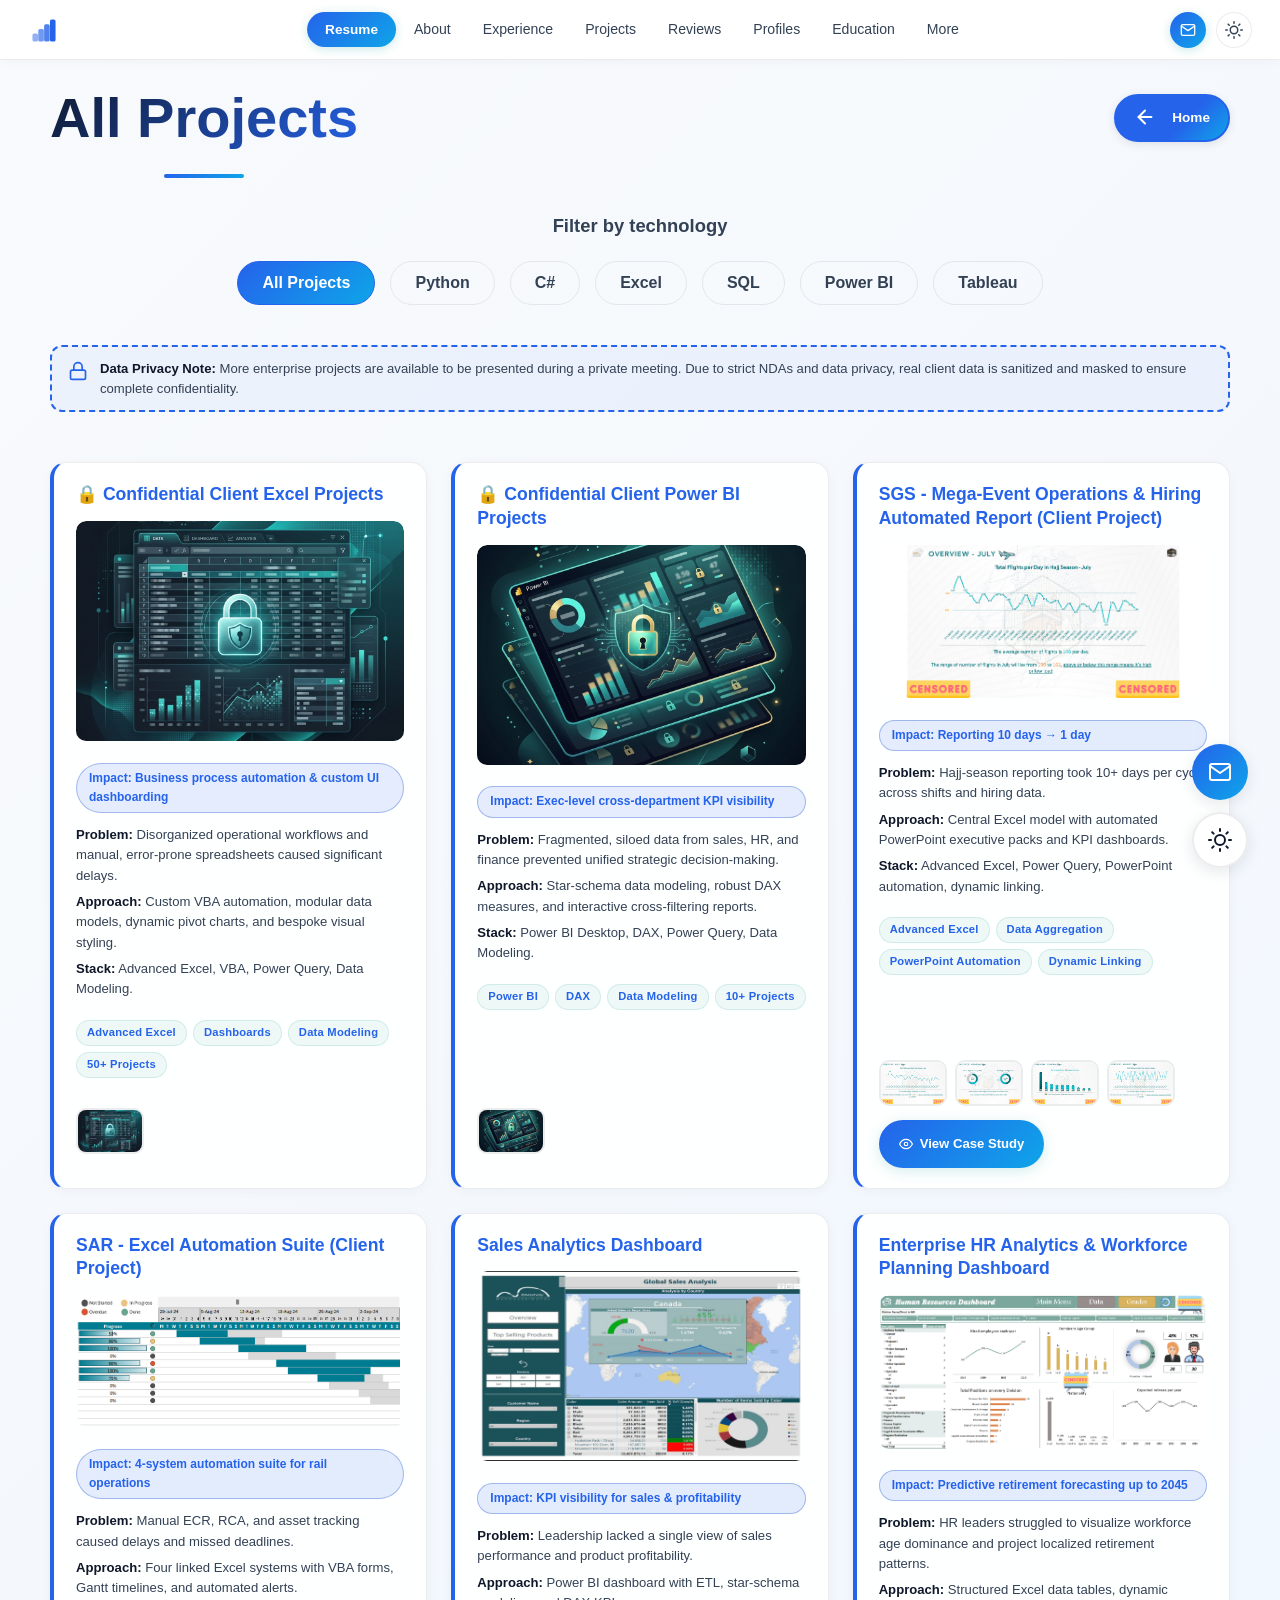
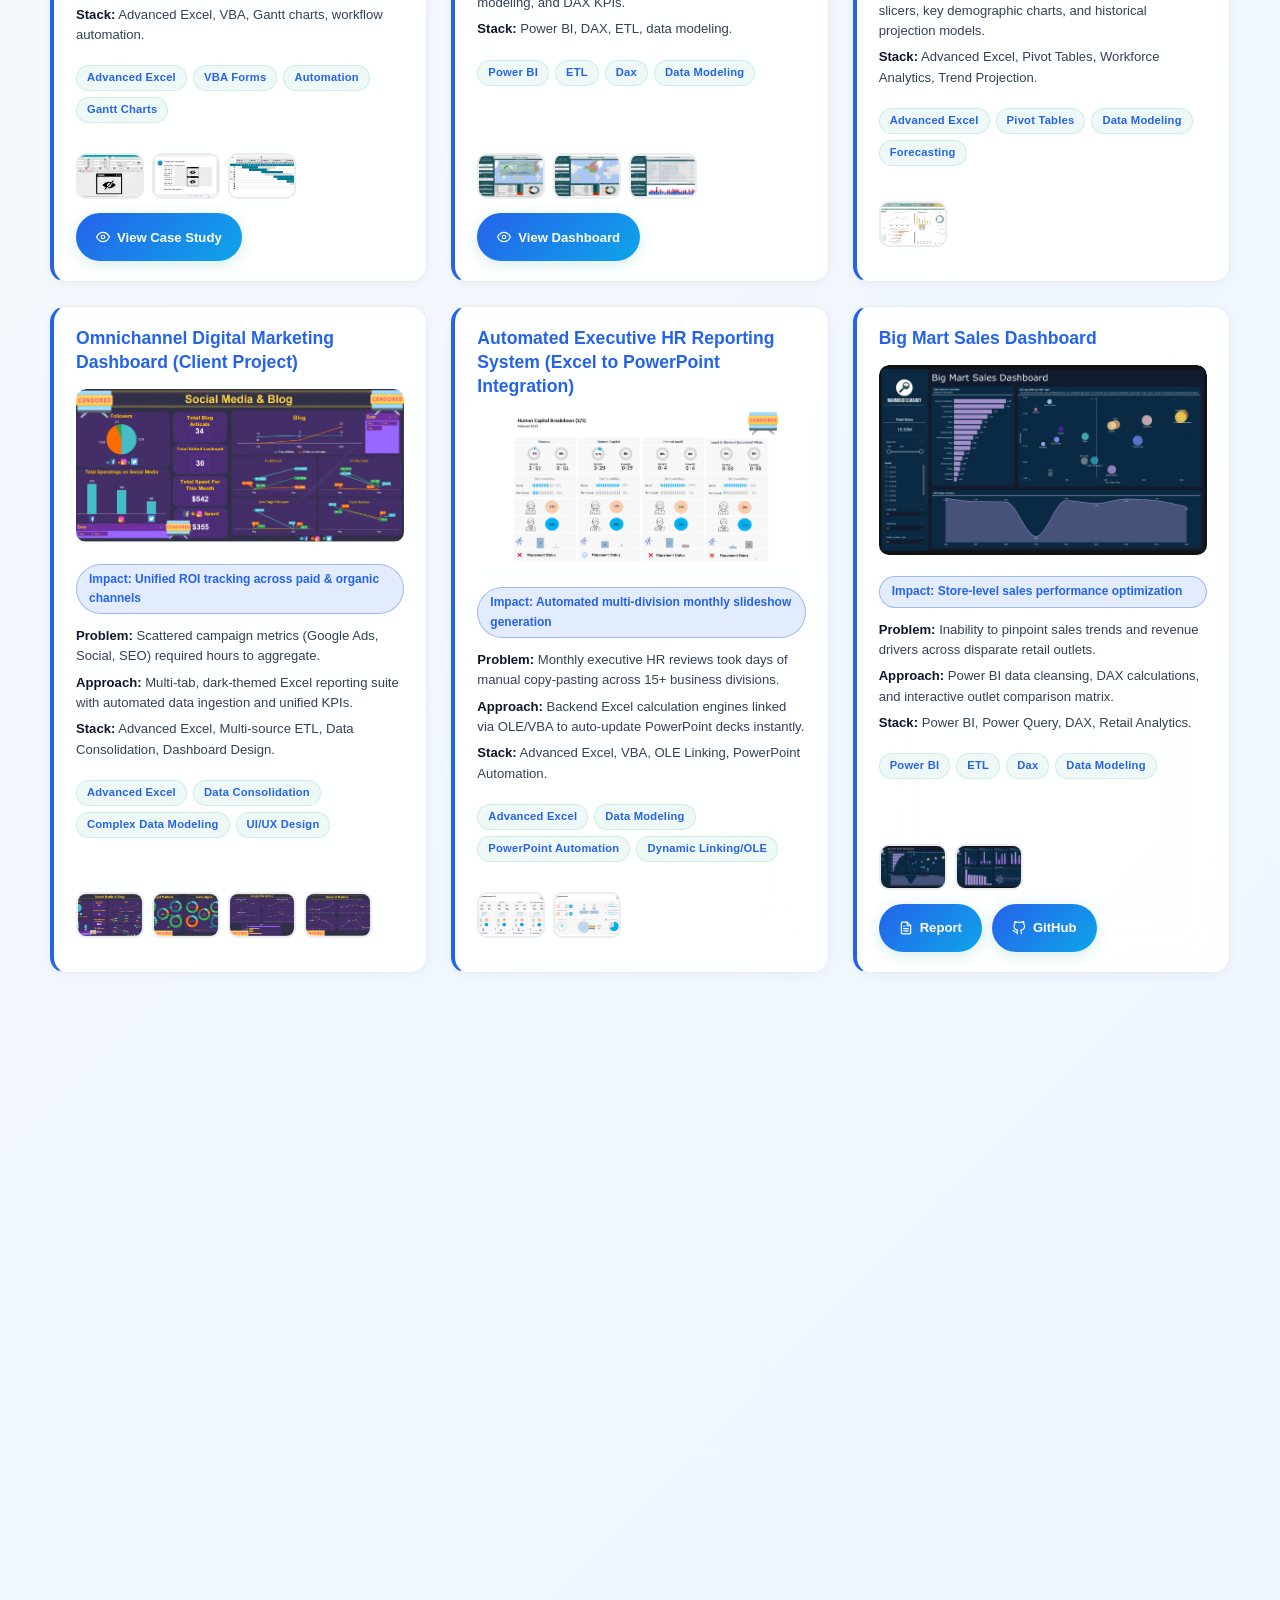
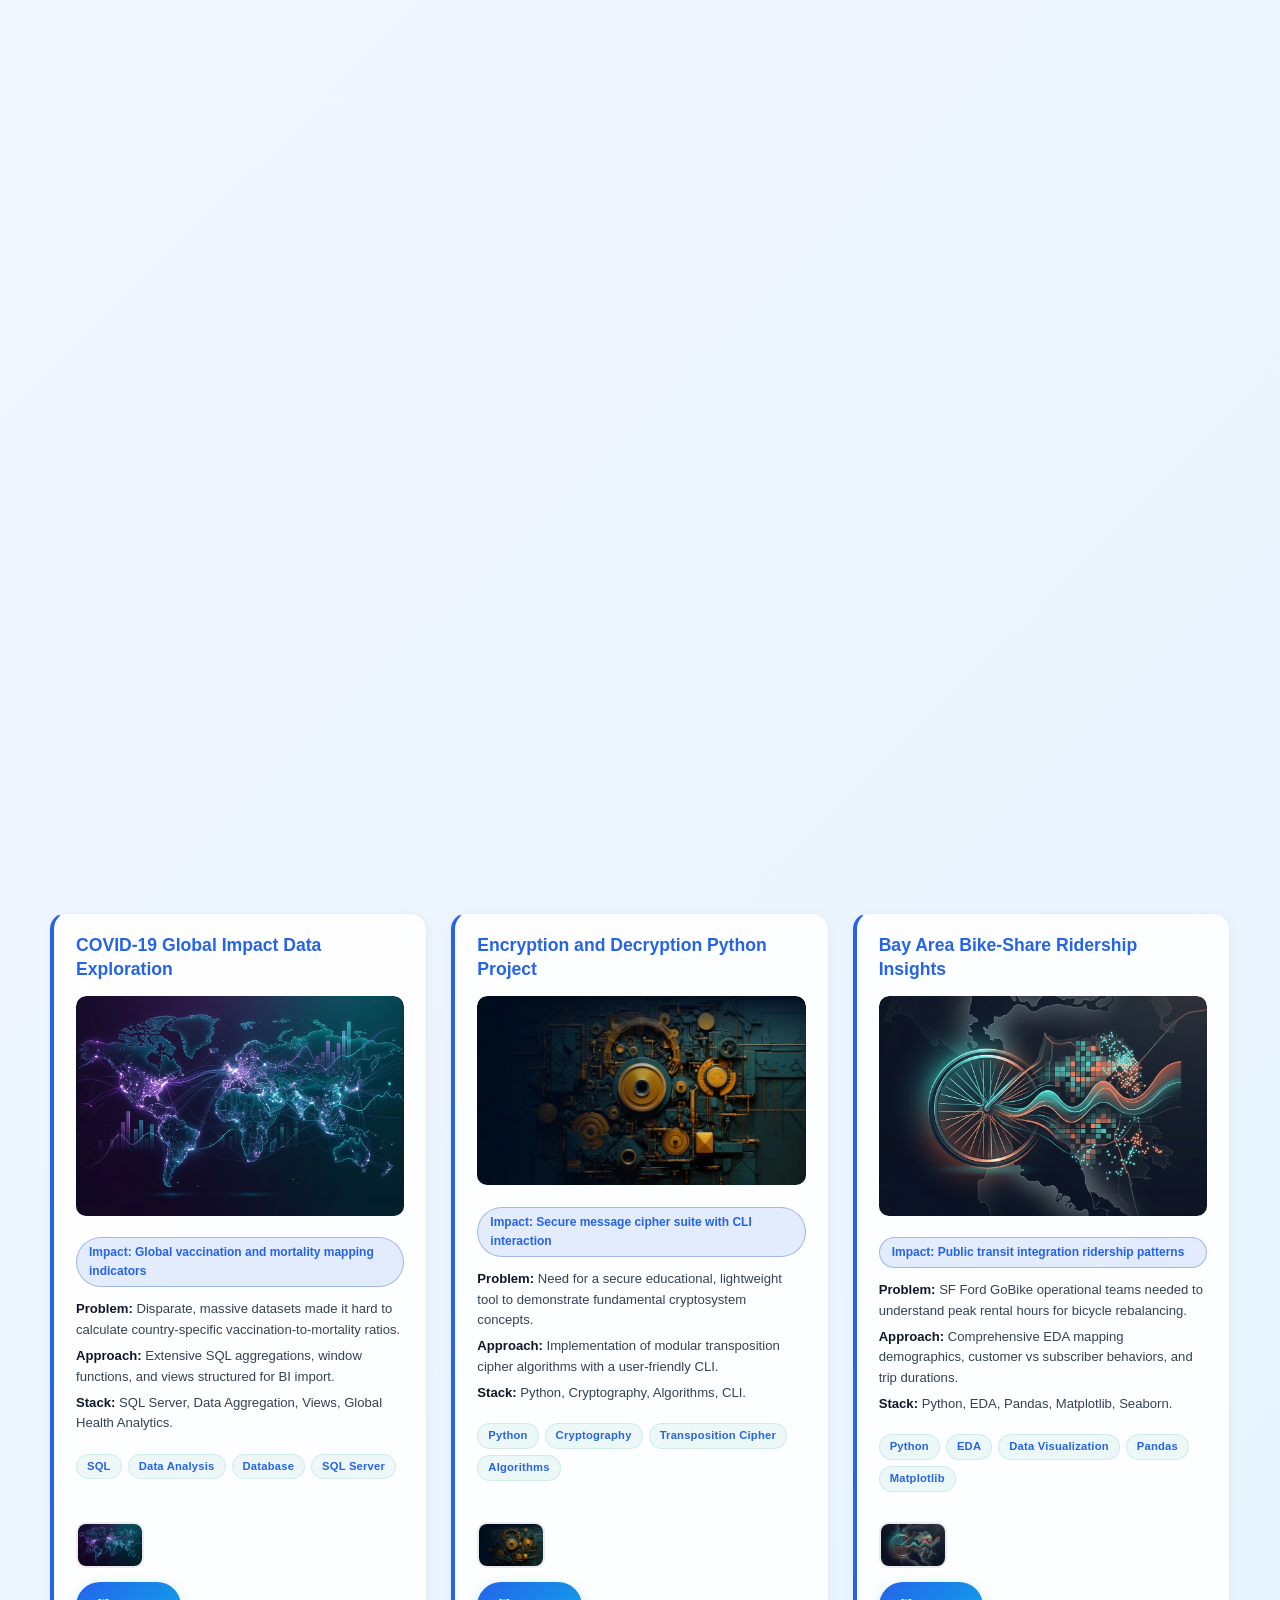
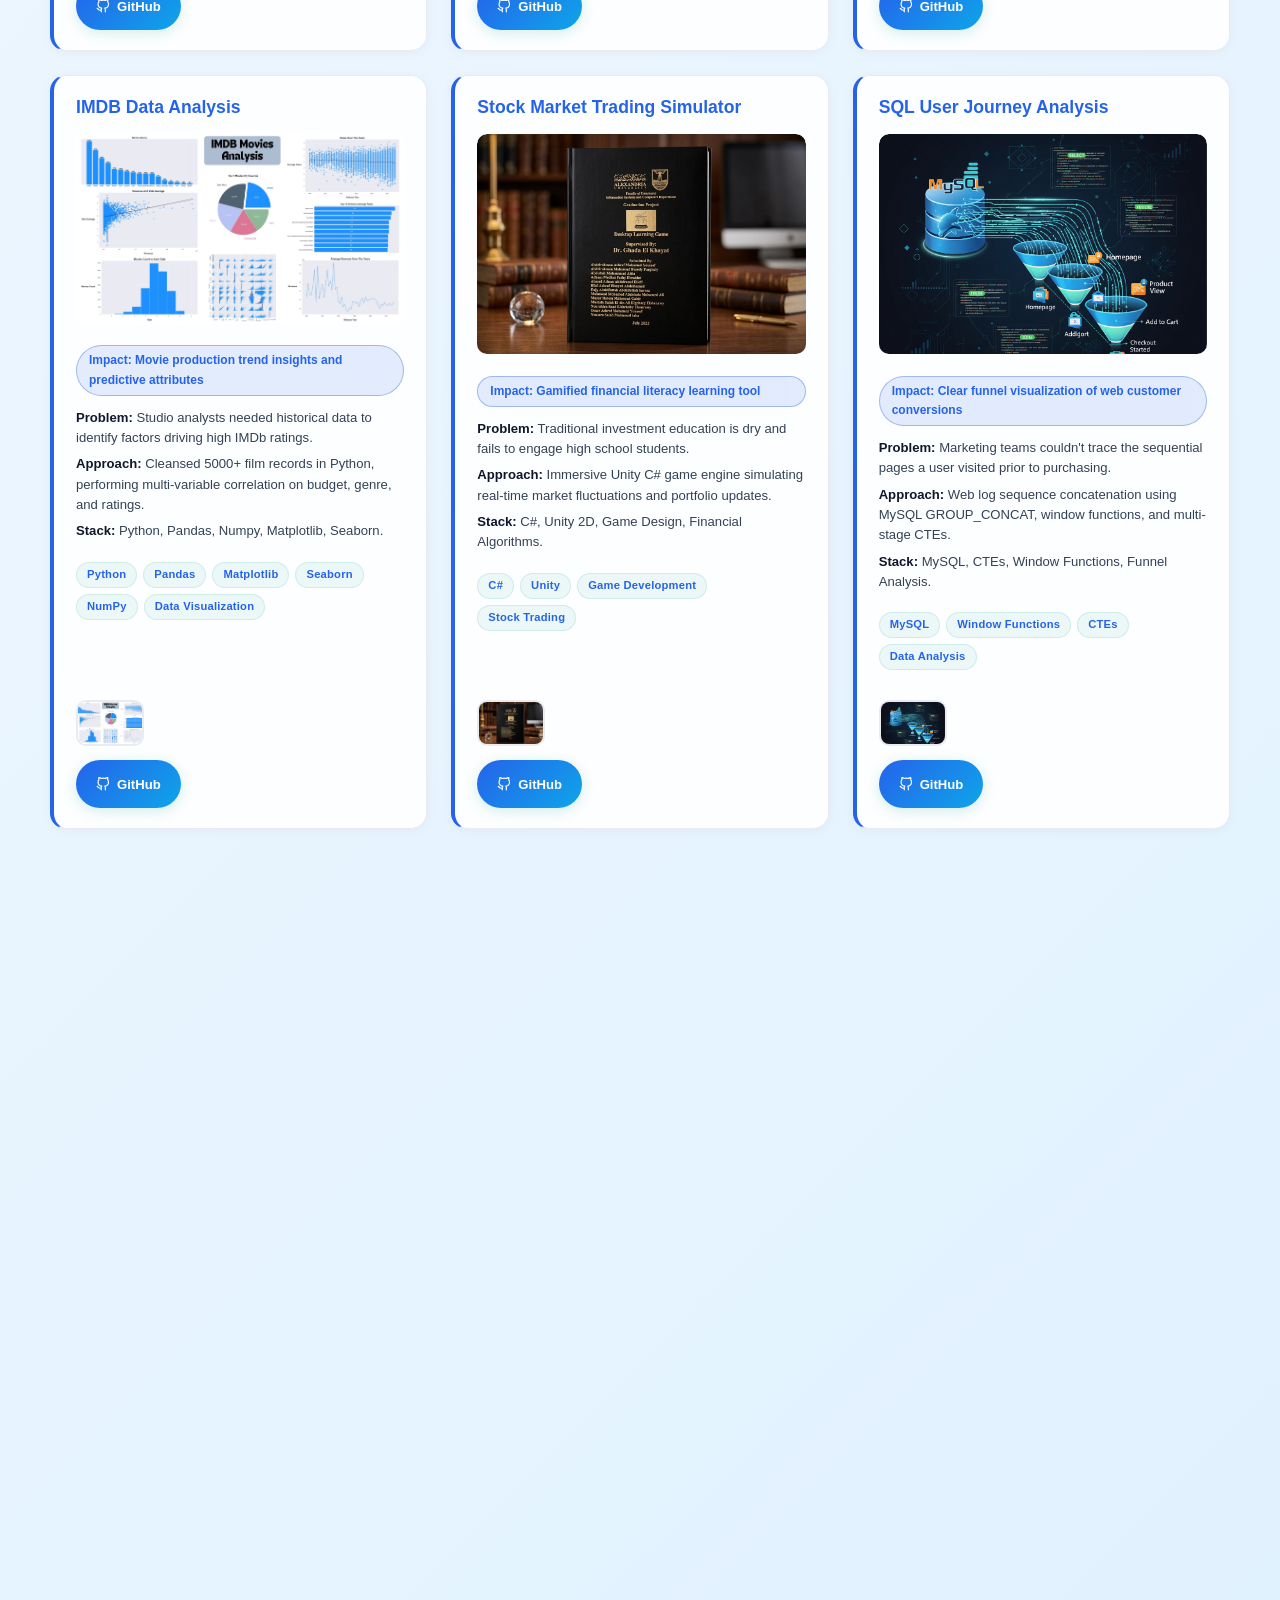
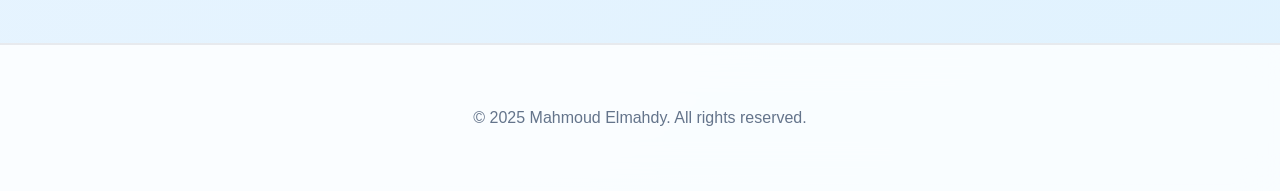
==== commit 1e862ee9: "refactor: update theme toggle to handle multiple icons and optimize resume layout design" ====
--- a/projects.html
+++ b/projects.html
@@ -1,35 +1,40 @@
 <!DOCTYPE html>
 <html lang="en">
+
 <head>
     <meta charset="UTF-8">
     <meta name="viewport" content="width=device-width, initial-scale=1.0">
     <link rel="icon" type="image/png" href="Assets/Images/Logo/tap-icon.png">
     <title>All Projects - Mahmoud Elmahdy</title>
-    
+
     <!-- Open Graph / Social Media Meta Tags -->
     <meta property="og:title" content="All Projects - Mahmoud Elmahdy">
-    <meta property="og:description" content="Explore the portfolio projects of Mahmoud Elmahdy, Data Analyst & BI Developer.">
-    <meta property="og:image" content="https://raw.githubusercontent.com/MahmoudElMahdi/Mahmoud-Elmahdy/main/Assets/Images/Logo/1.png">
+    <meta property="og:description"
+        content="Explore the portfolio projects of Mahmoud Elmahdy, Data Analyst & BI Developer.">
+    <meta property="og:image"
+        content="https://raw.githubusercontent.com/MahmoudElMahdi/Mahmoud-Elmahdy/main/Assets/Images/Logo/1.png">
     <meta property="og:url" content="https://mahmoudelmahdi.github.io/Mahmoud-Elmahdy/projects.html">
     <meta property="og:type" content="website">
-    
+
     <!-- Twitter Card Meta Tags -->
     <meta name="twitter:card" content="summary_large_image">
     <meta name="twitter:title" content="All Projects - Mahmoud Elmahdy">
-    <meta name="twitter:description" content="Explore the portfolio projects of Mahmoud Elmahdy, Data Analyst & BI Developer.">
-    <meta name="twitter:image" content="https://raw.githubusercontent.com/MahmoudElMahdi/Mahmoud-Elmahdy/main/Assets/Images/Logo/1.png">
-    
+    <meta name="twitter:description"
+        content="Explore the portfolio projects of Mahmoud Elmahdy, Data Analyst & BI Developer.">
+    <meta name="twitter:image"
+        content="https://raw.githubusercontent.com/MahmoudElMahdi/Mahmoud-Elmahdy/main/Assets/Images/Logo/1.png">
+
     <!-- Google Analytics 4 -->
     <script async src="https://www.googletagmanager.com/gtag/js?id=G-3Q9YGJ4HZL"></script>
     <script>
         window.dataLayer = window.dataLayer || [];
-        function gtag(){dataLayer.push(arguments);}
+        function gtag() { dataLayer.push(arguments); }
         gtag('js', new Date());
         gtag('config', 'G-3Q9YGJ4HZL', {
             'anonymize_ip': true, // Privacy-friendly: anonymizes IP addresses
             'cookie_flags': 'SameSite=None;Secure'
         });
-        
+
         // Custom event tracking function
         function trackEvent(eventName, eventCategory, eventLabel, eventValue) {
             if (typeof gtag !== 'undefined') {
@@ -40,26 +45,28 @@
                 });
             }
         }
-        
+
         // Track page views
-        window.addEventListener('load', function() {
+        window.addEventListener('load', function () {
             trackEvent('page_view', 'engagement', window.location.pathname);
         });
     </script>
     <!-- All styles are copied from the main page to ensure consistency -->
     <link rel="stylesheet" href="styles.css">
 </head>
+
 <body>
     <div class="bg-animation"></div>
 
     <nav id="navbar">
         <div class="nav-container">
             <a href="index.html#home" class="nav-logo" title="Home">
-                <svg viewBox="0 0 24 24" fill="none" stroke="currentColor" stroke-width="1.8" stroke-linecap="round" stroke-linejoin="round">
-                    <rect x="3" y="16" width="3" height="5" rx="0.5" fill="currentColor" opacity="0.5"/>
-                    <rect x="8" y="12" width="3" height="9" rx="0.5" fill="currentColor" opacity="0.65"/>
-                    <rect x="13" y="8" width="3" height="13" rx="0.5" fill="currentColor" opacity="0.8"/>
-                    <rect x="18" y="4" width="3" height="17" rx="0.5" fill="currentColor" opacity="1"/>
+                <svg viewBox="0 0 24 24" fill="none" stroke="currentColor" stroke-width="1.8" stroke-linecap="round"
+                    stroke-linejoin="round">
+                    <rect x="3" y="16" width="3" height="5" rx="0.5" fill="currentColor" opacity="0.5" />
+                    <rect x="8" y="12" width="3" height="9" rx="0.5" fill="currentColor" opacity="0.65" />
+                    <rect x="13" y="8" width="3" height="13" rx="0.5" fill="currentColor" opacity="0.8" />
+                    <rect x="18" y="4" width="3" height="17" rx="0.5" fill="currentColor" opacity="1" />
                 </svg>
             </a>
             <ul class="nav-links" id="navLinks">
@@ -72,32 +79,68 @@
                 <li><a href="index.html#education">Education</a></li>
                 <li><a href="index.html#books-languages">More</a></li>
             </ul>
-            <!-- Removed nav-actions -->
+            <div class="nav-actions">
+                <a href="index.html#contact" class="nav-contact-btn" title="Contact Me">
+                    <svg viewBox="0 0 24 24" fill="none" stroke="currentColor" stroke-width="2" stroke-linecap="round"
+                        stroke-linejoin="round">
+                        <path d="M4 4h16c1.1 0 2 .9 2 2v12c0 1.1-.9 2-2 2H4c-1.1 0-2-.9-2-2V6c0-1.1.9-2 2-2z" />
+                        <polyline points="22,6 12,13 2,6" />
+                    </svg>
+                </a>
+                <button class="nav-theme-btn" onclick="toggleTheme()" title="Toggle Theme">
+                    <svg class="theme-svg-icon" viewBox="0 0 24 24" fill="none" stroke="currentColor" stroke-width="2"
+                        stroke-linecap="round" stroke-linejoin="round">
+                        <circle cx="12" cy="12" r="5" />
+                        <path
+                            d="M12 1v2M12 21v2M4.22 4.22l1.42 1.42M18.36 18.36l1.42 1.42M1 12h2M21 12h2M4.22 19.78l1.42-1.42M18.36 5.64l1.42-1.42" />
+                    </svg>
+                </button>
+            </div>
             <div class="menu-icon" id="menuIcon">&#9776;</div>
             <div id="navOverlay" class="nav-overlay"></div>
         </div>
     </nav>
     <div class="floating-action-buttons">
-        <a href="index.html#contact" class="floating-btn" style="background: linear-gradient(135deg, var(--accent-primary), var(--accent-secondary)); color: #fff; border: none;" title="Contact Me">
-            <svg width="24" height="24" viewBox="0 0 24 24" fill="none" stroke="currentColor" stroke-width="2" stroke-linecap="round" stroke-linejoin="round"><path d="M4 4h16c1.1 0 2 .9 2 2v12c0 1.1-.9 2-2 2H4c-1.1 0-2-.9-2-2V6c0-1.1.9-2 2-2z"/><polyline points="22,6 12,13 2,6"/></svg>
+        <a href="index.html#contact" class="floating-btn"
+            style="background: linear-gradient(135deg, var(--accent-primary), var(--accent-secondary)); color: #fff; border: none;"
+            title="Contact Me">
+            <svg width="24" height="24" viewBox="0 0 24 24" fill="none" stroke="currentColor" stroke-width="2"
+                stroke-linecap="round" stroke-linejoin="round">
+                <path d="M4 4h16c1.1 0 2 .9 2 2v12c0 1.1-.9 2-2 2H4c-1.1 0-2-.9-2-2V6c0-1.1.9-2 2-2z" />
+                <polyline points="22,6 12,13 2,6" />
+            </svg>
         </a>
         <button class="floating-btn" onclick="toggleTheme()" title="Toggle Theme">
-            <svg id="theme-svg" width="24" height="24" viewBox="0 0 24 24" fill="none" stroke="currentColor" stroke-width="2" stroke-linecap="round" stroke-linejoin="round"><circle cx="12" cy="12" r="5"/><path d="M12 1v2M12 21v2M4.22 4.22l1.42 1.42M18.36 18.36l1.42 1.42M1 12h2M21 12h2M4.22 19.78l1.42-1.42M18.36 5.64l1.42-1.42"/></svg>
+            <svg class="theme-svg-icon" id="theme-svg" width="24" height="24" viewBox="0 0 24 24" fill="none" stroke="currentColor"
+                stroke-width="2" stroke-linecap="round" stroke-linejoin="round">
+                <circle cx="12" cy="12" r="5" />
+                <path
+                    d="M12 1v2M12 21v2M4.22 4.22l1.42 1.42M18.36 18.36l1.42 1.42M1 12h2M21 12h2M4.22 19.78l1.42-1.42M18.36 5.64l1.42-1.42" />
+            </svg>
         </button>
         <button class="floating-btn" id="scrollTopBtn" title="Go to top">
-            <svg width="24" height="24" viewBox="0 0 24 24" fill="none" stroke="currentColor" stroke-width="2" stroke-linecap="round" stroke-linejoin="round"><path d="M12 19V5M5 12l7-7 7 7"/></svg>
+            <svg width="24" height="24" viewBox="0 0 24 24" fill="none" stroke="currentColor" stroke-width="2"
+                stroke-linecap="round" stroke-linejoin="round">
+                <path d="M12 19V5M5 12l7-7 7 7" />
+            </svg>
         </button>
     </div>
 
     <section id="all-projects" class="section fade-in">
-        <div class="projects-header" style="display: flex; justify-content: space-between; align-items: center; width: 100%; text-align: left; margin-bottom: 35px; flex-wrap: wrap; gap: 15px;">
+        <div class="projects-header"
+            style="display: flex; justify-content: space-between; align-items: center; width: 100%; text-align: left; margin-bottom: 35px; flex-wrap: wrap; gap: 15px;">
             <h2 class="section-title" style="margin: 0; text-align: left;">All Projects</h2>
-            <a href="index.html" class="projects-btn" style="padding: 8px 18px; font-size: 0.85rem; font-weight: 600; border-radius: 30px; gap: 6px; margin: 0; box-shadow: 0 2px 10px rgba(0,0,0,0.1);">
-                <svg width="16" height="16" viewBox="0 0 24 24" fill="none" stroke="currentColor" stroke-width="2.2" stroke-linecap="round" stroke-linejoin="round"><path d="M19 12H5"></path><path d="M12 19l-7-7 7-7"></path></svg>
-                Back to Home
+            <a href="index.html" class="projects-btn"
+                style="padding: 8px 18px; font-size: 0.85rem; font-weight: 600; border-radius: 30px; gap: 6px; margin: 0; box-shadow: 0 2px 10px rgba(0,0,0,0.1);">
+                <svg width="16" height="16" viewBox="0 0 24 24" fill="none" stroke="currentColor" stroke-width="2.2"
+                    stroke-linecap="round" stroke-linejoin="round">
+                    <path d="M19 12H5"></path>
+                    <path d="M12 19l-7-7 7-7"></path>
+                </svg>
+                Home
             </a>
         </div>
-        
+
         <!-- Project Filters -->
         <div class="project-filters">
             <h3 class="section-intro" style="margin-bottom: 20px;">Filter by technology</h3>
@@ -111,18 +154,27 @@
                 <button class="filter-btn filter-btn-tech" data-filter="tableau">Tableau</button>
             </div>
         </div>
-        
+
         <div class="privacy-notice fade-in">
-            <svg width="20" height="20" viewBox="0 0 24 24" fill="none" stroke="currentColor" stroke-width="2" stroke-linecap="round" stroke-linejoin="round"><rect x="3" y="11" width="18" height="11" rx="2" ry="2"></rect><path d="M7 11V7a5 5 0 0 1 10 0v4"></path></svg>
-            <span><strong>Data Privacy Note:</strong> More enterprise projects are available to be presented during a private meeting. Due to strict NDAs and data privacy, real client data is sanitized and masked to ensure complete confidentiality.</span>
+            <svg width="20" height="20" viewBox="0 0 24 24" fill="none" stroke="currentColor" stroke-width="2"
+                stroke-linecap="round" stroke-linejoin="round">
+                <rect x="3" y="11" width="18" height="11" rx="2" ry="2"></rect>
+                <path d="M7 11V7a5 5 0 0 1 10 0v4"></path>
+            </svg>
+            <span><strong>Data Privacy Note:</strong> More enterprise projects are available to be presented during a
+                private meeting. Due to strict NDAs and data privacy, real client data is sanitized and masked to ensure
+                complete confidentiality.</span>
         </div>
 
         <div class="projects-grid all-projects-grid">
             <!-- Confidential Excel Client Projects -->
-            <div class="project-card confidential-card fade-in" onclick="handleProjectClick(this, event, 'confidential_excel')" data-project="confidential_excel" data-images="Assets/Images/Projects/confidential-excel.png" data-tech="excel">
+            <div class="project-card confidential-card fade-in"
+                onclick="handleProjectClick(this, event, 'confidential_excel')" data-project="confidential_excel"
+                data-images="Assets/Images/Projects/confidential-excel.png" data-tech="excel">
                 <h3>🔒 Confidential Client Excel Projects</h3>
                 <div class="project-arrow-mobile">
-                    <svg width="18" height="18" viewBox="0 0 24 24" fill="none" stroke="currentColor" stroke-width="2.5" stroke-linecap="round" stroke-linejoin="round">
+                    <svg width="18" height="18" viewBox="0 0 24 24" fill="none" stroke="currentColor" stroke-width="2.5"
+                        stroke-linecap="round" stroke-linejoin="round">
                         <polyline points="6 9 12 15 18 9"></polyline>
                     </svg>
                 </div>
@@ -131,10 +183,13 @@
                         <img src="Assets/Images/Projects/confidential-excel.png" alt="Confidential Excel Projects">
                     </div>
                     <div class="project-content">
-                        <span class="project-impact-badge">Impact: Business process automation &amp; custom UI dashboarding</span>
-                        <ul class="project-case-study">
-                            <li><strong>Problem:</strong> Disorganized operational workflows and manual, error-prone spreadsheets caused significant delays.</li>
-                            <li><strong>Approach:</strong> Custom VBA automation, modular data models, dynamic pivot charts, and bespoke visual styling.</li>
+                        <span class="project-impact-badge">Impact: Business process automation &amp; custom UI
+                            dashboarding</span>
+                        <ul class="project-case-study">
+                            <li><strong>Problem:</strong> Disorganized operational workflows and manual, error-prone
+                                spreadsheets caused significant delays.</li>
+                            <li><strong>Approach:</strong> Custom VBA automation, modular data models, dynamic pivot
+                                charts, and bespoke visual styling.</li>
                             <li><strong>Stack:</strong> Advanced Excel, VBA, Power Query, Data Modeling.</li>
                         </ul>
                         <div class="project-tech">
@@ -150,10 +205,13 @@
             </div>
 
             <!-- Confidential Power BI Client Projects -->
-            <div class="project-card confidential-card fade-in" onclick="handleProjectClick(this, event, 'confidential_powerbi')" data-project="confidential_powerbi" data-images="Assets/Images/Projects/confidential-powerbi.png" data-tech="power bi">
+            <div class="project-card confidential-card fade-in"
+                onclick="handleProjectClick(this, event, 'confidential_powerbi')" data-project="confidential_powerbi"
+                data-images="Assets/Images/Projects/confidential-powerbi.png" data-tech="power bi">
                 <h3>🔒 Confidential Client Power BI Projects</h3>
                 <div class="project-arrow-mobile">
-                    <svg width="18" height="18" viewBox="0 0 24 24" fill="none" stroke="currentColor" stroke-width="2.5" stroke-linecap="round" stroke-linejoin="round">
+                    <svg width="18" height="18" viewBox="0 0 24 24" fill="none" stroke="currentColor" stroke-width="2.5"
+                        stroke-linecap="round" stroke-linejoin="round">
                         <polyline points="6 9 12 15 18 9"></polyline>
                     </svg>
                 </div>
@@ -164,8 +222,10 @@
                     <div class="project-content">
                         <span class="project-impact-badge">Impact: Exec-level cross-department KPI visibility</span>
                         <ul class="project-case-study">
-                            <li><strong>Problem:</strong> Fragmented, siloed data from sales, HR, and finance prevented unified strategic decision-making.</li>
-                            <li><strong>Approach:</strong> Star-schema data modeling, robust DAX measures, and interactive cross-filtering reports.</li>
+                            <li><strong>Problem:</strong> Fragmented, siloed data from sales, HR, and finance prevented
+                                unified strategic decision-making.</li>
+                            <li><strong>Approach:</strong> Star-schema data modeling, robust DAX measures, and
+                                interactive cross-filtering reports.</li>
                             <li><strong>Stack:</strong> Power BI Desktop, DAX, Power Query, Data Modeling.</li>
                         </ul>
                         <div class="project-tech">
@@ -181,23 +241,32 @@
             </div>
 
             <!-- Mega-Event Operations & Hiring Automated Report (Hajj Season) -->
-            <div class="project-card fade-in" onclick="handleProjectClick(this, event, 'project_hajj')" data-project="project_hajj" data-images="Assets/Images/Projects/Mega-Event Operations & Hiring Automated Report (Hajj Season)/1.png,Assets/Images/Projects/Mega-Event Operations & Hiring Automated Report (Hajj Season)/2.png,Assets/Images/Projects/Mega-Event Operations & Hiring Automated Report (Hajj Season)/3.png,Assets/Images/Projects/Mega-Event Operations & Hiring Automated Report (Hajj Season)/4.png" data-tech="excel">
+            <div class="project-card fade-in" onclick="handleProjectClick(this, event, 'project_hajj')"
+                data-project="project_hajj"
+                data-images="Assets/Images/Projects/Mega-Event Operations & Hiring Automated Report (Hajj Season)/1.png,Assets/Images/Projects/Mega-Event Operations & Hiring Automated Report (Hajj Season)/2.png,Assets/Images/Projects/Mega-Event Operations & Hiring Automated Report (Hajj Season)/3.png,Assets/Images/Projects/Mega-Event Operations & Hiring Automated Report (Hajj Season)/4.png"
+                data-tech="excel">
                 <h3>SGS - Mega-Event Operations &amp; Hiring Automated Report (Client Project)</h3>
                 <div class="project-arrow-mobile">
-                    <svg width="18" height="18" viewBox="0 0 24 24" fill="none" stroke="currentColor" stroke-width="2.5" stroke-linecap="round" stroke-linejoin="round">
+                    <svg width="18" height="18" viewBox="0 0 24 24" fill="none" stroke="currentColor" stroke-width="2.5"
+                        stroke-linecap="round" stroke-linejoin="round">
                         <polyline points="6 9 12 15 18 9"></polyline>
                     </svg>
                 </div>
                 <div class="project-details-mobile">
                     <div class="project-image" onclick="openGallery('project_hajj'); event.stopPropagation();">
-                        <img src="Assets/Images/Projects/Mega-Event Operations & Hiring Automated Report (Hajj Season)/1.png" alt="Mega-Event Operations & Hiring Automated Report" onerror="this.onerror=null;this.src='https://placehold.co/400x280/00bcd4/FFFFFF?text=Hajj+Operations+Report';">
+                        <img src="Assets/Images/Projects/Mega-Event Operations & Hiring Automated Report (Hajj Season)/1.png"
+                            alt="Mega-Event Operations & Hiring Automated Report"
+                            onerror="this.onerror=null;this.src='https://placehold.co/400x280/00bcd4/FFFFFF?text=Hajj+Operations+Report';">
                     </div>
                     <div class="project-content">
                         <span class="project-impact-badge">Impact: Reporting 10 days → 1 day</span>
                         <ul class="project-case-study">
-                            <li><strong>Problem:</strong> Hajj-season reporting took 10+ days per cycle across shifts and hiring data.</li>
-                            <li><strong>Approach:</strong> Central Excel model with automated PowerPoint executive packs and KPI dashboards.</li>
-                            <li><strong>Stack:</strong> Advanced Excel, Power Query, PowerPoint automation, dynamic linking.</li>
+                            <li><strong>Problem:</strong> Hajj-season reporting took 10+ days per cycle across shifts
+                                and hiring data.</li>
+                            <li><strong>Approach:</strong> Central Excel model with automated PowerPoint executive packs
+                                and KPI dashboards.</li>
+                            <li><strong>Stack:</strong> Advanced Excel, Power Query, PowerPoint automation, dynamic
+                                linking.</li>
                         </ul>
                         <div class="project-tech">
                             <span class="tech-tag">Advanced Excel</span>
@@ -206,8 +275,10 @@
                             <span class="tech-tag">Dynamic Linking</span>
                         </div>
                         <div class="project-links">
-                            <a href="#" class="project-link" onclick="openGallery('project_hajj'); event.stopPropagation(); event.preventDefault();">
-                                <svg width="24" height="24" viewBox="0 0 24 24" fill="none" stroke="currentColor" stroke-width="2">
+                            <a href="#" class="project-link"
+                                onclick="openGallery('project_hajj'); event.stopPropagation(); event.preventDefault();">
+                                <svg width="24" height="24" viewBox="0 0 24 24" fill="none" stroke="currentColor"
+                                    stroke-width="2">
                                     <path d="M1 12s4-8 11-8 11 8 11 8-4 8-11 8-11-8-11-8z" />
                                     <circle cx="12" cy="12" r="3" />
                                 </svg>
@@ -219,22 +290,29 @@
             </div>
 
             <!-- Project 4 - SAR -->
-            <div class="project-card fade-in" onclick="handleProjectClick(this, event, 'project_sar')" data-project="project_sar" data-images="Assets/Images/Projects/SAR - Excel Automation Suite/SAR-Entry-Form-Censored.png,Assets/Images/Projects/SAR - Excel Automation Suite/SAR-Alert-Censored.png,Assets/Images/Projects/SAR - Excel Automation Suite/SAR-Gantt-Chart.png" data-tech="excel">
+            <div class="project-card fade-in" onclick="handleProjectClick(this, event, 'project_sar')"
+                data-project="project_sar"
+                data-images="Assets/Images/Projects/SAR - Excel Automation Suite/SAR-Entry-Form-Censored.png,Assets/Images/Projects/SAR - Excel Automation Suite/SAR-Alert-Censored.png,Assets/Images/Projects/SAR - Excel Automation Suite/SAR-Gantt-Chart.png"
+                data-tech="excel">
                 <h3>SAR - Excel Automation Suite (Client Project)</h3>
                 <div class="project-arrow-mobile">
-                    <svg width="18" height="18" viewBox="0 0 24 24" fill="none" stroke="currentColor" stroke-width="2.5" stroke-linecap="round" stroke-linejoin="round">
+                    <svg width="18" height="18" viewBox="0 0 24 24" fill="none" stroke="currentColor" stroke-width="2.5"
+                        stroke-linecap="round" stroke-linejoin="round">
                         <polyline points="6 9 12 15 18 9"></polyline>
                     </svg>
                 </div>
                 <div class="project-details-mobile">
                     <div class="project-image" onclick="openGallery('project_sar'); event.stopPropagation();">
-                        <img src="Assets/Images/Projects/SAR - Excel Automation Suite/SAR-Gantt-Chart.png" alt="SAR Excel Automation Suite">
+                        <img src="Assets/Images/Projects/SAR - Excel Automation Suite/SAR-Gantt-Chart.png"
+                            alt="SAR Excel Automation Suite">
                     </div>
                     <div class="project-content">
                         <span class="project-impact-badge">Impact: 4-system automation suite for rail operations</span>
                         <ul class="project-case-study">
-                            <li><strong>Problem:</strong> Manual ECR, RCA, and asset tracking caused delays and missed deadlines.</li>
-                            <li><strong>Approach:</strong> Four linked Excel systems with VBA forms, Gantt timelines, and automated alerts.</li>
+                            <li><strong>Problem:</strong> Manual ECR, RCA, and asset tracking caused delays and missed
+                                deadlines.</li>
+                            <li><strong>Approach:</strong> Four linked Excel systems with VBA forms, Gantt timelines,
+                                and automated alerts.</li>
                             <li><strong>Stack:</strong> Advanced Excel, VBA, Gantt charts, workflow automation.</li>
                         </ul>
                         <div class="project-tech">
@@ -244,8 +322,10 @@
                             <span class="tech-tag">Gantt Charts</span>
                         </div>
                         <div class="project-links">
-                            <a href="#" class="project-link" onclick="openGallery('project_sar'); event.stopPropagation(); event.preventDefault();">
-                                <svg width="24" height="24" viewBox="0 0 24 24" fill="none" stroke="currentColor" stroke-width="2">
+                            <a href="#" class="project-link"
+                                onclick="openGallery('project_sar'); event.stopPropagation(); event.preventDefault();">
+                                <svg width="24" height="24" viewBox="0 0 24 24" fill="none" stroke="currentColor"
+                                    stroke-width="2">
                                     <path d="M1 12s4-8 11-8 11 8 11 8-4 8-11 8-11-8-11-8z" />
                                     <circle cx="12" cy="12" r="3" />
                                 </svg>
@@ -257,22 +337,30 @@
             </div>
 
             <!-- Project 1 - Sales Analytics -->
-            <div class="project-card fade-in" onclick="handleProjectClick(this, event, 'project1')" data-project="project1" data-images="Assets/Images/Projects/Sales Analytics Dashboard/1.jpg,Assets/Images/Projects/Sales Analytics Dashboard/2.png,Assets/Images/Projects/Sales Analytics Dashboard/3.png" data-tech="power bi">
+            <div class="project-card fade-in" onclick="handleProjectClick(this, event, 'project1')"
+                data-project="project1"
+                data-images="Assets/Images/Projects/Sales Analytics Dashboard/1.jpg,Assets/Images/Projects/Sales Analytics Dashboard/2.png,Assets/Images/Projects/Sales Analytics Dashboard/3.png"
+                data-tech="power bi">
                 <h3>Sales Analytics Dashboard</h3>
                 <div class="project-arrow-mobile">
-                    <svg width="18" height="18" viewBox="0 0 24 24" fill="none" stroke="currentColor" stroke-width="2.5" stroke-linecap="round" stroke-linejoin="round">
+                    <svg width="18" height="18" viewBox="0 0 24 24" fill="none" stroke="currentColor" stroke-width="2.5"
+                        stroke-linecap="round" stroke-linejoin="round">
                         <polyline points="6 9 12 15 18 9"></polyline>
                     </svg>
                 </div>
                 <div class="project-details-mobile">
                     <div class="project-image" onclick="openGallery('project1'); event.stopPropagation();">
-                        <img src="Assets/Images/Projects/Sales Analytics Dashboard/1.jpg" alt="Sales Analytics Dashboard" onerror="this.onerror=null;this.src='https://placehold.co/400x280/00bcd4/FFFFFF?text=Project+1';">
+                        <img src="Assets/Images/Projects/Sales Analytics Dashboard/1.jpg"
+                            alt="Sales Analytics Dashboard"
+                            onerror="this.onerror=null;this.src='https://placehold.co/400x280/00bcd4/FFFFFF?text=Project+1';">
                     </div>
                     <div class="project-content">
                         <span class="project-impact-badge">Impact: KPI visibility for sales &amp; profitability</span>
                         <ul class="project-case-study">
-                            <li><strong>Problem:</strong> Leadership lacked a single view of sales performance and product profitability.</li>
-                            <li><strong>Approach:</strong> Power BI dashboard with ETL, star-schema modeling, and DAX KPIs.</li>
+                            <li><strong>Problem:</strong> Leadership lacked a single view of sales performance and
+                                product profitability.</li>
+                            <li><strong>Approach:</strong> Power BI dashboard with ETL, star-schema modeling, and DAX
+                                KPIs.</li>
                             <li><strong>Stack:</strong> Power BI, DAX, ETL, data modeling.</li>
                         </ul>
                         <div class="project-tech">
@@ -282,8 +370,10 @@
                             <span class="tech-tag">Data Modeling</span>
                         </div>
                         <div class="project-links">
-                            <a href="#" class="project-link" onclick="openGallery('project1'); event.stopPropagation(); event.preventDefault();">
-                                <svg width="24" height="24" viewBox="0 0 24 24" fill="none" stroke="currentColor" stroke-width="2">
+                            <a href="#" class="project-link"
+                                onclick="openGallery('project1'); event.stopPropagation(); event.preventDefault();">
+                                <svg width="24" height="24" viewBox="0 0 24 24" fill="none" stroke="currentColor"
+                                    stroke-width="2">
                                     <path d="M1 12s4-8 11-8 11 8 11 8-4 8-11 8-11-8-11-8z" />
                                     <circle cx="12" cy="12" r="3" />
                                 </svg>
@@ -295,23 +385,32 @@
             </div>
 
             <!-- Enterprise HR Analytics & Workforce Planning Dashboard -->
-            <div class="project-card fade-in" onclick="handleProjectClick(this, event, 'project_hr_analytics')" data-project="project_hr_analytics" data-images="Assets/Images/Projects/Enterprise HR Analytics & Workforce Planning Dashboard/1.png" data-tech="excel">
+            <div class="project-card fade-in" onclick="handleProjectClick(this, event, 'project_hr_analytics')"
+                data-project="project_hr_analytics"
+                data-images="Assets/Images/Projects/Enterprise HR Analytics & Workforce Planning Dashboard/1.png"
+                data-tech="excel">
                 <h3>Enterprise HR Analytics &amp; Workforce Planning Dashboard</h3>
                 <div class="project-arrow-mobile">
-                    <svg width="18" height="18" viewBox="0 0 24 24" fill="none" stroke="currentColor" stroke-width="2.5" stroke-linecap="round" stroke-linejoin="round">
+                    <svg width="18" height="18" viewBox="0 0 24 24" fill="none" stroke="currentColor" stroke-width="2.5"
+                        stroke-linecap="round" stroke-linejoin="round">
                         <polyline points="6 9 12 15 18 9"></polyline>
                     </svg>
                 </div>
                 <div class="project-details-mobile">
                     <div class="project-image" onclick="openGallery('project_hr_analytics'); event.stopPropagation();">
-                        <img src="Assets/Images/Projects/Enterprise HR Analytics & Workforce Planning Dashboard/1.png" alt="Enterprise HR Analytics & Workforce Planning Dashboard" onerror="this.onerror=null;this.src='https://placehold.co/400x280/00bcd4/FFFFFF?text=HR+Analytics+Dashboard';">
+                        <img src="Assets/Images/Projects/Enterprise HR Analytics & Workforce Planning Dashboard/1.png"
+                            alt="Enterprise HR Analytics & Workforce Planning Dashboard"
+                            onerror="this.onerror=null;this.src='https://placehold.co/400x280/00bcd4/FFFFFF?text=HR+Analytics+Dashboard';">
                     </div>
                     <div class="project-content">
                         <span class="project-impact-badge">Impact: Predictive retirement forecasting up to 2045</span>
                         <ul class="project-case-study">
-                            <li><strong>Problem:</strong> HR leaders struggled to visualize workforce age dominance and project localized retirement patterns.</li>
-                            <li><strong>Approach:</strong> Structured Excel data tables, dynamic slicers, key demographic charts, and historical projection models.</li>
-                            <li><strong>Stack:</strong> Advanced Excel, Pivot Tables, Workforce Analytics, Trend Projection.</li>
+                            <li><strong>Problem:</strong> HR leaders struggled to visualize workforce age dominance and
+                                project localized retirement patterns.</li>
+                            <li><strong>Approach:</strong> Structured Excel data tables, dynamic slicers, key
+                                demographic charts, and historical projection models.</li>
+                            <li><strong>Stack:</strong> Advanced Excel, Pivot Tables, Workforce Analytics, Trend
+                                Projection.</li>
                         </ul>
                         <div class="project-tech">
                             <span class="tech-tag">Advanced Excel</span>
@@ -326,23 +425,33 @@
             </div>
 
             <!-- Omnichannel Digital Marketing & Paid Ads Dashboard -->
-            <div class="project-card fade-in" onclick="handleProjectClick(this, event, 'project_omnichannel')" data-project="project_omnichannel" data-images="Assets/Images/Projects/Omnichannel Digital Marketing & Paid Ads Dashboard (Travel & Tourism)/1.png,Assets/Images/Projects/Omnichannel Digital Marketing & Paid Ads Dashboard (Travel & Tourism)/2.png,Assets/Images/Projects/Omnichannel Digital Marketing & Paid Ads Dashboard (Travel & Tourism)/3.png,Assets/Images/Projects/Omnichannel Digital Marketing & Paid Ads Dashboard (Travel & Tourism)/4.png" data-tech="excel">
+            <div class="project-card fade-in" onclick="handleProjectClick(this, event, 'project_omnichannel')"
+                data-project="project_omnichannel"
+                data-images="Assets/Images/Projects/Omnichannel Digital Marketing & Paid Ads Dashboard (Travel & Tourism)/1.png,Assets/Images/Projects/Omnichannel Digital Marketing & Paid Ads Dashboard (Travel & Tourism)/2.png,Assets/Images/Projects/Omnichannel Digital Marketing & Paid Ads Dashboard (Travel & Tourism)/3.png,Assets/Images/Projects/Omnichannel Digital Marketing & Paid Ads Dashboard (Travel & Tourism)/4.png"
+                data-tech="excel">
                 <h3>Omnichannel Digital Marketing Dashboard (Client Project)</h3>
                 <div class="project-arrow-mobile">
-                    <svg width="18" height="18" viewBox="0 0 24 24" fill="none" stroke="currentColor" stroke-width="2.5" stroke-linecap="round" stroke-linejoin="round">
+                    <svg width="18" height="18" viewBox="0 0 24 24" fill="none" stroke="currentColor" stroke-width="2.5"
+                        stroke-linecap="round" stroke-linejoin="round">
                         <polyline points="6 9 12 15 18 9"></polyline>
                     </svg>
                 </div>
                 <div class="project-details-mobile">
                     <div class="project-image" onclick="openGallery('project_omnichannel'); event.stopPropagation();">
-                        <img src="Assets/Images/Projects/Omnichannel Digital Marketing & Paid Ads Dashboard (Travel & Tourism)/1.png" alt="Omnichannel Digital Marketing & Paid Ads Dashboard" onerror="this.onerror=null;this.src='https://placehold.co/400x280/00bcd4/FFFFFF?text=Marketing+Dashboard';">
-                    </div>
-                    <div class="project-content">
-                        <span class="project-impact-badge">Impact: Unified ROI tracking across paid &amp; organic channels</span>
-                        <ul class="project-case-study">
-                            <li><strong>Problem:</strong> Scattered campaign metrics (Google Ads, Social, SEO) required hours to aggregate.</li>
-                            <li><strong>Approach:</strong> Multi-tab, dark-themed Excel reporting suite with automated data ingestion and unified KPIs.</li>
-                            <li><strong>Stack:</strong> Advanced Excel, Multi-source ETL, Data Consolidation, Dashboard Design.</li>
+                        <img src="Assets/Images/Projects/Omnichannel Digital Marketing & Paid Ads Dashboard (Travel & Tourism)/1.png"
+                            alt="Omnichannel Digital Marketing & Paid Ads Dashboard"
+                            onerror="this.onerror=null;this.src='https://placehold.co/400x280/00bcd4/FFFFFF?text=Marketing+Dashboard';">
+                    </div>
+                    <div class="project-content">
+                        <span class="project-impact-badge">Impact: Unified ROI tracking across paid &amp; organic
+                            channels</span>
+                        <ul class="project-case-study">
+                            <li><strong>Problem:</strong> Scattered campaign metrics (Google Ads, Social, SEO) required
+                                hours to aggregate.</li>
+                            <li><strong>Approach:</strong> Multi-tab, dark-themed Excel reporting suite with automated
+                                data ingestion and unified KPIs.</li>
+                            <li><strong>Stack:</strong> Advanced Excel, Multi-source ETL, Data Consolidation, Dashboard
+                                Design.</li>
                         </ul>
                         <div class="project-tech">
                             <span class="tech-tag">Advanced Excel</span>
@@ -357,22 +466,31 @@
             </div>
 
             <!-- Automated Executive HR Reporting System -->
-            <div class="project-card fade-in" onclick="handleProjectClick(this, event, 'project_hr_reporting')" data-project="project_hr_reporting" data-images="Assets/Images/Projects/Automated Executive HR Reporting System (Excel to PowerPoint Integration)/1.png,Assets/Images/Projects/Automated Executive HR Reporting System (Excel to PowerPoint Integration)/2.png" data-tech="excel">
+            <div class="project-card fade-in" onclick="handleProjectClick(this, event, 'project_hr_reporting')"
+                data-project="project_hr_reporting"
+                data-images="Assets/Images/Projects/Automated Executive HR Reporting System (Excel to PowerPoint Integration)/1.png,Assets/Images/Projects/Automated Executive HR Reporting System (Excel to PowerPoint Integration)/2.png"
+                data-tech="excel">
                 <h3>Automated Executive HR Reporting System (Excel to PowerPoint Integration)</h3>
                 <div class="project-arrow-mobile">
-                    <svg width="18" height="18" viewBox="0 0 24 24" fill="none" stroke="currentColor" stroke-width="2.5" stroke-linecap="round" stroke-linejoin="round">
+                    <svg width="18" height="18" viewBox="0 0 24 24" fill="none" stroke="currentColor" stroke-width="2.5"
+                        stroke-linecap="round" stroke-linejoin="round">
                         <polyline points="6 9 12 15 18 9"></polyline>
                     </svg>
                 </div>
                 <div class="project-details-mobile">
                     <div class="project-image" onclick="openGallery('project_hr_reporting'); event.stopPropagation();">
-                        <img src="Assets/Images/Projects/Automated Executive HR Reporting System (Excel to PowerPoint Integration)/1.png" alt="Automated Executive HR Reporting System" onerror="this.onerror=null;this.src='https://placehold.co/400x280/00bcd4/FFFFFF?text=HR+Reporting+System';">
-                    </div>
-                    <div class="project-content">
-                        <span class="project-impact-badge">Impact: Automated multi-division monthly slideshow generation</span>
-                        <ul class="project-case-study">
-                            <li><strong>Problem:</strong> Monthly executive HR reviews took days of manual copy-pasting across 15+ business divisions.</li>
-                            <li><strong>Approach:</strong> Backend Excel calculation engines linked via OLE/VBA to auto-update PowerPoint decks instantly.</li>
+                        <img src="Assets/Images/Projects/Automated Executive HR Reporting System (Excel to PowerPoint Integration)/1.png"
+                            alt="Automated Executive HR Reporting System"
+                            onerror="this.onerror=null;this.src='https://placehold.co/400x280/00bcd4/FFFFFF?text=HR+Reporting+System';">
+                    </div>
+                    <div class="project-content">
+                        <span class="project-impact-badge">Impact: Automated multi-division monthly slideshow
+                            generation</span>
+                        <ul class="project-case-study">
+                            <li><strong>Problem:</strong> Monthly executive HR reviews took days of manual copy-pasting
+                                across 15+ business divisions.</li>
+                            <li><strong>Approach:</strong> Backend Excel calculation engines linked via OLE/VBA to
+                                auto-update PowerPoint decks instantly.</li>
                             <li><strong>Stack:</strong> Advanced Excel, VBA, OLE Linking, PowerPoint Automation.</li>
                         </ul>
                         <div class="project-tech">
@@ -388,22 +506,29 @@
             </div>
 
             <!-- Project 2 - Big Mart Sales -->
-            <div class="project-card fade-in" onclick="handleProjectClick(this, event, 'project2')" data-project="project2" data-images="Assets\Images\Projects\Big Mart Sales Dashboard\1.jpeg,Assets\Images\Projects\Big Mart Sales Dashboard\2.jpeg" data-tech="power bi">
+            <div class="project-card fade-in" onclick="handleProjectClick(this, event, 'project2')"
+                data-project="project2"
+                data-images="Assets\Images\Projects\Big Mart Sales Dashboard\1.jpeg,Assets\Images\Projects\Big Mart Sales Dashboard\2.jpeg"
+                data-tech="power bi">
                 <h3>Big Mart Sales Dashboard</h3>
                 <div class="project-arrow-mobile">
-                    <svg width="18" height="18" viewBox="0 0 24 24" fill="none" stroke="currentColor" stroke-width="2.5" stroke-linecap="round" stroke-linejoin="round">
+                    <svg width="18" height="18" viewBox="0 0 24 24" fill="none" stroke="currentColor" stroke-width="2.5"
+                        stroke-linecap="round" stroke-linejoin="round">
                         <polyline points="6 9 12 15 18 9"></polyline>
                     </svg>
                 </div>
                 <div class="project-details-mobile">
                     <div class="project-image" onclick="openGallery('project2'); event.stopPropagation();">
-                        <img src="Assets\Images\Projects\Big Mart Sales Dashboard\1.jpeg" alt="Customer Segmentation ML" onerror="this.onerror=null;this.src='https://placehold.co/400x280/00bcd4/FFFFFF?text=Project+2';">
+                        <img src="Assets\Images\Projects\Big Mart Sales Dashboard\1.jpeg" alt="Customer Segmentation ML"
+                            onerror="this.onerror=null;this.src='https://placehold.co/400x280/00bcd4/FFFFFF?text=Project+2';">
                     </div>
                     <div class="project-content">
                         <span class="project-impact-badge">Impact: Store-level sales performance optimization</span>
                         <ul class="project-case-study">
-                            <li><strong>Problem:</strong> Inability to pinpoint sales trends and revenue drivers across disparate retail outlets.</li>
-                            <li><strong>Approach:</strong> Power BI data cleansing, DAX calculations, and interactive outlet comparison matrix.</li>
+                            <li><strong>Problem:</strong> Inability to pinpoint sales trends and revenue drivers across
+                                disparate retail outlets.</li>
+                            <li><strong>Approach:</strong> Power BI data cleansing, DAX calculations, and interactive
+                                outlet comparison matrix.</li>
                             <li><strong>Stack:</strong> Power BI, Power Query, DAX, Retail Analytics.</li>
                         </ul>
                         <div class="project-tech">
@@ -413,8 +538,10 @@
                             <span class="tech-tag">Data Modeling</span>
                         </div>
                         <div class="project-links">
-                            <a href="https://mavenanalytics.io/project/23470" class="project-link" onclick="event.stopPropagation()" target="_blank">
-                                <svg width="24" height="24" viewBox="0 0 24 24" fill="none" stroke="currentColor" stroke-width="2" stroke-linecap="round" stroke-linejoin="round">
+                            <a href="https://mavenanalytics.io/project/23470" class="project-link"
+                                onclick="event.stopPropagation()" target="_blank">
+                                <svg width="24" height="24" viewBox="0 0 24 24" fill="none" stroke="currentColor"
+                                    stroke-width="2" stroke-linecap="round" stroke-linejoin="round">
                                     <path d="M14 2H6a2 2 0 0 0-2 2v16a2 2 0 0 0 2 2h12a2 2 0 0 0 2-2V8z"></path>
                                     <polyline points="14 2 14 8 20 8"></polyline>
                                     <line x1="16" y1="13" x2="8" y2="13"></line>
@@ -423,9 +550,13 @@
                                 </svg>
                                 Report
                             </a>
-                            <a href="https://github.com/MahmoudElMahdi/CognoRise-InfoTech-Internship-Projects/tree/main/Project%203%20-%20BIGMART%20SALES%20DATA" class="project-link" onclick="event.stopPropagation()" target="_blank">
-                                <svg width="24" height="24" viewBox="0 0 24 24" fill="none" stroke="currentColor" stroke-width="2" stroke-linecap="round" stroke-linejoin="round">
-                                    <path d="M9 19c-5 1.5-5-2.5-7-3m14 6v-3.87a3.37 3.37 0 0 0-.94-2.61c3.14-.35 6.44-1.54 6.44-7A5.44 5.44 0 0 0 20 4.77 5.07 5.07 0 0 0 19.91 1S18.73.65 16 2.48a13.38 13.38 0 0 0-7 0C6.27.65 5.09 1 5.09 1A5.07 5.07 0 0 0 5 4.77a5.44 5.44 0 0 0-1.5 3.78c0 5.42 3.3 6.61 6.44 7A3.37 3.37 0 0 0 9 18.13V22"></path>
+                            <a href="https://github.com/MahmoudElMahdi/CognoRise-InfoTech-Internship-Projects/tree/main/Project%203%20-%20BIGMART%20SALES%20DATA"
+                                class="project-link" onclick="event.stopPropagation()" target="_blank">
+                                <svg width="24" height="24" viewBox="0 0 24 24" fill="none" stroke="currentColor"
+                                    stroke-width="2" stroke-linecap="round" stroke-linejoin="round">
+                                    <path
+                                        d="M9 19c-5 1.5-5-2.5-7-3m14 6v-3.87a3.37 3.37 0 0 0-.94-2.61c3.14-.35 6.44-1.54 6.44-7A5.44 5.44 0 0 0 20 4.77 5.07 5.07 0 0 0 19.91 1S18.73.65 16 2.48a13.38 13.38 0 0 0-7 0C6.27.65 5.09 1 5.09 1A5.07 5.07 0 0 0 5 4.77a5.44 5.44 0 0 0-1.5 3.78c0 5.42 3.3 6.61 6.44 7A3.37 3.37 0 0 0 9 18.13V22">
+                                    </path>
                                 </svg>
                                 GitHub
                             </a>
@@ -435,23 +566,33 @@
             </div>
 
             <!-- Project 3 - Finding Donors -->
-            <div class="project-card fade-in" onclick="handleProjectClick(this, event, 'project3')" data-project="project3" data-images="Assets\Images\Projects\Finding Donors for Charity\1.png,Assets\Images\Projects\Finding Donors for Charity\2.PNG" data-tech="python">
+            <div class="project-card fade-in" onclick="handleProjectClick(this, event, 'project3')"
+                data-project="project3"
+                data-images="Assets\Images\Projects\Finding Donors for Charity\1.png,Assets\Images\Projects\Finding Donors for Charity\2.PNG"
+                data-tech="python">
                 <h3>Finding Donors for Charity</h3>
                 <div class="project-arrow-mobile">
-                    <svg width="18" height="18" viewBox="0 0 24 24" fill="none" stroke="currentColor" stroke-width="2.5" stroke-linecap="round" stroke-linejoin="round">
+                    <svg width="18" height="18" viewBox="0 0 24 24" fill="none" stroke="currentColor" stroke-width="2.5"
+                        stroke-linecap="round" stroke-linejoin="round">
                         <polyline points="6 9 12 15 18 9"></polyline>
                     </svg>
                 </div>
                 <div class="project-details-mobile">
                     <div class="project-image" onclick="openGallery('project3'); event.stopPropagation();">
-                        <img src="Assets\Images\Projects\Finding Donors for Charity\1.png" alt="Financial Report Automation" onerror="this.onerror=null;this.src='https://placehold.co/400x280/00bcd4/FFFFFF?text=Project+3';">
-                    </div>
-                    <div class="project-content">
-                        <span class="project-impact-badge">Impact: Targeted fundraising through optimized classifier models</span>
-                        <ul class="project-case-study">
-                            <li><strong>Problem:</strong> High direct-mail marketing costs due to indiscriminate donor outreach campaigns.</li>
-                            <li><strong>Approach:</strong> Comparative testing of scikit-learn classifiers, hyperparameter tuning, and feature importance analysis.</li>
-                            <li><strong>Stack:</strong> Python, Scikit-learn, Pandas, Feature Engineering, Matplotlib.</li>
+                        <img src="Assets\Images\Projects\Finding Donors for Charity\1.png"
+                            alt="Financial Report Automation"
+                            onerror="this.onerror=null;this.src='https://placehold.co/400x280/00bcd4/FFFFFF?text=Project+3';">
+                    </div>
+                    <div class="project-content">
+                        <span class="project-impact-badge">Impact: Targeted fundraising through optimized classifier
+                            models</span>
+                        <ul class="project-case-study">
+                            <li><strong>Problem:</strong> High direct-mail marketing costs due to indiscriminate donor
+                                outreach campaigns.</li>
+                            <li><strong>Approach:</strong> Comparative testing of scikit-learn classifiers,
+                                hyperparameter tuning, and feature importance analysis.</li>
+                            <li><strong>Stack:</strong> Python, Scikit-learn, Pandas, Feature Engineering, Matplotlib.
+                            </li>
                         </ul>
                         <div class="project-tech">
                             <span class="tech-tag">Python</span>
@@ -462,9 +603,13 @@
                             <span class="tech-tag">Feature Engineering</span>
                         </div>
                         <div class="project-links">
-                            <a href="https://github.com/MahmoudElMahdi/Finding-Donors-for-CharityML/tree/main" class="project-link" onclick="event.stopPropagation()" target="_blank">
-                                <svg width="24" height="24" viewBox="0 0 24 24" fill="none" stroke="currentColor" stroke-width="2" stroke-linecap="round" stroke-linejoin="round">
-                                    <path d="M9 19c-5 1.5-5-2.5-7-3m14 6v-3.87a3.37 3.37 0 0 0-.94-2.61c3.14-.35 6.44-1.54 6.44-7A5.44 5.44 0 0 0 20 4.77 5.07 5.07 0 0 0 19.91 1S18.73.65 16 2.48a13.38 13.38 0 0 0-7 0C6.27.65 5.09 1 5.09 1A5.07 5.07 0 0 0 5 4.77a5.44 5.44 0 0 0-1.5 3.78c0 5.42 3.3 6.61 6.44 7A3.37 3.37 0 0 0 9 18.13V22"></path>
+                            <a href="https://github.com/MahmoudElMahdi/Finding-Donors-for-CharityML/tree/main"
+                                class="project-link" onclick="event.stopPropagation()" target="_blank">
+                                <svg width="24" height="24" viewBox="0 0 24 24" fill="none" stroke="currentColor"
+                                    stroke-width="2" stroke-linecap="round" stroke-linejoin="round">
+                                    <path
+                                        d="M9 19c-5 1.5-5-2.5-7-3m14 6v-3.87a3.37 3.37 0 0 0-.94-2.61c3.14-.35 6.44-1.54 6.44-7A5.44 5.44 0 0 0 20 4.77 5.07 5.07 0 0 0 19.91 1S18.73.65 16 2.48a13.38 13.38 0 0 0-7 0C6.27.65 5.09 1 5.09 1A5.07 5.07 0 0 0 5 4.77a5.44 5.44 0 0 0-1.5 3.78c0 5.42 3.3 6.61 6.44 7A3.37 3.37 0 0 0 9 18.13V22">
+                                    </path>
                                 </svg>
                                 GitHub
                             </a>
@@ -472,24 +617,33 @@
                     </div>
                 </div>
             </div>
-            
+
             <!-- Project 4 - Data Warehouse -->
-            <div class="project-card fade-in" onclick="handleProjectClick(this, event, 'project4')" data-project="project4" data-images="Assets\Images\Projects\Data Warehouse\analytics_roadmap.png,Assets\Images\Projects\Data Warehouse\High Level Architecture.png,Assets\Images\Projects\Data Warehouse\data_model.drawio.png,Assets\Images\Projects\Data Warehouse\data_flow.drawio.png,Assets\Images\Projects\Data Warehouse\data_integration.drawio.png" data-tech="sql">
+            <div class="project-card fade-in" onclick="handleProjectClick(this, event, 'project4')"
+                data-project="project4"
+                data-images="Assets\Images\Projects\Data Warehouse\analytics_roadmap.png,Assets\Images\Projects\Data Warehouse\High Level Architecture.png,Assets\Images\Projects\Data Warehouse\data_model.drawio.png,Assets\Images\Projects\Data Warehouse\data_flow.drawio.png,Assets\Images\Projects\Data Warehouse\data_integration.drawio.png"
+                data-tech="sql">
                 <h3>Data Warehouse and Analytics Project</h3>
                 <div class="project-arrow-mobile">
-                    <svg width="18" height="18" viewBox="0 0 24 24" fill="none" stroke="currentColor" stroke-width="2.5" stroke-linecap="round" stroke-linejoin="round">
+                    <svg width="18" height="18" viewBox="0 0 24 24" fill="none" stroke="currentColor" stroke-width="2.5"
+                        stroke-linecap="round" stroke-linejoin="round">
                         <polyline points="6 9 12 15 18 9"></polyline>
                     </svg>
                 </div>
                 <div class="project-details-mobile">
                     <div class="project-image" onclick="openGallery('project4'); event.stopPropagation();">
-                        <img src="Assets\Images\Projects\Data Warehouse\analytics_roadmap.png" alt="SQL Data Warehouse Project" onerror="this.onerror=null;this.src='https://placehold.co/400x280/00bcd4/FFFFFF?text=Data+Warehouse+Project';">
-                    </div>
-                    <div class="project-content">
-                        <span class="project-impact-badge">Impact: Scalable analytics foundation (Medallion architecture)</span>
-                        <ul class="project-case-study">
-                            <li><strong>Problem:</strong> Disconnected sales and customer data blocked reliable KPI reporting.</li>
-                            <li><strong>Approach:</strong> SQL Server warehouse with Bronze/Silver/Gold layers, ETL, and dimensional models.</li>
+                        <img src="Assets\Images\Projects\Data Warehouse\analytics_roadmap.png"
+                            alt="SQL Data Warehouse Project"
+                            onerror="this.onerror=null;this.src='https://placehold.co/400x280/00bcd4/FFFFFF?text=Data+Warehouse+Project';">
+                    </div>
+                    <div class="project-content">
+                        <span class="project-impact-badge">Impact: Scalable analytics foundation (Medallion
+                            architecture)</span>
+                        <ul class="project-case-study">
+                            <li><strong>Problem:</strong> Disconnected sales and customer data blocked reliable KPI
+                                reporting.</li>
+                            <li><strong>Approach:</strong> SQL Server warehouse with Bronze/Silver/Gold layers, ETL, and
+                                dimensional models.</li>
                             <li><strong>Stack:</strong> SQL Server, ETL, data modeling, analytics roadmap.</li>
                         </ul>
                         <div class="project-tech">
@@ -500,34 +654,45 @@
                             <span class="tech-tag">Data Warehouse</span>
                         </div>
                         <div class="project-links">
-                            <a href="https://github.com/MahmoudElMahdi/sql-data-warehouse-project" class="project-link" onclick="event.stopPropagation()" target="_blank">
-                                <svg width="24" height="24" viewBox="0 0 24 24" fill="none" stroke="currentColor" stroke-width="2" stroke-linecap="round" stroke-linejoin="round">
-                                    <path d="M9 19c-5 1.5-5-2.5-7-3m14 6v-3.87a3.37 3.37 0 0 0-.94-2.61c3.14-.35 6.44-1.54 6.44-7A5.44 5.44 0 0 0 20 4.77 5.07 5.07 0 0 0 19.91 1S18.73.65 16 2.48a13.38 13.38 0 0 0-7 0C6.27.65 5.09 1 5.09 1A5.07 5.07 0 0 0 5 4.77a5.44 5.44 0 0 0-1.5 3.78c0 5.42 3.3 6.61 6.44 7A3.37 3.37 0 0 0 9 18.13V22"></path>
+                            <a href="https://github.com/MahmoudElMahdi/sql-data-warehouse-project" class="project-link"
+                                onclick="event.stopPropagation()" target="_blank">
+                                <svg width="24" height="24" viewBox="0 0 24 24" fill="none" stroke="currentColor"
+                                    stroke-width="2" stroke-linecap="round" stroke-linejoin="round">
+                                    <path
+                                        d="M9 19c-5 1.5-5-2.5-7-3m14 6v-3.87a3.37 3.37 0 0 0-.94-2.61c3.14-.35 6.44-1.54 6.44-7A5.44 5.44 0 0 0 20 4.77 5.07 5.07 0 0 0 19.91 1S18.73.65 16 2.48a13.38 13.38 0 0 0-7 0C6.27.65 5.09 1 5.09 1A5.07 5.07 0 0 0 5 4.77a5.44 5.44 0 0 0-1.5 3.78c0 5.42 3.3 6.61 6.44 7A3.37 3.37 0 0 0 9 18.13V22">
+                                    </path>
                                 </svg>
                                 GitHub
                             </a>
                         </div>
                     </div>
                 </div>
-            </div>            
+            </div>
 
             <!-- Project 6 - Database Management -->
-            <div class="project-card fade-in" onclick="handleProjectClick(this, event, 'project6')" data-project="project6" data-images="Assets\Images\Projects\Database Management for Retail Chain\1.png" data-tech="sql">
+            <div class="project-card fade-in" onclick="handleProjectClick(this, event, 'project6')"
+                data-project="project6" data-images="Assets\Images\Projects\Database Management for Retail Chain\1.png"
+                data-tech="sql">
                 <h3>Database Management for Retail Chain</h3>
                 <div class="project-arrow-mobile">
-                    <svg width="18" height="18" viewBox="0 0 24 24" fill="none" stroke="currentColor" stroke-width="2.5" stroke-linecap="round" stroke-linejoin="round">
+                    <svg width="18" height="18" viewBox="0 0 24 24" fill="none" stroke="currentColor" stroke-width="2.5"
+                        stroke-linecap="round" stroke-linejoin="round">
                         <polyline points="6 9 12 15 18 9"></polyline>
                     </svg>
                 </div>
                 <div class="project-details-mobile">
                     <div class="project-image" onclick="openGallery('project6'); event.stopPropagation();">
-                        <img src="Assets\Images\Projects\Database Management for Retail Chain\1.png" alt="Database Management for Retail Chain">
-                    </div>
-                    <div class="project-content">
-                        <span class="project-impact-badge">Impact: Fully relational employee lifecycle and operational schema</span>
-                        <ul class="project-case-study">
-                            <li><strong>Problem:</strong> Legacy flat-file attendance and retail records caused data anomalies and slow queries.</li>
-                            <li><strong>Approach:</strong> Structured ERD modeling, database normalization (3NF), and optimized transactional SQL queries.</li>
+                        <img src="Assets\Images\Projects\Database Management for Retail Chain\1.png"
+                            alt="Database Management for Retail Chain">
+                    </div>
+                    <div class="project-content">
+                        <span class="project-impact-badge">Impact: Fully relational employee lifecycle and operational
+                            schema</span>
+                        <ul class="project-case-study">
+                            <li><strong>Problem:</strong> Legacy flat-file attendance and retail records caused data
+                                anomalies and slow queries.</li>
+                            <li><strong>Approach:</strong> Structured ERD modeling, database normalization (3NF), and
+                                optimized transactional SQL queries.</li>
                             <li><strong>Stack:</strong> SQL Server, relational modeling, normalization, ERD design.</li>
                         </ul>
                         <div class="project-tech">
@@ -537,8 +702,10 @@
                             <span class="tech-tag">Data Modeling</span>
                         </div>
                         <div class="project-links">
-                            <a href="https://drive.google.com/file/d/1US4g05ezFYxUl_E78qC-cIEd4PPSp1rn/view?usp=sharing" class="project-link" onclick="event.stopPropagation()" target="_blank">
-                                <svg width="24" height="24" viewBox="0 0 24 24" fill="none" stroke="currentColor" stroke-width="2" stroke-linecap="round" stroke-linejoin="round">
+                            <a href="https://drive.google.com/file/d/1US4g05ezFYxUl_E78qC-cIEd4PPSp1rn/view?usp=sharing"
+                                class="project-link" onclick="event.stopPropagation()" target="_blank">
+                                <svg width="24" height="24" viewBox="0 0 24 24" fill="none" stroke="currentColor"
+                                    stroke-width="2" stroke-linecap="round" stroke-linejoin="round">
                                     <path d="M14 2H6a2 2 0 0 0-2 2v16a2 2 0 0 0 2 2h12a2 2 0 0 0 2-2V8z"></path>
                                     <polyline points="14 2 14 8 20 8"></polyline>
                                     <line x1="16" y1="13" x2="8" y2="13"></line>
@@ -547,9 +714,13 @@
                                 </svg>
                                 Report
                             </a>
-                            <a href="https://github.com/MahmoudElMahdi/HR-Database-by-SQL" class="project-link" onclick="event.stopPropagation()" target="_blank">
-                                <svg width="24" height="24" viewBox="0 0 24 24" fill="none" stroke="currentColor" stroke-width="2" stroke-linecap="round" stroke-linejoin="round">
-                                    <path d="M9 19c-5 1.5-5-2.5-7-3m14 6v-3.87a3.37 3.37 0 0 0-.94-2.61c3.14-.35 6.44-1.54 6.44-7A5.44 5.44 0 0 0 20 4.77 5.07 5.07 0 0 0 19.91 1S18.73.65 16 2.48a13.38 13.38 0 0 0-7 0C6.27.65 5.09 1 5.09 1A5.07 5.07 0 0 0 5 4.77a5.44 5.44 0 0 0-1.5 3.78c0 5.42 3.3 6.61 6.44 7A3.37 3.37 0 0 0 9 18.13V22"></path>
+                            <a href="https://github.com/MahmoudElMahdi/HR-Database-by-SQL" class="project-link"
+                                onclick="event.stopPropagation()" target="_blank">
+                                <svg width="24" height="24" viewBox="0 0 24 24" fill="none" stroke="currentColor"
+                                    stroke-width="2" stroke-linecap="round" stroke-linejoin="round">
+                                    <path
+                                        d="M9 19c-5 1.5-5-2.5-7-3m14 6v-3.87a3.37 3.37 0 0 0-.94-2.61c3.14-.35 6.44-1.54 6.44-7A5.44 5.44 0 0 0 20 4.77 5.07 5.07 0 0 0 19.91 1S18.73.65 16 2.48a13.38 13.38 0 0 0-7 0C6.27.65 5.09 1 5.09 1A5.07 5.07 0 0 0 5 4.77a5.44 5.44 0 0 0-1.5 3.78c0 5.42 3.3 6.61 6.44 7A3.37 3.37 0 0 0 9 18.13V22">
+                                    </path>
                                 </svg>
                                 GitHub
                             </a>
@@ -559,22 +730,28 @@
             </div>
 
             <!-- Project 7 - SQL Mastery -->
-            <div class="project-card fade-in" onclick="handleProjectClick(this, event, 'project7')" data-project="project7" data-images="Assets/Images/Projects/Advanced SQL Practice/cover.png" data-tech="sql">
+            <div class="project-card fade-in" onclick="handleProjectClick(this, event, 'project7')"
+                data-project="project7" data-images="Assets/Images/Projects/Advanced SQL Practice/cover.png"
+                data-tech="sql">
                 <h3>Advanced SQL Mastery</h3>
                 <div class="project-arrow-mobile">
-                    <svg width="18" height="18" viewBox="0 0 24 24" fill="none" stroke="currentColor" stroke-width="2.5" stroke-linecap="round" stroke-linejoin="round">
+                    <svg width="18" height="18" viewBox="0 0 24 24" fill="none" stroke="currentColor" stroke-width="2.5"
+                        stroke-linecap="round" stroke-linejoin="round">
                         <polyline points="6 9 12 15 18 9"></polyline>
                     </svg>
                 </div>
                 <div class="project-details-mobile">
                     <div class="project-image" onclick="openGallery('project7'); event.stopPropagation();">
-                        <img src="Assets/Images/Projects/Advanced SQL Practice/cover.png" alt="Advanced SQL Mastery" onerror="this.onerror=null;this.src='https://placehold.co/400x280/336791/FFFFFF?text=SQL+Mastery';">
+                        <img src="Assets/Images/Projects/Advanced SQL Practice/cover.png" alt="Advanced SQL Mastery"
+                            onerror="this.onerror=null;this.src='https://placehold.co/400x280/336791/FFFFFF?text=SQL+Mastery';">
                     </div>
                     <div class="project-content">
                         <span class="project-impact-badge">Impact: High-performance complex analytical querying</span>
                         <ul class="project-case-study">
-                            <li><strong>Problem:</strong> Standard SQL queries failed to scale or handle complex multi-step user-retention questions.</li>
-                            <li><strong>Approach:</strong> Query optimizations using advanced window functions, recursive CTEs, and correlated subqueries.</li>
+                            <li><strong>Problem:</strong> Standard SQL queries failed to scale or handle complex
+                                multi-step user-retention questions.</li>
+                            <li><strong>Approach:</strong> Query optimizations using advanced window functions,
+                                recursive CTEs, and correlated subqueries.</li>
                             <li><strong>Stack:</strong> T-SQL, Window Functions, CTEs, Query Optimization.</li>
                         </ul>
                         <div class="project-tech">
@@ -584,9 +761,13 @@
                             <span class="tech-tag">Subqueries</span>
                         </div>
                         <div class="project-links">
-                            <a href="https://github.com/MahmoudElMahdi/Advanced-SQL-practice" class="project-link" onclick="event.stopPropagation()" target="_blank">
-                                <svg width="24" height="24" viewBox="0 0 24 24" fill="none" stroke="currentColor" stroke-width="2" stroke-linecap="round" stroke-linejoin="round">
-                                    <path d="M9 19c-5 1.5-5-2.5-7-3m14 6v-3.87a3.37 3.37 0 0 0-.94-2.61c3.14-.35 6.44-1.54 6.44-7A5.44 5.44 0 0 0 20 4.77 5.07 5.07 0 0 0 19.91 1S18.73.65 16 2.48a13.38 13.38 0 0 0-7 0C6.27.65 5.09 1 5.09 1A5.07 5.07 0 0 0 5 4.77a5.44 5.44 0 0 0-1.5 3.78c0 5.42 3.3 6.61 6.44 7A3.37 3.37 0 0 0 9 18.13V22"></path>
+                            <a href="https://github.com/MahmoudElMahdi/Advanced-SQL-practice" class="project-link"
+                                onclick="event.stopPropagation()" target="_blank">
+                                <svg width="24" height="24" viewBox="0 0 24 24" fill="none" stroke="currentColor"
+                                    stroke-width="2" stroke-linecap="round" stroke-linejoin="round">
+                                    <path
+                                        d="M9 19c-5 1.5-5-2.5-7-3m14 6v-3.87a3.37 3.37 0 0 0-.94-2.61c3.14-.35 6.44-1.54 6.44-7A5.44 5.44 0 0 0 20 4.77 5.07 5.07 0 0 0 19.91 1S18.73.65 16 2.48a13.38 13.38 0 0 0-7 0C6.27.65 5.09 1 5.09 1A5.07 5.07 0 0 0 5 4.77a5.44 5.44 0 0 0-1.5 3.78c0 5.42 3.3 6.61 6.44 7A3.37 3.37 0 0 0 9 18.13V22">
+                                    </path>
                                 </svg>
                                 GitHub
                             </a>
@@ -596,22 +777,30 @@
             </div>
 
             <!-- Project 8 - Bike-Share Engine -->
-            <div class="project-card fade-in" onclick="handleProjectClick(this, event, 'project8')" data-project="project8" data-images="Assets/Images/Projects/Bike Share Python Project/cover.png" data-tech="python">
+            <div class="project-card fade-in" onclick="handleProjectClick(this, event, 'project8')"
+                data-project="project8" data-images="Assets/Images/Projects/Bike Share Python Project/cover.png"
+                data-tech="python">
                 <h3>Bike-Share Statistical Analysis Engine</h3>
                 <div class="project-arrow-mobile">
-                    <svg width="18" height="18" viewBox="0 0 24 24" fill="none" stroke="currentColor" stroke-width="2.5" stroke-linecap="round" stroke-linejoin="round">
+                    <svg width="18" height="18" viewBox="0 0 24 24" fill="none" stroke="currentColor" stroke-width="2.5"
+                        stroke-linecap="round" stroke-linejoin="round">
                         <polyline points="6 9 12 15 18 9"></polyline>
                     </svg>
                 </div>
                 <div class="project-details-mobile">
                     <div class="project-image" onclick="openGallery('project8'); event.stopPropagation();">
-                        <img src="Assets/Images/Projects/Bike Share Python Project/cover.png" alt="Bike-Share Statistical Analysis Engine" onerror="this.onerror=null;this.src='https://placehold.co/400x280/1565C0/FFFFFF?text=Bike-Share+Analytics';">
-                    </div>
-                    <div class="project-content">
-                        <span class="project-impact-badge">Impact: Command-line operational analytics for urban mobility</span>
-                        <ul class="project-case-study">
-                            <li><strong>Problem:</strong> Raw JSON/CSV ridership files were too large and unstructured for non-technical managers to query.</li>
-                            <li><strong>Approach:</strong> Interactive OOP Python CLI tool with dynamic filtering by city, month, and day of week.</li>
+                        <img src="Assets/Images/Projects/Bike Share Python Project/cover.png"
+                            alt="Bike-Share Statistical Analysis Engine"
+                            onerror="this.onerror=null;this.src='https://placehold.co/400x280/1565C0/FFFFFF?text=Bike-Share+Analytics';">
+                    </div>
+                    <div class="project-content">
+                        <span class="project-impact-badge">Impact: Command-line operational analytics for urban
+                            mobility</span>
+                        <ul class="project-case-study">
+                            <li><strong>Problem:</strong> Raw JSON/CSV ridership files were too large and unstructured
+                                for non-technical managers to query.</li>
+                            <li><strong>Approach:</strong> Interactive OOP Python CLI tool with dynamic filtering by
+                                city, month, and day of week.</li>
                             <li><strong>Stack:</strong> Python, OOP, Pandas, Interactive CLI.</li>
                         </ul>
                         <div class="project-tech">
@@ -621,9 +810,13 @@
                             <span class="tech-tag">Data Analysis</span>
                         </div>
                         <div class="project-links">
-                            <a href="https://github.com/MahmoudElMahdi/Bike-Share-Python-Project-OOP-" class="project-link" onclick="event.stopPropagation()" target="_blank">
-                                <svg width="24" height="24" viewBox="0 0 24 24" fill="none" stroke="currentColor" stroke-width="2" stroke-linecap="round" stroke-linejoin="round">
-                                    <path d="M9 19c-5 1.5-5-2.5-7-3m14 6v-3.87a3.37 3.37 0 0 0-.94-2.61c3.14-.35 6.44-1.54 6.44-7A5.44 5.44 0 0 0 20 4.77 5.07 5.07 0 0 0 19.91 1S18.73.65 16 2.48a13.38 13.38 0 0 0-7 0C6.27.65 5.09 1 5.09 1A5.07 5.07 0 0 0 5 4.77a5.44 5.44 0 0 0-1.5 3.78c0 5.42 3.3 6.61 6.44 7A3.37 3.37 0 0 0 9 18.13V22"></path>
+                            <a href="https://github.com/MahmoudElMahdi/Bike-Share-Python-Project-OOP-"
+                                class="project-link" onclick="event.stopPropagation()" target="_blank">
+                                <svg width="24" height="24" viewBox="0 0 24 24" fill="none" stroke="currentColor"
+                                    stroke-width="2" stroke-linecap="round" stroke-linejoin="round">
+                                    <path
+                                        d="M9 19c-5 1.5-5-2.5-7-3m14 6v-3.87a3.37 3.37 0 0 0-.94-2.61c3.14-.35 6.44-1.54 6.44-7A5.44 5.44 0 0 0 20 4.77 5.07 5.07 0 0 0 19.91 1S18.73.65 16 2.48a13.38 13.38 0 0 0-7 0C6.27.65 5.09 1 5.09 1A5.07 5.07 0 0 0 5 4.77a5.44 5.44 0 0 0-1.5 3.78c0 5.42 3.3 6.61 6.44 7A3.37 3.37 0 0 0 9 18.13V22">
+                                    </path>
                                 </svg>
                                 GitHub
                             </a>
@@ -633,22 +826,29 @@
             </div>
 
             <!-- Project 9 - US Rental Market -->
-            <div class="project-card fade-in" onclick="handleProjectClick(this, event, 'project9')" data-project="project9" data-images="Assets/Images/Projects/Apartment for Rent Analysis/cover.png" data-tech="python">
+            <div class="project-card fade-in" onclick="handleProjectClick(this, event, 'project9')"
+                data-project="project9" data-images="Assets/Images/Projects/Apartment for Rent Analysis/cover.png"
+                data-tech="python">
                 <h3>US Rental Market Intelligence</h3>
                 <div class="project-arrow-mobile">
-                    <svg width="18" height="18" viewBox="0 0 24 24" fill="none" stroke="currentColor" stroke-width="2.5" stroke-linecap="round" stroke-linejoin="round">
+                    <svg width="18" height="18" viewBox="0 0 24 24" fill="none" stroke="currentColor" stroke-width="2.5"
+                        stroke-linecap="round" stroke-linejoin="round">
                         <polyline points="6 9 12 15 18 9"></polyline>
                     </svg>
                 </div>
                 <div class="project-details-mobile">
                     <div class="project-image" onclick="openGallery('project9'); event.stopPropagation();">
-                        <img src="Assets/Images/Projects/Apartment for Rent Analysis/cover.png" alt="US Rental Market Intelligence" onerror="this.onerror=null;this.src='https://placehold.co/400x280/E65100/FFFFFF?text=Rental+Market';">
+                        <img src="Assets/Images/Projects/Apartment for Rent Analysis/cover.png"
+                            alt="US Rental Market Intelligence"
+                            onerror="this.onerror=null;this.src='https://placehold.co/400x280/E65100/FFFFFF?text=Rental+Market';">
                     </div>
                     <div class="project-content">
                         <span class="project-impact-badge">Impact: Predictive geographic market analytics</span>
                         <ul class="project-case-study">
-                            <li><strong>Problem:</strong> Real estate investors lacked a structured framework to compare rental yield vs property features.</li>
-                            <li><strong>Approach:</strong> Exploratory data analysis in Jupyter Notebook, identifying pricing distributions and cluster trends.</li>
+                            <li><strong>Problem:</strong> Real estate investors lacked a structured framework to compare
+                                rental yield vs property features.</li>
+                            <li><strong>Approach:</strong> Exploratory data analysis in Jupyter Notebook, identifying
+                                pricing distributions and cluster trends.</li>
                             <li><strong>Stack:</strong> Python, Pandas, Seaborn, Exploratory Data Analysis.</li>
                         </ul>
                         <div class="project-tech">
@@ -658,9 +858,13 @@
                             <span class="tech-tag">Pandas</span>
                         </div>
                         <div class="project-links">
-                            <a href="https://github.com/MahmoudElMahdi/Apartment-for-Rent" class="project-link" onclick="event.stopPropagation()" target="_blank">
-                                <svg width="24" height="24" viewBox="0 0 24 24" fill="none" stroke="currentColor" stroke-width="2" stroke-linecap="round" stroke-linejoin="round">
-                                    <path d="M9 19c-5 1.5-5-2.5-7-3m14 6v-3.87a3.37 3.37 0 0 0-.94-2.61c3.14-.35 6.44-1.54 6.44-7A5.44 5.44 0 0 0 20 4.77 5.07 5.07 0 0 0 19.91 1S18.73.65 16 2.48a13.38 13.38 0 0 0-7 0C6.27.65 5.09 1 5.09 1A5.07 5.07 0 0 0 5 4.77a5.44 5.44 0 0 0-1.5 3.78c0 5.42 3.3 6.61 6.44 7A3.37 3.37 0 0 0 9 18.13V22"></path>
+                            <a href="https://github.com/MahmoudElMahdi/Apartment-for-Rent" class="project-link"
+                                onclick="event.stopPropagation()" target="_blank">
+                                <svg width="24" height="24" viewBox="0 0 24 24" fill="none" stroke="currentColor"
+                                    stroke-width="2" stroke-linecap="round" stroke-linejoin="round">
+                                    <path
+                                        d="M9 19c-5 1.5-5-2.5-7-3m14 6v-3.87a3.37 3.37 0 0 0-.94-2.61c3.14-.35 6.44-1.54 6.44-7A5.44 5.44 0 0 0 20 4.77 5.07 5.07 0 0 0 19.91 1S18.73.65 16 2.48a13.38 13.38 0 0 0-7 0C6.27.65 5.09 1 5.09 1A5.07 5.07 0 0 0 5 4.77a5.44 5.44 0 0 0-1.5 3.78c0 5.42 3.3 6.61 6.44 7A3.37 3.37 0 0 0 9 18.13V22">
+                                    </path>
                                 </svg>
                                 GitHub
                             </a>
@@ -670,23 +874,32 @@
             </div>
 
             <!-- Project 10 - COVID-19 -->
-            <div class="project-card fade-in" onclick="handleProjectClick(this, event, 'project10')" data-project="project10" data-images="Assets/Images/Projects/Covid-19 SQL Project/cover.png" data-tech="sql">
+            <div class="project-card fade-in" onclick="handleProjectClick(this, event, 'project10')"
+                data-project="project10" data-images="Assets/Images/Projects/Covid-19 SQL Project/cover.png"
+                data-tech="sql">
                 <h3>COVID-19 Global Impact Data Exploration</h3>
                 <div class="project-arrow-mobile">
-                    <svg width="18" height="18" viewBox="0 0 24 24" fill="none" stroke="currentColor" stroke-width="2.5" stroke-linecap="round" stroke-linejoin="round">
+                    <svg width="18" height="18" viewBox="0 0 24 24" fill="none" stroke="currentColor" stroke-width="2.5"
+                        stroke-linecap="round" stroke-linejoin="round">
                         <polyline points="6 9 12 15 18 9"></polyline>
                     </svg>
                 </div>
                 <div class="project-details-mobile">
                     <div class="project-image" onclick="openGallery('project10'); event.stopPropagation();">
-                        <img src="Assets/Images/Projects/Covid-19 SQL Project/cover.png" alt="COVID-19 Global Impact Data Exploration" onerror="this.onerror=null;this.src='https://placehold.co/400x280/4A148C/FFFFFF?text=COVID-19+Analysis';">
-                    </div>
-                    <div class="project-content">
-                        <span class="project-impact-badge">Impact: Global vaccination and mortality mapping indicators</span>
-                        <ul class="project-case-study">
-                            <li><strong>Problem:</strong> Disparate, massive datasets made it hard to calculate country-specific vaccination-to-mortality ratios.</li>
-                            <li><strong>Approach:</strong> Extensive SQL aggregations, window functions, and views structured for BI import.</li>
-                            <li><strong>Stack:</strong> SQL Server, Data Aggregation, Views, Global Health Analytics.</li>
+                        <img src="Assets/Images/Projects/Covid-19 SQL Project/cover.png"
+                            alt="COVID-19 Global Impact Data Exploration"
+                            onerror="this.onerror=null;this.src='https://placehold.co/400x280/4A148C/FFFFFF?text=COVID-19+Analysis';">
+                    </div>
+                    <div class="project-content">
+                        <span class="project-impact-badge">Impact: Global vaccination and mortality mapping
+                            indicators</span>
+                        <ul class="project-case-study">
+                            <li><strong>Problem:</strong> Disparate, massive datasets made it hard to calculate
+                                country-specific vaccination-to-mortality ratios.</li>
+                            <li><strong>Approach:</strong> Extensive SQL aggregations, window functions, and views
+                                structured for BI import.</li>
+                            <li><strong>Stack:</strong> SQL Server, Data Aggregation, Views, Global Health Analytics.
+                            </li>
                         </ul>
                         <div class="project-tech">
                             <span class="tech-tag">SQL</span>
@@ -695,9 +908,13 @@
                             <span class="tech-tag">SQL Server</span>
                         </div>
                         <div class="project-links">
-                            <a href="https://github.com/MahmoudElMahdi/Covid-19-SQL-Project" class="project-link" onclick="event.stopPropagation()" target="_blank">
-                                <svg width="24" height="24" viewBox="0 0 24 24" fill="none" stroke="currentColor" stroke-width="2" stroke-linecap="round" stroke-linejoin="round">
-                                    <path d="M9 19c-5 1.5-5-2.5-7-3m14 6v-3.87a3.37 3.37 0 0 0-.94-2.61c3.14-.35 6.44-1.54 6.44-7A5.44 5.44 0 0 0 20 4.77 5.07 5.07 0 0 0 19.91 1S18.73.65 16 2.48a13.38 13.38 0 0 0-7 0C6.27.65 5.09 1 5.09 1A5.07 5.07 0 0 0 5 4.77a5.44 5.44 0 0 0-1.5 3.78c0 5.42 3.3 6.61 6.44 7A3.37 3.37 0 0 0 9 18.13V22"></path>
+                            <a href="https://github.com/MahmoudElMahdi/Covid-19-SQL-Project" class="project-link"
+                                onclick="event.stopPropagation()" target="_blank">
+                                <svg width="24" height="24" viewBox="0 0 24 24" fill="none" stroke="currentColor"
+                                    stroke-width="2" stroke-linecap="round" stroke-linejoin="round">
+                                    <path
+                                        d="M9 19c-5 1.5-5-2.5-7-3m14 6v-3.87a3.37 3.37 0 0 0-.94-2.61c3.14-.35 6.44-1.54 6.44-7A5.44 5.44 0 0 0 20 4.77 5.07 5.07 0 0 0 19.91 1S18.73.65 16 2.48a13.38 13.38 0 0 0-7 0C6.27.65 5.09 1 5.09 1A5.07 5.07 0 0 0 5 4.77a5.44 5.44 0 0 0-1.5 3.78c0 5.42 3.3 6.61 6.44 7A3.37 3.37 0 0 0 9 18.13V22">
+                                    </path>
                                 </svg>
                                 GitHub
                             </a>
@@ -707,22 +924,29 @@
             </div>
 
             <!-- Project 11 - Encryption/Decryption -->
-            <div class="project-card fade-in" onclick="handleProjectClick(this, event, 'project11')" data-project="project11" data-images="Assets\Images\Projects\Encryption and Decryption Project\1.jpg" data-tech="python">
+            <div class="project-card fade-in" onclick="handleProjectClick(this, event, 'project11')"
+                data-project="project11" data-images="Assets\Images\Projects\Encryption and Decryption Project\1.jpg"
+                data-tech="python">
                 <h3>Encryption and Decryption Python Project</h3>
                 <div class="project-arrow-mobile">
-                    <svg width="18" height="18" viewBox="0 0 24 24" fill="none" stroke="currentColor" stroke-width="2.5" stroke-linecap="round" stroke-linejoin="round">
+                    <svg width="18" height="18" viewBox="0 0 24 24" fill="none" stroke="currentColor" stroke-width="2.5"
+                        stroke-linecap="round" stroke-linejoin="round">
                         <polyline points="6 9 12 15 18 9"></polyline>
                     </svg>
                 </div>
                 <div class="project-details-mobile">
                     <div class="project-image" onclick="openGallery('project11'); event.stopPropagation();">
-                        <img src="Assets\Images\Projects\Encryption and Decryption Project\1.jpg" alt="Encryption and Decryption Project">
-                    </div>
-                    <div class="project-content">
-                        <span class="project-impact-badge">Impact: Secure message cipher suite with CLI interaction</span>
-                        <ul class="project-case-study">
-                            <li><strong>Problem:</strong> Need for a secure educational, lightweight tool to demonstrate fundamental cryptosystem concepts.</li>
-                            <li><strong>Approach:</strong> Implementation of modular transposition cipher algorithms with a user-friendly CLI.</li>
+                        <img src="Assets\Images\Projects\Encryption and Decryption Project\1.jpg"
+                            alt="Encryption and Decryption Project">
+                    </div>
+                    <div class="project-content">
+                        <span class="project-impact-badge">Impact: Secure message cipher suite with CLI
+                            interaction</span>
+                        <ul class="project-case-study">
+                            <li><strong>Problem:</strong> Need for a secure educational, lightweight tool to demonstrate
+                                fundamental cryptosystem concepts.</li>
+                            <li><strong>Approach:</strong> Implementation of modular transposition cipher algorithms
+                                with a user-friendly CLI.</li>
                             <li><strong>Stack:</strong> Python, Cryptography, Algorithms, CLI.</li>
                         </ul>
                         <div class="project-tech">
@@ -732,9 +956,13 @@
                             <span class="tech-tag">Algorithms</span>
                         </div>
                         <div class="project-links">
-                            <a href="https://github.com/MahmoudElMahdi/Encryption-and-Decryption-Python-Project" class="project-link" onclick="event.stopPropagation()" target="_blank">
-                                <svg width="24" height="24" viewBox="0 0 24 24" fill="none" stroke="currentColor" stroke-width="2" stroke-linecap="round" stroke-linejoin="round">
-                                    <path d="M9 19c-5 1.5-5-2.5-7-3m14 6v-3.87a3.37 3.37 0 0 0-.94-2.61c3.14-.35 6.44-1.54 6.44-7A5.44 5.44 0 0 0 20 4.77 5.07 5.07 0 0 0 19.91 1S18.73.65 16 2.48a13.38 13.38 0 0 0-7 0C6.27.65 5.09 1 5.09 1A5.07 5.07 0 0 0 5 4.77a5.44 5.44 0 0 0-1.5 3.78c0 5.42 3.3 6.61 6.44 7A3.37 3.37 0 0 0 9 18.13V22"></path>
+                            <a href="https://github.com/MahmoudElMahdi/Encryption-and-Decryption-Python-Project"
+                                class="project-link" onclick="event.stopPropagation()" target="_blank">
+                                <svg width="24" height="24" viewBox="0 0 24 24" fill="none" stroke="currentColor"
+                                    stroke-width="2" stroke-linecap="round" stroke-linejoin="round">
+                                    <path
+                                        d="M9 19c-5 1.5-5-2.5-7-3m14 6v-3.87a3.37 3.37 0 0 0-.94-2.61c3.14-.35 6.44-1.54 6.44-7A5.44 5.44 0 0 0 20 4.77 5.07 5.07 0 0 0 19.91 1S18.73.65 16 2.48a13.38 13.38 0 0 0-7 0C6.27.65 5.09 1 5.09 1A5.07 5.07 0 0 0 5 4.77a5.44 5.44 0 0 0-1.5 3.78c0 5.42 3.3 6.61 6.44 7A3.37 3.37 0 0 0 9 18.13V22">
+                                    </path>
                                 </svg>
                                 GitHub
                             </a>
@@ -744,22 +972,29 @@
             </div>
 
             <!-- Project 12 - Ford GoBike EDA -->
-            <div class="project-card fade-in" onclick="handleProjectClick(this, event, 'project12')" data-project="project12" data-images="Assets/Images/Projects/Ford GoBike EDA/cover.png" data-tech="python">
+            <div class="project-card fade-in" onclick="handleProjectClick(this, event, 'project12')"
+                data-project="project12" data-images="Assets/Images/Projects/Ford GoBike EDA/cover.png"
+                data-tech="python">
                 <h3>Bay Area Bike-Share Ridership Insights</h3>
                 <div class="project-arrow-mobile">
-                    <svg width="18" height="18" viewBox="0 0 24 24" fill="none" stroke="currentColor" stroke-width="2.5" stroke-linecap="round" stroke-linejoin="round">
+                    <svg width="18" height="18" viewBox="0 0 24 24" fill="none" stroke="currentColor" stroke-width="2.5"
+                        stroke-linecap="round" stroke-linejoin="round">
                         <polyline points="6 9 12 15 18 9"></polyline>
                     </svg>
                 </div>
                 <div class="project-details-mobile">
                     <div class="project-image" onclick="openGallery('project12'); event.stopPropagation();">
-                        <img src="Assets/Images/Projects/Ford GoBike EDA/cover.png" alt="Bay Area Bike-Share Ridership Insights" onerror="this.onerror=null;this.src='https://placehold.co/400x280/0D47A1/FFFFFF?text=Bike-Share+EDA';">
+                        <img src="Assets/Images/Projects/Ford GoBike EDA/cover.png"
+                            alt="Bay Area Bike-Share Ridership Insights"
+                            onerror="this.onerror=null;this.src='https://placehold.co/400x280/0D47A1/FFFFFF?text=Bike-Share+EDA';">
                     </div>
                     <div class="project-content">
                         <span class="project-impact-badge">Impact: Public transit integration ridership patterns</span>
                         <ul class="project-case-study">
-                            <li><strong>Problem:</strong> SF Ford GoBike operational teams needed to understand peak rental hours for bicycle rebalancing.</li>
-                            <li><strong>Approach:</strong> Comprehensive EDA mapping demographics, customer vs subscriber behaviors, and trip durations.</li>
+                            <li><strong>Problem:</strong> SF Ford GoBike operational teams needed to understand peak
+                                rental hours for bicycle rebalancing.</li>
+                            <li><strong>Approach:</strong> Comprehensive EDA mapping demographics, customer vs
+                                subscriber behaviors, and trip durations.</li>
                             <li><strong>Stack:</strong> Python, EDA, Pandas, Matplotlib, Seaborn.</li>
                         </ul>
                         <div class="project-tech">
@@ -770,9 +1005,13 @@
                             <span class="tech-tag">Matplotlib</span>
                         </div>
                         <div class="project-links">
-                            <a href="https://github.com/MahmoudElMahdi/Ford-GoBike-Exploratory-Data-Analysis" class="project-link" onclick="event.stopPropagation()" target="_blank">
-                                <svg width="24" height="24" viewBox="0 0 24 24" fill="none" stroke="currentColor" stroke-width="2" stroke-linecap="round" stroke-linejoin="round">
-                                    <path d="M9 19c-5 1.5-5-2.5-7-3m14 6v-3.87a3.37 3.37 0 0 0-.94-2.61c3.14-.35 6.44-1.54 6.44-7A5.44 5.44 0 0 0 20 4.77 5.07 5.07 0 0 0 19.91 1S18.73.65 16 2.48a13.38 13.38 0 0 0-7 0C6.27.65 5.09 1 5.09 1A5.07 5.07 0 0 0 5 4.77a5.44 5.44 0 0 0-1.5 3.78c0 5.42 3.3 6.61 6.44 7A3.37 3.37 0 0 0 9 18.13V22"></path>
+                            <a href="https://github.com/MahmoudElMahdi/Ford-GoBike-Exploratory-Data-Analysis"
+                                class="project-link" onclick="event.stopPropagation()" target="_blank">
+                                <svg width="24" height="24" viewBox="0 0 24 24" fill="none" stroke="currentColor"
+                                    stroke-width="2" stroke-linecap="round" stroke-linejoin="round">
+                                    <path
+                                        d="M9 19c-5 1.5-5-2.5-7-3m14 6v-3.87a3.37 3.37 0 0 0-.94-2.61c3.14-.35 6.44-1.54 6.44-7A5.44 5.44 0 0 0 20 4.77 5.07 5.07 0 0 0 19.91 1S18.73.65 16 2.48a13.38 13.38 0 0 0-7 0C6.27.65 5.09 1 5.09 1A5.07 5.07 0 0 0 5 4.77a5.44 5.44 0 0 0-1.5 3.78c0 5.42 3.3 6.61 6.44 7A3.37 3.37 0 0 0 9 18.13V22">
+                                    </path>
                                 </svg>
                                 GitHub
                             </a>
@@ -782,10 +1021,13 @@
             </div>
 
             <!-- Project 13 - IMDB -->
-            <div class="project-card fade-in" onclick="handleProjectClick(this, event, 'project13')" data-project="project13" data-images="Assets\Images\Projects\IMDB Data Analysis\12.jpg" data-tech="python">
+            <div class="project-card fade-in" onclick="handleProjectClick(this, event, 'project13')"
+                data-project="project13" data-images="Assets\Images\Projects\IMDB Data Analysis\12.jpg"
+                data-tech="python">
                 <h3>IMDB Data Analysis</h3>
                 <div class="project-arrow-mobile">
-                    <svg width="18" height="18" viewBox="0 0 24 24" fill="none" stroke="currentColor" stroke-width="2.5" stroke-linecap="round" stroke-linejoin="round">
+                    <svg width="18" height="18" viewBox="0 0 24 24" fill="none" stroke="currentColor" stroke-width="2.5"
+                        stroke-linecap="round" stroke-linejoin="round">
                         <polyline points="6 9 12 15 18 9"></polyline>
                     </svg>
                 </div>
@@ -794,10 +1036,13 @@
                         <img src="Assets\Images\Projects\IMDB Data Analysis\12.jpg" alt="IMDB Data Analysis">
                     </div>
                     <div class="project-content">
-                        <span class="project-impact-badge">Impact: Movie production trend insights and predictive attributes</span>
-                        <ul class="project-case-study">
-                            <li><strong>Problem:</strong> Studio analysts needed historical data to identify factors driving high IMDb ratings.</li>
-                            <li><strong>Approach:</strong> Cleansed 5000+ film records in Python, performing multi-variable correlation on budget, genre, and ratings.</li>
+                        <span class="project-impact-badge">Impact: Movie production trend insights and predictive
+                            attributes</span>
+                        <ul class="project-case-study">
+                            <li><strong>Problem:</strong> Studio analysts needed historical data to identify factors
+                                driving high IMDb ratings.</li>
+                            <li><strong>Approach:</strong> Cleansed 5000+ film records in Python, performing
+                                multi-variable correlation on budget, genre, and ratings.</li>
                             <li><strong>Stack:</strong> Python, Pandas, Numpy, Matplotlib, Seaborn.</li>
                         </ul>
                         <div class="project-tech">
@@ -809,9 +1054,13 @@
                             <span class="tech-tag">Data Visualization</span>
                         </div>
                         <div class="project-links">
-                            <a href="https://github.com/MahmoudElMahdi/IMDB-DA" class="project-link" onclick="event.stopPropagation()" target="_blank">
-                                <svg width="24" height="24" viewBox="0 0 24 24" fill="none" stroke="currentColor" stroke-width="2" stroke-linecap="round" stroke-linejoin="round">
-                                    <path d="M9 19c-5 1.5-5-2.5-7-3m14 6v-3.87a3.37 3.37 0 0 0-.94-2.61c3.14-.35 6.44-1.54 6.44-7A5.44 5.44 0 0 0 20 4.77 5.07 5.07 0 0 0 19.91 1S18.73.65 16 2.48a13.38 13.38 0 0 0-7 0C6.27.65 5.09 1 5.09 1A5.07 5.07 0 0 0 5 4.77a5.44 5.44 0 0 0-1.5 3.78c0 5.42 3.3 6.61 6.44 7A3.37 3.37 0 0 0 9 18.13V22"></path>
+                            <a href="https://github.com/MahmoudElMahdi/IMDB-DA" class="project-link"
+                                onclick="event.stopPropagation()" target="_blank">
+                                <svg width="24" height="24" viewBox="0 0 24 24" fill="none" stroke="currentColor"
+                                    stroke-width="2" stroke-linecap="round" stroke-linejoin="round">
+                                    <path
+                                        d="M9 19c-5 1.5-5-2.5-7-3m14 6v-3.87a3.37 3.37 0 0 0-.94-2.61c3.14-.35 6.44-1.54 6.44-7A5.44 5.44 0 0 0 20 4.77 5.07 5.07 0 0 0 19.91 1S18.73.65 16 2.48a13.38 13.38 0 0 0-7 0C6.27.65 5.09 1 5.09 1A5.07 5.07 0 0 0 5 4.77a5.44 5.44 0 0 0-1.5 3.78c0 5.42 3.3 6.61 6.44 7A3.37 3.37 0 0 0 9 18.13V22">
+                                    </path>
                                 </svg>
                                 GitHub
                             </a>
@@ -821,22 +1070,29 @@
             </div>
 
             <!-- Project 14 - Stock Game -->
-            <div class="project-card fade-in" onclick="handleProjectClick(this, event, 'project14')" data-project="project14" data-images="Assets/Images/Projects/Stock Exchange Game/1776704578434.jpg" data-tech="csharp">
+            <div class="project-card fade-in" onclick="handleProjectClick(this, event, 'project14')"
+                data-project="project14" data-images="Assets/Images/Projects/Stock Exchange Game/1776704578434.jpg"
+                data-tech="csharp">
                 <h3>Stock Market Trading Simulator</h3>
                 <div class="project-arrow-mobile">
-                    <svg width="18" height="18" viewBox="0 0 24 24" fill="none" stroke="currentColor" stroke-width="2.5" stroke-linecap="round" stroke-linejoin="round">
+                    <svg width="18" height="18" viewBox="0 0 24 24" fill="none" stroke="currentColor" stroke-width="2.5"
+                        stroke-linecap="round" stroke-linejoin="round">
                         <polyline points="6 9 12 15 18 9"></polyline>
                     </svg>
                 </div>
                 <div class="project-details-mobile">
                     <div class="project-image" onclick="openGallery('project14'); event.stopPropagation();">
-                        <img src="Assets/Images/Projects/Stock Exchange Game/1776704578434.jpg" alt="Stock Market Trading Simulator" onerror="this.onerror=null;this.src='https://placehold.co/400x280/1B5E20/FFFFFF?text=Stock+Simulator';">
+                        <img src="Assets/Images/Projects/Stock Exchange Game/1776704578434.jpg"
+                            alt="Stock Market Trading Simulator"
+                            onerror="this.onerror=null;this.src='https://placehold.co/400x280/1B5E20/FFFFFF?text=Stock+Simulator';">
                     </div>
                     <div class="project-content">
                         <span class="project-impact-badge">Impact: Gamified financial literacy learning tool</span>
                         <ul class="project-case-study">
-                            <li><strong>Problem:</strong> Traditional investment education is dry and fails to engage high school students.</li>
-                            <li><strong>Approach:</strong> Immersive Unity C# game engine simulating real-time market fluctuations and portfolio updates.</li>
+                            <li><strong>Problem:</strong> Traditional investment education is dry and fails to engage
+                                high school students.</li>
+                            <li><strong>Approach:</strong> Immersive Unity C# game engine simulating real-time market
+                                fluctuations and portfolio updates.</li>
                             <li><strong>Stack:</strong> C#, Unity 2D, Game Design, Financial Algorithms.</li>
                         </ul>
                         <div class="project-tech">
@@ -846,9 +1102,13 @@
                             <span class="tech-tag">Stock Trading</span>
                         </div>
                         <div class="project-links">
-                            <a href="https://github.com/MahmoudElMahdi/StockExchange-Game" class="project-link" onclick="event.stopPropagation()" target="_blank">
-                                <svg width="24" height="24" viewBox="0 0 24 24" fill="none" stroke="currentColor" stroke-width="2" stroke-linecap="round" stroke-linejoin="round">
-                                    <path d="M9 19c-5 1.5-5-2.5-7-3m14 6v-3.87a3.37 3.37 0 0 0-.94-2.61c3.14-.35 6.44-1.54 6.44-7A5.44 5.44 0 0 0 20 4.77 5.07 5.07 0 0 0 19.91 1S18.73.65 16 2.48a13.38 13.38 0 0 0-7 0C6.27.65 5.09 1 5.09 1A5.07 5.07 0 0 0 5 4.77a5.44 5.44 0 0 0-1.5 3.78c0 5.42 3.3 6.61 6.44 7A3.37 3.37 0 0 0 9 18.13V22"></path>
+                            <a href="https://github.com/MahmoudElMahdi/StockExchange-Game" class="project-link"
+                                onclick="event.stopPropagation()" target="_blank">
+                                <svg width="24" height="24" viewBox="0 0 24 24" fill="none" stroke="currentColor"
+                                    stroke-width="2" stroke-linecap="round" stroke-linejoin="round">
+                                    <path
+                                        d="M9 19c-5 1.5-5-2.5-7-3m14 6v-3.87a3.37 3.37 0 0 0-.94-2.61c3.14-.35 6.44-1.54 6.44-7A5.44 5.44 0 0 0 20 4.77 5.07 5.07 0 0 0 19.91 1S18.73.65 16 2.48a13.38 13.38 0 0 0-7 0C6.27.65 5.09 1 5.09 1A5.07 5.07 0 0 0 5 4.77a5.44 5.44 0 0 0-1.5 3.78c0 5.42 3.3 6.61 6.44 7A3.37 3.37 0 0 0 9 18.13V22">
+                                    </path>
                                 </svg>
                                 GitHub
                             </a>
@@ -858,22 +1118,30 @@
             </div>
 
             <!-- Project 15 - SQL User Journey -->
-            <div class="project-card fade-in" onclick="handleProjectClick(this, event, 'project15')" data-project="project15" data-images="Assets/Images/Projects/SQL-User-Journey-Analysis/SQL-User-Journey-Analysis.png" data-tech="sql">
+            <div class="project-card fade-in" onclick="handleProjectClick(this, event, 'project15')"
+                data-project="project15"
+                data-images="Assets/Images/Projects/SQL-User-Journey-Analysis/SQL-User-Journey-Analysis.png"
+                data-tech="sql">
                 <h3>SQL User Journey Analysis</h3>
                 <div class="project-arrow-mobile">
-                    <svg width="18" height="18" viewBox="0 0 24 24" fill="none" stroke="currentColor" stroke-width="2.5" stroke-linecap="round" stroke-linejoin="round">
+                    <svg width="18" height="18" viewBox="0 0 24 24" fill="none" stroke="currentColor" stroke-width="2.5"
+                        stroke-linecap="round" stroke-linejoin="round">
                         <polyline points="6 9 12 15 18 9"></polyline>
                     </svg>
                 </div>
                 <div class="project-details-mobile">
                     <div class="project-image" onclick="openGallery('project15'); event.stopPropagation();">
-                        <img src="Assets/Images/Projects/SQL-User-Journey-Analysis/SQL-User-Journey-Analysis.png" alt="SQL User Journey Analysis">
-                    </div>
-                    <div class="project-content">
-                        <span class="project-impact-badge">Impact: Clear funnel visualization of web customer conversions</span>
-                        <ul class="project-case-study">
-                            <li><strong>Problem:</strong> Marketing teams couldn't trace the sequential pages a user visited prior to purchasing.</li>
-                            <li><strong>Approach:</strong> Web log sequence concatenation using MySQL GROUP_CONCAT, window functions, and multi-stage CTEs.</li>
+                        <img src="Assets/Images/Projects/SQL-User-Journey-Analysis/SQL-User-Journey-Analysis.png"
+                            alt="SQL User Journey Analysis">
+                    </div>
+                    <div class="project-content">
+                        <span class="project-impact-badge">Impact: Clear funnel visualization of web customer
+                            conversions</span>
+                        <ul class="project-case-study">
+                            <li><strong>Problem:</strong> Marketing teams couldn't trace the sequential pages a user
+                                visited prior to purchasing.</li>
+                            <li><strong>Approach:</strong> Web log sequence concatenation using MySQL GROUP_CONCAT,
+                                window functions, and multi-stage CTEs.</li>
                             <li><strong>Stack:</strong> MySQL, CTEs, Window Functions, Funnel Analysis.</li>
                         </ul>
                         <div class="project-tech">
@@ -883,9 +1151,13 @@
                             <span class="tech-tag">Data Analysis</span>
                         </div>
                         <div class="project-links">
-                            <a href="https://github.com/MahmoudElMahdi/SQL-User-Journey-Analysis" class="project-link" onclick="event.stopPropagation()" target="_blank">
-                                <svg width="24" height="24" viewBox="0 0 24 24" fill="none" stroke="currentColor" stroke-width="2" stroke-linecap="round" stroke-linejoin="round">
-                                    <path d="M9 19c-5 1.5-5-2.5-7-3m14 6v-3.87a3.37 3.37 0 0 0-.94-2.61c3.14-.35 6.44-1.54 6.44-7A5.44 5.44 0 0 0 20 4.77 5.07 5.07 0 0 0 19.91 1S18.73.65 16 2.48a13.38 13.38 0 0 0-7 0C6.27.65 5.09 1 5.09 1A5.07 5.07 0 0 0 5 4.77a5.44 5.44 0 0 0-1.5 3.78c0 5.42 3.3 6.61 6.44 7A3.37 3.37 0 0 0 9 18.13V22"></path>
+                            <a href="https://github.com/MahmoudElMahdi/SQL-User-Journey-Analysis" class="project-link"
+                                onclick="event.stopPropagation()" target="_blank">
+                                <svg width="24" height="24" viewBox="0 0 24 24" fill="none" stroke="currentColor"
+                                    stroke-width="2" stroke-linecap="round" stroke-linejoin="round">
+                                    <path
+                                        d="M9 19c-5 1.5-5-2.5-7-3m14 6v-3.87a3.37 3.37 0 0 0-.94-2.61c3.14-.35 6.44-1.54 6.44-7A5.44 5.44 0 0 0 20 4.77 5.07 5.07 0 0 0 19.91 1S18.73.65 16 2.48a13.38 13.38 0 0 0-7 0C6.27.65 5.09 1 5.09 1A5.07 5.07 0 0 0 5 4.77a5.44 5.44 0 0 0-1.5 3.78c0 5.42 3.3 6.61 6.44 7A3.37 3.37 0 0 0 9 18.13V22">
+                                    </path>
                                 </svg>
                                 GitHub
                             </a>
@@ -895,22 +1167,31 @@
             </div>
 
             <!-- Comprehensive Sales & Profitability Tracker -->
-            <div class="project-card fade-in" onclick="handleProjectClick(this, event, 'project_sales_tracker')" data-project="project_sales_tracker" data-images="Assets/Images/Projects/Comprehensive Sales & Profitability Tracker/1.PNG" data-tech="excel">
+            <div class="project-card fade-in" onclick="handleProjectClick(this, event, 'project_sales_tracker')"
+                data-project="project_sales_tracker"
+                data-images="Assets/Images/Projects/Comprehensive Sales & Profitability Tracker/1.PNG"
+                data-tech="excel">
                 <h3>Comprehensive Sales &amp; Profitability Tracker</h3>
                 <div class="project-arrow-mobile">
-                    <svg width="18" height="18" viewBox="0 0 24 24" fill="none" stroke="currentColor" stroke-width="2.5" stroke-linecap="round" stroke-linejoin="round">
+                    <svg width="18" height="18" viewBox="0 0 24 24" fill="none" stroke="currentColor" stroke-width="2.5"
+                        stroke-linecap="round" stroke-linejoin="round">
                         <polyline points="6 9 12 15 18 9"></polyline>
                     </svg>
                 </div>
                 <div class="project-details-mobile">
                     <div class="project-image" onclick="openGallery('project_sales_tracker'); event.stopPropagation();">
-                        <img src="Assets/Images/Projects/Comprehensive Sales & Profitability Tracker/1.PNG" alt="Comprehensive Sales & Profitability Tracker" onerror="this.onerror=null;this.src='https://placehold.co/400x280/00bcd4/FFFFFF?text=Sales+Tracker';">
-                    </div>
-                    <div class="project-content">
-                        <span class="project-impact-badge">Impact: Real-time visual tracking of $1M sales pipeline</span>
-                        <ul class="project-case-study">
-                            <li><strong>Problem:</strong> Regional sales managers struggled to spot underperforming product lines across the US.</li>
-                            <li><strong>Approach:</strong> Interactive high-fidelity dashboard using dynamic Excel Map charts, pivot tables, and modern UI.</li>
+                        <img src="Assets/Images/Projects/Comprehensive Sales & Profitability Tracker/1.PNG"
+                            alt="Comprehensive Sales & Profitability Tracker"
+                            onerror="this.onerror=null;this.src='https://placehold.co/400x280/00bcd4/FFFFFF?text=Sales+Tracker';">
+                    </div>
+                    <div class="project-content">
+                        <span class="project-impact-badge">Impact: Real-time visual tracking of $1M sales
+                            pipeline</span>
+                        <ul class="project-case-study">
+                            <li><strong>Problem:</strong> Regional sales managers struggled to spot underperforming
+                                product lines across the US.</li>
+                            <li><strong>Approach:</strong> Interactive high-fidelity dashboard using dynamic Excel Map
+                                charts, pivot tables, and modern UI.</li>
                             <li><strong>Stack:</strong> Advanced Excel, Map Charts, Pivot Tables, UI/UX Design.</li>
                         </ul>
                         <div class="project-tech">
@@ -926,22 +1207,31 @@
             </div>
 
             <!-- Interactive Personal Finance & Budget Tracker (Bilingual) -->
-            <div class="project-card fade-in" onclick="handleProjectClick(this, event, 'project_finance_tracker')" data-project="project_finance_tracker" data-images="Assets/Images/Projects/Interactive Personal Finance & Budget Tracker (Bilingual)/1.png" data-tech="excel">
+            <div class="project-card fade-in" onclick="handleProjectClick(this, event, 'project_finance_tracker')"
+                data-project="project_finance_tracker"
+                data-images="Assets/Images/Projects/Interactive Personal Finance & Budget Tracker (Bilingual)/1.png"
+                data-tech="excel">
                 <h3>Interactive Personal Finance &amp; Budget Tracker (Bilingual)</h3>
                 <div class="project-arrow-mobile">
-                    <svg width="18" height="18" viewBox="0 0 24 24" fill="none" stroke="currentColor" stroke-width="2.5" stroke-linecap="round" stroke-linejoin="round">
-                        <polyline points="6 9 12 15 18 9"></polyline>
-                    </svg>
-                </div>
-                <div class="project-details-mobile">
-                    <div class="project-image" onclick="openGallery('project_finance_tracker'); event.stopPropagation();">
-                        <img src="Assets/Images/Projects/Interactive Personal Finance & Budget Tracker (Bilingual)/1.png" alt="Interactive Personal Finance & Budget Tracker" onerror="this.onerror=null;this.src='https://placehold.co/400x280/00bcd4/FFFFFF?text=Finance+Tracker';">
+                    <svg width="18" height="18" viewBox="0 0 24 24" fill="none" stroke="currentColor" stroke-width="2.5"
+                        stroke-linecap="round" stroke-linejoin="round">
+                        <polyline points="6 9 12 15 18 9"></polyline>
+                    </svg>
+                </div>
+                <div class="project-details-mobile">
+                    <div class="project-image"
+                        onclick="openGallery('project_finance_tracker'); event.stopPropagation();">
+                        <img src="Assets/Images/Projects/Interactive Personal Finance & Budget Tracker (Bilingual)/1.png"
+                            alt="Interactive Personal Finance & Budget Tracker"
+                            onerror="this.onerror=null;this.src='https://placehold.co/400x280/00bcd4/FFFFFF?text=Finance+Tracker';">
                     </div>
                     <div class="project-content">
                         <span class="project-impact-badge">Impact: Automatic multi-currency budget alerts</span>
                         <ul class="project-case-study">
-                            <li><strong>Problem:</strong> Algerian client needed an easy, bilingual tool to manage family spending across multiple currencies.</li>
-                            <li><strong>Approach:</strong> Dynamic dashboard with localized data validation, custom expense graphs, and conditional alerts.</li>
+                            <li><strong>Problem:</strong> Algerian client needed an easy, bilingual tool to manage
+                                family spending across multiple currencies.</li>
+                            <li><strong>Approach:</strong> Dynamic dashboard with localized data validation, custom
+                                expense graphs, and conditional alerts.</li>
                             <li><strong>Stack:</strong> Advanced Excel, Data Validation, Budgeting, UX Styling.</li>
                         </ul>
                         <div class="project-tech">
@@ -957,22 +1247,31 @@
             </div>
 
             <!-- FordGoBikes Bike-Share Usage Analytics (Tableau) -->
-            <div class="project-card fade-in" onclick="handleProjectClick(this, event, 'project_fordgobikes_tableau')" data-project="project_fordgobikes_tableau" data-images="Assets/Images/Projects/FordGoBikes Tableau Project/dashboard-1.png,Assets/Images/Projects/FordGoBikes Tableau Project/dashboard-2.png" data-tech="tableau">
+            <div class="project-card fade-in" onclick="handleProjectClick(this, event, 'project_fordgobikes_tableau')"
+                data-project="project_fordgobikes_tableau"
+                data-images="Assets/Images/Projects/FordGoBikes Tableau Project/dashboard-1.png,Assets/Images/Projects/FordGoBikes Tableau Project/dashboard-2.png"
+                data-tech="tableau">
                 <h3>FordGoBikes Bike-Share Usage Analytics</h3>
                 <div class="project-arrow-mobile">
-                    <svg width="18" height="18" viewBox="0 0 24 24" fill="none" stroke="currentColor" stroke-width="2.5" stroke-linecap="round" stroke-linejoin="round">
-                        <polyline points="6 9 12 15 18 9"></polyline>
-                    </svg>
-                </div>
-                <div class="project-details-mobile">
-                    <div class="project-image" onclick="openGallery('project_fordgobikes_tableau'); event.stopPropagation();">
-                        <img src="Assets/Images/Projects/FordGoBikes Tableau Project/dashboard-1.png" alt="FordGoBikes Bike-Share Usage Analytics Dashboard" onerror="this.onerror=null;this.src='https://placehold.co/400x280/00bcd4/FFFFFF?text=FordGoBikes+Tableau';">
+                    <svg width="18" height="18" viewBox="0 0 24 24" fill="none" stroke="currentColor" stroke-width="2.5"
+                        stroke-linecap="round" stroke-linejoin="round">
+                        <polyline points="6 9 12 15 18 9"></polyline>
+                    </svg>
+                </div>
+                <div class="project-details-mobile">
+                    <div class="project-image"
+                        onclick="openGallery('project_fordgobikes_tableau'); event.stopPropagation();">
+                        <img src="Assets/Images/Projects/FordGoBikes Tableau Project/dashboard-1.png"
+                            alt="FordGoBikes Bike-Share Usage Analytics Dashboard"
+                            onerror="this.onerror=null;this.src='https://placehold.co/400x280/00bcd4/FFFFFF?text=FordGoBikes+Tableau';">
                     </div>
                     <div class="project-content">
                         <span class="project-impact-badge">Impact: Geospatial trip flow mapping dashboard</span>
                         <ul class="project-case-study">
-                            <li><strong>Problem:</strong> City planners needed visual maps of high-demand routes to construct bike lanes.</li>
-                            <li><strong>Approach:</strong> Cleaned datasets merged in Tableau, featuring geographic flow maps and interactive station rankings.</li>
+                            <li><strong>Problem:</strong> City planners needed visual maps of high-demand routes to
+                                construct bike lanes.</li>
+                            <li><strong>Approach:</strong> Cleaned datasets merged in Tableau, featuring geographic flow
+                                maps and interactive station rankings.</li>
                             <li><strong>Stack:</strong> Tableau, Geospatial Analysis, Interactive Dashboards.</li>
                         </ul>
                         <div class="project-tech">
@@ -982,16 +1281,20 @@
                             <span class="tech-tag">Exploratory Analysis</span>
                         </div>
                         <div class="project-links">
-                            <a href="https://github.com/MahmoudElMahdi/Ford-GoBike-Exploratory-Data-Analysis/tree/main/Tableau_Version" class="project-link" onclick="event.stopPropagation()" target="_blank">
-                                <svg width="24" height="24" viewBox="0 0 24 24" fill="none" stroke="currentColor" stroke-width="2" stroke-linecap="round" stroke-linejoin="round">
+                            <a href="https://github.com/MahmoudElMahdi/Ford-GoBike-Exploratory-Data-Analysis/tree/main/Tableau_Version"
+                                class="project-link" onclick="event.stopPropagation()" target="_blank">
+                                <svg width="24" height="24" viewBox="0 0 24 24" fill="none" stroke="currentColor"
+                                    stroke-width="2" stroke-linecap="round" stroke-linejoin="round">
                                     <path d="M21 15v4a2 2 0 0 1-2 2H5a2 2 0 0 1-2-2v-4" />
                                     <polyline points="7 10 12 15 17 10" />
                                     <line x1="12" y1="15" x2="12" y2="3" />
                                 </svg>
                                 Dashboard
                             </a>
-                            <a href="https://github.com/MahmoudElMahdi/Ford-GoBike-Exploratory-Data-Analysis/blob/main/201902-fordgobike-tripdata.rar" class="project-link" onclick="event.stopPropagation()" target="_blank">
-                                <svg width="24" height="24" viewBox="0 0 24 24" fill="none" stroke="currentColor" stroke-width="2" stroke-linecap="round" stroke-linejoin="round">
+                            <a href="https://github.com/MahmoudElMahdi/Ford-GoBike-Exploratory-Data-Analysis/blob/main/201902-fordgobike-tripdata.rar"
+                                class="project-link" onclick="event.stopPropagation()" target="_blank">
+                                <svg width="24" height="24" viewBox="0 0 24 24" fill="none" stroke="currentColor"
+                                    stroke-width="2" stroke-linecap="round" stroke-linejoin="round">
                                     <path d="M21 15v4a2 2 0 0 1-2 2H5a2 2 0 0 1-2-2v-4" />
                                     <polyline points="7 10 12 15 17 10" />
                                     <line x1="12" y1="15" x2="12" y2="3" />
@@ -1027,5 +1330,5 @@
     <script src="projects.js" defer></script>
 
 </body>
-</html>
-
+
+</html>
--- a/styles.css
+++ b/styles.css
@@ -3933,6 +3933,9 @@
                 grid-template-columns: 1fr !important;
                 gap: 0 !important;
             }
+            .projects-header .projects-btn {
+                margin-left: auto !important;
+            }
         }
 
         /* Desktop Layout and Element Alignment for Reconstructed Cards */
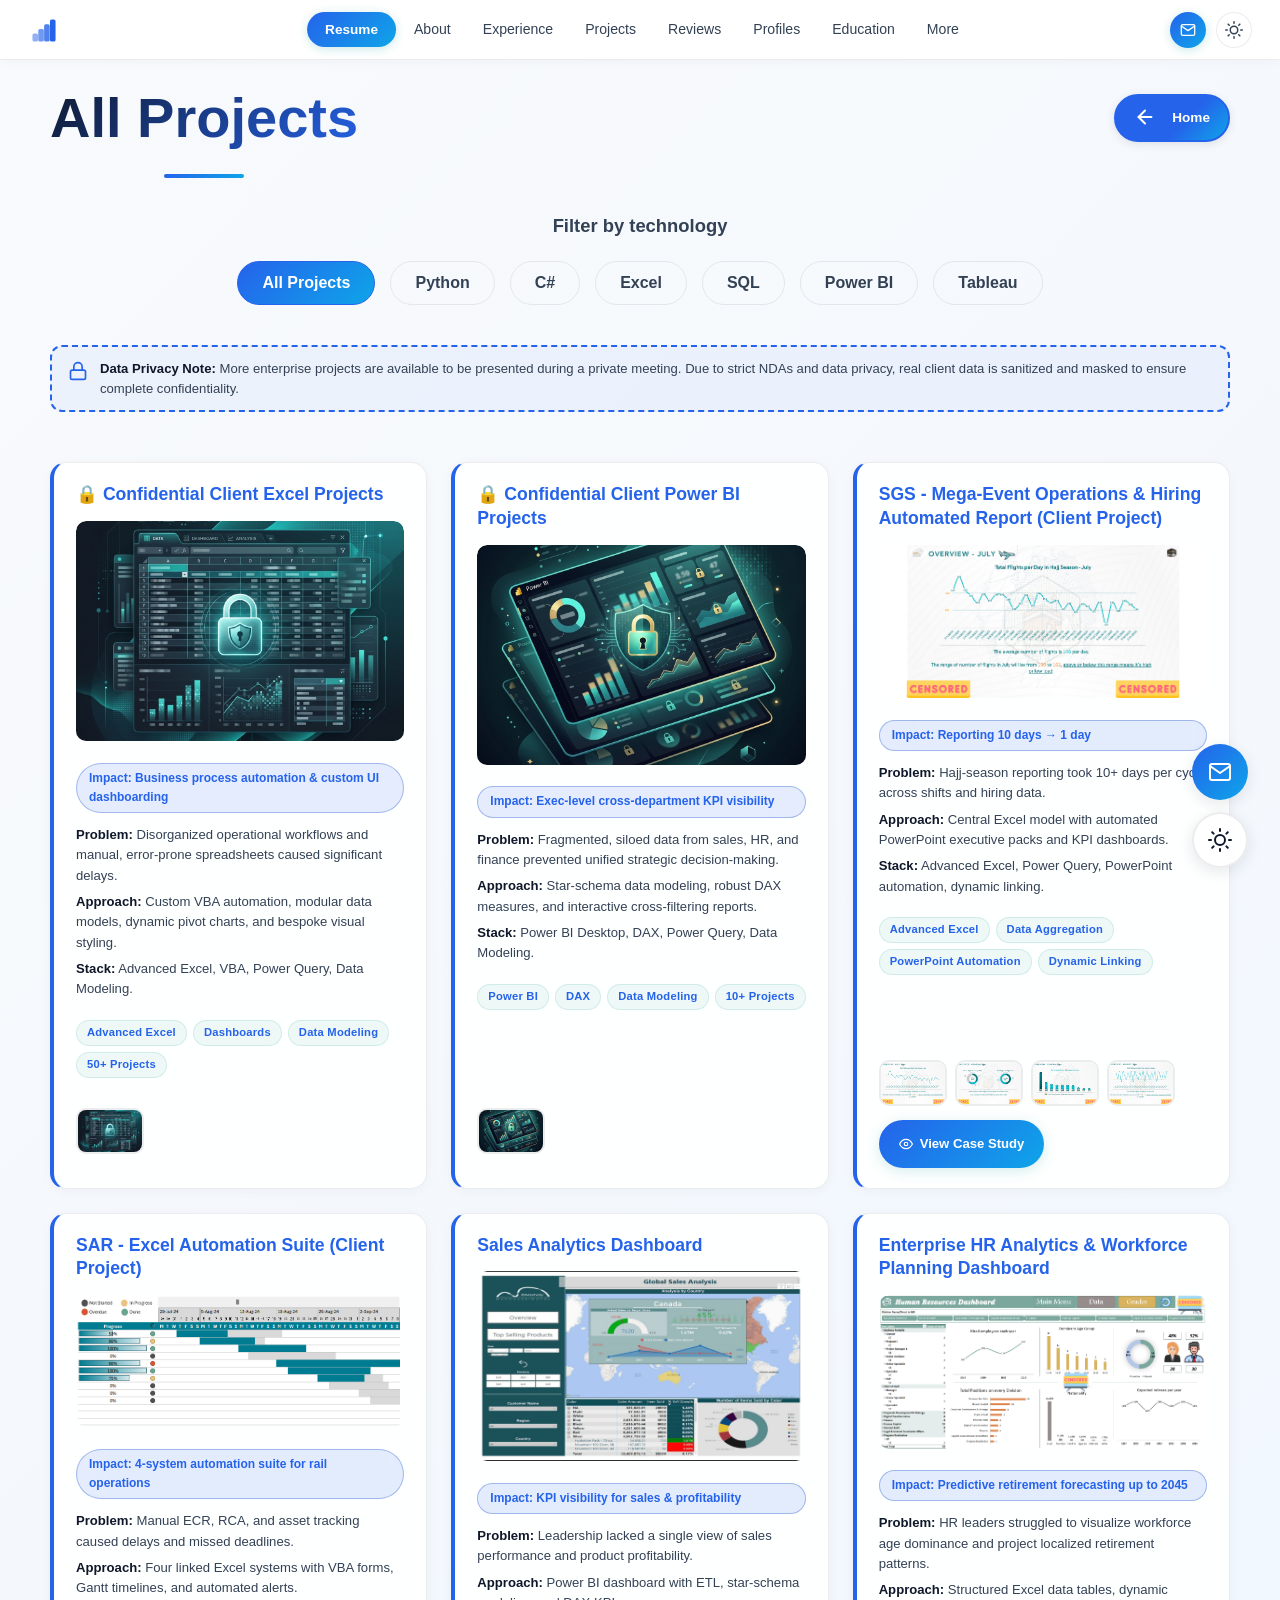
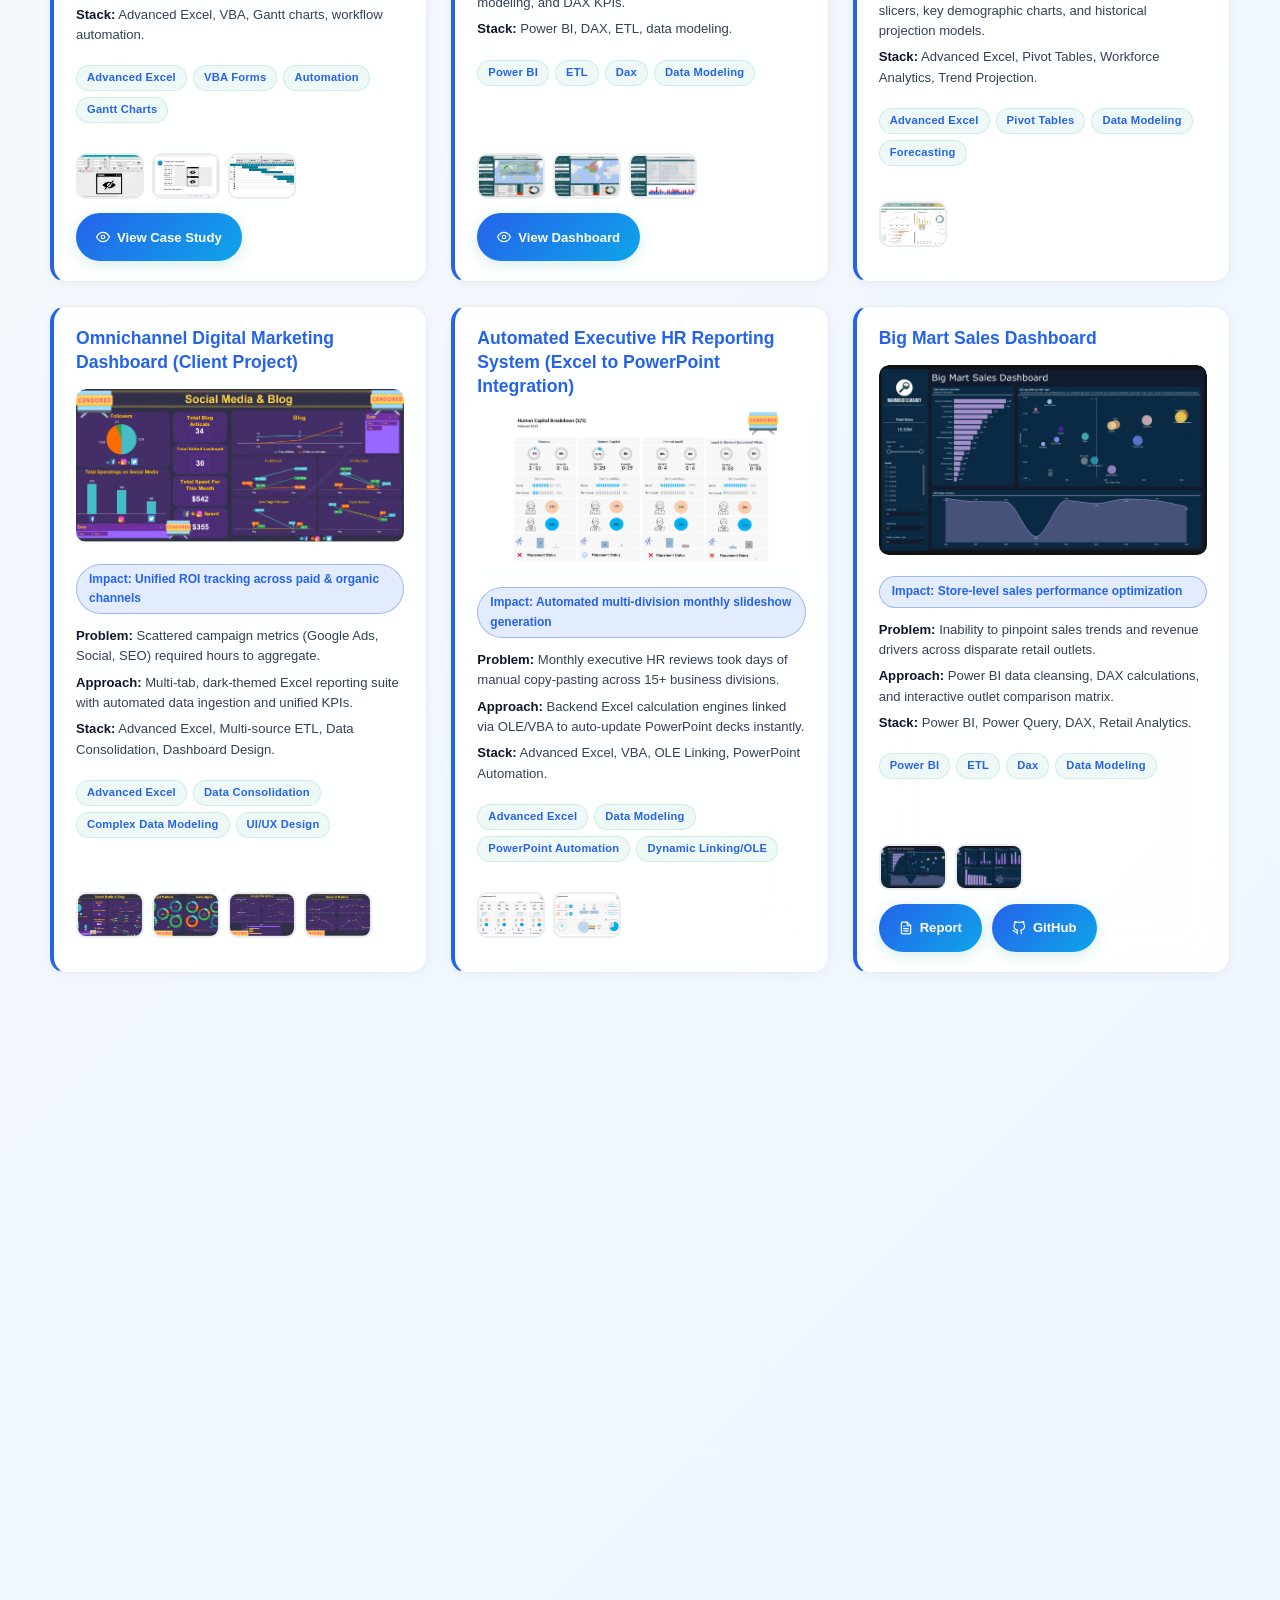
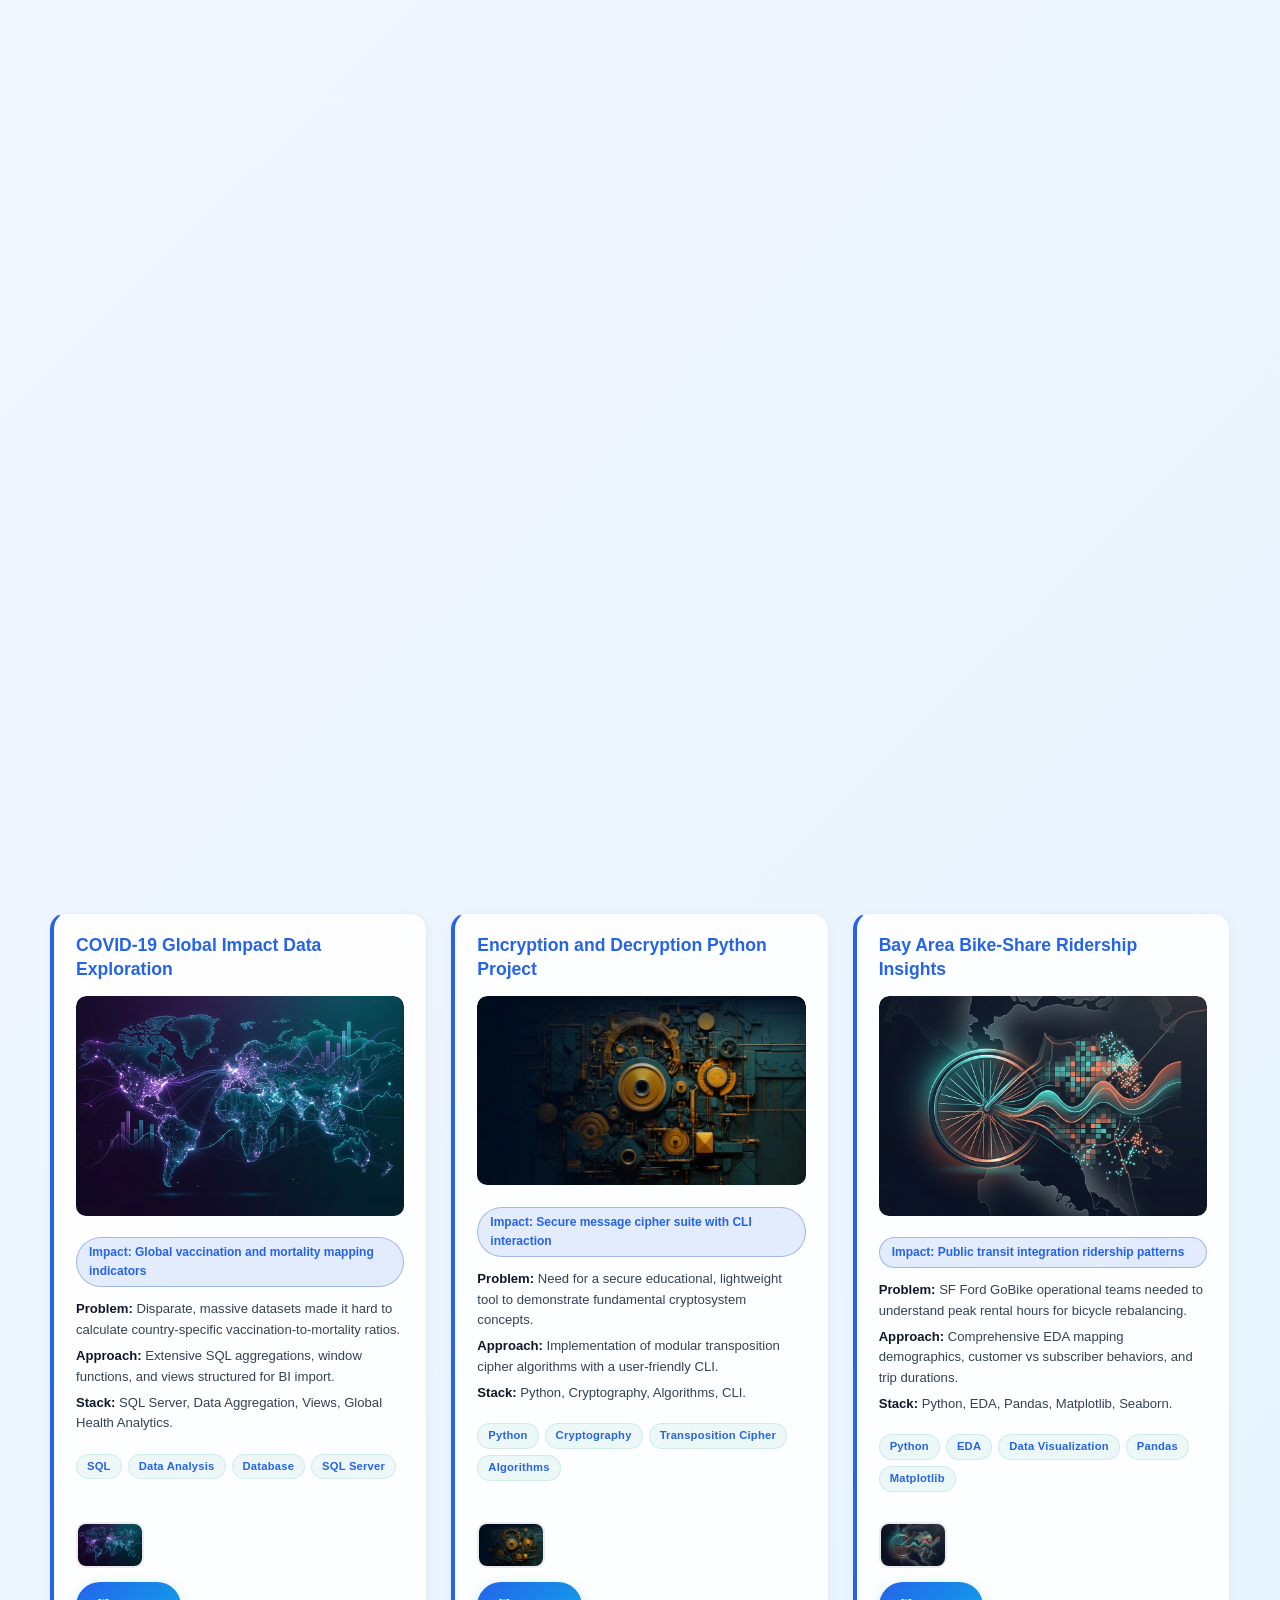
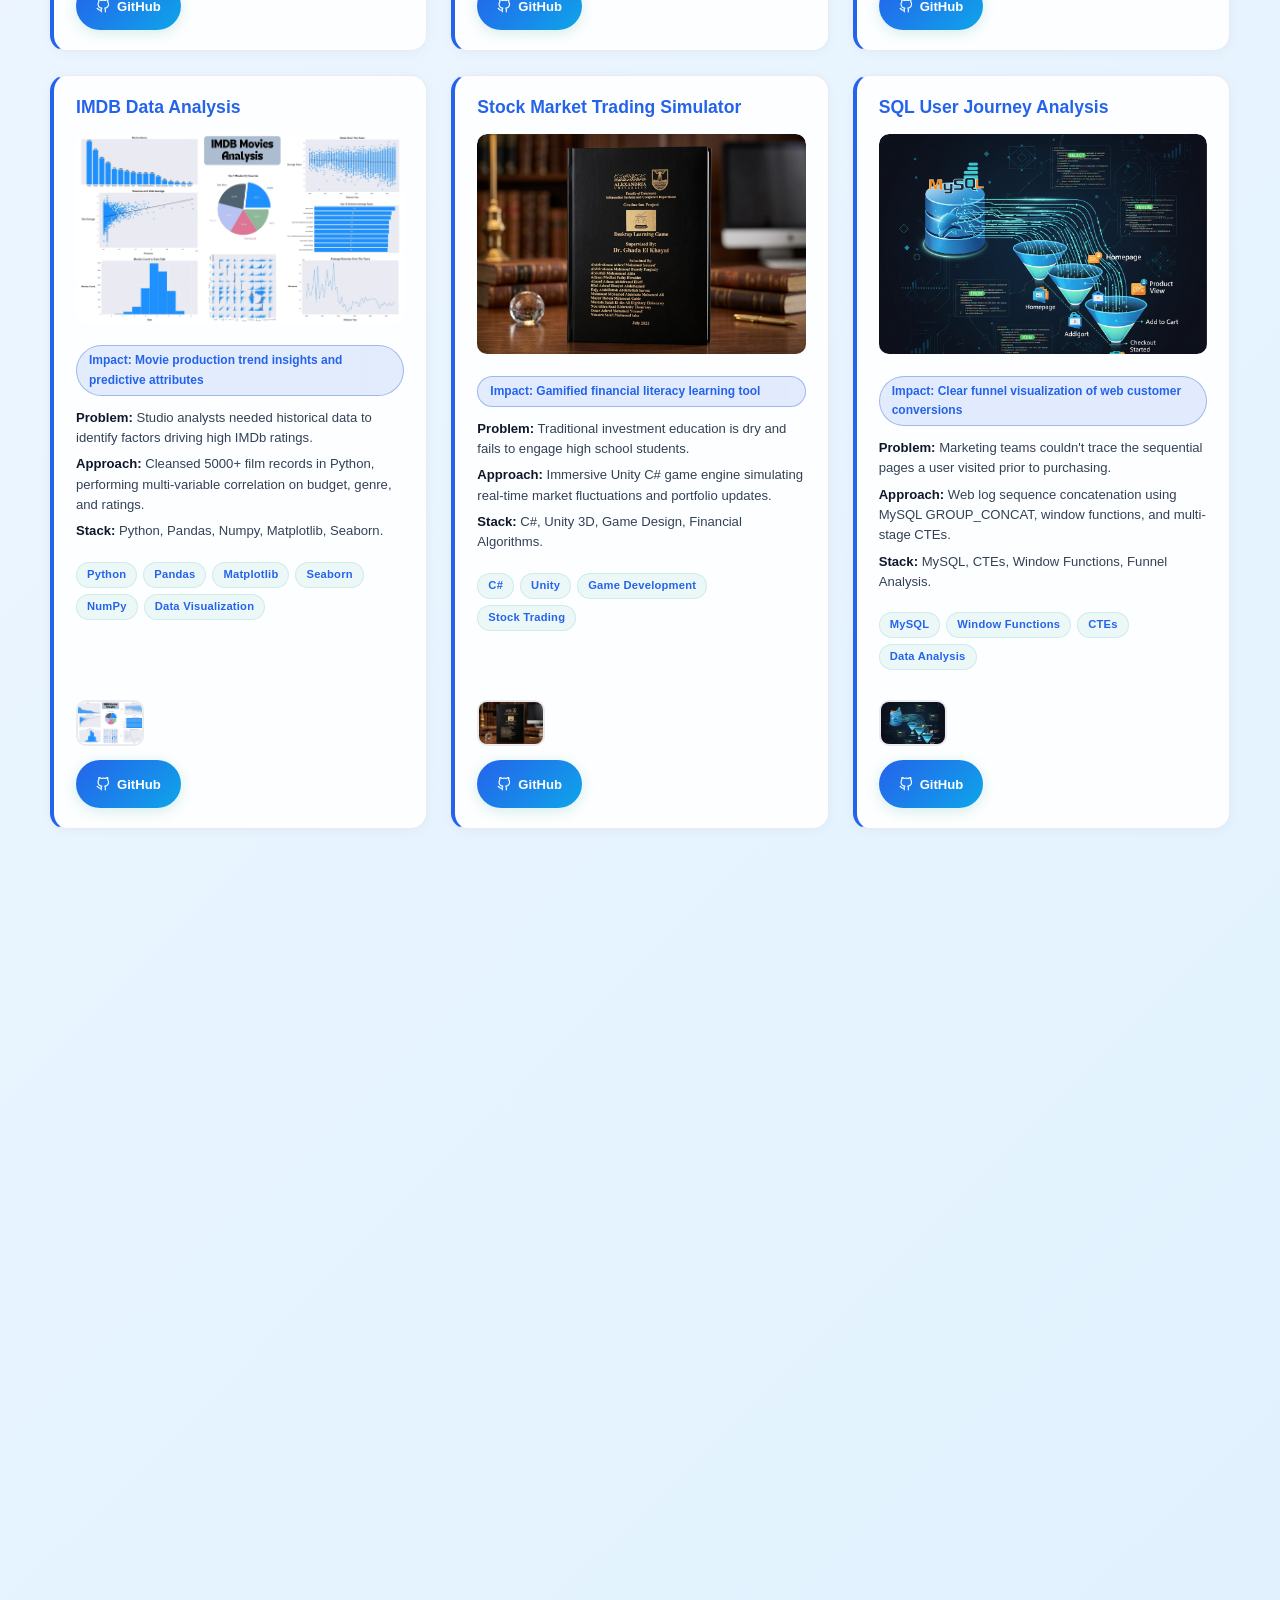
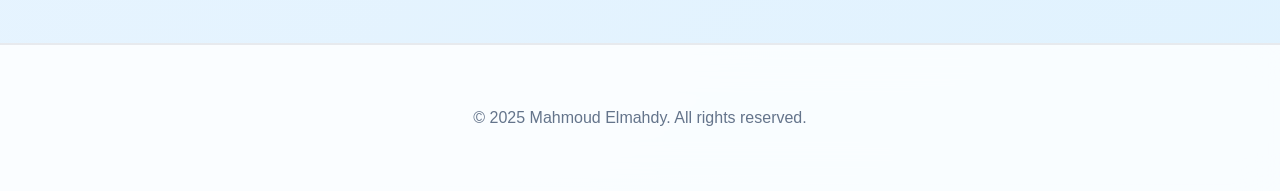
==== commit e132b2c0: "fix: update project stack from Unity 2D to Unity 3D" ====
--- a/projects.html
+++ b/projects.html
@@ -111,8 +111,8 @@
             </svg>
         </a>
         <button class="floating-btn" onclick="toggleTheme()" title="Toggle Theme">
-            <svg class="theme-svg-icon" id="theme-svg" width="24" height="24" viewBox="0 0 24 24" fill="none" stroke="currentColor"
-                stroke-width="2" stroke-linecap="round" stroke-linejoin="round">
+            <svg class="theme-svg-icon" id="theme-svg" width="24" height="24" viewBox="0 0 24 24" fill="none"
+                stroke="currentColor" stroke-width="2" stroke-linecap="round" stroke-linejoin="round">
                 <circle cx="12" cy="12" r="5" />
                 <path
                     d="M12 1v2M12 21v2M4.22 4.22l1.42 1.42M18.36 18.36l1.42 1.42M1 12h2M21 12h2M4.22 19.78l1.42-1.42M18.36 5.64l1.42-1.42" />
@@ -538,7 +538,7 @@
                             <span class="tech-tag">Data Modeling</span>
                         </div>
                         <div class="project-links">
-                            <a href="https://mavenanalytics.io/project/23470" class="project-link"
+                            <a href="https://mavenshowcase.com/project/23470" class="project-link"
                                 onclick="event.stopPropagation()" target="_blank">
                                 <svg width="24" height="24" viewBox="0 0 24 24" fill="none" stroke="currentColor"
                                     stroke-width="2" stroke-linecap="round" stroke-linejoin="round">
@@ -1093,7 +1093,7 @@
                                 high school students.</li>
                             <li><strong>Approach:</strong> Immersive Unity C# game engine simulating real-time market
                                 fluctuations and portfolio updates.</li>
-                            <li><strong>Stack:</strong> C#, Unity 2D, Game Design, Financial Algorithms.</li>
+                            <li><strong>Stack:</strong> C#, Unity 3D, Game Design, Financial Algorithms.</li>
                         </ul>
                         <div class="project-tech">
                             <span class="tech-tag">C#</span>
